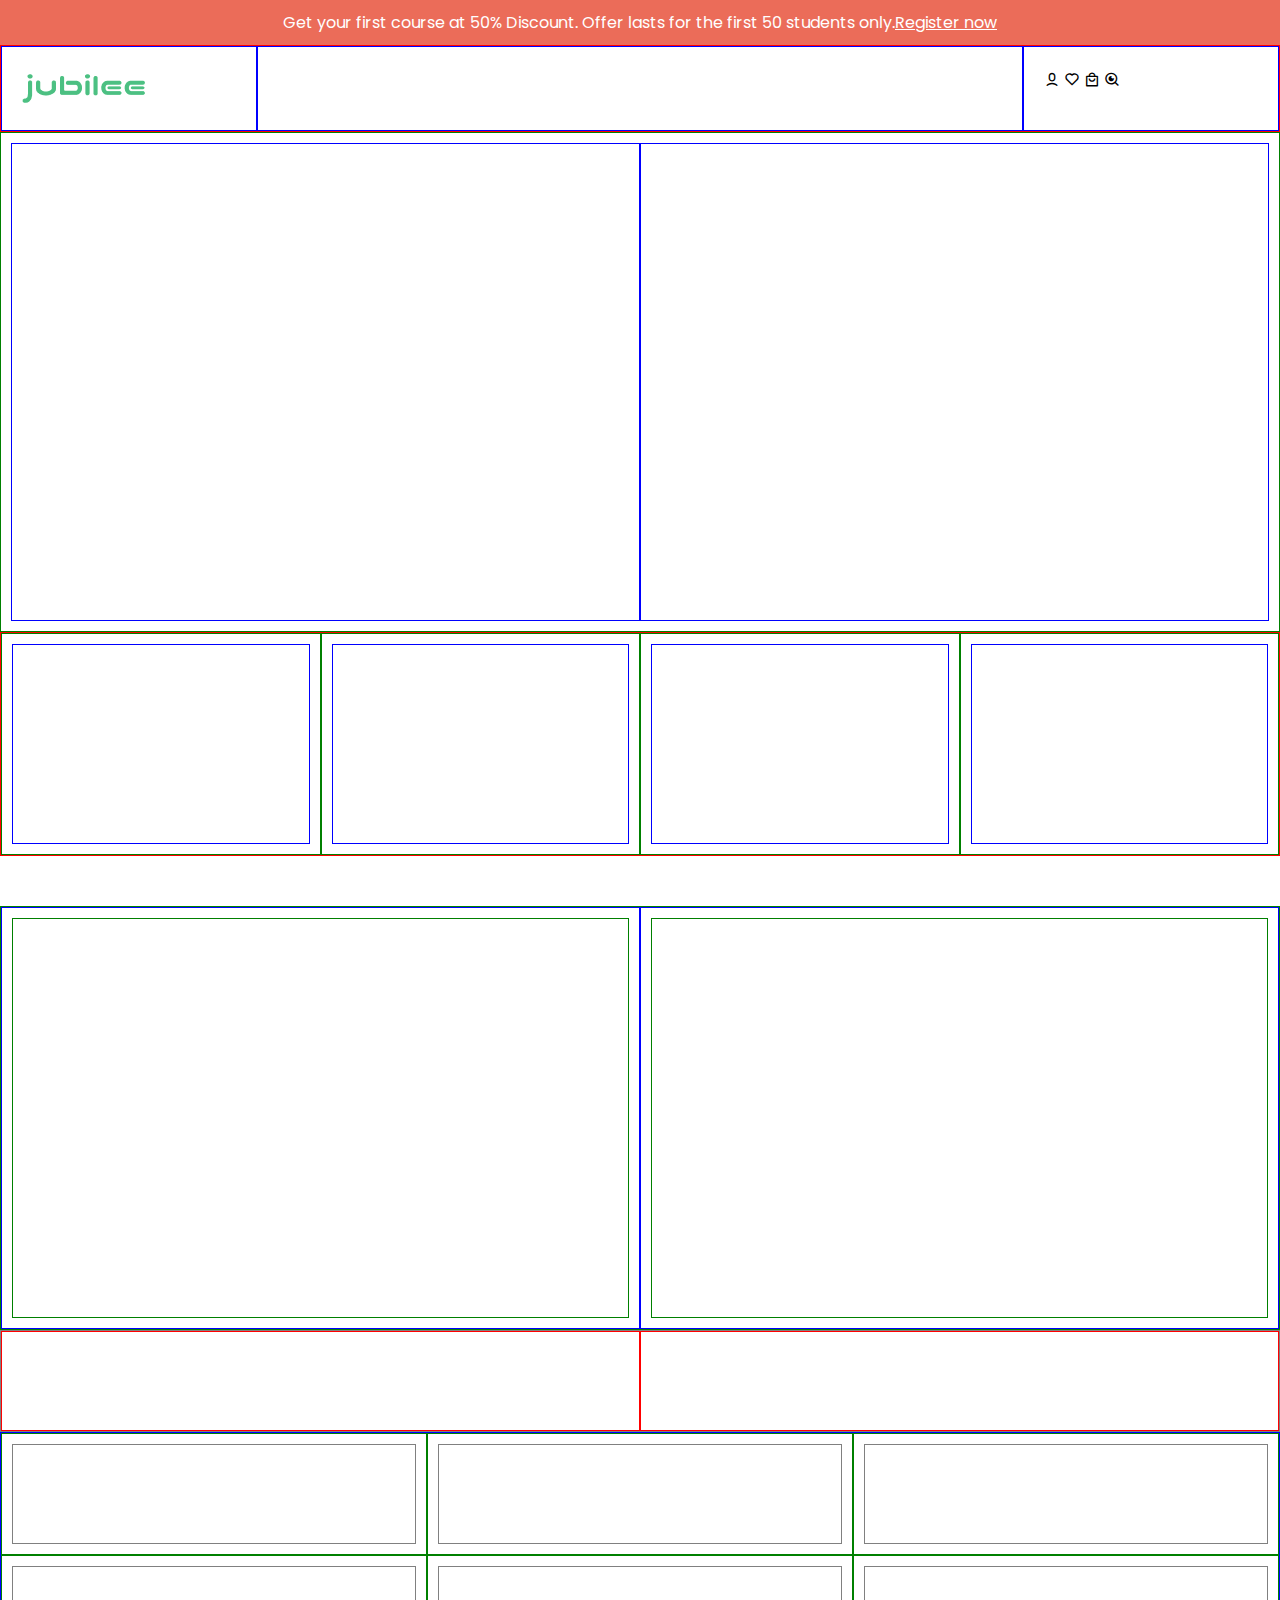
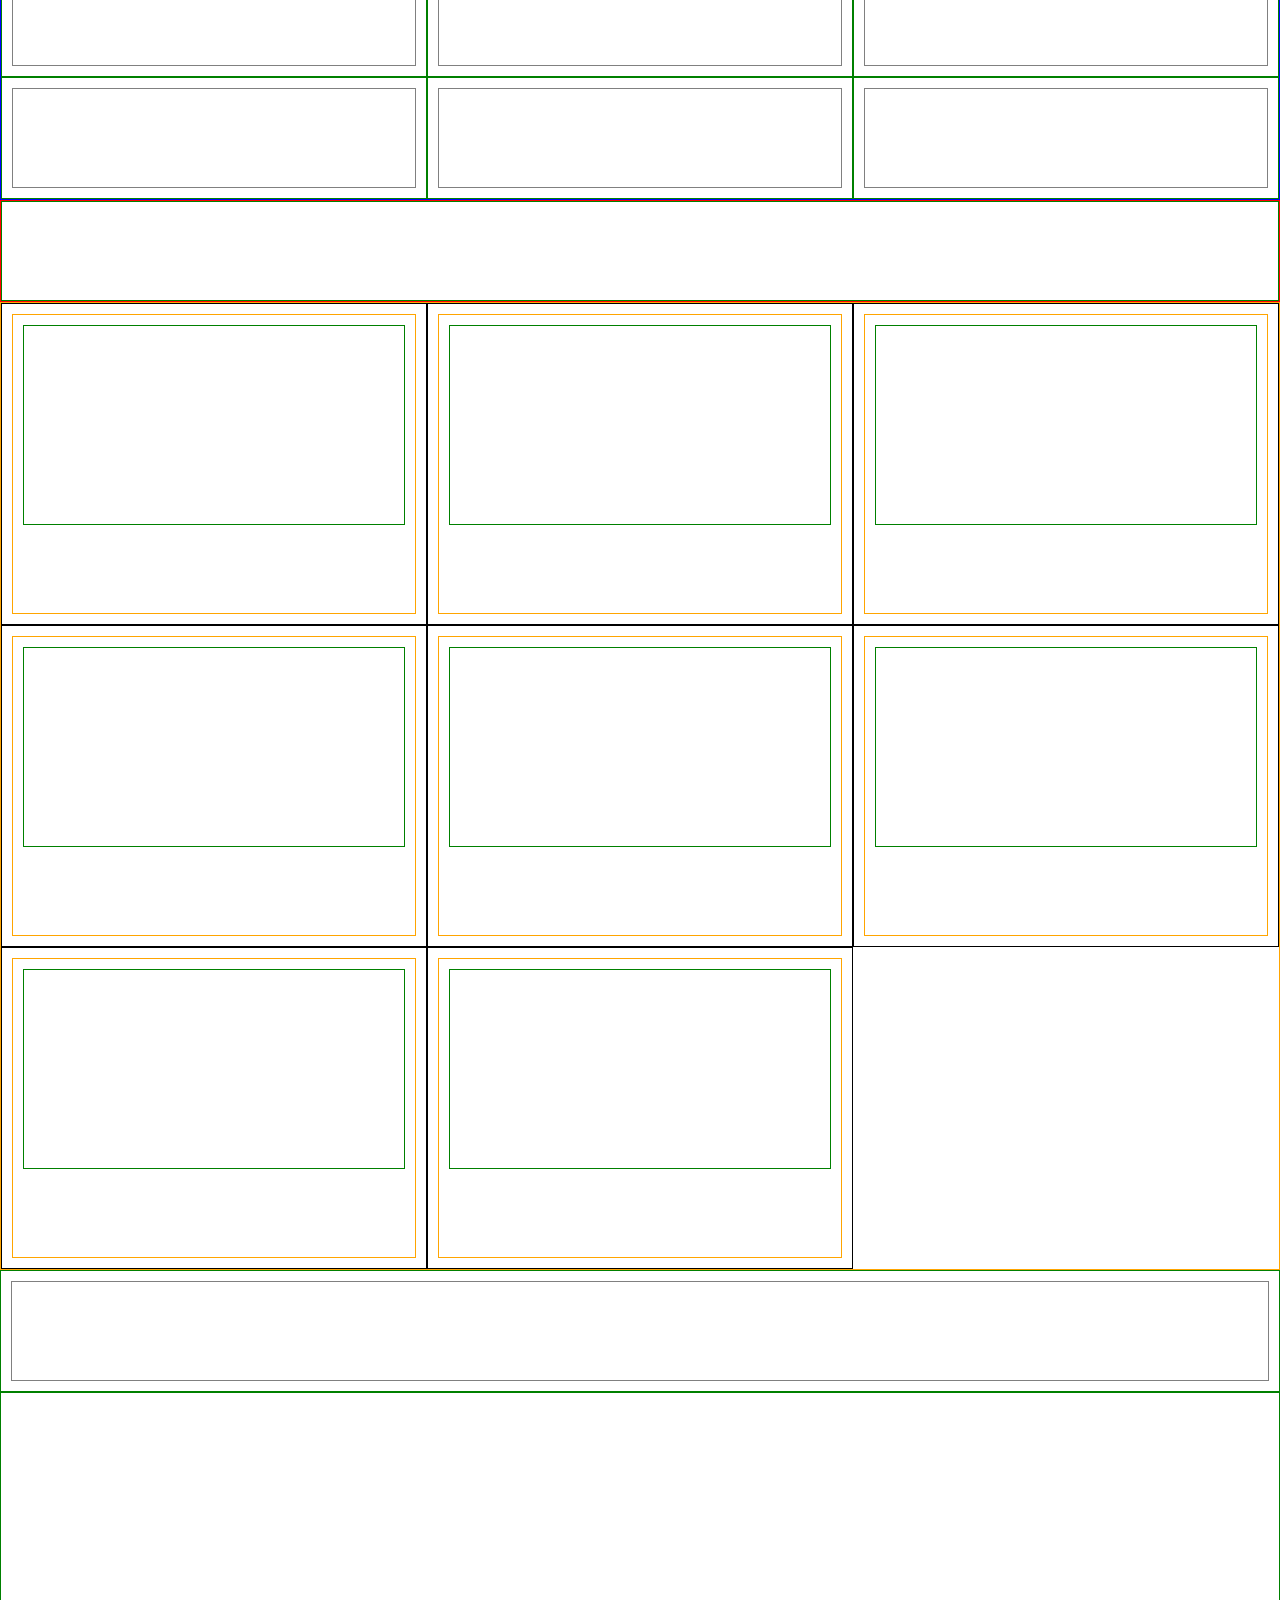
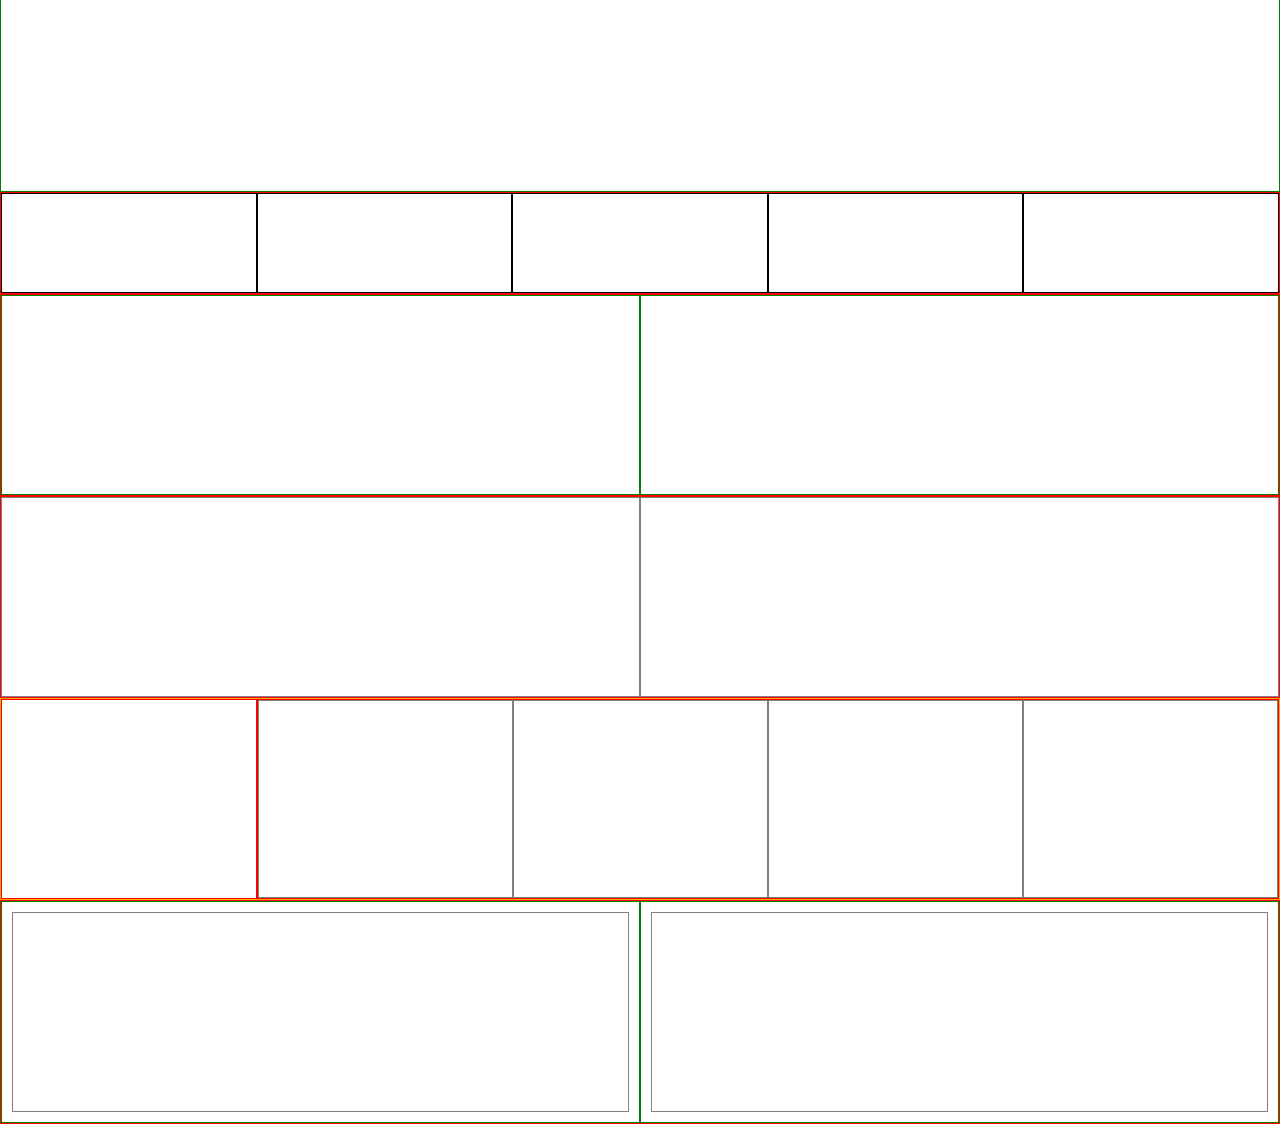
==== index.html @ 492e9316 "first commit" ====
<!DOCTYPE html>
<html lang="en">
<head>
    <meta charset="UTF-8">
    <meta name="viewport" content="width=device-width, initial-scale=1.0">
    <title>minimum-screen</title>
    <link rel="stylesheet" href="style/style.css">
    <link rel="stylesheet" href="style/media.css">
     <link rel="stylesheet" href="style/slick-theme.css">
    <link rel="stylesheet" href="style/slick.css">
    <link rel="stylesheet" href="webfonts/stylesheet.css">
    <link rel="stylesheet" href="fonts/remixicon.css">
</head>
<body>

    <!-- -----------------header----------------------- -->
    <header class="back-color3">
         <div class="container  d-flex p10">
            <div class="w-1  t-c color-white">
                <p>Get your first course at 50% Discount. Offer lasts for the first 50 students only.<u>Register now</u> </p>
            </div>
        </div>
    </header>
       
    <!-- -----------------navbar----------------------- -->

        <div class="container-fluid b-red d-flex">
            <div class="w-5  b-blue p20">
                <img src="img/logo.png" alt="">
            </div>
            <div class="w-6 b-blue"></div>
            <div class="w-5 b-blue p20 ">
                <i class="ri-user-6-line"></i>
                <i class="ri-heart-line"></i>
                <i class="ri-shopping-bag-4-line"></i>
                <i class="ri-search-eye-line"></i>
            </div>
        </div>

        <!-- -----------------section----------------------- -->

        <section>
            <div class="container b-green h-500 d-flex p10">
                <div class="w-1 b-blue w-md-2 "></div>
                <div class="w-1 b-blue w-md-2 "></div>
            </div>
        </section>

        <!-- -----------------section----------------------- -->
    
        <section>
            <div class="container b-red d-flex">
                <div class="w-1 b-green  w-sm-2 w-md-4 p10 ">
                    <div class="w-1 b-blue h-200"></div>
                </div>
                <div class="w-1 b-green  w-sm-2 w-md-4 p10 ">
                    <div class="w-1 b-blue h-200"></div>
                </div>
                <div class="w-1 b-green  w-sm-2 w-md-4 p10 ">
                    <div class="w-1 b-blue h-200"></div>
                </div>
                <div class="w-1 b-green  w-sm-2 w-md-4 p10 ">
                    <div class="w-1 b-blue h-200"></div>
                </div>
            </div>
        </section>

        <!-- -----------------section----------------------- -->
         <section>
            <div class="container b-green mt-50 d-flex">
                <div class="w-1 b-blue p10 w-md-2">
                    <div class="w-1 b-green h-400"></div>
                </div>
                <div class="w-1 b-blue p10 w-md-2">
                    <div class="w-1 b-green h-400"></div>
                </div>
            </div>
         </section>

         <!-- -----------------section----------------------- -->
          <section>
            <div class="container b-gray d-flex">
                <div class="w-1 b-red h-100 w-md-2"></div>
                <div class="w-1 b-red h-100 w-md-2"></div>
            </div>
          </section>

          <!-- -----------------section----------------------- -->
           <section>
            <div class="container b-blue d-flex">
                <div class="w-1 b-green p10 w-md-3">
                    <div class="w-1 b-gray h-100"></div>
                </div>
                <div class="w-1 b-green p10 w-md-3">
                    <div class="w-1 b-gray h-100"></div>
                </div>
                <div class="w-1 b-green p10 w-md-3">
                    <div class="w-1 b-gray h-100"></div>
                </div>
                <div class="w-1 b-green p10 w-md-3">
                    <div class="w-1 b-gray h-100"></div>
                </div>
                <div class="w-1 b-green p10 w-md-3">
                    <div class="w-1 b-gray h-100"></div>
                </div>
                <div class="w-1 b-green p10 w-md-3">
                    <div class="w-1 b-gray h-100"></div>
                </div>
                <div class="w-1 b-green p10 w-md-3">
                    <div class="w-1 b-gray h-100"></div>
                </div>
                <div class="w-1 b-green p10 w-md-3">
                    <div class="w-1 b-gray h-100"></div>
                </div>
                <div class="w-1 b-green p10 w-md-3">
                    <div class="w-1 b-gray h-100"></div>
                </div>
            </div>
           </section>

           <!-- -----------------section----------------------- -->

        <section>
            <div class="container b-red d-flex">
                <div class="w-1 b-green h-100"></div>
            </div>
        </section>


        <!-- -----------------section----------------------- -->
         <section>
            <div class="container b-orange d-flex">
                <div class="w-1 b-black  w-sm-2 w-lg-3 w-xxl-4 p10">
                    <div class="w-1 b-orange h-300 p10">
                        <div class="w-1 b-green h-200"></div>
                    </div>
                </div>
                <div class="w-1 b-black  w-sm-2 w-lg-3 w-xxl-4 p10">
                    <div class="w-1 b-orange h-300 p10">
                        <div class="w-1 b-green h-200"></div>
                    </div>
                </div>
                <div class="w-1 b-black  w-sm-2 w-lg-3 w-xxl-4 p10">
                    <div class="w-1 b-orange h-300 p10">
                        <div class="w-1 b-green h-200"></div>
                    </div>
                </div>
                <div class="w-1 b-black  w-sm-2 w-lg-3 w-xxl-4 p10">
                    <div class="w-1 b-orange h-300 p10">
                        <div class="w-1 b-green h-200"></div>
                    </div>
                </div>
                <div class="w-1 b-black  w-sm-2 w-lg-3 w-xxl-4 p10">
                    <div class="w-1 b-orange h-300 p10">
                        <div class="w-1 b-green h-200"></div>
                    </div>
                </div>
                <div class="w-1 b-black  w-sm-2 w-lg-3 w-xxl-4 p10">
                    <div class="w-1 b-orange h-300 p10">
                        <div class="w-1 b-green h-200"></div>
                    </div>
                </div>
                <div class="w-1 b-black  w-sm-2 w-lg-3 w-xxl-4 p10">
                    <div class="w-1 b-orange h-300 p10">
                        <div class="w-1 b-green h-200"></div>
                    </div>
                </div>
                <div class="w-1 b-black  w-sm-2 w-lg-3 w-xxl-4 p10">
                    <div class="w-1 b-orange h-300 p10">
                        <div class="w-1 b-green h-200"></div>
                    </div>
                </div>
            </div>
         </section>

         <!-- -----------------section----------------------- -->
          <section>
                <div class="container b-green p10 d-flex">
                    <div class="w-1 b-gray h-100"></div>
                </div>
          </section>

          <!-- -----------------section-slider----------------------- -->

            <section>
                <div class="container b-green h-400"></div>
            </section>

             <!-- -----------------section----------------------- -->
              <section>
                <div class="container b-red d-flex">
                    <div class="w-1 b-black h-100 w-sm-2 w-md-3 w-lg-4 w-xl-5"></div>
                    <div class="w-1 b-black h-100 w-sm-2 w-md-3 w-lg-4 w-xl-5"></div>
                    <div class="w-1 b-black h-100 w-sm-2 w-md-3 w-lg-4 w-xl-5"></div>
                    <div class="w-1 b-black h-100 w-sm-2 w-md-3 w-lg-4 w-xl-5"></div>
                    <div class="w-1 b-black h-100 w-sm-2 w-md-3 w-lg-4 w-xl-5"></div>

                </div>
              </section>

              <!-- -----------------section----------------------- -->
               <section>
                <div class="container b-red d-flex">
                    <div class="w-1 b-green h-200 w-md-2"></div>
                    <div class="w-1 b-green h-200 w-md-2"></div>
                </div>
               </section>

               <!-- -----------------section----------------------- -->
                <section>
                    <div class="container b-red d-flex">
                        <div class="w-1 b-gray h-200 w-md-2"></div>
                        <div class="w-1 b-gray h-200 w-md-2"></div>
                    </div>
                </section>

                <!-- -----------------footer----------------------- -->
                 <footer>
                    <div class="container b-orange d-flex">
                      <div class="w-5 b-red h-200  ">
                            
                      </div>
                      <div class="w-8 b-red h-200 d-flex">
                        <div class="w-4 b-gray "></div>
                        <div class="w-4 b-gray "></div>
                        <div class="w-4 b-gray "></div>
                        <div class="w-4 b-gray "></div>
                      </div>
                    </div>
                 </footer>

                 <!-- -----------------footer----------------------- -->

                 <footer>
                        <div class="container b-red d-flex">
                            <div class="w-1 b-green p10 w-md-2">
                                <div class="w-1 b-gray h-200"></div>
                            </div>
                            <div class="w-1 b-green p10 w-md-2">
                                <div class="w-1 b-gray h-200"></div>
                            </div>
                        </div>
                 </footer>


    <script src="js/jquery-3.7.1.min.js"></script>
    <script src="js/slick.min.js"></script>
    <script src="js/script.js"></script>
</body>
</html>
---- style/style.css ----
*{
    box-sizing: border-box;
    margin: 0;
    padding: 0;
    font-family: "Poppins", system-ui;
}

.container{
    max-width: 1320px;
    margin: auto;
}

.container-fluid{
    width: 100%;
}

/* -------------------flex-property----------------- */

.d-flex{
    display: flex;
    flex-wrap: wrap;
}



/* ----------------------------padding------------------ */
.p10{
    padding: 10px 10px;
}

.p20{
    padding: 20px 20px;
}

/* ----------------margin-------------------- */

.mt-50{
    margin-top: 50px;
}
/* ---------------height------------------ */

.h-100{
    height: 100px;
}
.h-200{
    height: 200px;
}

.h-300{
    height: 300px;
}

.h-400{
    height: 400px;
}

.h-500{
    height: 500px;
}

/* -----------------texts--------------------- */

.t-c{
    text-align: center;
}

.t-e{
    text-align: end;
}

/* ----------------border--------------------------- */

.b-red{
    border: 1px solid red;
}
.b-green{
    border: 1px solid green;
}
.b-blue{
    border: 1px solid blue;
}
.b-gray{
    border: 1px solid gray;
}
.b-black{
    border: 1px solid black;
}
.b-orange{
    border: 1px solid orange;
}
.b-gray{
    border: 1px solid gray;
}

/* -----------------------background-color--------------------------- */

.back-color{
    background-color: #e3f3f0;
}

.back-color2{
    background-color: #ffeed4;
}

.back-color3{
    background-color: #eb6c59;
}

/* -------------font-color-------------------- */
.color-white{
    color: white;
}
---- style/media.css ----
.w-1{
    width: 100%;
}
 .w-2{
    width: 50%;
}
.w-3{
    width: 33.33%;
}
 .w-4{
    width: 25%;
}
.w-5{
    width: 20%;
}
.w-6{
    width: 60%;
}

.w-8{
    width: 80%;
}



@media(min-width:576px){
    .w-sm-1{
        width: 100%;
    }
    .w-sm-2{
        width: 50%;
    }
    .w-sm-3{
        width: 33.33%;
    }
    .w-sm-4{
        width: 25%;
    }
}
@media(min-width:768px){
    .w-md-1{
        width: 100%;
    }
    .w-md-2{
        width: 50%;
    }
    .w-md-3{
        width: 33.33%;
    }
    .w-md-4{
        width: 25%;
    }
}
@media(min-width:992px){
    .w-lg-1{
        width: 100%;
    }
    .w-lg-2{
        width: 50%;
    }
    .w-lg-3{
        width: 33.33%;
    }
    .w-lg-4{
        width: 25%;
    }
}
@media(min-width:1200px){
    .w-xl-1{
        width: 100%;
    }
    .w-xl-2{
        width: 50%;
    }
    .w-xl-3{
        width: 33.33%;
    }
    .w-xl-4{
        width: 25%;
    }
    .w-xl-5{
        width: 20%;
    }
}

@media(min-width:1400px){
    .w-xxl-1{
        width: 100%;
    }
    .w-xxl-2{
        width: 50%;
    }
    .w-xxl-3{
        width: 33.33%;
    }
    .w-xxl-4{
        width: 25%;
    }


}
---- webfonts/stylesheet.css ----
@font-face {
    font-family: 'Poppins';
    src: url('Poppins-MediumItalic.woff2') format('woff2'),
        url('Poppins-MediumItalic.woff') format('woff');
    font-weight: 500;
    font-style: italic;
    font-display: swap;
}

@font-face {
    font-family: 'Poppins';
    src: url('Poppins-Medium.woff2') format('woff2'),
        url('Poppins-Medium.woff') format('woff');
    font-weight: 500;
    font-style: normal;
    font-display: swap;
}

@font-face {
    font-family: 'Poppins';
    src: url('Poppins-LightItalic.woff2') format('woff2'),
        url('Poppins-LightItalic.woff') format('woff');
    font-weight: 300;
    font-style: italic;
    font-display: swap;
}

@font-face {
    font-family: 'Poppins';
    src: url('Poppins-SemiBoldItalic.woff2') format('woff2'),
        url('Poppins-SemiBoldItalic.woff') format('woff');
    font-weight: 600;
    font-style: italic;
    font-display: swap;
}

@font-face {
    font-family: 'Poppins';
    src: url('Poppins-Black.woff2') format('woff2'),
        url('Poppins-Black.woff') format('woff');
    font-weight: 900;
    font-style: normal;
    font-display: swap;
}

@font-face {
    font-family: 'Poppins';
    src: url('Poppins-Bold.woff2') format('woff2'),
        url('Poppins-Bold.woff') format('woff');
    font-weight: bold;
    font-style: normal;
    font-display: swap;
}

@font-face {
    font-family: 'Poppins';
    src: url('Poppins-Thin.woff2') format('woff2'),
        url('Poppins-Thin.woff') format('woff');
    font-weight: 100;
    font-style: normal;
    font-display: swap;
}

@font-face {
    font-family: 'Poppins';
    src: url('Poppins-BlackItalic.woff2') format('woff2'),
        url('Poppins-BlackItalic.woff') format('woff');
    font-weight: 900;
    font-style: italic;
    font-display: swap;
}

@font-face {
    font-family: 'Poppins';
    src: url('Poppins-Regular.woff2') format('woff2'),
        url('Poppins-Regular.woff') format('woff');
    font-weight: normal;
    font-style: normal;
    font-display: swap;
}

@font-face {
    font-family: 'Poppins';
    src: url('Poppins-SemiBold.woff2') format('woff2'),
        url('Poppins-SemiBold.woff') format('woff');
    font-weight: 600;
    font-style: normal;
    font-display: swap;
}

@font-face {
    font-family: 'Poppins';
    src: url('Poppins-ThinItalic.woff2') format('woff2'),
        url('Poppins-ThinItalic.woff') format('woff');
    font-weight: 100;
    font-style: italic;
    font-display: swap;
}

@font-face {
    font-family: 'Poppins';
    src: url('Poppins-ExtraBold.woff2') format('woff2'),
        url('Poppins-ExtraBold.woff') format('woff');
    font-weight: bold;
    font-style: normal;
    font-display: swap;
}

@font-face {
    font-family: 'Poppins';
    src: url('Poppins-BoldItalic.woff2') format('woff2'),
        url('Poppins-BoldItalic.woff') format('woff');
    font-weight: bold;
    font-style: italic;
    font-display: swap;
}

@font-face {
    font-family: 'Poppins';
    src: url('Poppins-ExtraLight.woff2') format('woff2'),
        url('Poppins-ExtraLight.woff') format('woff');
    font-weight: 200;
    font-style: normal;
    font-display: swap;
}

@font-face {
    font-family: 'Poppins';
    src: url('Poppins-Light.woff2') format('woff2'),
        url('Poppins-Light.woff') format('woff');
    font-weight: 300;
    font-style: normal;
    font-display: swap;
}

@font-face {
    font-family: 'Poppins';
    src: url('Poppins-ExtraBoldItalic.woff2') format('woff2'),
        url('Poppins-ExtraBoldItalic.woff') format('woff');
    font-weight: bold;
    font-style: italic;
    font-display: swap;
}

@font-face {
    font-family: 'Poppins';
    src: url('Poppins-ExtraLightItalic.woff2') format('woff2'),
        url('Poppins-ExtraLightItalic.woff') format('woff');
    font-weight: 200;
    font-style: italic;
    font-display: swap;
}

@font-face {
    font-family: 'Poppins';
    src: url('Poppins-Italic.woff2') format('woff2'),
        url('Poppins-Italic.woff') format('woff');
    font-weight: normal;
    font-style: italic;
    font-display: swap;
}
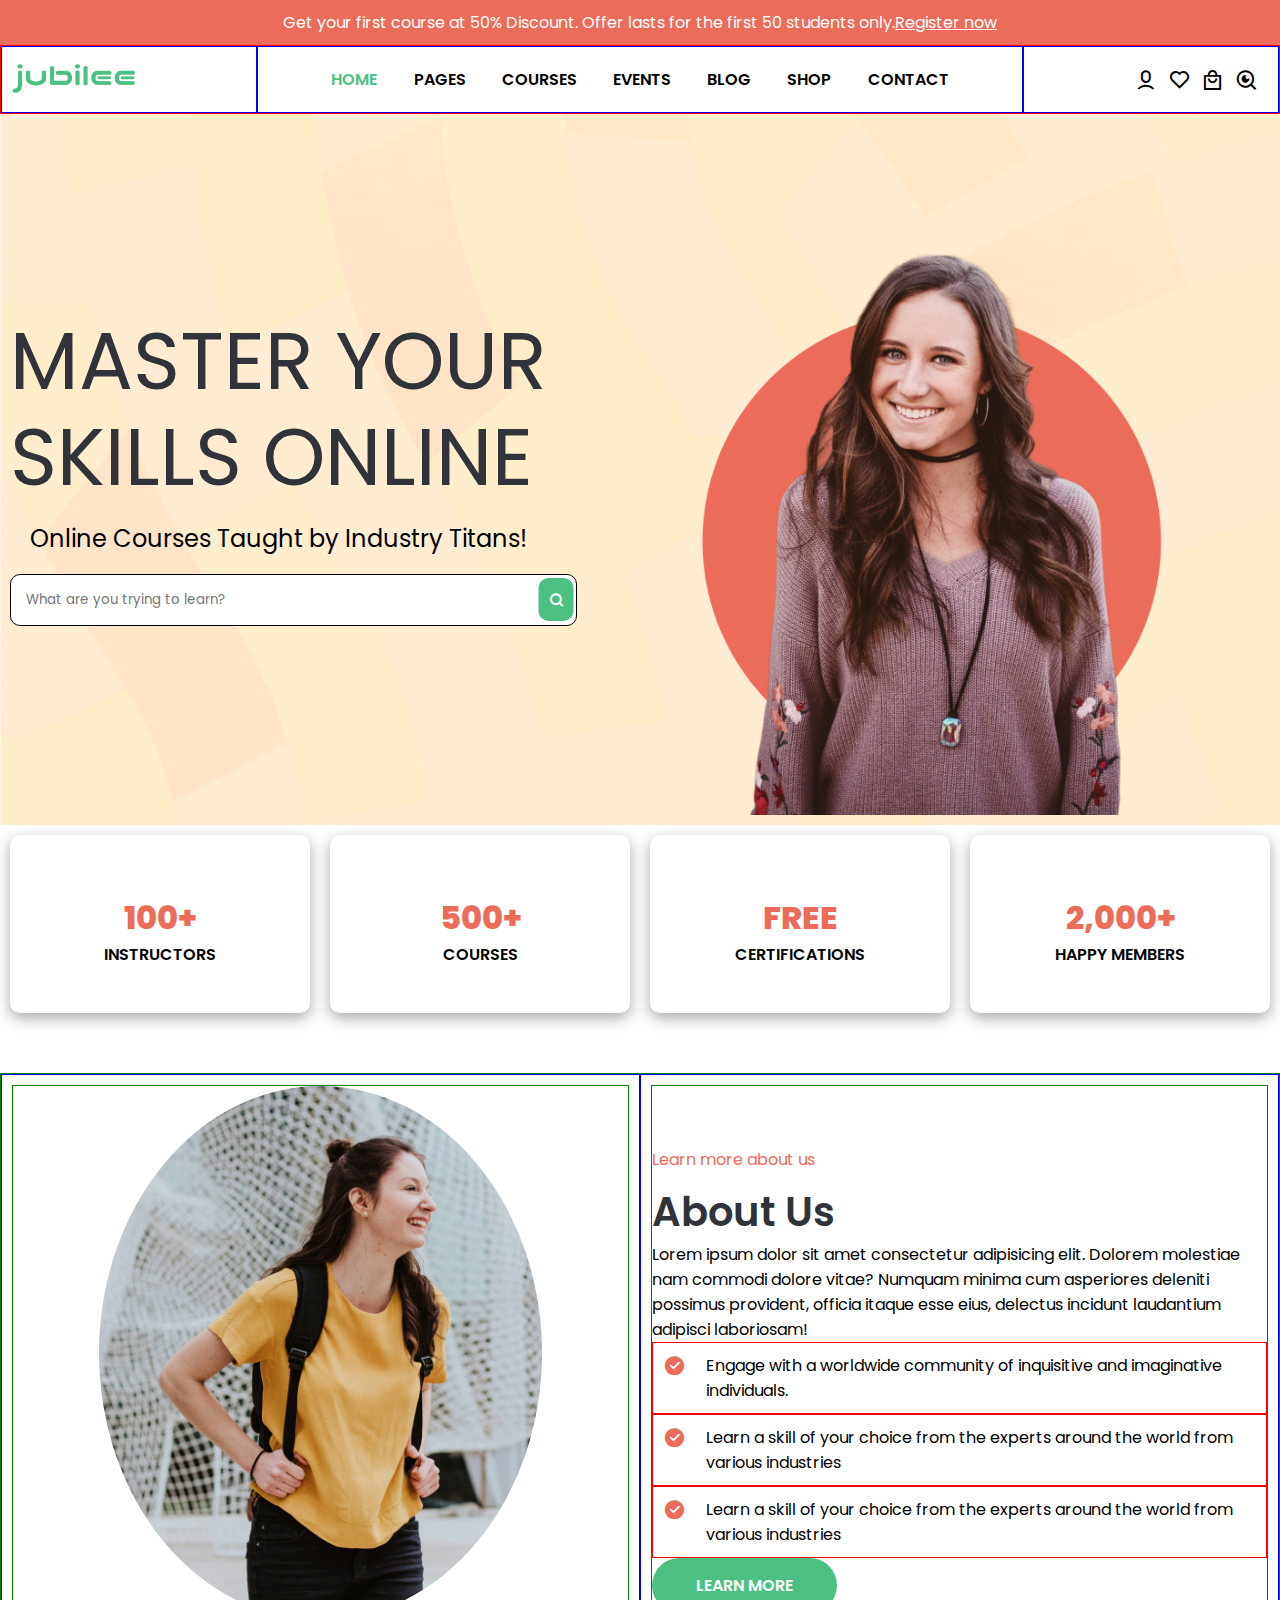
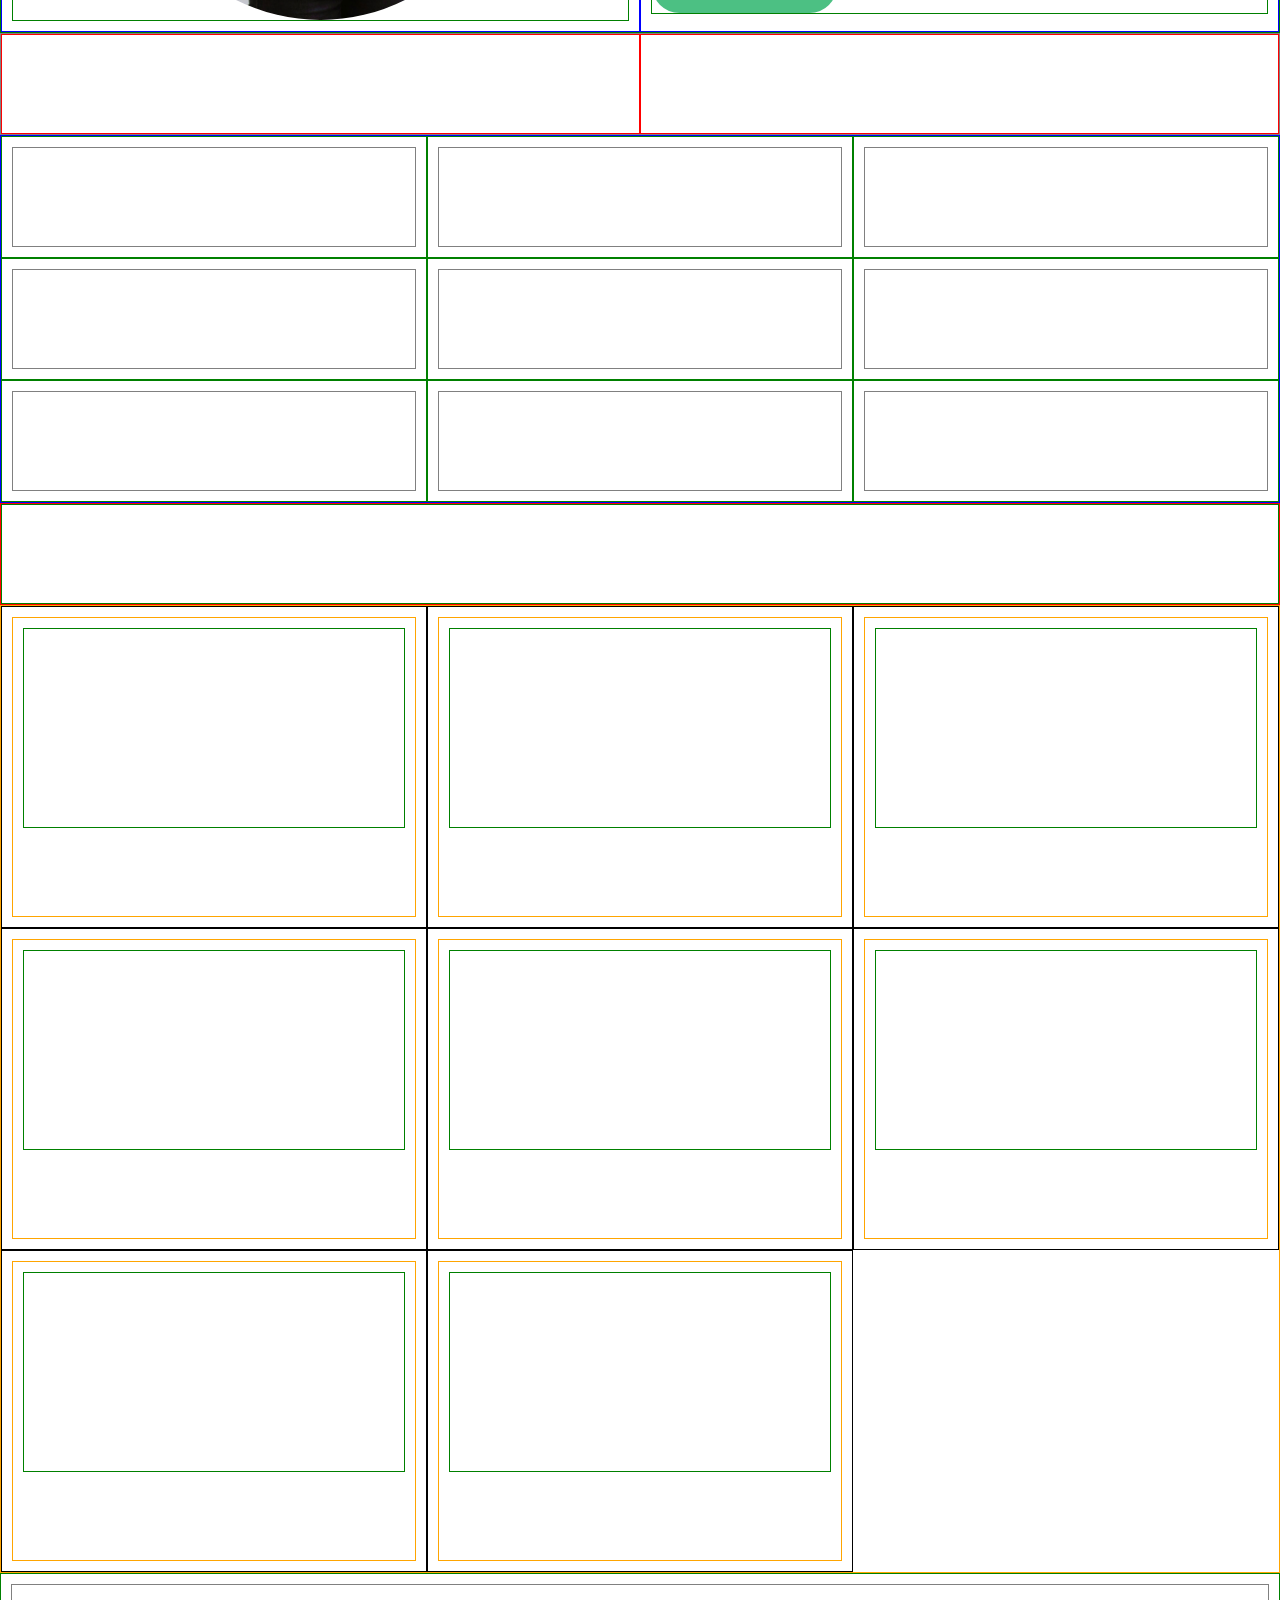
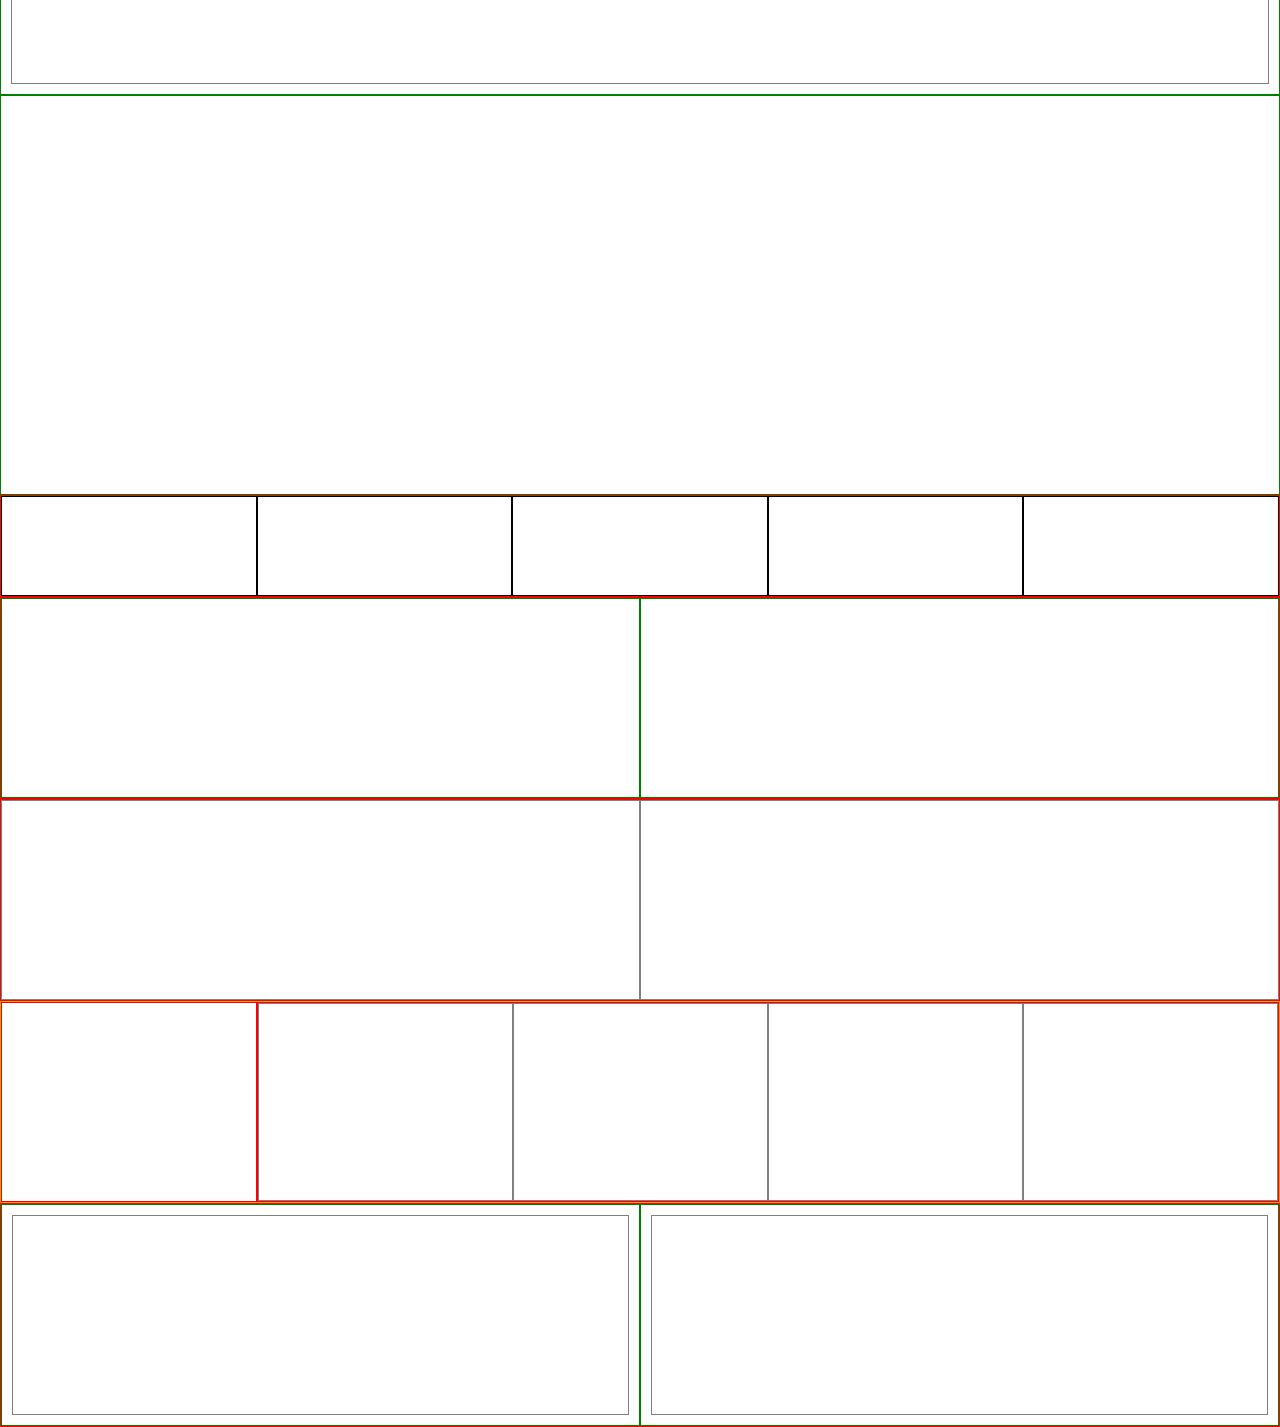
==== commit 072a8dce: "some code added" ====
--- a/index.html
+++ b/index.html
@@ -25,11 +25,24 @@
     <!-- -----------------navbar----------------------- -->
 
         <div class="container-fluid b-red d-flex">
-            <div class="w-5  b-blue p20">
+            <div class="w-5  b-blue p10">
                 <img src="img/logo.png" alt="">
             </div>
-            <div class="w-6 b-blue"></div>
-            <div class="w-5 b-blue p20 ">
+            <div class="w-6 b-blue ">
+                    <div class="items ">
+                        <ul class="d-flex justify-center gap p20 ">
+                            <li class="color-green">HOME</li>
+                            <li>PAGES</li>
+                            <li>COURSES</li>
+                            <li>EVENTS</li>
+                            <li>BLOG</li>
+                            <li>SHOP</li>
+                            <li>CONTACT</li>
+                        </ul>
+                    </div>
+            </div>
+
+            <div class="w-5 b-blue p20 icons  gap d-flex justify-content">
                 <i class="ri-user-6-line"></i>
                 <i class="ri-heart-line"></i>
                 <i class="ri-shopping-bag-4-line"></i>
@@ -39,40 +52,93 @@
 
         <!-- -----------------section----------------------- -->
 
-        <section>
-            <div class="container b-green h-500 d-flex p10">
-                <div class="w-1 b-blue w-md-2 "></div>
-                <div class="w-1 b-blue w-md-2 "></div>
+        <section class="back-img">
+            <div class="container  d-flex p10">
+                <div class="w-1  w-md-2 p-t p-bottom ">
+                    <h class="font80 p-b color-brown line-height">MASTER YOUR SKILLS ONLINE</h>
+                    <p class="font24 line-height p20">Online Courses Taught by Industry Titans!</p>
+                        <form action="" class="d-flex">
+                            <input class="inputemail p15 radius b-black" type="text" placeholder="What are you trying to learn?">
+                            <button class=" back-color3 box p10 radius">
+                                <i class="ri-search-line"></i>
+                            </button>
+                        </form>
+                       
+                </div>
+                <div class="w-1 w-md-2 align-end d-flex p-l">
+                    <img src="img/1.jpg" alt="" width="90%" >
+                </div>
             </div>
         </section>
 
         <!-- -----------------section----------------------- -->
-    
-        <section>
-            <div class="container b-red d-flex">
-                <div class="w-1 b-green  w-sm-2 w-md-4 p10 ">
-                    <div class="w-1 b-blue h-200"></div>
-                </div>
-                <div class="w-1 b-green  w-sm-2 w-md-4 p10 ">
-                    <div class="w-1 b-blue h-200"></div>
-                </div>
-                <div class="w-1 b-green  w-sm-2 w-md-4 p10 ">
-                    <div class="w-1 b-blue h-200"></div>
-                </div>
-                <div class="w-1 b-green  w-sm-2 w-md-4 p10 ">
-                    <div class="w-1 b-blue h-200"></div>
-                </div>
-            </div>
-        </section>
+     
+        <section >
+            <div class="container  d-flex">
+                <div class="w-1   style  w-sm-2 w-md-4 p10 ">
+                    <div class="w-1 back-white shadow  d-flex b4e flex-column radius justify-center align-center p20 ">
+                        <h2 class="color-red font32 p-t">100+</h2>
+                        <p class="p-bottom2 font-weight">INSTRUCTORS</p>
+                    </div>
+                </div>
+                <div class="w-1   style  w-sm-2 w-md-4 p10 ">
+                    <div class="w-1 back-white shadow  d-flex  flex-column b4e radius justify-center align-center p20 ">
+                        <h2 class="color-red font32 p-t">500+</h2>
+                        <p class="p-bottom2 font-weight">COURSES</p>
+                    </div>
+                </div>
+                <div class="w-1   style  w-sm-2 w-md-4 p10 ">
+                    <div class="w-1 back-white shadow  d-flex  flex-column b4e radius justify-center align-center p20 ">
+                        <h2 class="color-red font32 p-t">FREE</h2>
+                        <p class="p-bottom2 font-weight">CERTIFICATIONS</p>
+                    </div>
+                </div>
+                <div class="w-1   style  w-sm-2 w-md-4 p10 ">
+                    <div class="w-1 back-white shadow  d-flex  flex-column radius b4e justify-center align-center p20 ">
+                        <h2 class="color-red font32 p-t">2,000+</h2>
+                        <p class="p-bottom2 font-weight">HAPPY MEMBERS</p>
+                    </div>
+                </div>
+            </div>
+        </section> 
 
         <!-- -----------------section----------------------- -->
          <section>
             <div class="container b-green mt-50 d-flex">
                 <div class="w-1 b-blue p10 w-md-2">
-                    <div class="w-1 b-green h-400"></div>
-                </div>
+                    <div class="w-1 b-green d-flex justify-center">
+                        <img src="img/2.jpg" alt="" class="radius50 " width="72%">
+                    </div>
+                </div>
+
                 <div class="w-1 b-blue p10 w-md-2">
-                    <div class="w-1 b-green h-400"></div>
+                    <div class="w-1 b-green  ">
+                        <p class="font16 color-red p-top p-b" >Learn more about us</p>
+                        <h class="font40 color-brown font-weight">About Us</h>
+                        <p>Lorem ipsum dolor sit amet consectetur adipisicing elit.
+                             Dolorem molestiae nam commodi dolore vitae? Numquam minima 
+                             cum asperiores deleniti possimus provident, officia itaque esse eius,
+                             delectus incidunt laudantium adipisci laboriosam!</p>
+
+                             <div class="w-1 b-red icons p10 display-flex">
+                                <i style="color: #eb6c59;" class="ri-checkbox-circle-fill  p-right"></i>
+                            <p>Engage with a worldwide community of inquisitive and imaginative individuals.</p>
+                             </div>
+
+                             
+                             <div class="w-1 b-red icons p10 display-flex">
+                                <i style="color: #eb6c59;" class="ri-checkbox-circle-fill  p-right"></i>
+                            <p>Learn a skill of your choice from the experts around the world from various industries</p>
+                             </div>
+
+                             
+                             <div class="w-1 b-red icons p10 display-flex">
+                                <i style="color: #eb6c59;" class="ri-checkbox-circle-fill  p-right p-b"></i>
+                            <p>Learn a skill of your choice from the experts around the world from various industries</p>
+                             </div>
+
+                             <button class=" radius30 lm p15 color-white back-green font-weight font16">LEARN MORE</button>
+                    </div>
                 </div>
             </div>
          </section>
--- a/style/style.css
+++ b/style/style.css
@@ -21,6 +21,41 @@
     flex-wrap: wrap;
 }
 
+.display-flex{
+    display: flex;
+}
+
+.flex-column{
+    flex-direction: column;
+}
+
+.justify-content{
+    justify-content: end;
+}
+
+.justify-space{
+    justify-content: space-between;
+}
+
+.justify-center{
+    justify-content: center;
+}
+
+.inline-block{
+    display: inline-block;
+}
+
+/* -------------------------align-items------------------------ */
+
+.align-center{
+    align-items: center;
+}
+
+.align-end{
+    align-items: end;
+}
+
+
 
 
 /* ----------------------------padding------------------ */
@@ -32,6 +67,41 @@
     padding: 20px 20px;
 }
 
+.p15{
+    padding: 15px 15px;
+}
+.p50{
+    padding: 50px 50px;
+}
+.p-t{
+    padding-top: 15%;
+}
+.p-top{
+    padding-top: 10%;
+}
+.p-b{
+    padding-bottom: 10px;
+}
+
+.p-bottom{
+    padding-bottom: 15%;
+}
+.p-bottom2{
+    padding-bottom: 10%;
+}
+.p-r{
+    padding-right: 10px;
+}
+.p-right{
+    padding-right: 20px;
+}
+.p-l{
+    padding-left: 10px;
+}
+.p-r{
+    padding-right: 10px;
+}
+
 /* ----------------margin-------------------- */
 
 .mt-50{
@@ -92,11 +162,16 @@
     border: 1px solid gray;
 }
 
+
 /* -----------------------background-color--------------------------- */
 
 .back-color{
     background-color: #e3f3f0;
 }
+.back-white{
+    background-color: white;
+}
+
 
 .back-color2{
     background-color: #ffeed4;
@@ -106,7 +181,148 @@
     background-color: #eb6c59;
 }
 
+.back-img{
+    background-image: url(../img/theme.png);
+}
+
+.back-green{
+    background-color: #4cc083;
+}
+
+/* -------------------------------------------------------css-design---------------------------------------- */
+
 /* -------------font-color-------------------- */
 .color-white{
     color: white;
+}
+
+.color-green{
+    color: #4cc083;
+}
+.color-red{
+    color: #eb6c59;
+}
+
+.color-brown{
+    color: #30333a;
+}
+
+/* ----------------icons------------------- */
+
+.icons>i{
+    font-size: 23px;
+    font-weight: 500; 
+}
+
+
+.gap{
+ gap: 5%;
+}
+
+
+
+/* -------------------li------------------- */
+
+li{
+    list-style: none;
+    font-weight: 600;
+}
+
+li:hover{
+    color: #4cc083;
+    transition: all 0.5s;
+}
+
+
+/* -----------------fonr-size------------------------- */
+
+.font80{
+    font-size: 80px;
+}
+.font24{
+    font-size: 24px;
+}
+
+.font16{
+    font-size: 16px;
+}
+
+.font32{
+    font-size: 32px;
+}
+.font40{
+    font-size: 40px;
+}
+.font-weight{
+    font-weight: 600;
+}
+
+/* ---------------line-height---------------------- */
+.line-height{
+    line-height: 120%;
+}
+
+
+
+/* -------------------input------------------ */
+
+.inputemail{
+    width: 90%;
+    position: relative;
+}
+
+.box{
+    background-color: #4cc083;
+    border: none;
+    color: white;
+    font-weight: 700;
+    font-size: 15px;
+    transform: translateX(-110%);
+    align-self: center;
+}
+
+
+/* -------------------radius------------------------ */
+.radius{
+    border-radius: 10px;
+}
+.radius30{
+    border-radius: 30px;
+}
+.radius50{
+    border-radius: 50%;
+}
+
+
+/* -------------------------------shadow------------------------- */
+
+.shadow{
+     box-shadow: rgba(0, 0, 0, 0.35) 0px 5px 15px;;
+}
+
+
+
+/* ------------------------hover-effects------------------------ */
+
+.b4e:hover{
+    background-color: #4cc083;
+    color: white;
+    transition: all 0.5s;
+}
+.b4e:hover h2{
+    color: white;
+    transition: all 0.5s;
+}
+
+/* --------------button---------------------- */
+
+.lm{
+    width: 30%;
+    border: none;
+}
+
+.lm:hover{
+    background-color: #46a874;
+    color: white;
+    transition: all 0.5s;
 }--- a/style/media.css
+++ b/style/media.css
@@ -20,6 +20,11 @@
 .w-8{
     width: 80%;
 }
+
+.w-9{
+    width: 3%;
+}
+
 
 
 
@@ -96,6 +101,10 @@
     .w-xxl-4{
         width: 25%;
     }
+    .style{
+        transform:translateY(-124px);
+    }
+    
 
 
 }
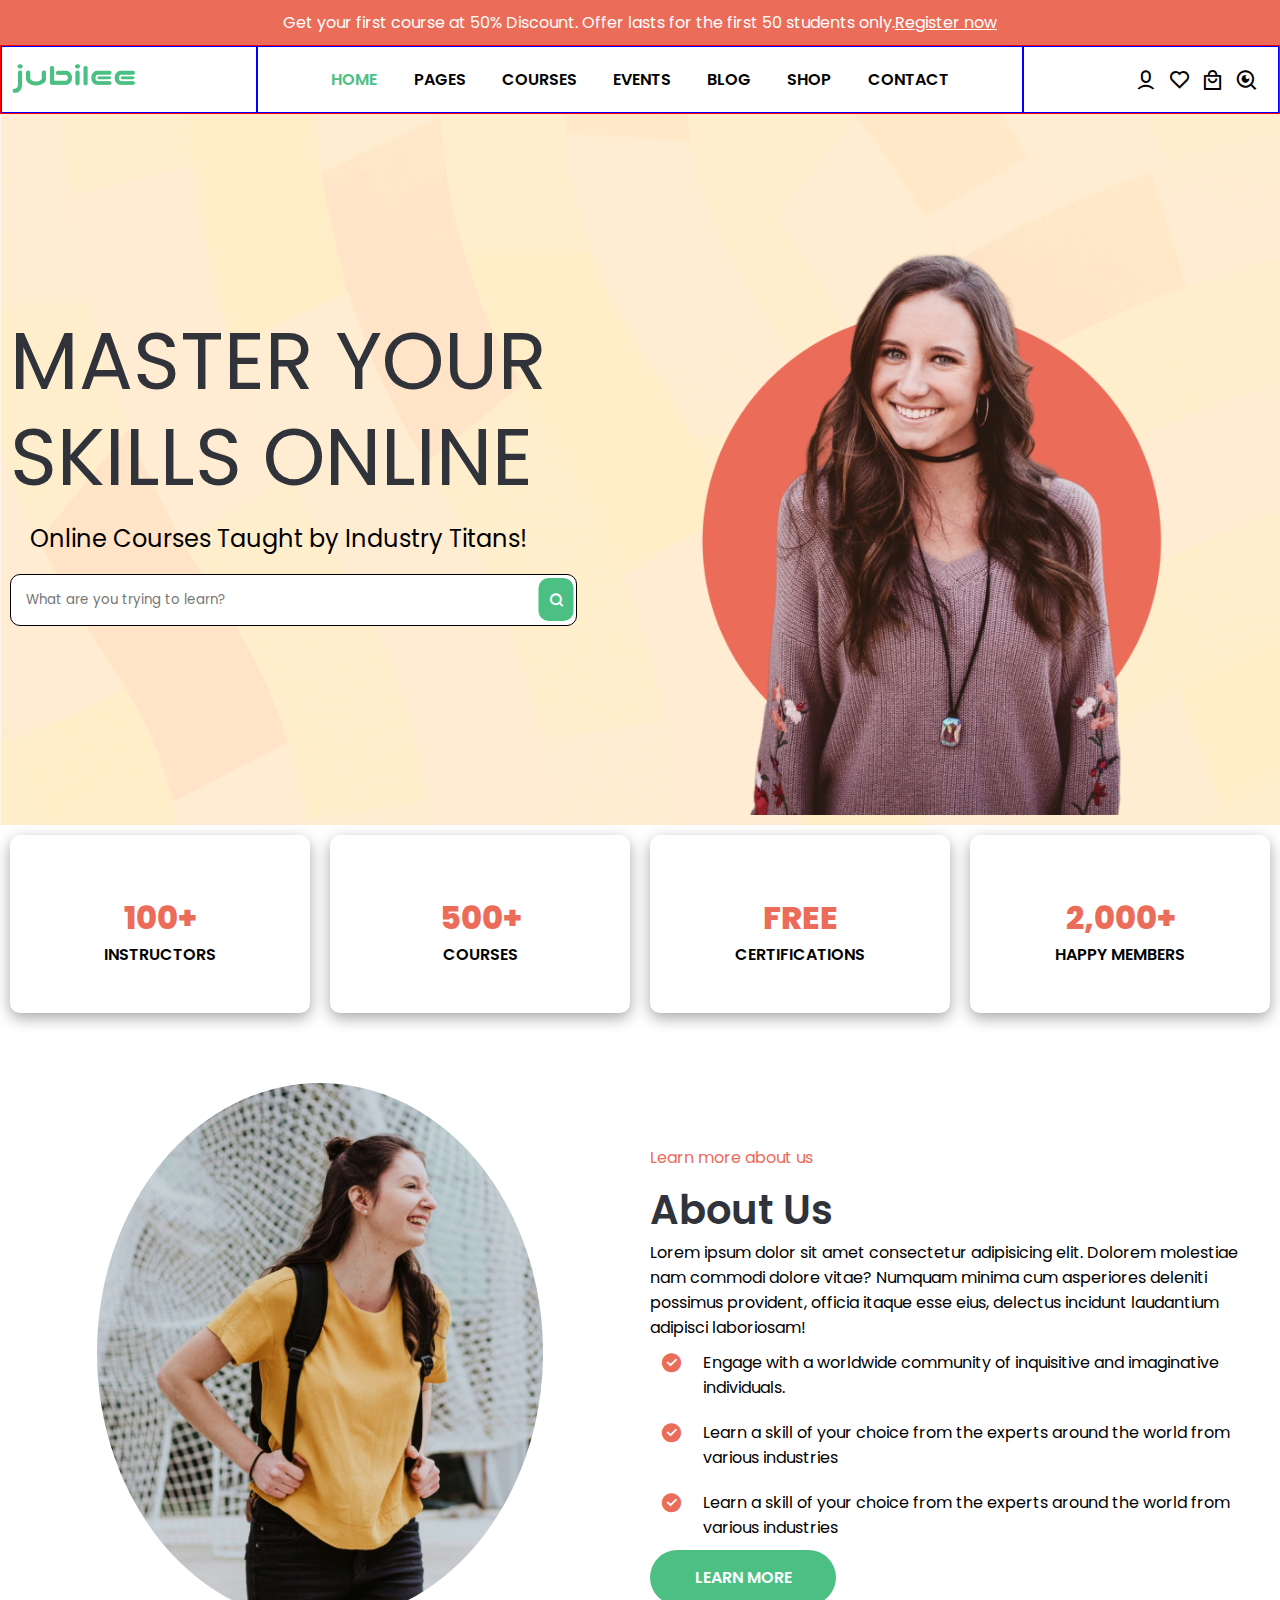
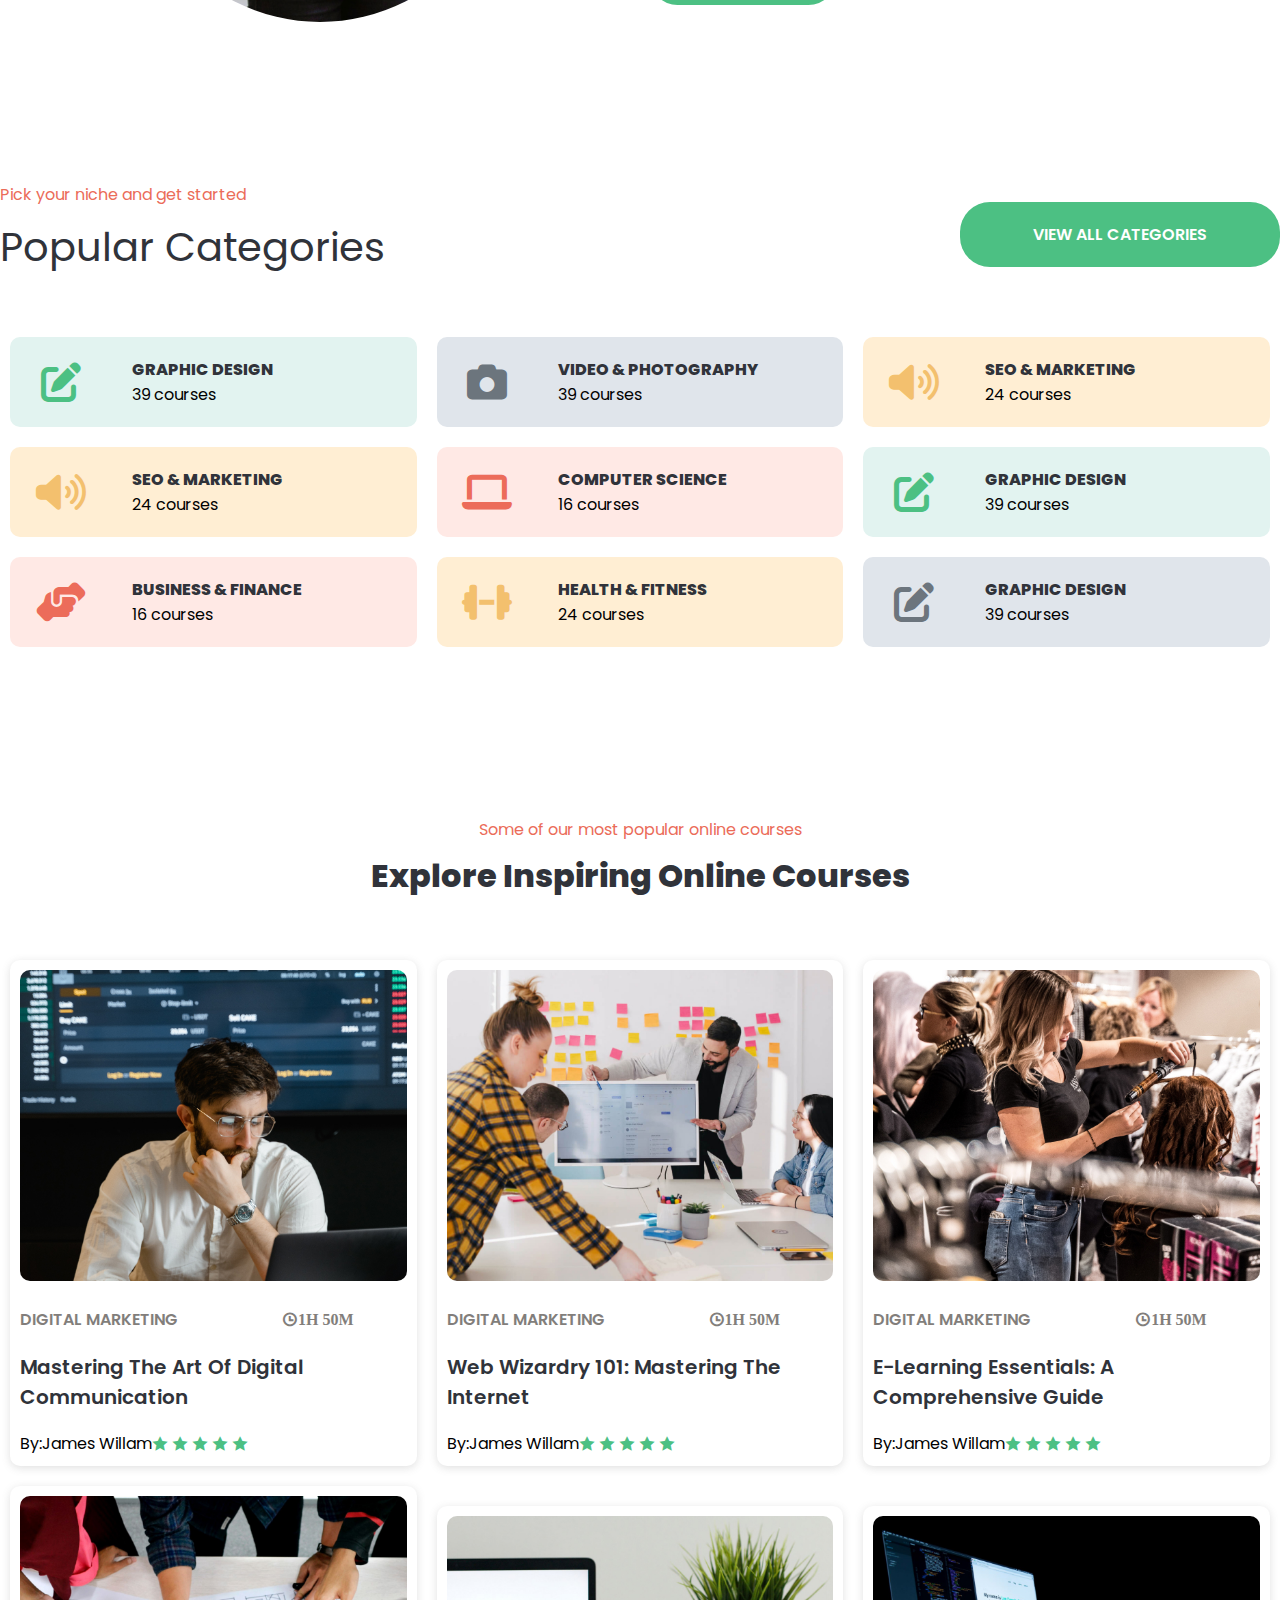
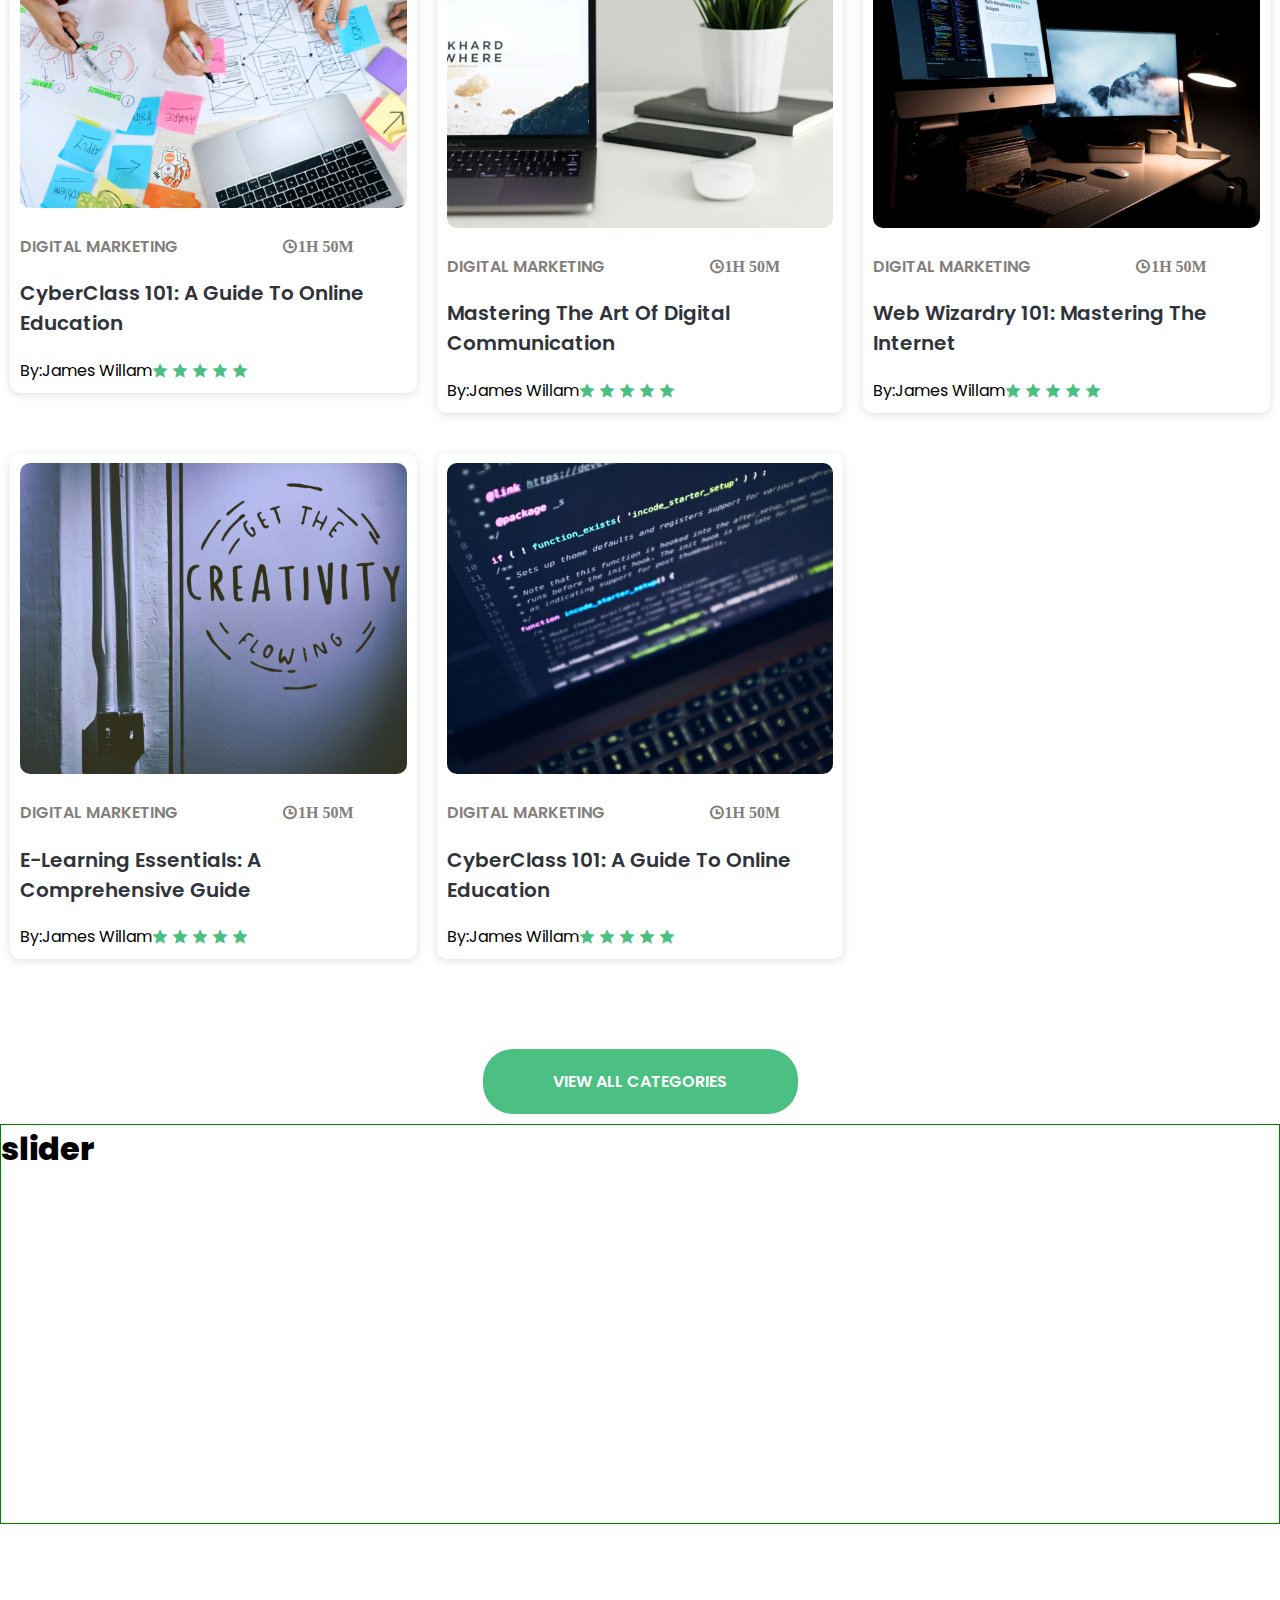
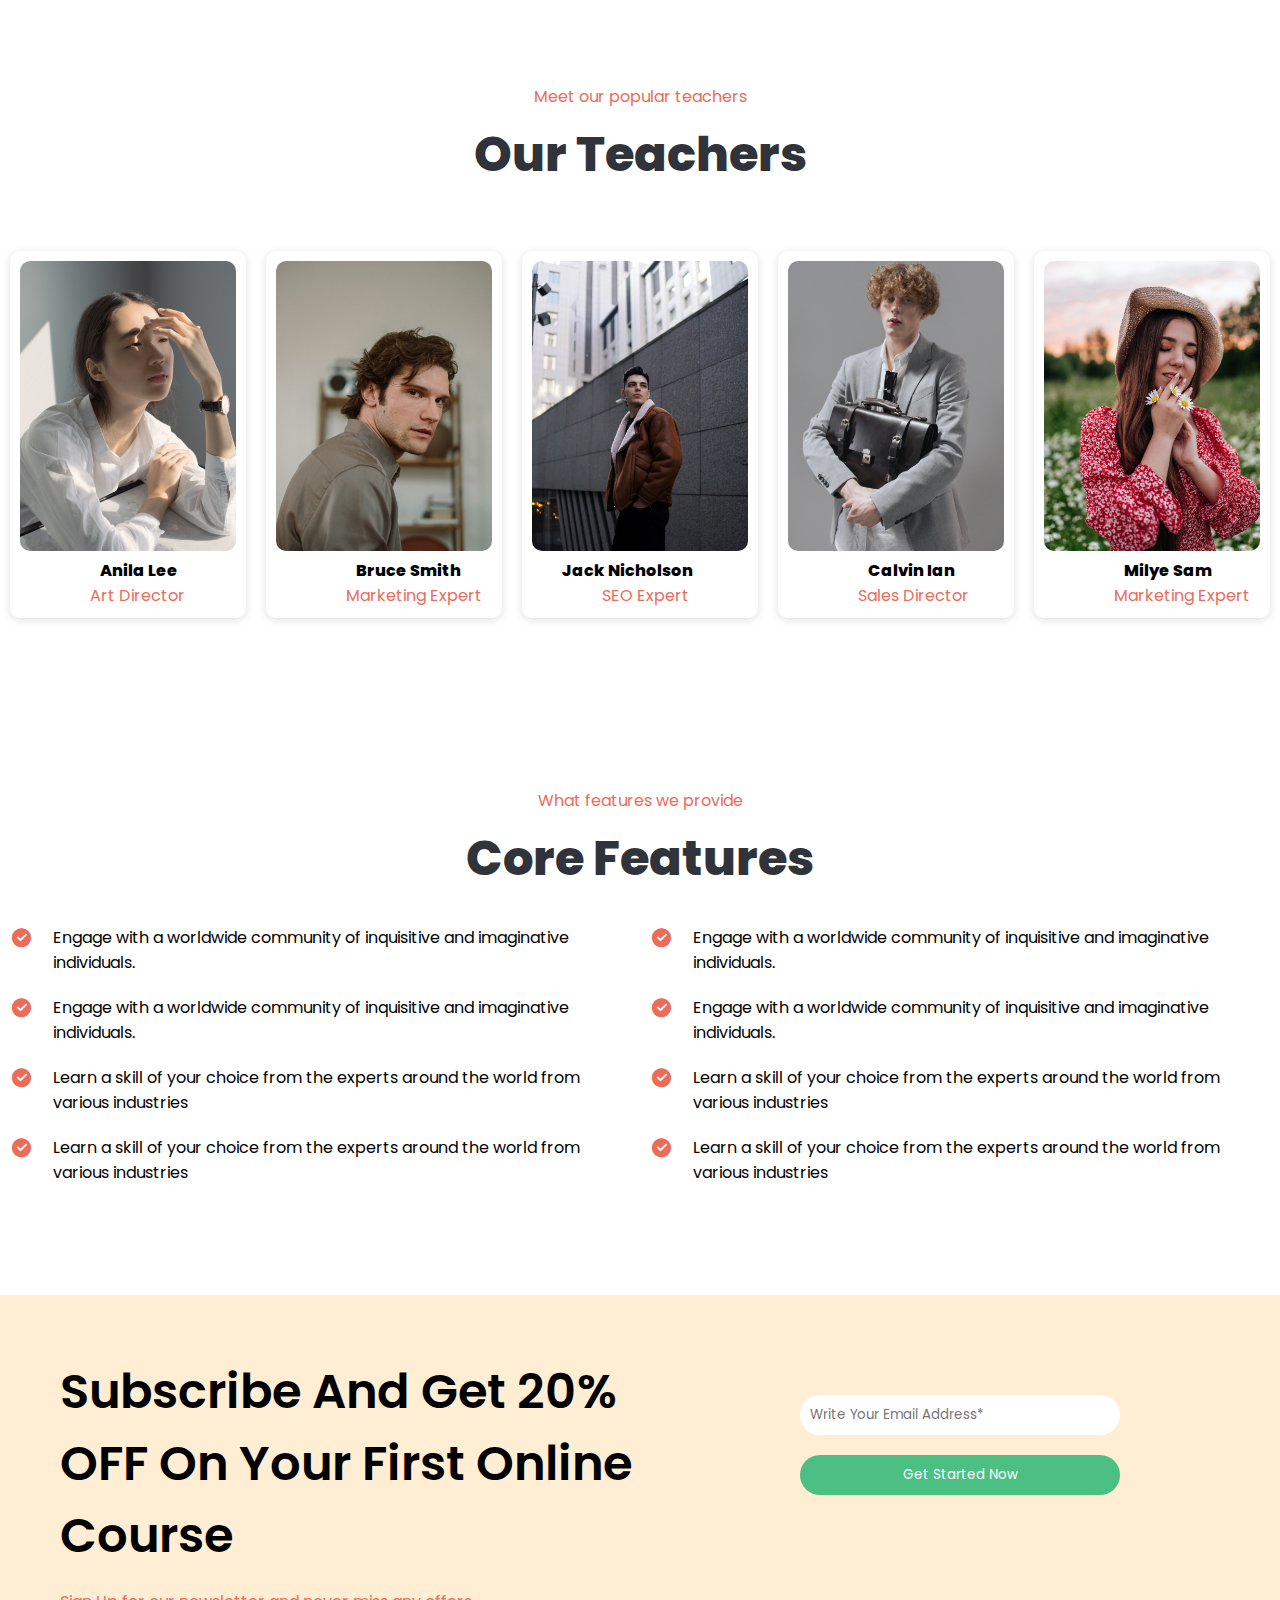
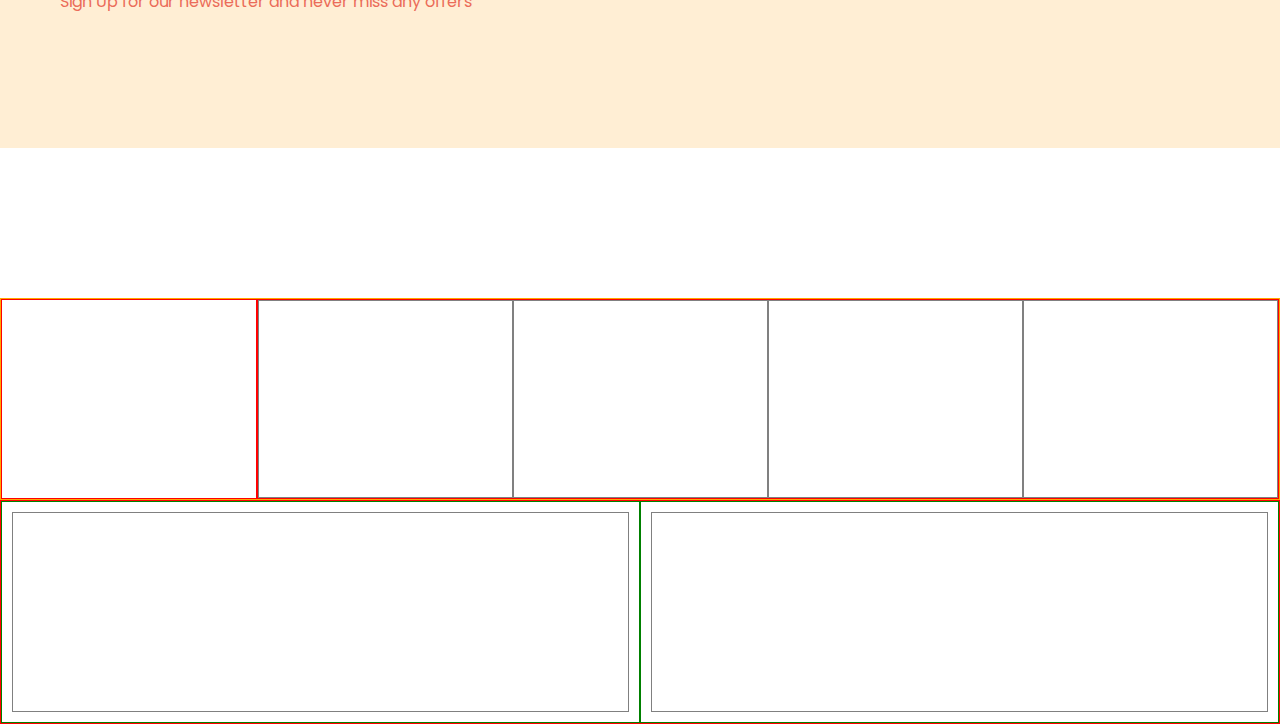
==== commit bf655a4a: "updated" ====
--- a/index.html
+++ b/index.html
@@ -10,6 +10,7 @@
     <link rel="stylesheet" href="style/slick.css">
     <link rel="stylesheet" href="webfonts/stylesheet.css">
     <link rel="stylesheet" href="fonts/remixicon.css">
+    <link rel="stylesheet" href="fontAwasome/css/all.min.css">
 </head>
 <body>
 
@@ -104,15 +105,15 @@
 
         <!-- -----------------section----------------------- -->
          <section>
-            <div class="container b-green mt-50 d-flex">
-                <div class="w-1 b-blue p10 w-md-2">
-                    <div class="w-1 b-green d-flex justify-center">
+            <div class="container  mt-50 d-flex">
+                <div class="w-1  p10 w-md-2">
+                    <div class="w-1  d-flex justify-center">
                         <img src="img/2.jpg" alt="" class="radius50 " width="72%">
                     </div>
                 </div>
 
-                <div class="w-1 b-blue p10 w-md-2">
-                    <div class="w-1 b-green  ">
+                <div class="w-1  p10 w-md-2">
+                    <div class="w-1   ">
                         <p class="font16 color-red p-top p-b" >Learn more about us</p>
                         <h class="font40 color-brown font-weight">About Us</h>
                         <p>Lorem ipsum dolor sit amet consectetur adipisicing elit.
@@ -120,19 +121,19 @@
                              cum asperiores deleniti possimus provident, officia itaque esse eius,
                              delectus incidunt laudantium adipisci laboriosam!</p>
 
-                             <div class="w-1 b-red icons p10 display-flex">
+                             <div class="w-1 icons p10 display-flex">
                                 <i style="color: #eb6c59;" class="ri-checkbox-circle-fill  p-right"></i>
                             <p>Engage with a worldwide community of inquisitive and imaginative individuals.</p>
                              </div>
 
                              
-                             <div class="w-1 b-red icons p10 display-flex">
+                             <div class="w-1 icons p10 display-flex">
                                 <i style="color: #eb6c59;" class="ri-checkbox-circle-fill  p-right"></i>
                             <p>Learn a skill of your choice from the experts around the world from various industries</p>
                              </div>
 
                              
-                             <div class="w-1 b-red icons p10 display-flex">
+                             <div class="w-1 icons p10 display-flex">
                                 <i style="color: #eb6c59;" class="ri-checkbox-circle-fill  p-right p-b"></i>
                             <p>Learn a skill of your choice from the experts around the world from various industries</p>
                              </div>
@@ -145,41 +146,139 @@
 
          <!-- -----------------section----------------------- -->
           <section>
-            <div class="container b-gray d-flex">
-                <div class="w-1 b-red h-100 w-md-2"></div>
-                <div class="w-1 b-red h-100 w-md-2"></div>
+            <div class="container mt-150  d-flex">
+                <div class="w-1   w-md-2">
+                    <p class="font16 color-red  p-b" >Pick your niche and get started</p>
+                    <h class="font40 color-brown">Popular Categories</h>
+                </div>
+                <div class="w-1   w-md-2">
+                <div class="w-1 d-flex justify-content  ">
+                    <button class="w-2 lm radius30 p20 mt-20 back-green color-white font-weight align-start b-none font16">VIEW ALL CATEGORIES</button>
+                </div>
+                </div>
             </div>
           </section>
 
           <!-- -----------------section----------------------- -->
            <section>
-            <div class="container b-blue d-flex">
-                <div class="w-1 b-green p10 w-md-3">
-                    <div class="w-1 b-gray h-100"></div>
-                </div>
-                <div class="w-1 b-green p10 w-md-3">
-                    <div class="w-1 b-gray h-100"></div>
-                </div>
-                <div class="w-1 b-green p10 w-md-3">
-                    <div class="w-1 b-gray h-100"></div>
-                </div>
-                <div class="w-1 b-green p10 w-md-3">
-                    <div class="w-1 b-gray h-100"></div>
-                </div>
-                <div class="w-1 b-green p10 w-md-3">
-                    <div class="w-1 b-gray h-100"></div>
-                </div>
-                <div class="w-1 b-green p10 w-md-3">
-                    <div class="w-1 b-gray h-100"></div>
-                </div>
-                <div class="w-1 b-green p10 w-md-3">
-                    <div class="w-1 b-gray h-100"></div>
-                </div>
-                <div class="w-1 b-green p10 w-md-3">
-                    <div class="w-1 b-gray h-100"></div>
-                </div>
-                <div class="w-1 b-green p10 w-md-3">
-                    <div class="w-1 b-gray h-100"></div>
+            <div class="container mt-50  d-flex">
+                <div class="w-1  p10 w-md-3 " >
+                    <div class="w-1  radius d-flex back-green2 pc1 cw">
+                        <div class="w-4  d-flex justify-center align-center color-green ">
+                            <i class="fa-solid fa-pen-to-square font40 cv"></i>
+                        </div>
+                        <div class="w-7  p20 ">
+                            <b><h class="font16 color-brown cv ">GRAPHIC DESIGN</h></b>
+                            <br/>
+                            <h>39 courses</h>
+                            
+                        </div>
+                    </div>
+                </div>
+                <div class="w-1  p10 w-md-3">
+                    <div class="w-1 radius d-flex back-gray pc2 cw">
+                        <div class="w-4  d-flex justify-center align-center color-green ">
+                            <i class="fa-solid fa-camera font40 color-br cv "></i>
+                        </div>
+                        <div class="w-7  p20">
+                            <b><h class="font16 color-brown cv">VIDEO & PHOTOGRAPHY</h></b>
+                            <br/>
+                            <h>39 courses</h>
+                            
+                        </div>
+                    </div>
+                </div>
+
+                <div class="w-1  p10 w-md-3">
+                    <div  class="w-1 radius d-flex back-skeen pc3 cw">
+                         <div class="w-4  d-flex justify-center align-center color-green">
+                            <i class="fa-solid fa-volume-high font40 color-yelow cv"></i>
+                        </div>
+                        <div class="w-7  p20">
+                            <b><h class="font16 color-brown cv">SEO & MARKETING</h></b>
+                            <br/>
+                            <h>24 courses</h>
+                            
+                        </div>
+                    </div>
+                </div>
+                <div class="w-1  p10 w-md-3">
+                    <div  class="w-1 radius d-flex back-skeen pc3 cw">
+                        <div class="w-4  d-flex justify-center align-center color-green">
+                            <i class="fa-solid fa-volume-high font40 color-yelow cv"></i>
+                        </div>
+                        <div class="w-7  p20">
+                            <b><h class="font16 color-brown cv">SEO & MARKETING</h></b>
+                            <br/>
+                            <h>24 courses</h>
+                            
+                        </div>
+                    </div>
+                </div>
+                <div class="w-1  p10 w-md-3">
+                    <div  class="w-1 radius d-flex back-tomato pc4 cw">
+                        <div class="w-4  d-flex justify-center align-center color-green">
+                            <i class="fa-solid fa-laptop font40 color-tomato cv"></i>
+                        </div>
+                        <div class="w-7 p20">
+                            <b><h class="font16 color-brown cv">COMPUTER SCIENCE</h></b>
+                            <br/>
+                            <h>16 courses</h>
+                            
+                        </div>
+                    </div>
+                </div>
+                <div class="w-1  p10 w-md-3">
+                    <div class="w-1 radius d-flex back-green2 pc1 cw">
+                        <div class="w-4  d-flex justify-center align-center color-green">
+                            <i class="fa-solid fa-pen-to-square font40 color-green cv"></i>
+                        </div>
+                        <div class="w-7  p20">
+                            <b><h class="font16 color-brown cv">GRAPHIC DESIGN</h></b>
+                            <br/>
+                            <h>39 courses</h>
+                            
+                        </div>
+                    </div>
+                </div>
+                <div class="w-1  p10 w-md-3">
+                    <div   class="w-1 radius d-flex back-tomato pc4 cw">
+                        <div class="w-4  d-flex justify-center align-center color-green">
+                            <i class="fa-solid fa-handshake-angle font40 color-tomato cv"></i>
+                        </div>
+                        <div class="w-7  p20">
+                            <b><h class="font16 color-brown cv">BUSINESS & FINANCE</h></b>
+                            <br/>
+                            <h>16 courses</h>
+                            
+                        </div>
+                    </div>
+                </div>
+                <div class="w-1  p10 w-md-3">
+                    <div   class="w-1 radius d-flex back-skeen pc3 cw">
+                        <div class="w-4  d-flex justify-center align-center color-green">
+                            <i  class="fa-solid fa-dumbbell font40 color-yelow cv"></i>
+                        </div>
+                        <div class="w-7  p20">
+                            <b><h class="font16 color-brown cv">HEALTH & FITNESS</h></b>
+                            <br/>
+                            <h>24 courses</h>
+                            
+                        </div>
+                    </div>
+                </div>
+                <div class="w-1  p10 w-md-3">
+                    <div class="w-1 radius d-flex back-gray pc2 cw">
+                        <div   class="w-4  d-flex justify-center font-weight align-center color-green">
+                            <i  class="fa-solid fa-pen-to-square font40 color-br cv"></i>
+                        </div>
+                        <div class="w-7  p20">
+                            <b><h class="font16 color-brown cv">GRAPHIC DESIGN</h></b>
+                            <br/>
+                            <h>39 courses</h>
+                            
+                        </div>
+                    </div>
                 </div>
             </div>
            </section>
@@ -187,102 +286,374 @@
            <!-- -----------------section----------------------- -->
 
         <section>
-            <div class="container b-red d-flex">
-                <div class="w-1 b-green h-100"></div>
+            <div class="container  d-flex mt-150">
+                <div class="w-1  justify-center  align-center">
+                    <div class="w-1 d-flex justify-center">
+                        <p class="font16 color-red  p-b p10" >Some of our most popular online courses</p>
+                    </div>
+                    <div class="w-1 d-flex justify-center  font32 color-brown">
+                        <h4>Explore Inspiring Online Courses</h4>
+                    </div>
+                </div>
             </div>
         </section>
 
 
         <!-- -----------------section----------------------- -->
          <section>
-            <div class="container b-orange d-flex">
-                <div class="w-1 b-black  w-sm-2 w-lg-3 w-xxl-4 p10">
-                    <div class="w-1 b-orange h-300 p10">
-                        <div class="w-1 b-green h-200"></div>
-                    </div>
-                </div>
-                <div class="w-1 b-black  w-sm-2 w-lg-3 w-xxl-4 p10">
-                    <div class="w-1 b-orange h-300 p10">
-                        <div class="w-1 b-green h-200"></div>
-                    </div>
-                </div>
-                <div class="w-1 b-black  w-sm-2 w-lg-3 w-xxl-4 p10">
-                    <div class="w-1 b-orange h-300 p10">
-                        <div class="w-1 b-green h-200"></div>
-                    </div>
-                </div>
-                <div class="w-1 b-black  w-sm-2 w-lg-3 w-xxl-4 p10">
-                    <div class="w-1 b-orange h-300 p10">
-                        <div class="w-1 b-green h-200"></div>
-                    </div>
-                </div>
-                <div class="w-1 b-black  w-sm-2 w-lg-3 w-xxl-4 p10">
-                    <div class="w-1 b-orange h-300 p10">
-                        <div class="w-1 b-green h-200"></div>
-                    </div>
-                </div>
-                <div class="w-1 b-black  w-sm-2 w-lg-3 w-xxl-4 p10">
-                    <div class="w-1 b-orange h-300 p10">
-                        <div class="w-1 b-green h-200"></div>
-                    </div>
-                </div>
-                <div class="w-1 b-black  w-sm-2 w-lg-3 w-xxl-4 p10">
-                    <div class="w-1 b-orange h-300 p10">
-                        <div class="w-1 b-green h-200"></div>
-                    </div>
-                </div>
-                <div class="w-1 b-black  w-sm-2 w-lg-3 w-xxl-4 p10">
-                    <div class="w-1 b-orange h-300 p10">
-                        <div class="w-1 b-green h-200"></div>
-                    </div>
-                </div>
+            <div class="container mt-50  d-flex">
+                <div class="w-1   w-sm-2 w-lg-3 w-xxl-4 p10">
+                    <div class="w-1  radius shadow2 d-flex p10">
+                        <div class="w-1  ">
+                            <img src="img/item1.jpg" alt="" width="100%" class="radius">
+                        </div>
+                        <div class="w-6  color-gray font16 font-weight p-top5">
+                            <h>DIGITAL MARKETING</h>
+                        </div>
+                        <div class="w-10  p-left p-top5">
+                            <i class="ri-time-line color-gray font16 font-weight ">1H 50M</i> 
+                        </div>
+                        <h5 class="p-top5 font20 font-weight color-brown cg">Mastering The Art Of Digital Communication</h5>
+                        
+                            <h class="p-top5">By:James Willam</h>
+                            <h class="color-green p-top5">
+                                <i class="ri-star-fill"></i>
+                                <i class="ri-star-fill"></i>
+                                <i class="ri-star-fill"></i>
+                                <i class="ri-star-fill"></i>
+                                <i class="ri-star-fill"></i>
+                        </h>
+                    </div>
+                </div>
+                <div class="w-1   w-sm-2 w-lg-3 w-xxl-4 p10">
+                    <div class="w-1  radius shadow2 d-flex p10">
+                        <div class="w-1  ">
+                            <img src="img/item2.jpg" alt="" width="100%" class="radius">
+                        </div>
+                        <div class="w-6  color-gray font16 font-weight p-top5">
+                            <h>DIGITAL MARKETING</h>
+                        </div>
+                        <div class="w-10  p-left p-top5">
+                            <i class="ri-time-line color-gray font16 font-weight ">1H 50M</i> 
+                        </div>
+                        <h5 class="p-top5 font20 font-weight color-brown cg">Web Wizardry 101: Mastering The Internet</h5>
+                        
+                            <h class="p-top5">By:James Willam</h>
+                            <h class="color-green p-top5">
+                                <i class="ri-star-fill"></i>
+                                <i class="ri-star-fill"></i>
+                                <i class="ri-star-fill"></i>
+                                <i class="ri-star-fill"></i>
+                                <i class="ri-star-fill"></i>
+                        </h>
+                    </div>
+                </div>
+                <div class="w-1   w-sm-2 w-lg-3 w-xxl-4 p10">
+                    <div class="w-1  radius shadow2 d-flex p10">
+                        <div class="w-1  ">
+                            <img src="img/item3.jpg" alt="" width="100%" class="radius">
+                        </div>
+                        <div class="w-6  color-gray font16 font-weight p-top5">
+                            <h>DIGITAL MARKETING</h>
+                        </div>
+                        <div class="w-10  p-left p-top5">
+                            <i class="ri-time-line color-gray font16 font-weight ">1H 50M</i> 
+                        </div>
+                        <h5 class="p-top5 font20 font-weight color-brown cg">E-Learning Essentials: A Comprehensive Guide</h5>
+                        
+                            <h class="p-top5">By:James Willam</h>
+                            <h class="color-green p-top5">
+                                <i class="ri-star-fill"></i>
+                                <i class="ri-star-fill"></i>
+                                <i class="ri-star-fill"></i>
+                                <i class="ri-star-fill"></i>
+                                <i class="ri-star-fill"></i>
+                        </h>
+                    </div>
+                </div>
+                <div class="w-1   w-sm-2 w-lg-3 w-xxl-4 p10">
+                    <div class="w-1  radius shadow2 d-flex p10">
+                        <div class="w-1  ">
+                            <img src="img/item4.jpg" alt="" width="100%" class="radius">
+                        </div>
+                        <div class="w-6  color-gray font16 font-weight p-top5">
+                            <h>DIGITAL MARKETING</h>
+                        </div>
+                        <div class="w-10  p-left p-top5">
+                            <i class="ri-time-line color-gray font16 font-weight ">1H 50M</i> 
+                        </div>
+                        <h5 class="p-top5 font20 font-weight color-brown cg">CyberClass 101: A Guide To Online Education</h5>
+                        
+                            <h class="p-top5">By:James Willam</h>
+                            <h class="color-green p-top5">
+                                <i class="ri-star-fill"></i>
+                                <i class="ri-star-fill"></i>
+                                <i class="ri-star-fill"></i>
+                                <i class="ri-star-fill"></i>
+                                <i class="ri-star-fill"></i>
+                        </h>
+                    </div>
+                </div>
+                <div class="w-1  mt-20 w-sm-2 w-lg-3 w-xxl-4 p10">
+                    <div class="w-1  radius shadow2 d-flex p10">
+                        <div class="w-1  ">
+                            <img src="img/item5.jpg" alt="" width="100%" class="radius">
+                        </div>
+                        <div class="w-6  color-gray font16 font-weight p-top5">
+                            <h>DIGITAL MARKETING</h>
+                        </div>
+                        <div class="w-10  p-left p-top5">
+                            <i class="ri-time-line color-gray font16 font-weight ">1H 50M</i> 
+                        </div>
+                        <h5 class="p-top5 font20 font-weight color-brown cg">Mastering The Art Of Digital Communication</h5>
+                        
+                            <h class="p-top5">By:James Willam</h>
+                            <h class="color-green p-top5">
+                                <i class="ri-star-fill"></i>
+                                <i class="ri-star-fill"></i>
+                                <i class="ri-star-fill"></i>
+                                <i class="ri-star-fill"></i>
+                                <i class="ri-star-fill"></i>
+                        </h>
+                    </div>
+                </div>
+                <div class="w-1  mt-20 w-sm-2 w-lg-3 w-xxl-4 p10">
+                    <div class="w-1  radius shadow2 d-flex p10">
+                        <div class="w-1  ">
+                            <img src="img/item6.jpg" alt="" width="100%" class="radius">
+                        </div>
+                        <div class="w-6  color-gray font16 font-weight p-top5">
+                            <h>DIGITAL MARKETING</h>
+                        </div>
+                        <div class="w-10  p-left p-top5">
+                            <i class="ri-time-line color-gray font16 font-weight ">1H 50M</i> 
+                        </div>
+                        <h5 class="p-top5 font20 font-weight color-brown cg">Web Wizardry 101: Mastering The Internet</h5>
+                        
+                            <h class="p-top5">By:James Willam</h>
+                            <h class="color-green p-top5">
+                                <i class="ri-star-fill"></i>
+                                <i class="ri-star-fill"></i>
+                                <i class="ri-star-fill"></i>
+                                <i class="ri-star-fill"></i>
+                                <i class="ri-star-fill"></i>
+                        </h>
+                    </div>
+                </div>
+                <div class="w-1  mt-20 w-sm-2 w-lg-3 w-xxl-4 p10">
+                    <div class="w-1  radius shadow2 d-flex p10">
+                        <div class="w-1  ">
+                            <img src="img/item7.jpg" alt="" width="100%" class="radius">
+                        </div>
+                        <div class="w-6  color-gray font16 font-weight p-top5">
+                            <h>DIGITAL MARKETING</h>
+                        </div>
+                        <div class="w-10  p-left p-top5">
+                            <i class="ri-time-line color-gray font16 font-weight ">1H 50M</i> 
+                        </div>
+                        <h5 class="p-top5 font20 font-weight color-brown cg">E-Learning Essentials: A Comprehensive Guide</h5>
+                        
+                            <h class="p-top5">By:James Willam</h>
+                            <h class="color-green p-top5">
+                                <i class="ri-star-fill"></i>
+                                <i class="ri-star-fill"></i>
+                                <i class="ri-star-fill"></i>
+                                <i class="ri-star-fill"></i>
+                                <i class="ri-star-fill"></i>
+                        </h>
+                    </div>
+                </div>
+                <div class="w-1  mt-20 w-sm-2 w-lg-3 w-xxl-4 p10">
+                    <div class="w-1  radius shadow2 d-flex p10">
+                        <div class="w-1  ">
+                            <img src="img/item8.jpg" alt="" width="100%" class="radius">
+                        </div>
+                        <div class="w-6  color-gray font16 font-weight p-top5">
+                            <h>DIGITAL MARKETING</h>
+                        </div>
+                        <div class="w-10  p-left p-top5">
+                            <i class="ri-time-line color-gray font16 font-weight ">1H 50M</i> 
+                        </div>
+                        <h5 class="p-top5 font20 font-weight color-brown cg">CyberClass 101: A Guide To Online Education</h5>
+                        
+                            <h class="p-top5">By:James Willam</h>
+                            <h class="color-green p-top5">
+                                <i class="ri-star-fill"></i>
+                                <i class="ri-star-fill"></i>
+                                <i class="ri-star-fill"></i>
+                                <i class="ri-star-fill"></i>
+                                <i class="ri-star-fill"></i>
+                        </h>
+                    </div>
             </div>
          </section>
 
          <!-- -----------------section----------------------- -->
           <section>
-                <div class="container b-green p10 d-flex">
-                    <div class="w-1 b-gray h-100"></div>
+                <div class="container  p10 d-flex mt-50">
+                    <div class="w-1  d-flex justify-center">
+                        <button class="w-4 lm radius30 p20 mt-20 back-green color-white font-weight  b-none font16">VIEW ALL CATEGORIES</button>
+                    </div>
                 </div>
           </section>
 
           <!-- -----------------section-slider----------------------- -->
 
             <section>
-                <div class="container b-green h-400"></div>
+                <div class="container b-green h-400">
+                    <h1>slider</h1>
+                </div>
             </section>
+
+            <!-- -----------------section----------------------- -->
+             
+        <section>
+            <div class="container  d-flex mt-150">
+                <div class="w-1  justify-center  align-center">
+                    <div class="w-1 d-flex justify-center">
+                        <p class="font16 color-red  p-b p10" >Meet our popular teachers</p>
+                    </div>
+                    <div class="w-1 d-flex justify-center  font32 color-brown">
+                        <h2>Our Teachers</h2>
+                    </div>
+                </div>
+            </div>
+        </section>
 
              <!-- -----------------section----------------------- -->
               <section>
-                <div class="container b-red d-flex">
-                    <div class="w-1 b-black h-100 w-sm-2 w-md-3 w-lg-4 w-xl-5"></div>
-                    <div class="w-1 b-black h-100 w-sm-2 w-md-3 w-lg-4 w-xl-5"></div>
-                    <div class="w-1 b-black h-100 w-sm-2 w-md-3 w-lg-4 w-xl-5"></div>
-                    <div class="w-1 b-black h-100 w-sm-2 w-md-3 w-lg-4 w-xl-5"></div>
-                    <div class="w-1 b-black h-100 w-sm-2 w-md-3 w-lg-4 w-xl-5"></div>
+                <div class="container mt-50  d-flex">
+                    <div class="w-1  w-sm-2 w-md-3 w-lg-4 w-xl-5 p10">
+                        <div class="w-1 p10 radius shadow2">
+                            <img src="img/teacher1.jpg" alt="" width="100%" class="radius">
+                            <h5 class="p-left2 font16">Anila Lee</h5>
+                            <h class="p-left3 font16 color-red">Art Director</h>
+
+                        </div>
+                    </div>
+                    <div class="w-1  w-sm-2 w-md-3 w-lg-4 w-xl-5 p10">
+                        <div class="w-1 p10 radius shadow2">
+                            <img src="img/teacher2.jpg" alt="" width="100%" class="radius">
+                            <h5 class="p-left2 font16">Bruce Smith</h5>
+                            <h class="p-left3 font16 color-red">Marketing Expert</h>
+
+                        </div>
+                    </div>
+                    <div class="w-1  w-sm-2 w-md-3 w-lg-4 w-xl-5 p10">
+                        <div class="w-1 p10 radius shadow2">
+                            <img src="img/teacher3.jpg" alt="" width="100%" class="radius">
+                            <h5 class="p-left font16">Jack Nicholson</h5>
+                            <h class="p-left3 font16 color-red">SEO Expert</h>
+
+                        </div>
+                    </div>
+                    <div class="w-1  w-sm-2 w-md-3 w-lg-4 w-xl-5 p10">
+                        <div class="w-1 p10 radius shadow2">
+                            <img src="img/teacher4.jpg" alt="" width="100%" class="radius">
+                            <h5 class="p-left2 font16">Calvin Ian</h5>
+                            <h class="p-left3 font16 color-red">Sales Director</h>
+
+                        </div>
+                    </div>
+                    <div class="w-1  w-sm-2 w-md-3 w-lg-4 w-xl-5 p10">
+                        <div class="w-1 p10 radius shadow2">
+                            <img src="img/teacher5.jpg" alt="" width="100%" class="radius">
+                            <h5 class="p-left2 font16">Milye Sam</h5>
+                            <h class="p-left3 font16 color-red">Marketing Expert</h>
+
+                        </div>
+                    </div>
 
                 </div>
               </section>
+
+              <!-- -----------------section----------------------- -->
+              <section>
+                <div class="container  d-flex mt-150">
+                    <div class="w-1  justify-center  align-center">
+                        <div class="w-1 d-flex justify-center">
+                            <p class="font16 color-red  p-b p10" >What features we provide</p>
+                        </div>
+                        <div class="w-1 d-flex justify-center  font32 color-brown">
+                            <h2>Core Features</h2>
+                        </div>
+                    </div>
+                </div>
+            </section>
 
               <!-- -----------------section----------------------- -->
                <section>
-                <div class="container b-red d-flex">
-                    <div class="w-1 b-green h-200 w-md-2"></div>
-                    <div class="w-1 b-green h-200 w-md-2"></div>
+                <div class="container mt-20 d-flex">
+                    <div class="w-1  w-md-2">
+                        <div class="w-1 icons p10 display-flex">
+                            <i style="color: #eb6c59;" class="ri-checkbox-circle-fill  p-right"></i>
+                        <p>Engage with a worldwide community of inquisitive and imaginative individuals.</p>
+                         </div>
+
+                         <div class="w-1 icons p10 display-flex">
+                            <i style="color: #eb6c59;" class="ri-checkbox-circle-fill  p-right"></i>
+                        <p>Engage with a worldwide community of inquisitive and imaginative individuals.</p>
+                         </div>
+
+                         <div class="w-1 icons p10 display-flex">
+                            <i style="color: #eb6c59;" class="ri-checkbox-circle-fill  p-right"></i>
+                        <p>Learn a skill of your choice from the experts around the world from various industries</p>
+                         </div>
+
+                         <div class="w-1 icons p10 display-flex">
+                            <i style="color: #eb6c59;" class="ri-checkbox-circle-fill  p-right"></i>
+                        <p>Learn a skill of your choice from the experts around the world from various industries</p>
+                         </div>
+
+
+                    </div>
+                    <div class="w-1  w-md-2">
+                        <div class="w-1 icons p10 display-flex">
+                            <i style="color: #eb6c59;" class="ri-checkbox-circle-fill  p-right"></i>
+                        <p>Engage with a worldwide community of inquisitive and imaginative individuals.</p>
+                         </div>
+
+                         <div class="w-1 icons p10 display-flex">
+                            <i style="color: #eb6c59;" class="ri-checkbox-circle-fill  p-right"></i>
+                        <p>Engage with a worldwide community of inquisitive and imaginative individuals.</p>
+                         </div>
+
+                         <div class="w-1 icons p10 display-flex">
+                            <i style="color: #eb6c59;" class="ri-checkbox-circle-fill  p-right"></i>
+                        <p>Learn a skill of your choice from the experts around the world from various industries</p>
+                         </div>
+
+                         <div class="w-1 icons p10 display-flex">
+                            <i style="color: #eb6c59;" class="ri-checkbox-circle-fill  p-right"></i>
+                        <p>Learn a skill of your choice from the experts around the world from various industries</p>
+                         </div>
+
+                    </div>
                 </div>
                </section>
 
                <!-- -----------------section----------------------- -->
-                <section>
-                    <div class="container b-red d-flex">
-                        <div class="w-1 b-gray h-200 w-md-2"></div>
-                        <div class="w-1 b-gray h-200 w-md-2"></div>
+                <section class="back-color2">
+                    <div class="container mt-100  d-flex ">
+                        <div class="w-1  w-md-2  p-left font32 p-bottom2">
+                            <h2 class="font-weight p-top p-left">Subscribe And Get 20% OFF On Your First Online Course</h2>
+                                <h class="font16 p-left color-red ">Sign Up for our newsletter and never miss any offers</h>
+                        </div>
+                        <div class="w-1  w-md-2">
+                                
+                                 <div class="w-1  d-flex justify-center  mt-100">
+                                    <input type="text" placeholder="Write Your Email Address*" class="w-2 radius30 p10 b-none">
+                                 </div>
+                                 <div class="w-1  d-flex justify-center  mt-20">
+                                    <button class="w-2 radius30 p10 back-green color-white lm">Get Started Now</button>
+                                 </div>
+                        </div>
                     </div>
                 </section>
 
                 <!-- -----------------footer----------------------- -->
                  <footer>
-                    <div class="container b-orange d-flex">
+                    <div class="container b-orange d-flex mt-150">
                       <div class="w-5 b-red h-200  ">
                             
                       </div>
--- a/style/style.css
+++ b/style/style.css
@@ -37,10 +37,12 @@
     justify-content: space-between;
 }
 
+
 .justify-center{
     justify-content: center;
 }
 
+
 .inline-block{
     display: inline-block;
 }
@@ -55,6 +57,21 @@
     align-items: end;
 }
 
+
+/* -----------------------margin------------------------- */
+
+.mt-20{
+    margin-top: 20px;
+}
+.mt-50{
+    margin-top: 50px;
+}
+.mt-100{
+    margin-top: 100px;
+}
+.mt-150{
+    margin-top: 150px;
+}
 
 
 
@@ -79,6 +96,9 @@
 .p-top{
     padding-top: 10%;
 }
+.p-top5{
+    padding-top: 5%;
+}
 .p-b{
     padding-bottom: 10px;
 }
@@ -98,15 +118,19 @@
 .p-l{
     padding-left: 10px;
 }
+.p-left{
+    padding-left: 30px;
+}
+.p-left2{
+    padding-left: 80px;
+}
+.p-left3{
+    padding-left: 70px;
+}
 .p-r{
     padding-right: 10px;
 }
 
-/* ----------------margin-------------------- */
-
-.mt-50{
-    margin-top: 50px;
-}
 /* ---------------height------------------ */
 
 .h-100{
@@ -161,6 +185,11 @@
 .b-gray{
     border: 1px solid gray;
 }
+.b-none{
+    border: none;
+}
+
+
 
 
 /* -----------------------background-color--------------------------- */
@@ -189,6 +218,21 @@
     background-color: #4cc083;
 }
 
+.back-green2{
+    background-color: #e2f3f0;
+}
+
+.back-skeen{
+    background-color: #ffeed3;
+}
+
+.back-gray{
+    background-color: #e0e5eb;
+}
+.back-tomato{
+    background-color: #ffe9e5;
+}
+
 /* -------------------------------------------------------css-design---------------------------------------- */
 
 /* -------------font-color-------------------- */
@@ -205,6 +249,21 @@
 
 .color-brown{
     color: #30333a;
+}
+
+.color-br{
+    color: #6c757d;
+}
+
+.color-yelow{
+    color: #f3c06e;
+}
+
+.color-tomato{
+    color: #ec6c5a;
+}
+.color-gray{
+    color: #827e7b;
 }
 
 /* ----------------icons------------------- */
@@ -245,6 +304,9 @@
 
 .font16{
     font-size: 16px;
+}
+.font20{
+    font-size: 20px;
 }
 
 .font32{
@@ -300,6 +362,10 @@
      box-shadow: rgba(0, 0, 0, 0.35) 0px 5px 15px;;
 }
 
+.shadow2{
+    box-shadow: rgba(99, 99, 99, 0.2) 0px 2px 8px 0px;
+}
+
 
 
 /* ------------------------hover-effects------------------------ */
@@ -311,6 +377,38 @@
 }
 .b4e:hover h2{
     color: white;
+    transition: all 0.5s;
+}
+
+.pc1:hover{
+    background-color: #46a874;
+    transition: all 0.5s;
+}
+.cw:hover{
+    color: white;
+    transition: all 0.5s;
+}
+.cw:hover .cv{
+    color:white;
+    transition: all 0.5s;
+}
+
+.pc2:hover{
+    background-color: #363b46d3;
+    transition: all 0.5s;
+}
+.pc3:hover{
+    background-color: #e6a844e3;
+    transition: all 0.5s;
+}
+
+.pc4:hover{
+    background-color: #f15f4c;
+    transition: all 0.5s;
+}
+
+.cg:hover{
+    color: #46a874;
     transition: all 0.5s;
 }
 
--- a/style/media.css
+++ b/style/media.css
@@ -16,6 +16,15 @@
 .w-6{
     width: 60%;
 }
+
+.w-10{
+    width: 40%;
+}
+
+.w-7{
+    width: 75%;
+}
+
 
 .w-8{
     width: 80%;
@@ -48,6 +57,10 @@
     }
     .w-md-2{
         width: 50%;
+    }
+
+    .align-start{
+        align-items: start;
     }
     .w-md-3{
         width: 33.33%;
--- a/fontAwasome/css/all.min.css
+++ b/fontAwasome/css/all.min.css
@@ -0,0 +1,9 @@
+/*!
+ * Font Awesome Free 6.6.0 by @fontawesome - https://fontawesome.com
+ * License - https://fontawesome.com/license/free (Icons: CC BY 4.0, Fonts: SIL OFL 1.1, Code: MIT License)
+ * Copyright 2024 Fonticons, Inc.
+ */
+.fa{font-family:var(--fa-style-family,"Font Awesome 6 Free");font-weight:var(--fa-style,900)}.fa,.fa-brands,.fa-classic,.fa-regular,.fa-sharp-solid,.fa-solid,.fab,.far,.fas{-moz-osx-font-smoothing:grayscale;-webkit-font-smoothing:antialiased;display:var(--fa-display,inline-block);font-style:normal;font-variant:normal;line-height:1;text-rendering:auto}.fa-classic,.fa-regular,.fa-solid,.far,.fas{font-family:"Font Awesome 6 Free"}.fa-brands,.fab{font-family:"Font Awesome 6 Brands"}.fa-1x{font-size:1em}.fa-2x{font-size:2em}.fa-3x{font-size:3em}.fa-4x{font-size:4em}.fa-5x{font-size:5em}.fa-6x{font-size:6em}.fa-7x{font-size:7em}.fa-8x{font-size:8em}.fa-9x{font-size:9em}.fa-10x{font-size:10em}.fa-2xs{font-size:.625em;line-height:.1em;vertical-align:.225em}.fa-xs{font-size:.75em;line-height:.08333em;vertical-align:.125em}.fa-sm{font-size:.875em;line-height:.07143em;vertical-align:.05357em}.fa-lg{font-size:1.25em;line-height:.05em;vertical-align:-.075em}.fa-xl{font-size:1.5em;line-height:.04167em;vertical-align:-.125em}.fa-2xl{font-size:2em;line-height:.03125em;vertical-align:-.1875em}.fa-fw{text-align:center;width:1.25em}.fa-ul{list-style-type:none;margin-left:var(--fa-li-margin,2.5em);padding-left:0}.fa-ul>li{position:relative}.fa-li{left:calc(var(--fa-li-width, 2em)*-1);position:absolute;text-align:center;width:var(--fa-li-width,2em);line-height:inherit}.fa-border{border-radius:var(--fa-border-radius,.1em);border:var(--fa-border-width,.08em) var(--fa-border-style,solid) var(--fa-border-color,#eee);padding:var(--fa-border-padding,.2em .25em .15em)}.fa-pull-left{float:left;margin-right:var(--fa-pull-margin,.3em)}.fa-pull-right{float:right;margin-left:var(--fa-pull-margin,.3em)}.fa-beat{animation-name:fa-beat;animation-delay:var(--fa-animation-delay,0s);animation-direction:var(--fa-animation-direction,normal);animation-duration:var(--fa-animation-duration,1s);animation-iteration-count:var(--fa-animation-iteration-count,infinite);animation-timing-function:var(--fa-animation-timing,ease-in-out)}.fa-bounce{animation-name:fa-bounce;animation-delay:var(--fa-animation-delay,0s);animation-direction:var(--fa-animation-direction,normal);animation-duration:var(--fa-animation-duration,1s);animation-iteration-count:var(--fa-animation-iteration-count,infinite);animation-timing-function:var(--fa-animation-timing,cubic-bezier(.28,.84,.42,1))}.fa-fade{animation-name:fa-fade;animation-iteration-count:var(--fa-animation-iteration-count,infinite);animation-timing-function:var(--fa-animation-timing,cubic-bezier(.4,0,.6,1))}.fa-beat-fade,.fa-fade{animation-delay:var(--fa-animation-delay,0s);animation-direction:var(--fa-animation-direction,normal);animation-duration:var(--fa-animation-duration,1s)}.fa-beat-fade{animation-name:fa-beat-fade;animation-iteration-count:var(--fa-animation-iteration-count,infinite);animation-timing-function:var(--fa-animation-timing,cubic-bezier(.4,0,.6,1))}.fa-flip{animation-name:fa-flip;animation-delay:var(--fa-animation-delay,0s);animation-direction:var(--fa-animation-direction,normal);animation-duration:var(--fa-animation-duration,1s);animation-iteration-count:var(--fa-animation-iteration-count,infinite);animation-timing-function:var(--fa-animation-timing,ease-in-out)}.fa-shake{animation-name:fa-shake;animation-duration:var(--fa-animation-duration,1s);animation-iteration-count:var(--fa-animation-iteration-count,infinite);animation-timing-function:var(--fa-animation-timing,linear)}.fa-shake,.fa-spin{animation-delay:var(--fa-animation-delay,0s);animation-direction:var(--fa-animation-direction,normal)}.fa-spin{animation-name:fa-spin;animation-duration:var(--fa-animation-duration,2s);animation-iteration-count:var(--fa-animation-iteration-count,infinite);animation-timing-function:var(--fa-animation-timing,linear)}.fa-spin-reverse{--fa-animation-direction:reverse}.fa-pulse,.fa-spin-pulse{animation-name:fa-spin;animation-direction:var(--fa-animation-direction,normal);animation-duration:var(--fa-animation-duration,1s);animation-iteration-count:var(--fa-animation-iteration-count,infinite);animation-timing-function:var(--fa-animation-timing,steps(8))}@media (prefers-reduced-motion:reduce){.fa-beat,.fa-beat-fade,.fa-bounce,.fa-fade,.fa-flip,.fa-pulse,.fa-shake,.fa-spin,.fa-spin-pulse{animation-delay:-1ms;animation-duration:1ms;animation-iteration-count:1;transition-delay:0s;transition-duration:0s}}@keyframes fa-beat{0%,90%{transform:scale(1)}45%{transform:scale(var(--fa-beat-scale,1.25))}}@keyframes fa-bounce{0%{transform:scale(1) translateY(0)}10%{transform:scale(var(--fa-bounce-start-scale-x,1.1),var(--fa-bounce-start-scale-y,.9)) translateY(0)}30%{transform:scale(var(--fa-bounce-jump-scale-x,.9),var(--fa-bounce-jump-scale-y,1.1)) translateY(var(--fa-bounce-height,-.5em))}50%{transform:scale(var(--fa-bounce-land-scale-x,1.05),var(--fa-bounce-land-scale-y,.95)) translateY(0)}57%{transform:scale(1) translateY(var(--fa-bounce-rebound,-.125em))}64%{transform:scale(1) translateY(0)}to{transform:scale(1) translateY(0)}}@keyframes fa-fade{50%{opacity:var(--fa-fade-opacity,.4)}}@keyframes fa-beat-fade{0%,to{opacity:var(--fa-beat-fade-opacity,.4);transform:scale(1)}50%{opacity:1;transform:scale(var(--fa-beat-fade-scale,1.125))}}@keyframes fa-flip{50%{transform:rotate3d(var(--fa-flip-x,0),var(--fa-flip-y,1),var(--fa-flip-z,0),var(--fa-flip-angle,-180deg))}}@keyframes fa-shake{0%{transform:rotate(-15deg)}4%{transform:rotate(15deg)}8%,24%{transform:rotate(-18deg)}12%,28%{transform:rotate(18deg)}16%{transform:rotate(-22deg)}20%{transform:rotate(22deg)}32%{transform:rotate(-12deg)}36%{transform:rotate(12deg)}40%,to{transform:rotate(0deg)}}@keyframes fa-spin{0%{transform:rotate(0deg)}to{transform:rotate(1turn)}}.fa-rotate-90{transform:rotate(90deg)}.fa-rotate-180{transform:rotate(180deg)}.fa-rotate-270{transform:rotate(270deg)}.fa-flip-horizontal{transform:scaleX(-1)}.fa-flip-vertical{transform:scaleY(-1)}.fa-flip-both,.fa-flip-horizontal.fa-flip-vertical{transform:scale(-1)}.fa-rotate-by{transform:rotate(var(--fa-rotate-angle,0))}.fa-stack{display:inline-block;height:2em;line-height:2em;position:relative;vertical-align:middle;width:2.5em}.fa-stack-1x,.fa-stack-2x{left:0;position:absolute;text-align:center;width:100%;z-index:var(--fa-stack-z-index,auto)}.fa-stack-1x{line-height:inherit}.fa-stack-2x{font-size:2em}.fa-inverse{color:var(--fa-inverse,#fff)}
+
+.fa-0:before{content:"\30"}.fa-1:before{content:"\31"}.fa-2:before{content:"\32"}.fa-3:before{content:"\33"}.fa-4:before{content:"\34"}.fa-5:before{content:"\35"}.fa-6:before{content:"\36"}.fa-7:before{content:"\37"}.fa-8:before{content:"\38"}.fa-9:before{content:"\39"}.fa-fill-drip:before{content:"\f576"}.fa-arrows-to-circle:before{content:"\e4bd"}.fa-chevron-circle-right:before,.fa-circle-chevron-right:before{content:"\f138"}.fa-at:before{content:"\40"}.fa-trash-alt:before,.fa-trash-can:before{content:"\f2ed"}.fa-text-height:before{content:"\f034"}.fa-user-times:before,.fa-user-xmark:before{content:"\f235"}.fa-stethoscope:before{content:"\f0f1"}.fa-comment-alt:before,.fa-message:before{content:"\f27a"}.fa-info:before{content:"\f129"}.fa-compress-alt:before,.fa-down-left-and-up-right-to-center:before{content:"\f422"}.fa-explosion:before{content:"\e4e9"}.fa-file-alt:before,.fa-file-lines:before,.fa-file-text:before{content:"\f15c"}.fa-wave-square:before{content:"\f83e"}.fa-ring:before{content:"\f70b"}.fa-building-un:before{content:"\e4d9"}.fa-dice-three:before{content:"\f527"}.fa-calendar-alt:before,.fa-calendar-days:before{content:"\f073"}.fa-anchor-circle-check:before{content:"\e4aa"}.fa-building-circle-arrow-right:before{content:"\e4d1"}.fa-volleyball-ball:before,.fa-volleyball:before{content:"\f45f"}.fa-arrows-up-to-line:before{content:"\e4c2"}.fa-sort-desc:before,.fa-sort-down:before{content:"\f0dd"}.fa-circle-minus:before,.fa-minus-circle:before{content:"\f056"}.fa-door-open:before{content:"\f52b"}.fa-right-from-bracket:before,.fa-sign-out-alt:before{content:"\f2f5"}.fa-atom:before{content:"\f5d2"}.fa-soap:before{content:"\e06e"}.fa-heart-music-camera-bolt:before,.fa-icons:before{content:"\f86d"}.fa-microphone-alt-slash:before,.fa-microphone-lines-slash:before{content:"\f539"}.fa-bridge-circle-check:before{content:"\e4c9"}.fa-pump-medical:before{content:"\e06a"}.fa-fingerprint:before{content:"\f577"}.fa-hand-point-right:before{content:"\f0a4"}.fa-magnifying-glass-location:before,.fa-search-location:before{content:"\f689"}.fa-forward-step:before,.fa-step-forward:before{content:"\f051"}.fa-face-smile-beam:before,.fa-smile-beam:before{content:"\f5b8"}.fa-flag-checkered:before{content:"\f11e"}.fa-football-ball:before,.fa-football:before{content:"\f44e"}.fa-school-circle-exclamation:before{content:"\e56c"}.fa-crop:before{content:"\f125"}.fa-angle-double-down:before,.fa-angles-down:before{content:"\f103"}.fa-users-rectangle:before{content:"\e594"}.fa-people-roof:before{content:"\e537"}.fa-people-line:before{content:"\e534"}.fa-beer-mug-empty:before,.fa-beer:before{content:"\f0fc"}.fa-diagram-predecessor:before{content:"\e477"}.fa-arrow-up-long:before,.fa-long-arrow-up:before{content:"\f176"}.fa-burn:before,.fa-fire-flame-simple:before{content:"\f46a"}.fa-male:before,.fa-person:before{content:"\f183"}.fa-laptop:before{content:"\f109"}.fa-file-csv:before{content:"\f6dd"}.fa-menorah:before{content:"\f676"}.fa-truck-plane:before{content:"\e58f"}.fa-record-vinyl:before{content:"\f8d9"}.fa-face-grin-stars:before,.fa-grin-stars:before{content:"\f587"}.fa-bong:before{content:"\f55c"}.fa-pastafarianism:before,.fa-spaghetti-monster-flying:before{content:"\f67b"}.fa-arrow-down-up-across-line:before{content:"\e4af"}.fa-spoon:before,.fa-utensil-spoon:before{content:"\f2e5"}.fa-jar-wheat:before{content:"\e517"}.fa-envelopes-bulk:before,.fa-mail-bulk:before{content:"\f674"}.fa-file-circle-exclamation:before{content:"\e4eb"}.fa-circle-h:before,.fa-hospital-symbol:before{content:"\f47e"}.fa-pager:before{content:"\f815"}.fa-address-book:before,.fa-contact-book:before{content:"\f2b9"}.fa-strikethrough:before{content:"\f0cc"}.fa-k:before{content:"\4b"}.fa-landmark-flag:before{content:"\e51c"}.fa-pencil-alt:before,.fa-pencil:before{content:"\f303"}.fa-backward:before{content:"\f04a"}.fa-caret-right:before{content:"\f0da"}.fa-comments:before{content:"\f086"}.fa-file-clipboard:before,.fa-paste:before{content:"\f0ea"}.fa-code-pull-request:before{content:"\e13c"}.fa-clipboard-list:before{content:"\f46d"}.fa-truck-loading:before,.fa-truck-ramp-box:before{content:"\f4de"}.fa-user-check:before{content:"\f4fc"}.fa-vial-virus:before{content:"\e597"}.fa-sheet-plastic:before{content:"\e571"}.fa-blog:before{content:"\f781"}.fa-user-ninja:before{content:"\f504"}.fa-person-arrow-up-from-line:before{content:"\e539"}.fa-scroll-torah:before,.fa-torah:before{content:"\f6a0"}.fa-broom-ball:before,.fa-quidditch-broom-ball:before,.fa-quidditch:before{content:"\f458"}.fa-toggle-off:before{content:"\f204"}.fa-archive:before,.fa-box-archive:before{content:"\f187"}.fa-person-drowning:before{content:"\e545"}.fa-arrow-down-9-1:before,.fa-sort-numeric-desc:before,.fa-sort-numeric-down-alt:before{content:"\f886"}.fa-face-grin-tongue-squint:before,.fa-grin-tongue-squint:before{content:"\f58a"}.fa-spray-can:before{content:"\f5bd"}.fa-truck-monster:before{content:"\f63b"}.fa-w:before{content:"\57"}.fa-earth-africa:before,.fa-globe-africa:before{content:"\f57c"}.fa-rainbow:before{content:"\f75b"}.fa-circle-notch:before{content:"\f1ce"}.fa-tablet-alt:before,.fa-tablet-screen-button:before{content:"\f3fa"}.fa-paw:before{content:"\f1b0"}.fa-cloud:before{content:"\f0c2"}.fa-trowel-bricks:before{content:"\e58a"}.fa-face-flushed:before,.fa-flushed:before{content:"\f579"}.fa-hospital-user:before{content:"\f80d"}.fa-tent-arrow-left-right:before{content:"\e57f"}.fa-gavel:before,.fa-legal:before{content:"\f0e3"}.fa-binoculars:before{content:"\f1e5"}.fa-microphone-slash:before{content:"\f131"}.fa-box-tissue:before{content:"\e05b"}.fa-motorcycle:before{content:"\f21c"}.fa-bell-concierge:before,.fa-concierge-bell:before{content:"\f562"}.fa-pen-ruler:before,.fa-pencil-ruler:before{content:"\f5ae"}.fa-people-arrows-left-right:before,.fa-people-arrows:before{content:"\e068"}.fa-mars-and-venus-burst:before{content:"\e523"}.fa-caret-square-right:before,.fa-square-caret-right:before{content:"\f152"}.fa-cut:before,.fa-scissors:before{content:"\f0c4"}.fa-sun-plant-wilt:before{content:"\e57a"}.fa-toilets-portable:before{content:"\e584"}.fa-hockey-puck:before{content:"\f453"}.fa-table:before{content:"\f0ce"}.fa-magnifying-glass-arrow-right:before{content:"\e521"}.fa-digital-tachograph:before,.fa-tachograph-digital:before{content:"\f566"}.fa-users-slash:before{content:"\e073"}.fa-clover:before{content:"\e139"}.fa-mail-reply:before,.fa-reply:before{content:"\f3e5"}.fa-star-and-crescent:before{content:"\f699"}.fa-house-fire:before{content:"\e50c"}.fa-minus-square:before,.fa-square-minus:before{content:"\f146"}.fa-helicopter:before{content:"\f533"}.fa-compass:before{content:"\f14e"}.fa-caret-square-down:before,.fa-square-caret-down:before{content:"\f150"}.fa-file-circle-question:before{content:"\e4ef"}.fa-laptop-code:before{content:"\f5fc"}.fa-swatchbook:before{content:"\f5c3"}.fa-prescription-bottle:before{content:"\f485"}.fa-bars:before,.fa-navicon:before{content:"\f0c9"}.fa-people-group:before{content:"\e533"}.fa-hourglass-3:before,.fa-hourglass-end:before{content:"\f253"}.fa-heart-broken:before,.fa-heart-crack:before{content:"\f7a9"}.fa-external-link-square-alt:before,.fa-square-up-right:before{content:"\f360"}.fa-face-kiss-beam:before,.fa-kiss-beam:before{content:"\f597"}.fa-film:before{content:"\f008"}.fa-ruler-horizontal:before{content:"\f547"}.fa-people-robbery:before{content:"\e536"}.fa-lightbulb:before{content:"\f0eb"}.fa-caret-left:before{content:"\f0d9"}.fa-circle-exclamation:before,.fa-exclamation-circle:before{content:"\f06a"}.fa-school-circle-xmark:before{content:"\e56d"}.fa-arrow-right-from-bracket:before,.fa-sign-out:before{content:"\f08b"}.fa-chevron-circle-down:before,.fa-circle-chevron-down:before{content:"\f13a"}.fa-unlock-alt:before,.fa-unlock-keyhole:before{content:"\f13e"}.fa-cloud-showers-heavy:before{content:"\f740"}.fa-headphones-alt:before,.fa-headphones-simple:before{content:"\f58f"}.fa-sitemap:before{content:"\f0e8"}.fa-circle-dollar-to-slot:before,.fa-donate:before{content:"\f4b9"}.fa-memory:before{content:"\f538"}.fa-road-spikes:before{content:"\e568"}.fa-fire-burner:before{content:"\e4f1"}.fa-flag:before{content:"\f024"}.fa-hanukiah:before{content:"\f6e6"}.fa-feather:before{content:"\f52d"}.fa-volume-down:before,.fa-volume-low:before{content:"\f027"}.fa-comment-slash:before{content:"\f4b3"}.fa-cloud-sun-rain:before{content:"\f743"}.fa-compress:before{content:"\f066"}.fa-wheat-alt:before,.fa-wheat-awn:before{content:"\e2cd"}.fa-ankh:before{content:"\f644"}.fa-hands-holding-child:before{content:"\e4fa"}.fa-asterisk:before{content:"\2a"}.fa-check-square:before,.fa-square-check:before{content:"\f14a"}.fa-peseta-sign:before{content:"\e221"}.fa-header:before,.fa-heading:before{content:"\f1dc"}.fa-ghost:before{content:"\f6e2"}.fa-list-squares:before,.fa-list:before{content:"\f03a"}.fa-phone-square-alt:before,.fa-square-phone-flip:before{content:"\f87b"}.fa-cart-plus:before{content:"\f217"}.fa-gamepad:before{content:"\f11b"}.fa-circle-dot:before,.fa-dot-circle:before{content:"\f192"}.fa-dizzy:before,.fa-face-dizzy:before{content:"\f567"}.fa-egg:before{content:"\f7fb"}.fa-house-medical-circle-xmark:before{content:"\e513"}.fa-campground:before{content:"\f6bb"}.fa-folder-plus:before{content:"\f65e"}.fa-futbol-ball:before,.fa-futbol:before,.fa-soccer-ball:before{content:"\f1e3"}.fa-paint-brush:before,.fa-paintbrush:before{content:"\f1fc"}.fa-lock:before{content:"\f023"}.fa-gas-pump:before{content:"\f52f"}.fa-hot-tub-person:before,.fa-hot-tub:before{content:"\f593"}.fa-map-location:before,.fa-map-marked:before{content:"\f59f"}.fa-house-flood-water:before{content:"\e50e"}.fa-tree:before{content:"\f1bb"}.fa-bridge-lock:before{content:"\e4cc"}.fa-sack-dollar:before{content:"\f81d"}.fa-edit:before,.fa-pen-to-square:before{content:"\f044"}.fa-car-side:before{content:"\f5e4"}.fa-share-alt:before,.fa-share-nodes:before{content:"\f1e0"}.fa-heart-circle-minus:before{content:"\e4ff"}.fa-hourglass-2:before,.fa-hourglass-half:before{content:"\f252"}.fa-microscope:before{content:"\f610"}.fa-sink:before{content:"\e06d"}.fa-bag-shopping:before,.fa-shopping-bag:before{content:"\f290"}.fa-arrow-down-z-a:before,.fa-sort-alpha-desc:before,.fa-sort-alpha-down-alt:before{content:"\f881"}.fa-mitten:before{content:"\f7b5"}.fa-person-rays:before{content:"\e54d"}.fa-users:before{content:"\f0c0"}.fa-eye-slash:before{content:"\f070"}.fa-flask-vial:before{content:"\e4f3"}.fa-hand-paper:before,.fa-hand:before{content:"\f256"}.fa-om:before{content:"\f679"}.fa-worm:before{content:"\e599"}.fa-house-circle-xmark:before{content:"\e50b"}.fa-plug:before{content:"\f1e6"}.fa-chevron-up:before{content:"\f077"}.fa-hand-spock:before{content:"\f259"}.fa-stopwatch:before{content:"\f2f2"}.fa-face-kiss:before,.fa-kiss:before{content:"\f596"}.fa-bridge-circle-xmark:before{content:"\e4cb"}.fa-face-grin-tongue:before,.fa-grin-tongue:before{content:"\f589"}.fa-chess-bishop:before{content:"\f43a"}.fa-face-grin-wink:before,.fa-grin-wink:before{content:"\f58c"}.fa-deaf:before,.fa-deafness:before,.fa-ear-deaf:before,.fa-hard-of-hearing:before{content:"\f2a4"}.fa-road-circle-check:before{content:"\e564"}.fa-dice-five:before{content:"\f523"}.fa-rss-square:before,.fa-square-rss:before{content:"\f143"}.fa-land-mine-on:before{content:"\e51b"}.fa-i-cursor:before{content:"\f246"}.fa-stamp:before{content:"\f5bf"}.fa-stairs:before{content:"\e289"}.fa-i:before{content:"\49"}.fa-hryvnia-sign:before,.fa-hryvnia:before{content:"\f6f2"}.fa-pills:before{content:"\f484"}.fa-face-grin-wide:before,.fa-grin-alt:before{content:"\f581"}.fa-tooth:before{content:"\f5c9"}.fa-v:before{content:"\56"}.fa-bangladeshi-taka-sign:before{content:"\e2e6"}.fa-bicycle:before{content:"\f206"}.fa-rod-asclepius:before,.fa-rod-snake:before,.fa-staff-aesculapius:before,.fa-staff-snake:before{content:"\e579"}.fa-head-side-cough-slash:before{content:"\e062"}.fa-ambulance:before,.fa-truck-medical:before{content:"\f0f9"}.fa-wheat-awn-circle-exclamation:before{content:"\e598"}.fa-snowman:before{content:"\f7d0"}.fa-mortar-pestle:before{content:"\f5a7"}.fa-road-barrier:before{content:"\e562"}.fa-school:before{content:"\f549"}.fa-igloo:before{content:"\f7ae"}.fa-joint:before{content:"\f595"}.fa-angle-right:before{content:"\f105"}.fa-horse:before{content:"\f6f0"}.fa-q:before{content:"\51"}.fa-g:before{content:"\47"}.fa-notes-medical:before{content:"\f481"}.fa-temperature-2:before,.fa-temperature-half:before,.fa-thermometer-2:before,.fa-thermometer-half:before{content:"\f2c9"}.fa-dong-sign:before{content:"\e169"}.fa-capsules:before{content:"\f46b"}.fa-poo-bolt:before,.fa-poo-storm:before{content:"\f75a"}.fa-face-frown-open:before,.fa-frown-open:before{content:"\f57a"}.fa-hand-point-up:before{content:"\f0a6"}.fa-money-bill:before{content:"\f0d6"}.fa-bookmark:before{content:"\f02e"}.fa-align-justify:before{content:"\f039"}.fa-umbrella-beach:before{content:"\f5ca"}.fa-helmet-un:before{content:"\e503"}.fa-bullseye:before{content:"\f140"}.fa-bacon:before{content:"\f7e5"}.fa-hand-point-down:before{content:"\f0a7"}.fa-arrow-up-from-bracket:before{content:"\e09a"}.fa-folder-blank:before,.fa-folder:before{content:"\f07b"}.fa-file-medical-alt:before,.fa-file-waveform:before{content:"\f478"}.fa-radiation:before{content:"\f7b9"}.fa-chart-simple:before{content:"\e473"}.fa-mars-stroke:before{content:"\f229"}.fa-vial:before{content:"\f492"}.fa-dashboard:before,.fa-gauge-med:before,.fa-gauge:before,.fa-tachometer-alt-average:before{content:"\f624"}.fa-magic-wand-sparkles:before,.fa-wand-magic-sparkles:before{content:"\e2ca"}.fa-e:before{content:"\45"}.fa-pen-alt:before,.fa-pen-clip:before{content:"\f305"}.fa-bridge-circle-exclamation:before{content:"\e4ca"}.fa-user:before{content:"\f007"}.fa-school-circle-check:before{content:"\e56b"}.fa-dumpster:before{content:"\f793"}.fa-shuttle-van:before,.fa-van-shuttle:before{content:"\f5b6"}.fa-building-user:before{content:"\e4da"}.fa-caret-square-left:before,.fa-square-caret-left:before{content:"\f191"}.fa-highlighter:before{content:"\f591"}.fa-key:before{content:"\f084"}.fa-bullhorn:before{content:"\f0a1"}.fa-globe:before{content:"\f0ac"}.fa-synagogue:before{content:"\f69b"}.fa-person-half-dress:before{content:"\e548"}.fa-road-bridge:before{content:"\e563"}.fa-location-arrow:before{content:"\f124"}.fa-c:before{content:"\43"}.fa-tablet-button:before{content:"\f10a"}.fa-building-lock:before{content:"\e4d6"}.fa-pizza-slice:before{content:"\f818"}.fa-money-bill-wave:before{content:"\f53a"}.fa-area-chart:before,.fa-chart-area:before{content:"\f1fe"}.fa-house-flag:before{content:"\e50d"}.fa-person-circle-minus:before{content:"\e540"}.fa-ban:before,.fa-cancel:before{content:"\f05e"}.fa-camera-rotate:before{content:"\e0d8"}.fa-air-freshener:before,.fa-spray-can-sparkles:before{content:"\f5d0"}.fa-star:before{content:"\f005"}.fa-repeat:before{content:"\f363"}.fa-cross:before{content:"\f654"}.fa-box:before{content:"\f466"}.fa-venus-mars:before{content:"\f228"}.fa-arrow-pointer:before,.fa-mouse-pointer:before{content:"\f245"}.fa-expand-arrows-alt:before,.fa-maximize:before{content:"\f31e"}.fa-charging-station:before{content:"\f5e7"}.fa-shapes:before,.fa-triangle-circle-square:before{content:"\f61f"}.fa-random:before,.fa-shuffle:before{content:"\f074"}.fa-person-running:before,.fa-running:before{content:"\f70c"}.fa-mobile-retro:before{content:"\e527"}.fa-grip-lines-vertical:before{content:"\f7a5"}.fa-spider:before{content:"\f717"}.fa-hands-bound:before{content:"\e4f9"}.fa-file-invoice-dollar:before{content:"\f571"}.fa-plane-circle-exclamation:before{content:"\e556"}.fa-x-ray:before{content:"\f497"}.fa-spell-check:before{content:"\f891"}.fa-slash:before{content:"\f715"}.fa-computer-mouse:before,.fa-mouse:before{content:"\f8cc"}.fa-arrow-right-to-bracket:before,.fa-sign-in:before{content:"\f090"}.fa-shop-slash:before,.fa-store-alt-slash:before{content:"\e070"}.fa-server:before{content:"\f233"}.fa-virus-covid-slash:before{content:"\e4a9"}.fa-shop-lock:before{content:"\e4a5"}.fa-hourglass-1:before,.fa-hourglass-start:before{content:"\f251"}.fa-blender-phone:before{content:"\f6b6"}.fa-building-wheat:before{content:"\e4db"}.fa-person-breastfeeding:before{content:"\e53a"}.fa-right-to-bracket:before,.fa-sign-in-alt:before{content:"\f2f6"}.fa-venus:before{content:"\f221"}.fa-passport:before{content:"\f5ab"}.fa-thumb-tack-slash:before,.fa-thumbtack-slash:before{content:"\e68f"}.fa-heart-pulse:before,.fa-heartbeat:before{content:"\f21e"}.fa-people-carry-box:before,.fa-people-carry:before{content:"\f4ce"}.fa-temperature-high:before{content:"\f769"}.fa-microchip:before{content:"\f2db"}.fa-crown:before{content:"\f521"}.fa-weight-hanging:before{content:"\f5cd"}.fa-xmarks-lines:before{content:"\e59a"}.fa-file-prescription:before{content:"\f572"}.fa-weight-scale:before,.fa-weight:before{content:"\f496"}.fa-user-friends:before,.fa-user-group:before{content:"\f500"}.fa-arrow-up-a-z:before,.fa-sort-alpha-up:before{content:"\f15e"}.fa-chess-knight:before{content:"\f441"}.fa-face-laugh-squint:before,.fa-laugh-squint:before{content:"\f59b"}.fa-wheelchair:before{content:"\f193"}.fa-arrow-circle-up:before,.fa-circle-arrow-up:before{content:"\f0aa"}.fa-toggle-on:before{content:"\f205"}.fa-person-walking:before,.fa-walking:before{content:"\f554"}.fa-l:before{content:"\4c"}.fa-fire:before{content:"\f06d"}.fa-bed-pulse:before,.fa-procedures:before{content:"\f487"}.fa-shuttle-space:before,.fa-space-shuttle:before{content:"\f197"}.fa-face-laugh:before,.fa-laugh:before{content:"\f599"}.fa-folder-open:before{content:"\f07c"}.fa-heart-circle-plus:before{content:"\e500"}.fa-code-fork:before{content:"\e13b"}.fa-city:before{content:"\f64f"}.fa-microphone-alt:before,.fa-microphone-lines:before{content:"\f3c9"}.fa-pepper-hot:before{content:"\f816"}.fa-unlock:before{content:"\f09c"}.fa-colon-sign:before{content:"\e140"}.fa-headset:before{content:"\f590"}.fa-store-slash:before{content:"\e071"}.fa-road-circle-xmark:before{content:"\e566"}.fa-user-minus:before{content:"\f503"}.fa-mars-stroke-up:before,.fa-mars-stroke-v:before{content:"\f22a"}.fa-champagne-glasses:before,.fa-glass-cheers:before{content:"\f79f"}.fa-clipboard:before{content:"\f328"}.fa-house-circle-exclamation:before{content:"\e50a"}.fa-file-arrow-up:before,.fa-file-upload:before{content:"\f574"}.fa-wifi-3:before,.fa-wifi-strong:before,.fa-wifi:before{content:"\f1eb"}.fa-bath:before,.fa-bathtub:before{content:"\f2cd"}.fa-underline:before{content:"\f0cd"}.fa-user-edit:before,.fa-user-pen:before{content:"\f4ff"}.fa-signature:before{content:"\f5b7"}.fa-stroopwafel:before{content:"\f551"}.fa-bold:before{content:"\f032"}.fa-anchor-lock:before{content:"\e4ad"}.fa-building-ngo:before{content:"\e4d7"}.fa-manat-sign:before{content:"\e1d5"}.fa-not-equal:before{content:"\f53e"}.fa-border-style:before,.fa-border-top-left:before{content:"\f853"}.fa-map-location-dot:before,.fa-map-marked-alt:before{content:"\f5a0"}.fa-jedi:before{content:"\f669"}.fa-poll:before,.fa-square-poll-vertical:before{content:"\f681"}.fa-mug-hot:before{content:"\f7b6"}.fa-battery-car:before,.fa-car-battery:before{content:"\f5df"}.fa-gift:before{content:"\f06b"}.fa-dice-two:before{content:"\f528"}.fa-chess-queen:before{content:"\f445"}.fa-glasses:before{content:"\f530"}.fa-chess-board:before{content:"\f43c"}.fa-building-circle-check:before{content:"\e4d2"}.fa-person-chalkboard:before{content:"\e53d"}.fa-mars-stroke-h:before,.fa-mars-stroke-right:before{content:"\f22b"}.fa-hand-back-fist:before,.fa-hand-rock:before{content:"\f255"}.fa-caret-square-up:before,.fa-square-caret-up:before{content:"\f151"}.fa-cloud-showers-water:before{content:"\e4e4"}.fa-bar-chart:before,.fa-chart-bar:before{content:"\f080"}.fa-hands-bubbles:before,.fa-hands-wash:before{content:"\e05e"}.fa-less-than-equal:before{content:"\f537"}.fa-train:before{content:"\f238"}.fa-eye-low-vision:before,.fa-low-vision:before{content:"\f2a8"}.fa-crow:before{content:"\f520"}.fa-sailboat:before{content:"\e445"}.fa-window-restore:before{content:"\f2d2"}.fa-plus-square:before,.fa-square-plus:before{content:"\f0fe"}.fa-torii-gate:before{content:"\f6a1"}.fa-frog:before{content:"\f52e"}.fa-bucket:before{content:"\e4cf"}.fa-image:before{content:"\f03e"}.fa-microphone:before{content:"\f130"}.fa-cow:before{content:"\f6c8"}.fa-caret-up:before{content:"\f0d8"}.fa-screwdriver:before{content:"\f54a"}.fa-folder-closed:before{content:"\e185"}.fa-house-tsunami:before{content:"\e515"}.fa-square-nfi:before{content:"\e576"}.fa-arrow-up-from-ground-water:before{content:"\e4b5"}.fa-glass-martini-alt:before,.fa-martini-glass:before{content:"\f57b"}.fa-rotate-back:before,.fa-rotate-backward:before,.fa-rotate-left:before,.fa-undo-alt:before{content:"\f2ea"}.fa-columns:before,.fa-table-columns:before{content:"\f0db"}.fa-lemon:before{content:"\f094"}.fa-head-side-mask:before{content:"\e063"}.fa-handshake:before{content:"\f2b5"}.fa-gem:before{content:"\f3a5"}.fa-dolly-box:before,.fa-dolly:before{content:"\f472"}.fa-smoking:before{content:"\f48d"}.fa-compress-arrows-alt:before,.fa-minimize:before{content:"\f78c"}.fa-monument:before{content:"\f5a6"}.fa-snowplow:before{content:"\f7d2"}.fa-angle-double-right:before,.fa-angles-right:before{content:"\f101"}.fa-cannabis:before{content:"\f55f"}.fa-circle-play:before,.fa-play-circle:before{content:"\f144"}.fa-tablets:before{content:"\f490"}.fa-ethernet:before{content:"\f796"}.fa-eur:before,.fa-euro-sign:before,.fa-euro:before{content:"\f153"}.fa-chair:before{content:"\f6c0"}.fa-check-circle:before,.fa-circle-check:before{content:"\f058"}.fa-circle-stop:before,.fa-stop-circle:before{content:"\f28d"}.fa-compass-drafting:before,.fa-drafting-compass:before{content:"\f568"}.fa-plate-wheat:before{content:"\e55a"}.fa-icicles:before{content:"\f7ad"}.fa-person-shelter:before{content:"\e54f"}.fa-neuter:before{content:"\f22c"}.fa-id-badge:before{content:"\f2c1"}.fa-marker:before{content:"\f5a1"}.fa-face-laugh-beam:before,.fa-laugh-beam:before{content:"\f59a"}.fa-helicopter-symbol:before{content:"\e502"}.fa-universal-access:before{content:"\f29a"}.fa-chevron-circle-up:before,.fa-circle-chevron-up:before{content:"\f139"}.fa-lari-sign:before{content:"\e1c8"}.fa-volcano:before{content:"\f770"}.fa-person-walking-dashed-line-arrow-right:before{content:"\e553"}.fa-gbp:before,.fa-pound-sign:before,.fa-sterling-sign:before{content:"\f154"}.fa-viruses:before{content:"\e076"}.fa-square-person-confined:before{content:"\e577"}.fa-user-tie:before{content:"\f508"}.fa-arrow-down-long:before,.fa-long-arrow-down:before{content:"\f175"}.fa-tent-arrow-down-to-line:before{content:"\e57e"}.fa-certificate:before{content:"\f0a3"}.fa-mail-reply-all:before,.fa-reply-all:before{content:"\f122"}.fa-suitcase:before{content:"\f0f2"}.fa-person-skating:before,.fa-skating:before{content:"\f7c5"}.fa-filter-circle-dollar:before,.fa-funnel-dollar:before{content:"\f662"}.fa-camera-retro:before{content:"\f083"}.fa-arrow-circle-down:before,.fa-circle-arrow-down:before{content:"\f0ab"}.fa-arrow-right-to-file:before,.fa-file-import:before{content:"\f56f"}.fa-external-link-square:before,.fa-square-arrow-up-right:before{content:"\f14c"}.fa-box-open:before{content:"\f49e"}.fa-scroll:before{content:"\f70e"}.fa-spa:before{content:"\f5bb"}.fa-location-pin-lock:before{content:"\e51f"}.fa-pause:before{content:"\f04c"}.fa-hill-avalanche:before{content:"\e507"}.fa-temperature-0:before,.fa-temperature-empty:before,.fa-thermometer-0:before,.fa-thermometer-empty:before{content:"\f2cb"}.fa-bomb:before{content:"\f1e2"}.fa-registered:before{content:"\f25d"}.fa-address-card:before,.fa-contact-card:before,.fa-vcard:before{content:"\f2bb"}.fa-balance-scale-right:before,.fa-scale-unbalanced-flip:before{content:"\f516"}.fa-subscript:before{content:"\f12c"}.fa-diamond-turn-right:before,.fa-directions:before{content:"\f5eb"}.fa-burst:before{content:"\e4dc"}.fa-house-laptop:before,.fa-laptop-house:before{content:"\e066"}.fa-face-tired:before,.fa-tired:before{content:"\f5c8"}.fa-money-bills:before{content:"\e1f3"}.fa-smog:before{content:"\f75f"}.fa-crutch:before{content:"\f7f7"}.fa-cloud-arrow-up:before,.fa-cloud-upload-alt:before,.fa-cloud-upload:before{content:"\f0ee"}.fa-palette:before{content:"\f53f"}.fa-arrows-turn-right:before{content:"\e4c0"}.fa-vest:before{content:"\e085"}.fa-ferry:before{content:"\e4ea"}.fa-arrows-down-to-people:before{content:"\e4b9"}.fa-seedling:before,.fa-sprout:before{content:"\f4d8"}.fa-arrows-alt-h:before,.fa-left-right:before{content:"\f337"}.fa-boxes-packing:before{content:"\e4c7"}.fa-arrow-circle-left:before,.fa-circle-arrow-left:before{content:"\f0a8"}.fa-group-arrows-rotate:before{content:"\e4f6"}.fa-bowl-food:before{content:"\e4c6"}.fa-candy-cane:before{content:"\f786"}.fa-arrow-down-wide-short:before,.fa-sort-amount-asc:before,.fa-sort-amount-down:before{content:"\f160"}.fa-cloud-bolt:before,.fa-thunderstorm:before{content:"\f76c"}.fa-remove-format:before,.fa-text-slash:before{content:"\f87d"}.fa-face-smile-wink:before,.fa-smile-wink:before{content:"\f4da"}.fa-file-word:before{content:"\f1c2"}.fa-file-powerpoint:before{content:"\f1c4"}.fa-arrows-h:before,.fa-arrows-left-right:before{content:"\f07e"}.fa-house-lock:before{content:"\e510"}.fa-cloud-arrow-down:before,.fa-cloud-download-alt:before,.fa-cloud-download:before{content:"\f0ed"}.fa-children:before{content:"\e4e1"}.fa-blackboard:before,.fa-chalkboard:before{content:"\f51b"}.fa-user-alt-slash:before,.fa-user-large-slash:before{content:"\f4fa"}.fa-envelope-open:before{content:"\f2b6"}.fa-handshake-alt-slash:before,.fa-handshake-simple-slash:before{content:"\e05f"}.fa-mattress-pillow:before{content:"\e525"}.fa-guarani-sign:before{content:"\e19a"}.fa-arrows-rotate:before,.fa-refresh:before,.fa-sync:before{content:"\f021"}.fa-fire-extinguisher:before{content:"\f134"}.fa-cruzeiro-sign:before{content:"\e152"}.fa-greater-than-equal:before{content:"\f532"}.fa-shield-alt:before,.fa-shield-halved:before{content:"\f3ed"}.fa-atlas:before,.fa-book-atlas:before{content:"\f558"}.fa-virus:before{content:"\e074"}.fa-envelope-circle-check:before{content:"\e4e8"}.fa-layer-group:before{content:"\f5fd"}.fa-arrows-to-dot:before{content:"\e4be"}.fa-archway:before{content:"\f557"}.fa-heart-circle-check:before{content:"\e4fd"}.fa-house-chimney-crack:before,.fa-house-damage:before{content:"\f6f1"}.fa-file-archive:before,.fa-file-zipper:before{content:"\f1c6"}.fa-square:before{content:"\f0c8"}.fa-glass-martini:before,.fa-martini-glass-empty:before{content:"\f000"}.fa-couch:before{content:"\f4b8"}.fa-cedi-sign:before{content:"\e0df"}.fa-italic:before{content:"\f033"}.fa-table-cells-column-lock:before{content:"\e678"}.fa-church:before{content:"\f51d"}.fa-comments-dollar:before{content:"\f653"}.fa-democrat:before{content:"\f747"}.fa-z:before{content:"\5a"}.fa-person-skiing:before,.fa-skiing:before{content:"\f7c9"}.fa-road-lock:before{content:"\e567"}.fa-a:before{content:"\41"}.fa-temperature-arrow-down:before,.fa-temperature-down:before{content:"\e03f"}.fa-feather-alt:before,.fa-feather-pointed:before{content:"\f56b"}.fa-p:before{content:"\50"}.fa-snowflake:before{content:"\f2dc"}.fa-newspaper:before{content:"\f1ea"}.fa-ad:before,.fa-rectangle-ad:before{content:"\f641"}.fa-arrow-circle-right:before,.fa-circle-arrow-right:before{content:"\f0a9"}.fa-filter-circle-xmark:before{content:"\e17b"}.fa-locust:before{content:"\e520"}.fa-sort:before,.fa-unsorted:before{content:"\f0dc"}.fa-list-1-2:before,.fa-list-numeric:before,.fa-list-ol:before{content:"\f0cb"}.fa-person-dress-burst:before{content:"\e544"}.fa-money-check-alt:before,.fa-money-check-dollar:before{content:"\f53d"}.fa-vector-square:before{content:"\f5cb"}.fa-bread-slice:before{content:"\f7ec"}.fa-language:before{content:"\f1ab"}.fa-face-kiss-wink-heart:before,.fa-kiss-wink-heart:before{content:"\f598"}.fa-filter:before{content:"\f0b0"}.fa-question:before{content:"\3f"}.fa-file-signature:before{content:"\f573"}.fa-arrows-alt:before,.fa-up-down-left-right:before{content:"\f0b2"}.fa-house-chimney-user:before{content:"\e065"}.fa-hand-holding-heart:before{content:"\f4be"}.fa-puzzle-piece:before{content:"\f12e"}.fa-money-check:before{content:"\f53c"}.fa-star-half-alt:before,.fa-star-half-stroke:before{content:"\f5c0"}.fa-code:before{content:"\f121"}.fa-glass-whiskey:before,.fa-whiskey-glass:before{content:"\f7a0"}.fa-building-circle-exclamation:before{content:"\e4d3"}.fa-magnifying-glass-chart:before{content:"\e522"}.fa-arrow-up-right-from-square:before,.fa-external-link:before{content:"\f08e"}.fa-cubes-stacked:before{content:"\e4e6"}.fa-krw:before,.fa-won-sign:before,.fa-won:before{content:"\f159"}.fa-virus-covid:before{content:"\e4a8"}.fa-austral-sign:before{content:"\e0a9"}.fa-f:before{content:"\46"}.fa-leaf:before{content:"\f06c"}.fa-road:before{content:"\f018"}.fa-cab:before,.fa-taxi:before{content:"\f1ba"}.fa-person-circle-plus:before{content:"\e541"}.fa-chart-pie:before,.fa-pie-chart:before{content:"\f200"}.fa-bolt-lightning:before{content:"\e0b7"}.fa-sack-xmark:before{content:"\e56a"}.fa-file-excel:before{content:"\f1c3"}.fa-file-contract:before{content:"\f56c"}.fa-fish-fins:before{content:"\e4f2"}.fa-building-flag:before{content:"\e4d5"}.fa-face-grin-beam:before,.fa-grin-beam:before{content:"\f582"}.fa-object-ungroup:before{content:"\f248"}.fa-poop:before{content:"\f619"}.fa-location-pin:before,.fa-map-marker:before{content:"\f041"}.fa-kaaba:before{content:"\f66b"}.fa-toilet-paper:before{content:"\f71e"}.fa-hard-hat:before,.fa-hat-hard:before,.fa-helmet-safety:before{content:"\f807"}.fa-eject:before{content:"\f052"}.fa-arrow-alt-circle-right:before,.fa-circle-right:before{content:"\f35a"}.fa-plane-circle-check:before{content:"\e555"}.fa-face-rolling-eyes:before,.fa-meh-rolling-eyes:before{content:"\f5a5"}.fa-object-group:before{content:"\f247"}.fa-chart-line:before,.fa-line-chart:before{content:"\f201"}.fa-mask-ventilator:before{content:"\e524"}.fa-arrow-right:before{content:"\f061"}.fa-map-signs:before,.fa-signs-post:before{content:"\f277"}.fa-cash-register:before{content:"\f788"}.fa-person-circle-question:before{content:"\e542"}.fa-h:before{content:"\48"}.fa-tarp:before{content:"\e57b"}.fa-screwdriver-wrench:before,.fa-tools:before{content:"\f7d9"}.fa-arrows-to-eye:before{content:"\e4bf"}.fa-plug-circle-bolt:before{content:"\e55b"}.fa-heart:before{content:"\f004"}.fa-mars-and-venus:before{content:"\f224"}.fa-home-user:before,.fa-house-user:before{content:"\e1b0"}.fa-dumpster-fire:before{content:"\f794"}.fa-house-crack:before{content:"\e3b1"}.fa-cocktail:before,.fa-martini-glass-citrus:before{content:"\f561"}.fa-face-surprise:before,.fa-surprise:before{content:"\f5c2"}.fa-bottle-water:before{content:"\e4c5"}.fa-circle-pause:before,.fa-pause-circle:before{content:"\f28b"}.fa-toilet-paper-slash:before{content:"\e072"}.fa-apple-alt:before,.fa-apple-whole:before{content:"\f5d1"}.fa-kitchen-set:before{content:"\e51a"}.fa-r:before{content:"\52"}.fa-temperature-1:before,.fa-temperature-quarter:before,.fa-thermometer-1:before,.fa-thermometer-quarter:before{content:"\f2ca"}.fa-cube:before{content:"\f1b2"}.fa-bitcoin-sign:before{content:"\e0b4"}.fa-shield-dog:before{content:"\e573"}.fa-solar-panel:before{content:"\f5ba"}.fa-lock-open:before{content:"\f3c1"}.fa-elevator:before{content:"\e16d"}.fa-money-bill-transfer:before{content:"\e528"}.fa-money-bill-trend-up:before{content:"\e529"}.fa-house-flood-water-circle-arrow-right:before{content:"\e50f"}.fa-poll-h:before,.fa-square-poll-horizontal:before{content:"\f682"}.fa-circle:before{content:"\f111"}.fa-backward-fast:before,.fa-fast-backward:before{content:"\f049"}.fa-recycle:before{content:"\f1b8"}.fa-user-astronaut:before{content:"\f4fb"}.fa-plane-slash:before{content:"\e069"}.fa-trademark:before{content:"\f25c"}.fa-basketball-ball:before,.fa-basketball:before{content:"\f434"}.fa-satellite-dish:before{content:"\f7c0"}.fa-arrow-alt-circle-up:before,.fa-circle-up:before{content:"\f35b"}.fa-mobile-alt:before,.fa-mobile-screen-button:before{content:"\f3cd"}.fa-volume-high:before,.fa-volume-up:before{content:"\f028"}.fa-users-rays:before{content:"\e593"}.fa-wallet:before{content:"\f555"}.fa-clipboard-check:before{content:"\f46c"}.fa-file-audio:before{content:"\f1c7"}.fa-burger:before,.fa-hamburger:before{content:"\f805"}.fa-wrench:before{content:"\f0ad"}.fa-bugs:before{content:"\e4d0"}.fa-rupee-sign:before,.fa-rupee:before{content:"\f156"}.fa-file-image:before{content:"\f1c5"}.fa-circle-question:before,.fa-question-circle:before{content:"\f059"}.fa-plane-departure:before{content:"\f5b0"}.fa-handshake-slash:before{content:"\e060"}.fa-book-bookmark:before{content:"\e0bb"}.fa-code-branch:before{content:"\f126"}.fa-hat-cowboy:before{content:"\f8c0"}.fa-bridge:before{content:"\e4c8"}.fa-phone-alt:before,.fa-phone-flip:before{content:"\f879"}.fa-truck-front:before{content:"\e2b7"}.fa-cat:before{content:"\f6be"}.fa-anchor-circle-exclamation:before{content:"\e4ab"}.fa-truck-field:before{content:"\e58d"}.fa-route:before{content:"\f4d7"}.fa-clipboard-question:before{content:"\e4e3"}.fa-panorama:before{content:"\e209"}.fa-comment-medical:before{content:"\f7f5"}.fa-teeth-open:before{content:"\f62f"}.fa-file-circle-minus:before{content:"\e4ed"}.fa-tags:before{content:"\f02c"}.fa-wine-glass:before{content:"\f4e3"}.fa-fast-forward:before,.fa-forward-fast:before{content:"\f050"}.fa-face-meh-blank:before,.fa-meh-blank:before{content:"\f5a4"}.fa-parking:before,.fa-square-parking:before{content:"\f540"}.fa-house-signal:before{content:"\e012"}.fa-bars-progress:before,.fa-tasks-alt:before{content:"\f828"}.fa-faucet-drip:before{content:"\e006"}.fa-cart-flatbed:before,.fa-dolly-flatbed:before{content:"\f474"}.fa-ban-smoking:before,.fa-smoking-ban:before{content:"\f54d"}.fa-terminal:before{content:"\f120"}.fa-mobile-button:before{content:"\f10b"}.fa-house-medical-flag:before{content:"\e514"}.fa-basket-shopping:before,.fa-shopping-basket:before{content:"\f291"}.fa-tape:before{content:"\f4db"}.fa-bus-alt:before,.fa-bus-simple:before{content:"\f55e"}.fa-eye:before{content:"\f06e"}.fa-face-sad-cry:before,.fa-sad-cry:before{content:"\f5b3"}.fa-audio-description:before{content:"\f29e"}.fa-person-military-to-person:before{content:"\e54c"}.fa-file-shield:before{content:"\e4f0"}.fa-user-slash:before{content:"\f506"}.fa-pen:before{content:"\f304"}.fa-tower-observation:before{content:"\e586"}.fa-file-code:before{content:"\f1c9"}.fa-signal-5:before,.fa-signal-perfect:before,.fa-signal:before{content:"\f012"}.fa-bus:before{content:"\f207"}.fa-heart-circle-xmark:before{content:"\e501"}.fa-home-lg:before,.fa-house-chimney:before{content:"\e3af"}.fa-window-maximize:before{content:"\f2d0"}.fa-face-frown:before,.fa-frown:before{content:"\f119"}.fa-prescription:before{content:"\f5b1"}.fa-shop:before,.fa-store-alt:before{content:"\f54f"}.fa-floppy-disk:before,.fa-save:before{content:"\f0c7"}.fa-vihara:before{content:"\f6a7"}.fa-balance-scale-left:before,.fa-scale-unbalanced:before{content:"\f515"}.fa-sort-asc:before,.fa-sort-up:before{content:"\f0de"}.fa-comment-dots:before,.fa-commenting:before{content:"\f4ad"}.fa-plant-wilt:before{content:"\e5aa"}.fa-diamond:before{content:"\f219"}.fa-face-grin-squint:before,.fa-grin-squint:before{content:"\f585"}.fa-hand-holding-dollar:before,.fa-hand-holding-usd:before{content:"\f4c0"}.fa-bacterium:before{content:"\e05a"}.fa-hand-pointer:before{content:"\f25a"}.fa-drum-steelpan:before{content:"\f56a"}.fa-hand-scissors:before{content:"\f257"}.fa-hands-praying:before,.fa-praying-hands:before{content:"\f684"}.fa-arrow-right-rotate:before,.fa-arrow-rotate-forward:before,.fa-arrow-rotate-right:before,.fa-redo:before{content:"\f01e"}.fa-biohazard:before{content:"\f780"}.fa-location-crosshairs:before,.fa-location:before{content:"\f601"}.fa-mars-double:before{content:"\f227"}.fa-child-dress:before{content:"\e59c"}.fa-users-between-lines:before{content:"\e591"}.fa-lungs-virus:before{content:"\e067"}.fa-face-grin-tears:before,.fa-grin-tears:before{content:"\f588"}.fa-phone:before{content:"\f095"}.fa-calendar-times:before,.fa-calendar-xmark:before{content:"\f273"}.fa-child-reaching:before{content:"\e59d"}.fa-head-side-virus:before{content:"\e064"}.fa-user-cog:before,.fa-user-gear:before{content:"\f4fe"}.fa-arrow-up-1-9:before,.fa-sort-numeric-up:before{content:"\f163"}.fa-door-closed:before{content:"\f52a"}.fa-shield-virus:before{content:"\e06c"}.fa-dice-six:before{content:"\f526"}.fa-mosquito-net:before{content:"\e52c"}.fa-bridge-water:before{content:"\e4ce"}.fa-person-booth:before{content:"\f756"}.fa-text-width:before{content:"\f035"}.fa-hat-wizard:before{content:"\f6e8"}.fa-pen-fancy:before{content:"\f5ac"}.fa-digging:before,.fa-person-digging:before{content:"\f85e"}.fa-trash:before{content:"\f1f8"}.fa-gauge-simple-med:before,.fa-gauge-simple:before,.fa-tachometer-average:before{content:"\f629"}.fa-book-medical:before{content:"\f7e6"}.fa-poo:before{content:"\f2fe"}.fa-quote-right-alt:before,.fa-quote-right:before{content:"\f10e"}.fa-shirt:before,.fa-t-shirt:before,.fa-tshirt:before{content:"\f553"}.fa-cubes:before{content:"\f1b3"}.fa-divide:before{content:"\f529"}.fa-tenge-sign:before,.fa-tenge:before{content:"\f7d7"}.fa-headphones:before{content:"\f025"}.fa-hands-holding:before{content:"\f4c2"}.fa-hands-clapping:before{content:"\e1a8"}.fa-republican:before{content:"\f75e"}.fa-arrow-left:before{content:"\f060"}.fa-person-circle-xmark:before{content:"\e543"}.fa-ruler:before{content:"\f545"}.fa-align-left:before{content:"\f036"}.fa-dice-d6:before{content:"\f6d1"}.fa-restroom:before{content:"\f7bd"}.fa-j:before{content:"\4a"}.fa-users-viewfinder:before{content:"\e595"}.fa-file-video:before{content:"\f1c8"}.fa-external-link-alt:before,.fa-up-right-from-square:before{content:"\f35d"}.fa-table-cells:before,.fa-th:before{content:"\f00a"}.fa-file-pdf:before{content:"\f1c1"}.fa-bible:before,.fa-book-bible:before{content:"\f647"}.fa-o:before{content:"\4f"}.fa-medkit:before,.fa-suitcase-medical:before{content:"\f0fa"}.fa-user-secret:before{content:"\f21b"}.fa-otter:before{content:"\f700"}.fa-female:before,.fa-person-dress:before{content:"\f182"}.fa-comment-dollar:before{content:"\f651"}.fa-briefcase-clock:before,.fa-business-time:before{content:"\f64a"}.fa-table-cells-large:before,.fa-th-large:before{content:"\f009"}.fa-book-tanakh:before,.fa-tanakh:before{content:"\f827"}.fa-phone-volume:before,.fa-volume-control-phone:before{content:"\f2a0"}.fa-hat-cowboy-side:before{content:"\f8c1"}.fa-clipboard-user:before{content:"\f7f3"}.fa-child:before{content:"\f1ae"}.fa-lira-sign:before{content:"\f195"}.fa-satellite:before{content:"\f7bf"}.fa-plane-lock:before{content:"\e558"}.fa-tag:before{content:"\f02b"}.fa-comment:before{content:"\f075"}.fa-birthday-cake:before,.fa-cake-candles:before,.fa-cake:before{content:"\f1fd"}.fa-envelope:before{content:"\f0e0"}.fa-angle-double-up:before,.fa-angles-up:before{content:"\f102"}.fa-paperclip:before{content:"\f0c6"}.fa-arrow-right-to-city:before{content:"\e4b3"}.fa-ribbon:before{content:"\f4d6"}.fa-lungs:before{content:"\f604"}.fa-arrow-up-9-1:before,.fa-sort-numeric-up-alt:before{content:"\f887"}.fa-litecoin-sign:before{content:"\e1d3"}.fa-border-none:before{content:"\f850"}.fa-circle-nodes:before{content:"\e4e2"}.fa-parachute-box:before{content:"\f4cd"}.fa-indent:before{content:"\f03c"}.fa-truck-field-un:before{content:"\e58e"}.fa-hourglass-empty:before,.fa-hourglass:before{content:"\f254"}.fa-mountain:before{content:"\f6fc"}.fa-user-doctor:before,.fa-user-md:before{content:"\f0f0"}.fa-circle-info:before,.fa-info-circle:before{content:"\f05a"}.fa-cloud-meatball:before{content:"\f73b"}.fa-camera-alt:before,.fa-camera:before{content:"\f030"}.fa-square-virus:before{content:"\e578"}.fa-meteor:before{content:"\f753"}.fa-car-on:before{content:"\e4dd"}.fa-sleigh:before{content:"\f7cc"}.fa-arrow-down-1-9:before,.fa-sort-numeric-asc:before,.fa-sort-numeric-down:before{content:"\f162"}.fa-hand-holding-droplet:before,.fa-hand-holding-water:before{content:"\f4c1"}.fa-water:before{content:"\f773"}.fa-calendar-check:before{content:"\f274"}.fa-braille:before{content:"\f2a1"}.fa-prescription-bottle-alt:before,.fa-prescription-bottle-medical:before{content:"\f486"}.fa-landmark:before{content:"\f66f"}.fa-truck:before{content:"\f0d1"}.fa-crosshairs:before{content:"\f05b"}.fa-person-cane:before{content:"\e53c"}.fa-tent:before{content:"\e57d"}.fa-vest-patches:before{content:"\e086"}.fa-check-double:before{content:"\f560"}.fa-arrow-down-a-z:before,.fa-sort-alpha-asc:before,.fa-sort-alpha-down:before{content:"\f15d"}.fa-money-bill-wheat:before{content:"\e52a"}.fa-cookie:before{content:"\f563"}.fa-arrow-left-rotate:before,.fa-arrow-rotate-back:before,.fa-arrow-rotate-backward:before,.fa-arrow-rotate-left:before,.fa-undo:before{content:"\f0e2"}.fa-hard-drive:before,.fa-hdd:before{content:"\f0a0"}.fa-face-grin-squint-tears:before,.fa-grin-squint-tears:before{content:"\f586"}.fa-dumbbell:before{content:"\f44b"}.fa-list-alt:before,.fa-rectangle-list:before{content:"\f022"}.fa-tarp-droplet:before{content:"\e57c"}.fa-house-medical-circle-check:before{content:"\e511"}.fa-person-skiing-nordic:before,.fa-skiing-nordic:before{content:"\f7ca"}.fa-calendar-plus:before{content:"\f271"}.fa-plane-arrival:before{content:"\f5af"}.fa-arrow-alt-circle-left:before,.fa-circle-left:before{content:"\f359"}.fa-subway:before,.fa-train-subway:before{content:"\f239"}.fa-chart-gantt:before{content:"\e0e4"}.fa-indian-rupee-sign:before,.fa-indian-rupee:before,.fa-inr:before{content:"\e1bc"}.fa-crop-alt:before,.fa-crop-simple:before{content:"\f565"}.fa-money-bill-1:before,.fa-money-bill-alt:before{content:"\f3d1"}.fa-left-long:before,.fa-long-arrow-alt-left:before{content:"\f30a"}.fa-dna:before{content:"\f471"}.fa-virus-slash:before{content:"\e075"}.fa-minus:before,.fa-subtract:before{content:"\f068"}.fa-chess:before{content:"\f439"}.fa-arrow-left-long:before,.fa-long-arrow-left:before{content:"\f177"}.fa-plug-circle-check:before{content:"\e55c"}.fa-street-view:before{content:"\f21d"}.fa-franc-sign:before{content:"\e18f"}.fa-volume-off:before{content:"\f026"}.fa-american-sign-language-interpreting:before,.fa-asl-interpreting:before,.fa-hands-american-sign-language-interpreting:before,.fa-hands-asl-interpreting:before{content:"\f2a3"}.fa-cog:before,.fa-gear:before{content:"\f013"}.fa-droplet-slash:before,.fa-tint-slash:before{content:"\f5c7"}.fa-mosque:before{content:"\f678"}.fa-mosquito:before{content:"\e52b"}.fa-star-of-david:before{content:"\f69a"}.fa-person-military-rifle:before{content:"\e54b"}.fa-cart-shopping:before,.fa-shopping-cart:before{content:"\f07a"}.fa-vials:before{content:"\f493"}.fa-plug-circle-plus:before{content:"\e55f"}.fa-place-of-worship:before{content:"\f67f"}.fa-grip-vertical:before{content:"\f58e"}.fa-arrow-turn-up:before,.fa-level-up:before{content:"\f148"}.fa-u:before{content:"\55"}.fa-square-root-alt:before,.fa-square-root-variable:before{content:"\f698"}.fa-clock-four:before,.fa-clock:before{content:"\f017"}.fa-backward-step:before,.fa-step-backward:before{content:"\f048"}.fa-pallet:before{content:"\f482"}.fa-faucet:before{content:"\e005"}.fa-baseball-bat-ball:before{content:"\f432"}.fa-s:before{content:"\53"}.fa-timeline:before{content:"\e29c"}.fa-keyboard:before{content:"\f11c"}.fa-caret-down:before{content:"\f0d7"}.fa-clinic-medical:before,.fa-house-chimney-medical:before{content:"\f7f2"}.fa-temperature-3:before,.fa-temperature-three-quarters:before,.fa-thermometer-3:before,.fa-thermometer-three-quarters:before{content:"\f2c8"}.fa-mobile-android-alt:before,.fa-mobile-screen:before{content:"\f3cf"}.fa-plane-up:before{content:"\e22d"}.fa-piggy-bank:before{content:"\f4d3"}.fa-battery-3:before,.fa-battery-half:before{content:"\f242"}.fa-mountain-city:before{content:"\e52e"}.fa-coins:before{content:"\f51e"}.fa-khanda:before{content:"\f66d"}.fa-sliders-h:before,.fa-sliders:before{content:"\f1de"}.fa-folder-tree:before{content:"\f802"}.fa-network-wired:before{content:"\f6ff"}.fa-map-pin:before{content:"\f276"}.fa-hamsa:before{content:"\f665"}.fa-cent-sign:before{content:"\e3f5"}.fa-flask:before{content:"\f0c3"}.fa-person-pregnant:before{content:"\e31e"}.fa-wand-sparkles:before{content:"\f72b"}.fa-ellipsis-v:before,.fa-ellipsis-vertical:before{content:"\f142"}.fa-ticket:before{content:"\f145"}.fa-power-off:before{content:"\f011"}.fa-long-arrow-alt-right:before,.fa-right-long:before{content:"\f30b"}.fa-flag-usa:before{content:"\f74d"}.fa-laptop-file:before{content:"\e51d"}.fa-teletype:before,.fa-tty:before{content:"\f1e4"}.fa-diagram-next:before{content:"\e476"}.fa-person-rifle:before{content:"\e54e"}.fa-house-medical-circle-exclamation:before{content:"\e512"}.fa-closed-captioning:before{content:"\f20a"}.fa-hiking:before,.fa-person-hiking:before{content:"\f6ec"}.fa-venus-double:before{content:"\f226"}.fa-images:before{content:"\f302"}.fa-calculator:before{content:"\f1ec"}.fa-people-pulling:before{content:"\e535"}.fa-n:before{content:"\4e"}.fa-cable-car:before,.fa-tram:before{content:"\f7da"}.fa-cloud-rain:before{content:"\f73d"}.fa-building-circle-xmark:before{content:"\e4d4"}.fa-ship:before{content:"\f21a"}.fa-arrows-down-to-line:before{content:"\e4b8"}.fa-download:before{content:"\f019"}.fa-face-grin:before,.fa-grin:before{content:"\f580"}.fa-backspace:before,.fa-delete-left:before{content:"\f55a"}.fa-eye-dropper-empty:before,.fa-eye-dropper:before,.fa-eyedropper:before{content:"\f1fb"}.fa-file-circle-check:before{content:"\e5a0"}.fa-forward:before{content:"\f04e"}.fa-mobile-android:before,.fa-mobile-phone:before,.fa-mobile:before{content:"\f3ce"}.fa-face-meh:before,.fa-meh:before{content:"\f11a"}.fa-align-center:before{content:"\f037"}.fa-book-dead:before,.fa-book-skull:before{content:"\f6b7"}.fa-drivers-license:before,.fa-id-card:before{content:"\f2c2"}.fa-dedent:before,.fa-outdent:before{content:"\f03b"}.fa-heart-circle-exclamation:before{content:"\e4fe"}.fa-home-alt:before,.fa-home-lg-alt:before,.fa-home:before,.fa-house:before{content:"\f015"}.fa-calendar-week:before{content:"\f784"}.fa-laptop-medical:before{content:"\f812"}.fa-b:before{content:"\42"}.fa-file-medical:before{content:"\f477"}.fa-dice-one:before{content:"\f525"}.fa-kiwi-bird:before{content:"\f535"}.fa-arrow-right-arrow-left:before,.fa-exchange:before{content:"\f0ec"}.fa-redo-alt:before,.fa-rotate-forward:before,.fa-rotate-right:before{content:"\f2f9"}.fa-cutlery:before,.fa-utensils:before{content:"\f2e7"}.fa-arrow-up-wide-short:before,.fa-sort-amount-up:before{content:"\f161"}.fa-mill-sign:before{content:"\e1ed"}.fa-bowl-rice:before{content:"\e2eb"}.fa-skull:before{content:"\f54c"}.fa-broadcast-tower:before,.fa-tower-broadcast:before{content:"\f519"}.fa-truck-pickup:before{content:"\f63c"}.fa-long-arrow-alt-up:before,.fa-up-long:before{content:"\f30c"}.fa-stop:before{content:"\f04d"}.fa-code-merge:before{content:"\f387"}.fa-upload:before{content:"\f093"}.fa-hurricane:before{content:"\f751"}.fa-mound:before{content:"\e52d"}.fa-toilet-portable:before{content:"\e583"}.fa-compact-disc:before{content:"\f51f"}.fa-file-arrow-down:before,.fa-file-download:before{content:"\f56d"}.fa-caravan:before{content:"\f8ff"}.fa-shield-cat:before{content:"\e572"}.fa-bolt:before,.fa-zap:before{content:"\f0e7"}.fa-glass-water:before{content:"\e4f4"}.fa-oil-well:before{content:"\e532"}.fa-vault:before{content:"\e2c5"}.fa-mars:before{content:"\f222"}.fa-toilet:before{content:"\f7d8"}.fa-plane-circle-xmark:before{content:"\e557"}.fa-cny:before,.fa-jpy:before,.fa-rmb:before,.fa-yen-sign:before,.fa-yen:before{content:"\f157"}.fa-rouble:before,.fa-rub:before,.fa-ruble-sign:before,.fa-ruble:before{content:"\f158"}.fa-sun:before{content:"\f185"}.fa-guitar:before{content:"\f7a6"}.fa-face-laugh-wink:before,.fa-laugh-wink:before{content:"\f59c"}.fa-horse-head:before{content:"\f7ab"}.fa-bore-hole:before{content:"\e4c3"}.fa-industry:before{content:"\f275"}.fa-arrow-alt-circle-down:before,.fa-circle-down:before{content:"\f358"}.fa-arrows-turn-to-dots:before{content:"\e4c1"}.fa-florin-sign:before{content:"\e184"}.fa-arrow-down-short-wide:before,.fa-sort-amount-desc:before,.fa-sort-amount-down-alt:before{content:"\f884"}.fa-less-than:before{content:"\3c"}.fa-angle-down:before{content:"\f107"}.fa-car-tunnel:before{content:"\e4de"}.fa-head-side-cough:before{content:"\e061"}.fa-grip-lines:before{content:"\f7a4"}.fa-thumbs-down:before{content:"\f165"}.fa-user-lock:before{content:"\f502"}.fa-arrow-right-long:before,.fa-long-arrow-right:before{content:"\f178"}.fa-anchor-circle-xmark:before{content:"\e4ac"}.fa-ellipsis-h:before,.fa-ellipsis:before{content:"\f141"}.fa-chess-pawn:before{content:"\f443"}.fa-first-aid:before,.fa-kit-medical:before{content:"\f479"}.fa-person-through-window:before{content:"\e5a9"}.fa-toolbox:before{content:"\f552"}.fa-hands-holding-circle:before{content:"\e4fb"}.fa-bug:before{content:"\f188"}.fa-credit-card-alt:before,.fa-credit-card:before{content:"\f09d"}.fa-automobile:before,.fa-car:before{content:"\f1b9"}.fa-hand-holding-hand:before{content:"\e4f7"}.fa-book-open-reader:before,.fa-book-reader:before{content:"\f5da"}.fa-mountain-sun:before{content:"\e52f"}.fa-arrows-left-right-to-line:before{content:"\e4ba"}.fa-dice-d20:before{content:"\f6cf"}.fa-truck-droplet:before{content:"\e58c"}.fa-file-circle-xmark:before{content:"\e5a1"}.fa-temperature-arrow-up:before,.fa-temperature-up:before{content:"\e040"}.fa-medal:before{content:"\f5a2"}.fa-bed:before{content:"\f236"}.fa-h-square:before,.fa-square-h:before{content:"\f0fd"}.fa-podcast:before{content:"\f2ce"}.fa-temperature-4:before,.fa-temperature-full:before,.fa-thermometer-4:before,.fa-thermometer-full:before{content:"\f2c7"}.fa-bell:before{content:"\f0f3"}.fa-superscript:before{content:"\f12b"}.fa-plug-circle-xmark:before{content:"\e560"}.fa-star-of-life:before{content:"\f621"}.fa-phone-slash:before{content:"\f3dd"}.fa-paint-roller:before{content:"\f5aa"}.fa-hands-helping:before,.fa-handshake-angle:before{content:"\f4c4"}.fa-location-dot:before,.fa-map-marker-alt:before{content:"\f3c5"}.fa-file:before{content:"\f15b"}.fa-greater-than:before{content:"\3e"}.fa-person-swimming:before,.fa-swimmer:before{content:"\f5c4"}.fa-arrow-down:before{content:"\f063"}.fa-droplet:before,.fa-tint:before{content:"\f043"}.fa-eraser:before{content:"\f12d"}.fa-earth-america:before,.fa-earth-americas:before,.fa-earth:before,.fa-globe-americas:before{content:"\f57d"}.fa-person-burst:before{content:"\e53b"}.fa-dove:before{content:"\f4ba"}.fa-battery-0:before,.fa-battery-empty:before{content:"\f244"}.fa-socks:before{content:"\f696"}.fa-inbox:before{content:"\f01c"}.fa-section:before{content:"\e447"}.fa-gauge-high:before,.fa-tachometer-alt-fast:before,.fa-tachometer-alt:before{content:"\f625"}.fa-envelope-open-text:before{content:"\f658"}.fa-hospital-alt:before,.fa-hospital-wide:before,.fa-hospital:before{content:"\f0f8"}.fa-wine-bottle:before{content:"\f72f"}.fa-chess-rook:before{content:"\f447"}.fa-bars-staggered:before,.fa-reorder:before,.fa-stream:before{content:"\f550"}.fa-dharmachakra:before{content:"\f655"}.fa-hotdog:before{content:"\f80f"}.fa-blind:before,.fa-person-walking-with-cane:before{content:"\f29d"}.fa-drum:before{content:"\f569"}.fa-ice-cream:before{content:"\f810"}.fa-heart-circle-bolt:before{content:"\e4fc"}.fa-fax:before{content:"\f1ac"}.fa-paragraph:before{content:"\f1dd"}.fa-check-to-slot:before,.fa-vote-yea:before{content:"\f772"}.fa-star-half:before{content:"\f089"}.fa-boxes-alt:before,.fa-boxes-stacked:before,.fa-boxes:before{content:"\f468"}.fa-chain:before,.fa-link:before{content:"\f0c1"}.fa-assistive-listening-systems:before,.fa-ear-listen:before{content:"\f2a2"}.fa-tree-city:before{content:"\e587"}.fa-play:before{content:"\f04b"}.fa-font:before{content:"\f031"}.fa-table-cells-row-lock:before{content:"\e67a"}.fa-rupiah-sign:before{content:"\e23d"}.fa-magnifying-glass:before,.fa-search:before{content:"\f002"}.fa-ping-pong-paddle-ball:before,.fa-table-tennis-paddle-ball:before,.fa-table-tennis:before{content:"\f45d"}.fa-diagnoses:before,.fa-person-dots-from-line:before{content:"\f470"}.fa-trash-can-arrow-up:before,.fa-trash-restore-alt:before{content:"\f82a"}.fa-naira-sign:before{content:"\e1f6"}.fa-cart-arrow-down:before{content:"\f218"}.fa-walkie-talkie:before{content:"\f8ef"}.fa-file-edit:before,.fa-file-pen:before{content:"\f31c"}.fa-receipt:before{content:"\f543"}.fa-pen-square:before,.fa-pencil-square:before,.fa-square-pen:before{content:"\f14b"}.fa-suitcase-rolling:before{content:"\f5c1"}.fa-person-circle-exclamation:before{content:"\e53f"}.fa-chevron-down:before{content:"\f078"}.fa-battery-5:before,.fa-battery-full:before,.fa-battery:before{content:"\f240"}.fa-skull-crossbones:before{content:"\f714"}.fa-code-compare:before{content:"\e13a"}.fa-list-dots:before,.fa-list-ul:before{content:"\f0ca"}.fa-school-lock:before{content:"\e56f"}.fa-tower-cell:before{content:"\e585"}.fa-down-long:before,.fa-long-arrow-alt-down:before{content:"\f309"}.fa-ranking-star:before{content:"\e561"}.fa-chess-king:before{content:"\f43f"}.fa-person-harassing:before{content:"\e549"}.fa-brazilian-real-sign:before{content:"\e46c"}.fa-landmark-alt:before,.fa-landmark-dome:before{content:"\f752"}.fa-arrow-up:before{content:"\f062"}.fa-television:before,.fa-tv-alt:before,.fa-tv:before{content:"\f26c"}.fa-shrimp:before{content:"\e448"}.fa-list-check:before,.fa-tasks:before{content:"\f0ae"}.fa-jug-detergent:before{content:"\e519"}.fa-circle-user:before,.fa-user-circle:before{content:"\f2bd"}.fa-user-shield:before{content:"\f505"}.fa-wind:before{content:"\f72e"}.fa-car-burst:before,.fa-car-crash:before{content:"\f5e1"}.fa-y:before{content:"\59"}.fa-person-snowboarding:before,.fa-snowboarding:before{content:"\f7ce"}.fa-shipping-fast:before,.fa-truck-fast:before{content:"\f48b"}.fa-fish:before{content:"\f578"}.fa-user-graduate:before{content:"\f501"}.fa-adjust:before,.fa-circle-half-stroke:before{content:"\f042"}.fa-clapperboard:before{content:"\e131"}.fa-circle-radiation:before,.fa-radiation-alt:before{content:"\f7ba"}.fa-baseball-ball:before,.fa-baseball:before{content:"\f433"}.fa-jet-fighter-up:before{content:"\e518"}.fa-diagram-project:before,.fa-project-diagram:before{content:"\f542"}.fa-copy:before{content:"\f0c5"}.fa-volume-mute:before,.fa-volume-times:before,.fa-volume-xmark:before{content:"\f6a9"}.fa-hand-sparkles:before{content:"\e05d"}.fa-grip-horizontal:before,.fa-grip:before{content:"\f58d"}.fa-share-from-square:before,.fa-share-square:before{content:"\f14d"}.fa-child-combatant:before,.fa-child-rifle:before{content:"\e4e0"}.fa-gun:before{content:"\e19b"}.fa-phone-square:before,.fa-square-phone:before{content:"\f098"}.fa-add:before,.fa-plus:before{content:"\2b"}.fa-expand:before{content:"\f065"}.fa-computer:before{content:"\e4e5"}.fa-close:before,.fa-multiply:before,.fa-remove:before,.fa-times:before,.fa-xmark:before{content:"\f00d"}.fa-arrows-up-down-left-right:before,.fa-arrows:before{content:"\f047"}.fa-chalkboard-teacher:before,.fa-chalkboard-user:before{content:"\f51c"}.fa-peso-sign:before{content:"\e222"}.fa-building-shield:before{content:"\e4d8"}.fa-baby:before{content:"\f77c"}.fa-users-line:before{content:"\e592"}.fa-quote-left-alt:before,.fa-quote-left:before{content:"\f10d"}.fa-tractor:before{content:"\f722"}.fa-trash-arrow-up:before,.fa-trash-restore:before{content:"\f829"}.fa-arrow-down-up-lock:before{content:"\e4b0"}.fa-lines-leaning:before{content:"\e51e"}.fa-ruler-combined:before{content:"\f546"}.fa-copyright:before{content:"\f1f9"}.fa-equals:before{content:"\3d"}.fa-blender:before{content:"\f517"}.fa-teeth:before{content:"\f62e"}.fa-ils:before,.fa-shekel-sign:before,.fa-shekel:before,.fa-sheqel-sign:before,.fa-sheqel:before{content:"\f20b"}.fa-map:before{content:"\f279"}.fa-rocket:before{content:"\f135"}.fa-photo-film:before,.fa-photo-video:before{content:"\f87c"}.fa-folder-minus:before{content:"\f65d"}.fa-store:before{content:"\f54e"}.fa-arrow-trend-up:before{content:"\e098"}.fa-plug-circle-minus:before{content:"\e55e"}.fa-sign-hanging:before,.fa-sign:before{content:"\f4d9"}.fa-bezier-curve:before{content:"\f55b"}.fa-bell-slash:before{content:"\f1f6"}.fa-tablet-android:before,.fa-tablet:before{content:"\f3fb"}.fa-school-flag:before{content:"\e56e"}.fa-fill:before{content:"\f575"}.fa-angle-up:before{content:"\f106"}.fa-drumstick-bite:before{content:"\f6d7"}.fa-holly-berry:before{content:"\f7aa"}.fa-chevron-left:before{content:"\f053"}.fa-bacteria:before{content:"\e059"}.fa-hand-lizard:before{content:"\f258"}.fa-notdef:before{content:"\e1fe"}.fa-disease:before{content:"\f7fa"}.fa-briefcase-medical:before{content:"\f469"}.fa-genderless:before{content:"\f22d"}.fa-chevron-right:before{content:"\f054"}.fa-retweet:before{content:"\f079"}.fa-car-alt:before,.fa-car-rear:before{content:"\f5de"}.fa-pump-soap:before{content:"\e06b"}.fa-video-slash:before{content:"\f4e2"}.fa-battery-2:before,.fa-battery-quarter:before{content:"\f243"}.fa-radio:before{content:"\f8d7"}.fa-baby-carriage:before,.fa-carriage-baby:before{content:"\f77d"}.fa-traffic-light:before{content:"\f637"}.fa-thermometer:before{content:"\f491"}.fa-vr-cardboard:before{content:"\f729"}.fa-hand-middle-finger:before{content:"\f806"}.fa-percent:before,.fa-percentage:before{content:"\25"}.fa-truck-moving:before{content:"\f4df"}.fa-glass-water-droplet:before{content:"\e4f5"}.fa-display:before{content:"\e163"}.fa-face-smile:before,.fa-smile:before{content:"\f118"}.fa-thumb-tack:before,.fa-thumbtack:before{content:"\f08d"}.fa-trophy:before{content:"\f091"}.fa-person-praying:before,.fa-pray:before{content:"\f683"}.fa-hammer:before{content:"\f6e3"}.fa-hand-peace:before{content:"\f25b"}.fa-rotate:before,.fa-sync-alt:before{content:"\f2f1"}.fa-spinner:before{content:"\f110"}.fa-robot:before{content:"\f544"}.fa-peace:before{content:"\f67c"}.fa-cogs:before,.fa-gears:before{content:"\f085"}.fa-warehouse:before{content:"\f494"}.fa-arrow-up-right-dots:before{content:"\e4b7"}.fa-splotch:before{content:"\f5bc"}.fa-face-grin-hearts:before,.fa-grin-hearts:before{content:"\f584"}.fa-dice-four:before{content:"\f524"}.fa-sim-card:before{content:"\f7c4"}.fa-transgender-alt:before,.fa-transgender:before{content:"\f225"}.fa-mercury:before{content:"\f223"}.fa-arrow-turn-down:before,.fa-level-down:before{content:"\f149"}.fa-person-falling-burst:before{content:"\e547"}.fa-award:before{content:"\f559"}.fa-ticket-alt:before,.fa-ticket-simple:before{content:"\f3ff"}.fa-building:before{content:"\f1ad"}.fa-angle-double-left:before,.fa-angles-left:before{content:"\f100"}.fa-qrcode:before{content:"\f029"}.fa-clock-rotate-left:before,.fa-history:before{content:"\f1da"}.fa-face-grin-beam-sweat:before,.fa-grin-beam-sweat:before{content:"\f583"}.fa-arrow-right-from-file:before,.fa-file-export:before{content:"\f56e"}.fa-shield-blank:before,.fa-shield:before{content:"\f132"}.fa-arrow-up-short-wide:before,.fa-sort-amount-up-alt:before{content:"\f885"}.fa-house-medical:before{content:"\e3b2"}.fa-golf-ball-tee:before,.fa-golf-ball:before{content:"\f450"}.fa-chevron-circle-left:before,.fa-circle-chevron-left:before{content:"\f137"}.fa-house-chimney-window:before{content:"\e00d"}.fa-pen-nib:before{content:"\f5ad"}.fa-tent-arrow-turn-left:before{content:"\e580"}.fa-tents:before{content:"\e582"}.fa-magic:before,.fa-wand-magic:before{content:"\f0d0"}.fa-dog:before{content:"\f6d3"}.fa-carrot:before{content:"\f787"}.fa-moon:before{content:"\f186"}.fa-wine-glass-alt:before,.fa-wine-glass-empty:before{content:"\f5ce"}.fa-cheese:before{content:"\f7ef"}.fa-yin-yang:before{content:"\f6ad"}.fa-music:before{content:"\f001"}.fa-code-commit:before{content:"\f386"}.fa-temperature-low:before{content:"\f76b"}.fa-biking:before,.fa-person-biking:before{content:"\f84a"}.fa-broom:before{content:"\f51a"}.fa-shield-heart:before{content:"\e574"}.fa-gopuram:before{content:"\f664"}.fa-earth-oceania:before,.fa-globe-oceania:before{content:"\e47b"}.fa-square-xmark:before,.fa-times-square:before,.fa-xmark-square:before{content:"\f2d3"}.fa-hashtag:before{content:"\23"}.fa-expand-alt:before,.fa-up-right-and-down-left-from-center:before{content:"\f424"}.fa-oil-can:before{content:"\f613"}.fa-t:before{content:"\54"}.fa-hippo:before{content:"\f6ed"}.fa-chart-column:before{content:"\e0e3"}.fa-infinity:before{content:"\f534"}.fa-vial-circle-check:before{content:"\e596"}.fa-person-arrow-down-to-line:before{content:"\e538"}.fa-voicemail:before{content:"\f897"}.fa-fan:before{content:"\f863"}.fa-person-walking-luggage:before{content:"\e554"}.fa-arrows-alt-v:before,.fa-up-down:before{content:"\f338"}.fa-cloud-moon-rain:before{content:"\f73c"}.fa-calendar:before{content:"\f133"}.fa-trailer:before{content:"\e041"}.fa-bahai:before,.fa-haykal:before{content:"\f666"}.fa-sd-card:before{content:"\f7c2"}.fa-dragon:before{content:"\f6d5"}.fa-shoe-prints:before{content:"\f54b"}.fa-circle-plus:before,.fa-plus-circle:before{content:"\f055"}.fa-face-grin-tongue-wink:before,.fa-grin-tongue-wink:before{content:"\f58b"}.fa-hand-holding:before{content:"\f4bd"}.fa-plug-circle-exclamation:before{content:"\e55d"}.fa-chain-broken:before,.fa-chain-slash:before,.fa-link-slash:before,.fa-unlink:before{content:"\f127"}.fa-clone:before{content:"\f24d"}.fa-person-walking-arrow-loop-left:before{content:"\e551"}.fa-arrow-up-z-a:before,.fa-sort-alpha-up-alt:before{content:"\f882"}.fa-fire-alt:before,.fa-fire-flame-curved:before{content:"\f7e4"}.fa-tornado:before{content:"\f76f"}.fa-file-circle-plus:before{content:"\e494"}.fa-book-quran:before,.fa-quran:before{content:"\f687"}.fa-anchor:before{content:"\f13d"}.fa-border-all:before{content:"\f84c"}.fa-angry:before,.fa-face-angry:before{content:"\f556"}.fa-cookie-bite:before{content:"\f564"}.fa-arrow-trend-down:before{content:"\e097"}.fa-feed:before,.fa-rss:before{content:"\f09e"}.fa-draw-polygon:before{content:"\f5ee"}.fa-balance-scale:before,.fa-scale-balanced:before{content:"\f24e"}.fa-gauge-simple-high:before,.fa-tachometer-fast:before,.fa-tachometer:before{content:"\f62a"}.fa-shower:before{content:"\f2cc"}.fa-desktop-alt:before,.fa-desktop:before{content:"\f390"}.fa-m:before{content:"\4d"}.fa-table-list:before,.fa-th-list:before{content:"\f00b"}.fa-comment-sms:before,.fa-sms:before{content:"\f7cd"}.fa-book:before{content:"\f02d"}.fa-user-plus:before{content:"\f234"}.fa-check:before{content:"\f00c"}.fa-battery-4:before,.fa-battery-three-quarters:before{content:"\f241"}.fa-house-circle-check:before{content:"\e509"}.fa-angle-left:before{content:"\f104"}.fa-diagram-successor:before{content:"\e47a"}.fa-truck-arrow-right:before{content:"\e58b"}.fa-arrows-split-up-and-left:before{content:"\e4bc"}.fa-fist-raised:before,.fa-hand-fist:before{content:"\f6de"}.fa-cloud-moon:before{content:"\f6c3"}.fa-briefcase:before{content:"\f0b1"}.fa-person-falling:before{content:"\e546"}.fa-image-portrait:before,.fa-portrait:before{content:"\f3e0"}.fa-user-tag:before{content:"\f507"}.fa-rug:before{content:"\e569"}.fa-earth-europe:before,.fa-globe-europe:before{content:"\f7a2"}.fa-cart-flatbed-suitcase:before,.fa-luggage-cart:before{content:"\f59d"}.fa-rectangle-times:before,.fa-rectangle-xmark:before,.fa-times-rectangle:before,.fa-window-close:before{content:"\f410"}.fa-baht-sign:before{content:"\e0ac"}.fa-book-open:before{content:"\f518"}.fa-book-journal-whills:before,.fa-journal-whills:before{content:"\f66a"}.fa-handcuffs:before{content:"\e4f8"}.fa-exclamation-triangle:before,.fa-triangle-exclamation:before,.fa-warning:before{content:"\f071"}.fa-database:before{content:"\f1c0"}.fa-mail-forward:before,.fa-share:before{content:"\f064"}.fa-bottle-droplet:before{content:"\e4c4"}.fa-mask-face:before{content:"\e1d7"}.fa-hill-rockslide:before{content:"\e508"}.fa-exchange-alt:before,.fa-right-left:before{content:"\f362"}.fa-paper-plane:before{content:"\f1d8"}.fa-road-circle-exclamation:before{content:"\e565"}.fa-dungeon:before{content:"\f6d9"}.fa-align-right:before{content:"\f038"}.fa-money-bill-1-wave:before,.fa-money-bill-wave-alt:before{content:"\f53b"}.fa-life-ring:before{content:"\f1cd"}.fa-hands:before,.fa-sign-language:before,.fa-signing:before{content:"\f2a7"}.fa-calendar-day:before{content:"\f783"}.fa-ladder-water:before,.fa-swimming-pool:before,.fa-water-ladder:before{content:"\f5c5"}.fa-arrows-up-down:before,.fa-arrows-v:before{content:"\f07d"}.fa-face-grimace:before,.fa-grimace:before{content:"\f57f"}.fa-wheelchair-alt:before,.fa-wheelchair-move:before{content:"\e2ce"}.fa-level-down-alt:before,.fa-turn-down:before{content:"\f3be"}.fa-person-walking-arrow-right:before{content:"\e552"}.fa-envelope-square:before,.fa-square-envelope:before{content:"\f199"}.fa-dice:before{content:"\f522"}.fa-bowling-ball:before{content:"\f436"}.fa-brain:before{content:"\f5dc"}.fa-band-aid:before,.fa-bandage:before{content:"\f462"}.fa-calendar-minus:before{content:"\f272"}.fa-circle-xmark:before,.fa-times-circle:before,.fa-xmark-circle:before{content:"\f057"}.fa-gifts:before{content:"\f79c"}.fa-hotel:before{content:"\f594"}.fa-earth-asia:before,.fa-globe-asia:before{content:"\f57e"}.fa-id-card-alt:before,.fa-id-card-clip:before{content:"\f47f"}.fa-magnifying-glass-plus:before,.fa-search-plus:before{content:"\f00e"}.fa-thumbs-up:before{content:"\f164"}.fa-user-clock:before{content:"\f4fd"}.fa-allergies:before,.fa-hand-dots:before{content:"\f461"}.fa-file-invoice:before{content:"\f570"}.fa-window-minimize:before{content:"\f2d1"}.fa-coffee:before,.fa-mug-saucer:before{content:"\f0f4"}.fa-brush:before{content:"\f55d"}.fa-mask:before{content:"\f6fa"}.fa-magnifying-glass-minus:before,.fa-search-minus:before{content:"\f010"}.fa-ruler-vertical:before{content:"\f548"}.fa-user-alt:before,.fa-user-large:before{content:"\f406"}.fa-train-tram:before{content:"\e5b4"}.fa-user-nurse:before{content:"\f82f"}.fa-syringe:before{content:"\f48e"}.fa-cloud-sun:before{content:"\f6c4"}.fa-stopwatch-20:before{content:"\e06f"}.fa-square-full:before{content:"\f45c"}.fa-magnet:before{content:"\f076"}.fa-jar:before{content:"\e516"}.fa-note-sticky:before,.fa-sticky-note:before{content:"\f249"}.fa-bug-slash:before{content:"\e490"}.fa-arrow-up-from-water-pump:before{content:"\e4b6"}.fa-bone:before{content:"\f5d7"}.fa-table-cells-row-unlock:before{content:"\e691"}.fa-user-injured:before{content:"\f728"}.fa-face-sad-tear:before,.fa-sad-tear:before{content:"\f5b4"}.fa-plane:before{content:"\f072"}.fa-tent-arrows-down:before{content:"\e581"}.fa-exclamation:before{content:"\21"}.fa-arrows-spin:before{content:"\e4bb"}.fa-print:before{content:"\f02f"}.fa-try:before,.fa-turkish-lira-sign:before,.fa-turkish-lira:before{content:"\e2bb"}.fa-dollar-sign:before,.fa-dollar:before,.fa-usd:before{content:"\24"}.fa-x:before{content:"\58"}.fa-magnifying-glass-dollar:before,.fa-search-dollar:before{content:"\f688"}.fa-users-cog:before,.fa-users-gear:before{content:"\f509"}.fa-person-military-pointing:before{content:"\e54a"}.fa-bank:before,.fa-building-columns:before,.fa-institution:before,.fa-museum:before,.fa-university:before{content:"\f19c"}.fa-umbrella:before{content:"\f0e9"}.fa-trowel:before{content:"\e589"}.fa-d:before{content:"\44"}.fa-stapler:before{content:"\e5af"}.fa-masks-theater:before,.fa-theater-masks:before{content:"\f630"}.fa-kip-sign:before{content:"\e1c4"}.fa-hand-point-left:before{content:"\f0a5"}.fa-handshake-alt:before,.fa-handshake-simple:before{content:"\f4c6"}.fa-fighter-jet:before,.fa-jet-fighter:before{content:"\f0fb"}.fa-share-alt-square:before,.fa-square-share-nodes:before{content:"\f1e1"}.fa-barcode:before{content:"\f02a"}.fa-plus-minus:before{content:"\e43c"}.fa-video-camera:before,.fa-video:before{content:"\f03d"}.fa-graduation-cap:before,.fa-mortar-board:before{content:"\f19d"}.fa-hand-holding-medical:before{content:"\e05c"}.fa-person-circle-check:before{content:"\e53e"}.fa-level-up-alt:before,.fa-turn-up:before{content:"\f3bf"}
+.fa-sr-only,.fa-sr-only-focusable:not(:focus),.sr-only,.sr-only-focusable:not(:focus){position:absolute;width:1px;height:1px;padding:0;margin:-1px;overflow:hidden;clip:rect(0,0,0,0);white-space:nowrap;border-width:0}:host,:root{--fa-style-family-brands:"Font Awesome 6 Brands";--fa-font-brands:normal 400 1em/1 "Font Awesome 6 Brands"}@font-face{font-family:"Font Awesome 6 Brands";font-style:normal;font-weight:400;font-display:block;src:url(../webfonts/fa-brands-400.woff2) format("woff2"),url(../webfonts/fa-brands-400.ttf) format("truetype")}.fa-brands,.fab{font-weight:400}.fa-monero:before{content:"\f3d0"}.fa-hooli:before{content:"\f427"}.fa-yelp:before{content:"\f1e9"}.fa-cc-visa:before{content:"\f1f0"}.fa-lastfm:before{content:"\f202"}.fa-shopware:before{content:"\f5b5"}.fa-creative-commons-nc:before{content:"\f4e8"}.fa-aws:before{content:"\f375"}.fa-redhat:before{content:"\f7bc"}.fa-yoast:before{content:"\f2b1"}.fa-cloudflare:before{content:"\e07d"}.fa-ups:before{content:"\f7e0"}.fa-pixiv:before{content:"\e640"}.fa-wpexplorer:before{content:"\f2de"}.fa-dyalog:before{content:"\f399"}.fa-bity:before{content:"\f37a"}.fa-stackpath:before{content:"\f842"}.fa-buysellads:before{content:"\f20d"}.fa-first-order:before{content:"\f2b0"}.fa-modx:before{content:"\f285"}.fa-guilded:before{content:"\e07e"}.fa-vnv:before{content:"\f40b"}.fa-js-square:before,.fa-square-js:before{content:"\f3b9"}.fa-microsoft:before{content:"\f3ca"}.fa-qq:before{content:"\f1d6"}.fa-orcid:before{content:"\f8d2"}.fa-java:before{content:"\f4e4"}.fa-invision:before{content:"\f7b0"}.fa-creative-commons-pd-alt:before{content:"\f4ed"}.fa-centercode:before{content:"\f380"}.fa-glide-g:before{content:"\f2a6"}.fa-drupal:before{content:"\f1a9"}.fa-jxl:before{content:"\e67b"}.fa-dart-lang:before{content:"\e693"}.fa-hire-a-helper:before{content:"\f3b0"}.fa-creative-commons-by:before{content:"\f4e7"}.fa-unity:before{content:"\e049"}.fa-whmcs:before{content:"\f40d"}.fa-rocketchat:before{content:"\f3e8"}.fa-vk:before{content:"\f189"}.fa-untappd:before{content:"\f405"}.fa-mailchimp:before{content:"\f59e"}.fa-css3-alt:before{content:"\f38b"}.fa-reddit-square:before,.fa-square-reddit:before{content:"\f1a2"}.fa-vimeo-v:before{content:"\f27d"}.fa-contao:before{content:"\f26d"}.fa-square-font-awesome:before{content:"\e5ad"}.fa-deskpro:before{content:"\f38f"}.fa-brave:before{content:"\e63c"}.fa-sistrix:before{content:"\f3ee"}.fa-instagram-square:before,.fa-square-instagram:before{content:"\e055"}.fa-battle-net:before{content:"\f835"}.fa-the-red-yeti:before{content:"\f69d"}.fa-hacker-news-square:before,.fa-square-hacker-news:before{content:"\f3af"}.fa-edge:before{content:"\f282"}.fa-threads:before{content:"\e618"}.fa-napster:before{content:"\f3d2"}.fa-snapchat-square:before,.fa-square-snapchat:before{content:"\f2ad"}.fa-google-plus-g:before{content:"\f0d5"}.fa-artstation:before{content:"\f77a"}.fa-markdown:before{content:"\f60f"}.fa-sourcetree:before{content:"\f7d3"}.fa-google-plus:before{content:"\f2b3"}.fa-diaspora:before{content:"\f791"}.fa-foursquare:before{content:"\f180"}.fa-stack-overflow:before{content:"\f16c"}.fa-github-alt:before{content:"\f113"}.fa-phoenix-squadron:before{content:"\f511"}.fa-pagelines:before{content:"\f18c"}.fa-algolia:before{content:"\f36c"}.fa-red-river:before{content:"\f3e3"}.fa-creative-commons-sa:before{content:"\f4ef"}.fa-safari:before{content:"\f267"}.fa-google:before{content:"\f1a0"}.fa-font-awesome-alt:before,.fa-square-font-awesome-stroke:before{content:"\f35c"}.fa-atlassian:before{content:"\f77b"}.fa-linkedin-in:before{content:"\f0e1"}.fa-digital-ocean:before{content:"\f391"}.fa-nimblr:before{content:"\f5a8"}.fa-chromecast:before{content:"\f838"}.fa-evernote:before{content:"\f839"}.fa-hacker-news:before{content:"\f1d4"}.fa-creative-commons-sampling:before{content:"\f4f0"}.fa-adversal:before{content:"\f36a"}.fa-creative-commons:before{content:"\f25e"}.fa-watchman-monitoring:before{content:"\e087"}.fa-fonticons:before{content:"\f280"}.fa-weixin:before{content:"\f1d7"}.fa-shirtsinbulk:before{content:"\f214"}.fa-codepen:before{content:"\f1cb"}.fa-git-alt:before{content:"\f841"}.fa-lyft:before{content:"\f3c3"}.fa-rev:before{content:"\f5b2"}.fa-windows:before{content:"\f17a"}.fa-wizards-of-the-coast:before{content:"\f730"}.fa-square-viadeo:before,.fa-viadeo-square:before{content:"\f2aa"}.fa-meetup:before{content:"\f2e0"}.fa-centos:before{content:"\f789"}.fa-adn:before{content:"\f170"}.fa-cloudsmith:before{content:"\f384"}.fa-opensuse:before{content:"\e62b"}.fa-pied-piper-alt:before{content:"\f1a8"}.fa-dribbble-square:before,.fa-square-dribbble:before{content:"\f397"}.fa-codiepie:before{content:"\f284"}.fa-node:before{content:"\f419"}.fa-mix:before{content:"\f3cb"}.fa-steam:before{content:"\f1b6"}.fa-cc-apple-pay:before{content:"\f416"}.fa-scribd:before{content:"\f28a"}.fa-debian:before{content:"\e60b"}.fa-openid:before{content:"\f19b"}.fa-instalod:before{content:"\e081"}.fa-expeditedssl:before{content:"\f23e"}.fa-sellcast:before{content:"\f2da"}.fa-square-twitter:before,.fa-twitter-square:before{content:"\f081"}.fa-r-project:before{content:"\f4f7"}.fa-delicious:before{content:"\f1a5"}.fa-freebsd:before{content:"\f3a4"}.fa-vuejs:before{content:"\f41f"}.fa-accusoft:before{content:"\f369"}.fa-ioxhost:before{content:"\f208"}.fa-fonticons-fi:before{content:"\f3a2"}.fa-app-store:before{content:"\f36f"}.fa-cc-mastercard:before{content:"\f1f1"}.fa-itunes-note:before{content:"\f3b5"}.fa-golang:before{content:"\e40f"}.fa-kickstarter:before,.fa-square-kickstarter:before{content:"\f3bb"}.fa-grav:before{content:"\f2d6"}.fa-weibo:before{content:"\f18a"}.fa-uncharted:before{content:"\e084"}.fa-firstdraft:before{content:"\f3a1"}.fa-square-youtube:before,.fa-youtube-square:before{content:"\f431"}.fa-wikipedia-w:before{content:"\f266"}.fa-rendact:before,.fa-wpressr:before{content:"\f3e4"}.fa-angellist:before{content:"\f209"}.fa-galactic-republic:before{content:"\f50c"}.fa-nfc-directional:before{content:"\e530"}.fa-skype:before{content:"\f17e"}.fa-joget:before{content:"\f3b7"}.fa-fedora:before{content:"\f798"}.fa-stripe-s:before{content:"\f42a"}.fa-meta:before{content:"\e49b"}.fa-laravel:before{content:"\f3bd"}.fa-hotjar:before{content:"\f3b1"}.fa-bluetooth-b:before{content:"\f294"}.fa-square-letterboxd:before{content:"\e62e"}.fa-sticker-mule:before{content:"\f3f7"}.fa-creative-commons-zero:before{content:"\f4f3"}.fa-hips:before{content:"\f452"}.fa-behance:before{content:"\f1b4"}.fa-reddit:before{content:"\f1a1"}.fa-discord:before{content:"\f392"}.fa-chrome:before{content:"\f268"}.fa-app-store-ios:before{content:"\f370"}.fa-cc-discover:before{content:"\f1f2"}.fa-wpbeginner:before{content:"\f297"}.fa-confluence:before{content:"\f78d"}.fa-shoelace:before{content:"\e60c"}.fa-mdb:before{content:"\f8ca"}.fa-dochub:before{content:"\f394"}.fa-accessible-icon:before{content:"\f368"}.fa-ebay:before{content:"\f4f4"}.fa-amazon:before{content:"\f270"}.fa-unsplash:before{content:"\e07c"}.fa-yarn:before{content:"\f7e3"}.fa-square-steam:before,.fa-steam-square:before{content:"\f1b7"}.fa-500px:before{content:"\f26e"}.fa-square-vimeo:before,.fa-vimeo-square:before{content:"\f194"}.fa-asymmetrik:before{content:"\f372"}.fa-font-awesome-flag:before,.fa-font-awesome-logo-full:before,.fa-font-awesome:before{content:"\f2b4"}.fa-gratipay:before{content:"\f184"}.fa-apple:before{content:"\f179"}.fa-hive:before{content:"\e07f"}.fa-gitkraken:before{content:"\f3a6"}.fa-keybase:before{content:"\f4f5"}.fa-apple-pay:before{content:"\f415"}.fa-padlet:before{content:"\e4a0"}.fa-amazon-pay:before{content:"\f42c"}.fa-github-square:before,.fa-square-github:before{content:"\f092"}.fa-stumbleupon:before{content:"\f1a4"}.fa-fedex:before{content:"\f797"}.fa-phoenix-framework:before{content:"\f3dc"}.fa-shopify:before{content:"\e057"}.fa-neos:before{content:"\f612"}.fa-square-threads:before{content:"\e619"}.fa-hackerrank:before{content:"\f5f7"}.fa-researchgate:before{content:"\f4f8"}.fa-swift:before{content:"\f8e1"}.fa-angular:before{content:"\f420"}.fa-speakap:before{content:"\f3f3"}.fa-angrycreative:before{content:"\f36e"}.fa-y-combinator:before{content:"\f23b"}.fa-empire:before{content:"\f1d1"}.fa-envira:before{content:"\f299"}.fa-google-scholar:before{content:"\e63b"}.fa-gitlab-square:before,.fa-square-gitlab:before{content:"\e5ae"}.fa-studiovinari:before{content:"\f3f8"}.fa-pied-piper:before{content:"\f2ae"}.fa-wordpress:before{content:"\f19a"}.fa-product-hunt:before{content:"\f288"}.fa-firefox:before{content:"\f269"}.fa-linode:before{content:"\f2b8"}.fa-goodreads:before{content:"\f3a8"}.fa-odnoklassniki-square:before,.fa-square-odnoklassniki:before{content:"\f264"}.fa-jsfiddle:before{content:"\f1cc"}.fa-sith:before{content:"\f512"}.fa-themeisle:before{content:"\f2b2"}.fa-page4:before{content:"\f3d7"}.fa-hashnode:before{content:"\e499"}.fa-react:before{content:"\f41b"}.fa-cc-paypal:before{content:"\f1f4"}.fa-squarespace:before{content:"\f5be"}.fa-cc-stripe:before{content:"\f1f5"}.fa-creative-commons-share:before{content:"\f4f2"}.fa-bitcoin:before{content:"\f379"}.fa-keycdn:before{content:"\f3ba"}.fa-opera:before{content:"\f26a"}.fa-itch-io:before{content:"\f83a"}.fa-umbraco:before{content:"\f8e8"}.fa-galactic-senate:before{content:"\f50d"}.fa-ubuntu:before{content:"\f7df"}.fa-draft2digital:before{content:"\f396"}.fa-stripe:before{content:"\f429"}.fa-houzz:before{content:"\f27c"}.fa-gg:before{content:"\f260"}.fa-dhl:before{content:"\f790"}.fa-pinterest-square:before,.fa-square-pinterest:before{content:"\f0d3"}.fa-xing:before{content:"\f168"}.fa-blackberry:before{content:"\f37b"}.fa-creative-commons-pd:before{content:"\f4ec"}.fa-playstation:before{content:"\f3df"}.fa-quinscape:before{content:"\f459"}.fa-less:before{content:"\f41d"}.fa-blogger-b:before{content:"\f37d"}.fa-opencart:before{content:"\f23d"}.fa-vine:before{content:"\f1ca"}.fa-signal-messenger:before{content:"\e663"}.fa-paypal:before{content:"\f1ed"}.fa-gitlab:before{content:"\f296"}.fa-typo3:before{content:"\f42b"}.fa-reddit-alien:before{content:"\f281"}.fa-yahoo:before{content:"\f19e"}.fa-dailymotion:before{content:"\e052"}.fa-affiliatetheme:before{content:"\f36b"}.fa-pied-piper-pp:before{content:"\f1a7"}.fa-bootstrap:before{content:"\f836"}.fa-odnoklassniki:before{content:"\f263"}.fa-nfc-symbol:before{content:"\e531"}.fa-mintbit:before{content:"\e62f"}.fa-ethereum:before{content:"\f42e"}.fa-speaker-deck:before{content:"\f83c"}.fa-creative-commons-nc-eu:before{content:"\f4e9"}.fa-patreon:before{content:"\f3d9"}.fa-avianex:before{content:"\f374"}.fa-ello:before{content:"\f5f1"}.fa-gofore:before{content:"\f3a7"}.fa-bimobject:before{content:"\f378"}.fa-brave-reverse:before{content:"\e63d"}.fa-facebook-f:before{content:"\f39e"}.fa-google-plus-square:before,.fa-square-google-plus:before{content:"\f0d4"}.fa-web-awesome:before{content:"\e682"}.fa-mandalorian:before{content:"\f50f"}.fa-first-order-alt:before{content:"\f50a"}.fa-osi:before{content:"\f41a"}.fa-google-wallet:before{content:"\f1ee"}.fa-d-and-d-beyond:before{content:"\f6ca"}.fa-periscope:before{content:"\f3da"}.fa-fulcrum:before{content:"\f50b"}.fa-cloudscale:before{content:"\f383"}.fa-forumbee:before{content:"\f211"}.fa-mizuni:before{content:"\f3cc"}.fa-schlix:before{content:"\f3ea"}.fa-square-xing:before,.fa-xing-square:before{content:"\f169"}.fa-bandcamp:before{content:"\f2d5"}.fa-wpforms:before{content:"\f298"}.fa-cloudversify:before{content:"\f385"}.fa-usps:before{content:"\f7e1"}.fa-megaport:before{content:"\f5a3"}.fa-magento:before{content:"\f3c4"}.fa-spotify:before{content:"\f1bc"}.fa-optin-monster:before{content:"\f23c"}.fa-fly:before{content:"\f417"}.fa-aviato:before{content:"\f421"}.fa-itunes:before{content:"\f3b4"}.fa-cuttlefish:before{content:"\f38c"}.fa-blogger:before{content:"\f37c"}.fa-flickr:before{content:"\f16e"}.fa-viber:before{content:"\f409"}.fa-soundcloud:before{content:"\f1be"}.fa-digg:before{content:"\f1a6"}.fa-tencent-weibo:before{content:"\f1d5"}.fa-letterboxd:before{content:"\e62d"}.fa-symfony:before{content:"\f83d"}.fa-maxcdn:before{content:"\f136"}.fa-etsy:before{content:"\f2d7"}.fa-facebook-messenger:before{content:"\f39f"}.fa-audible:before{content:"\f373"}.fa-think-peaks:before{content:"\f731"}.fa-bilibili:before{content:"\e3d9"}.fa-erlang:before{content:"\f39d"}.fa-x-twitter:before{content:"\e61b"}.fa-cotton-bureau:before{content:"\f89e"}.fa-dashcube:before{content:"\f210"}.fa-42-group:before,.fa-innosoft:before{content:"\e080"}.fa-stack-exchange:before{content:"\f18d"}.fa-elementor:before{content:"\f430"}.fa-pied-piper-square:before,.fa-square-pied-piper:before{content:"\e01e"}.fa-creative-commons-nd:before{content:"\f4eb"}.fa-palfed:before{content:"\f3d8"}.fa-superpowers:before{content:"\f2dd"}.fa-resolving:before{content:"\f3e7"}.fa-xbox:before{content:"\f412"}.fa-square-web-awesome-stroke:before{content:"\e684"}.fa-searchengin:before{content:"\f3eb"}.fa-tiktok:before{content:"\e07b"}.fa-facebook-square:before,.fa-square-facebook:before{content:"\f082"}.fa-renren:before{content:"\f18b"}.fa-linux:before{content:"\f17c"}.fa-glide:before{content:"\f2a5"}.fa-linkedin:before{content:"\f08c"}.fa-hubspot:before{content:"\f3b2"}.fa-deploydog:before{content:"\f38e"}.fa-twitch:before{content:"\f1e8"}.fa-flutter:before{content:"\e694"}.fa-ravelry:before{content:"\f2d9"}.fa-mixer:before{content:"\e056"}.fa-lastfm-square:before,.fa-square-lastfm:before{content:"\f203"}.fa-vimeo:before{content:"\f40a"}.fa-mendeley:before{content:"\f7b3"}.fa-uniregistry:before{content:"\f404"}.fa-figma:before{content:"\f799"}.fa-creative-commons-remix:before{content:"\f4ee"}.fa-cc-amazon-pay:before{content:"\f42d"}.fa-dropbox:before{content:"\f16b"}.fa-instagram:before{content:"\f16d"}.fa-cmplid:before{content:"\e360"}.fa-upwork:before{content:"\e641"}.fa-facebook:before{content:"\f09a"}.fa-gripfire:before{content:"\f3ac"}.fa-jedi-order:before{content:"\f50e"}.fa-uikit:before{content:"\f403"}.fa-fort-awesome-alt:before{content:"\f3a3"}.fa-phabricator:before{content:"\f3db"}.fa-ussunnah:before{content:"\f407"}.fa-earlybirds:before{content:"\f39a"}.fa-trade-federation:before{content:"\f513"}.fa-autoprefixer:before{content:"\f41c"}.fa-whatsapp:before{content:"\f232"}.fa-square-upwork:before{content:"\e67c"}.fa-slideshare:before{content:"\f1e7"}.fa-google-play:before{content:"\f3ab"}.fa-viadeo:before{content:"\f2a9"}.fa-line:before{content:"\f3c0"}.fa-google-drive:before{content:"\f3aa"}.fa-servicestack:before{content:"\f3ec"}.fa-simplybuilt:before{content:"\f215"}.fa-bitbucket:before{content:"\f171"}.fa-imdb:before{content:"\f2d8"}.fa-deezer:before{content:"\e077"}.fa-raspberry-pi:before{content:"\f7bb"}.fa-jira:before{content:"\f7b1"}.fa-docker:before{content:"\f395"}.fa-screenpal:before{content:"\e570"}.fa-bluetooth:before{content:"\f293"}.fa-gitter:before{content:"\f426"}.fa-d-and-d:before{content:"\f38d"}.fa-microblog:before{content:"\e01a"}.fa-cc-diners-club:before{content:"\f24c"}.fa-gg-circle:before{content:"\f261"}.fa-pied-piper-hat:before{content:"\f4e5"}.fa-kickstarter-k:before{content:"\f3bc"}.fa-yandex:before{content:"\f413"}.fa-readme:before{content:"\f4d5"}.fa-html5:before{content:"\f13b"}.fa-sellsy:before{content:"\f213"}.fa-square-web-awesome:before{content:"\e683"}.fa-sass:before{content:"\f41e"}.fa-wirsindhandwerk:before,.fa-wsh:before{content:"\e2d0"}.fa-buromobelexperte:before{content:"\f37f"}.fa-salesforce:before{content:"\f83b"}.fa-octopus-deploy:before{content:"\e082"}.fa-medapps:before{content:"\f3c6"}.fa-ns8:before{content:"\f3d5"}.fa-pinterest-p:before{content:"\f231"}.fa-apper:before{content:"\f371"}.fa-fort-awesome:before{content:"\f286"}.fa-waze:before{content:"\f83f"}.fa-bluesky:before{content:"\e671"}.fa-cc-jcb:before{content:"\f24b"}.fa-snapchat-ghost:before,.fa-snapchat:before{content:"\f2ab"}.fa-fantasy-flight-games:before{content:"\f6dc"}.fa-rust:before{content:"\e07a"}.fa-wix:before{content:"\f5cf"}.fa-behance-square:before,.fa-square-behance:before{content:"\f1b5"}.fa-supple:before{content:"\f3f9"}.fa-webflow:before{content:"\e65c"}.fa-rebel:before{content:"\f1d0"}.fa-css3:before{content:"\f13c"}.fa-staylinked:before{content:"\f3f5"}.fa-kaggle:before{content:"\f5fa"}.fa-space-awesome:before{content:"\e5ac"}.fa-deviantart:before{content:"\f1bd"}.fa-cpanel:before{content:"\f388"}.fa-goodreads-g:before{content:"\f3a9"}.fa-git-square:before,.fa-square-git:before{content:"\f1d2"}.fa-square-tumblr:before,.fa-tumblr-square:before{content:"\f174"}.fa-trello:before{content:"\f181"}.fa-creative-commons-nc-jp:before{content:"\f4ea"}.fa-get-pocket:before{content:"\f265"}.fa-perbyte:before{content:"\e083"}.fa-grunt:before{content:"\f3ad"}.fa-weebly:before{content:"\f5cc"}.fa-connectdevelop:before{content:"\f20e"}.fa-leanpub:before{content:"\f212"}.fa-black-tie:before{content:"\f27e"}.fa-themeco:before{content:"\f5c6"}.fa-python:before{content:"\f3e2"}.fa-android:before{content:"\f17b"}.fa-bots:before{content:"\e340"}.fa-free-code-camp:before{content:"\f2c5"}.fa-hornbill:before{content:"\f592"}.fa-js:before{content:"\f3b8"}.fa-ideal:before{content:"\e013"}.fa-git:before{content:"\f1d3"}.fa-dev:before{content:"\f6cc"}.fa-sketch:before{content:"\f7c6"}.fa-yandex-international:before{content:"\f414"}.fa-cc-amex:before{content:"\f1f3"}.fa-uber:before{content:"\f402"}.fa-github:before{content:"\f09b"}.fa-php:before{content:"\f457"}.fa-alipay:before{content:"\f642"}.fa-youtube:before{content:"\f167"}.fa-skyatlas:before{content:"\f216"}.fa-firefox-browser:before{content:"\e007"}.fa-replyd:before{content:"\f3e6"}.fa-suse:before{content:"\f7d6"}.fa-jenkins:before{content:"\f3b6"}.fa-twitter:before{content:"\f099"}.fa-rockrms:before{content:"\f3e9"}.fa-pinterest:before{content:"\f0d2"}.fa-buffer:before{content:"\f837"}.fa-npm:before{content:"\f3d4"}.fa-yammer:before{content:"\f840"}.fa-btc:before{content:"\f15a"}.fa-dribbble:before{content:"\f17d"}.fa-stumbleupon-circle:before{content:"\f1a3"}.fa-internet-explorer:before{content:"\f26b"}.fa-stubber:before{content:"\e5c7"}.fa-telegram-plane:before,.fa-telegram:before{content:"\f2c6"}.fa-old-republic:before{content:"\f510"}.fa-odysee:before{content:"\e5c6"}.fa-square-whatsapp:before,.fa-whatsapp-square:before{content:"\f40c"}.fa-node-js:before{content:"\f3d3"}.fa-edge-legacy:before{content:"\e078"}.fa-slack-hash:before,.fa-slack:before{content:"\f198"}.fa-medrt:before{content:"\f3c8"}.fa-usb:before{content:"\f287"}.fa-tumblr:before{content:"\f173"}.fa-vaadin:before{content:"\f408"}.fa-quora:before{content:"\f2c4"}.fa-square-x-twitter:before{content:"\e61a"}.fa-reacteurope:before{content:"\f75d"}.fa-medium-m:before,.fa-medium:before{content:"\f23a"}.fa-amilia:before{content:"\f36d"}.fa-mixcloud:before{content:"\f289"}.fa-flipboard:before{content:"\f44d"}.fa-viacoin:before{content:"\f237"}.fa-critical-role:before{content:"\f6c9"}.fa-sitrox:before{content:"\e44a"}.fa-discourse:before{content:"\f393"}.fa-joomla:before{content:"\f1aa"}.fa-mastodon:before{content:"\f4f6"}.fa-airbnb:before{content:"\f834"}.fa-wolf-pack-battalion:before{content:"\f514"}.fa-buy-n-large:before{content:"\f8a6"}.fa-gulp:before{content:"\f3ae"}.fa-creative-commons-sampling-plus:before{content:"\f4f1"}.fa-strava:before{content:"\f428"}.fa-ember:before{content:"\f423"}.fa-canadian-maple-leaf:before{content:"\f785"}.fa-teamspeak:before{content:"\f4f9"}.fa-pushed:before{content:"\f3e1"}.fa-wordpress-simple:before{content:"\f411"}.fa-nutritionix:before{content:"\f3d6"}.fa-wodu:before{content:"\e088"}.fa-google-pay:before{content:"\e079"}.fa-intercom:before{content:"\f7af"}.fa-zhihu:before{content:"\f63f"}.fa-korvue:before{content:"\f42f"}.fa-pix:before{content:"\e43a"}.fa-steam-symbol:before{content:"\f3f6"}:host,:root{--fa-font-regular:normal 400 1em/1 "Font Awesome 6 Free"}@font-face{font-family:"Font Awesome 6 Free";font-style:normal;font-weight:400;font-display:block;src:url(../webfonts/fa-regular-400.woff2) format("woff2"),url(../webfonts/fa-regular-400.ttf) format("truetype")}.fa-regular,.far{font-weight:400}:host,:root{--fa-style-family-classic:"Font Awesome 6 Free";--fa-font-solid:normal 900 1em/1 "Font Awesome 6 Free"}@font-face{font-family:"Font Awesome 6 Free";font-style:normal;font-weight:900;font-display:block;src:url(../webfonts/fa-solid-900.woff2) format("woff2"),url(../webfonts/fa-solid-900.ttf) format("truetype")}.fa-solid,.fas{font-weight:900}@font-face{font-family:"Font Awesome 5 Brands";font-display:block;font-weight:400;src:url(../webfonts/fa-brands-400.woff2) format("woff2"),url(../webfonts/fa-brands-400.ttf) format("truetype")}@font-face{font-family:"Font Awesome 5 Free";font-display:block;font-weight:900;src:url(../webfonts/fa-solid-900.woff2) format("woff2"),url(../webfonts/fa-solid-900.ttf) format("truetype")}@font-face{font-family:"Font Awesome 5 Free";font-display:block;font-weight:400;src:url(../webfonts/fa-regular-400.woff2) format("woff2"),url(../webfonts/fa-regular-400.ttf) format("truetype")}@font-face{font-family:"FontAwesome";font-display:block;src:url(../webfonts/fa-solid-900.woff2) format("woff2"),url(../webfonts/fa-solid-900.ttf) format("truetype")}@font-face{font-family:"FontAwesome";font-display:block;src:url(../webfonts/fa-brands-400.woff2) format("woff2"),url(../webfonts/fa-brands-400.ttf) format("truetype")}@font-face{font-family:"FontAwesome";font-display:block;src:url(../webfonts/fa-regular-400.woff2) format("woff2"),url(../webfonts/fa-regular-400.ttf) format("truetype");unicode-range:u+f003,u+f006,u+f014,u+f016-f017,u+f01a-f01b,u+f01d,u+f022,u+f03e,u+f044,u+f046,u+f05c-f05d,u+f06e,u+f070,u+f087-f088,u+f08a,u+f094,u+f096-f097,u+f09d,u+f0a0,u+f0a2,u+f0a4-f0a7,u+f0c5,u+f0c7,u+f0e5-f0e6,u+f0eb,u+f0f6-f0f8,u+f10c,u+f114-f115,u+f118-f11a,u+f11c-f11d,u+f133,u+f147,u+f14e,u+f150-f152,u+f185-f186,u+f18e,u+f190-f192,u+f196,u+f1c1-f1c9,u+f1d9,u+f1db,u+f1e3,u+f1ea,u+f1f7,u+f1f9,u+f20a,u+f247-f248,u+f24a,u+f24d,u+f255-f25b,u+f25d,u+f271-f274,u+f278,u+f27b,u+f28c,u+f28e,u+f29c,u+f2b5,u+f2b7,u+f2ba,u+f2bc,u+f2be,u+f2c0-f2c1,u+f2c3,u+f2d0,u+f2d2,u+f2d4,u+f2dc}@font-face{font-family:"FontAwesome";font-display:block;src:url(../webfonts/fa-v4compatibility.woff2) format("woff2"),url(../webfonts/fa-v4compatibility.ttf) format("truetype");unicode-range:u+f041,u+f047,u+f065-f066,u+f07d-f07e,u+f080,u+f08b,u+f08e,u+f090,u+f09a,u+f0ac,u+f0ae,u+f0b2,u+f0d0,u+f0d6,u+f0e4,u+f0ec,u+f10a-f10b,u+f123,u+f13e,u+f148-f149,u+f14c,u+f156,u+f15e,u+f160-f161,u+f163,u+f175-f178,u+f195,u+f1f8,u+f219,u+f27a}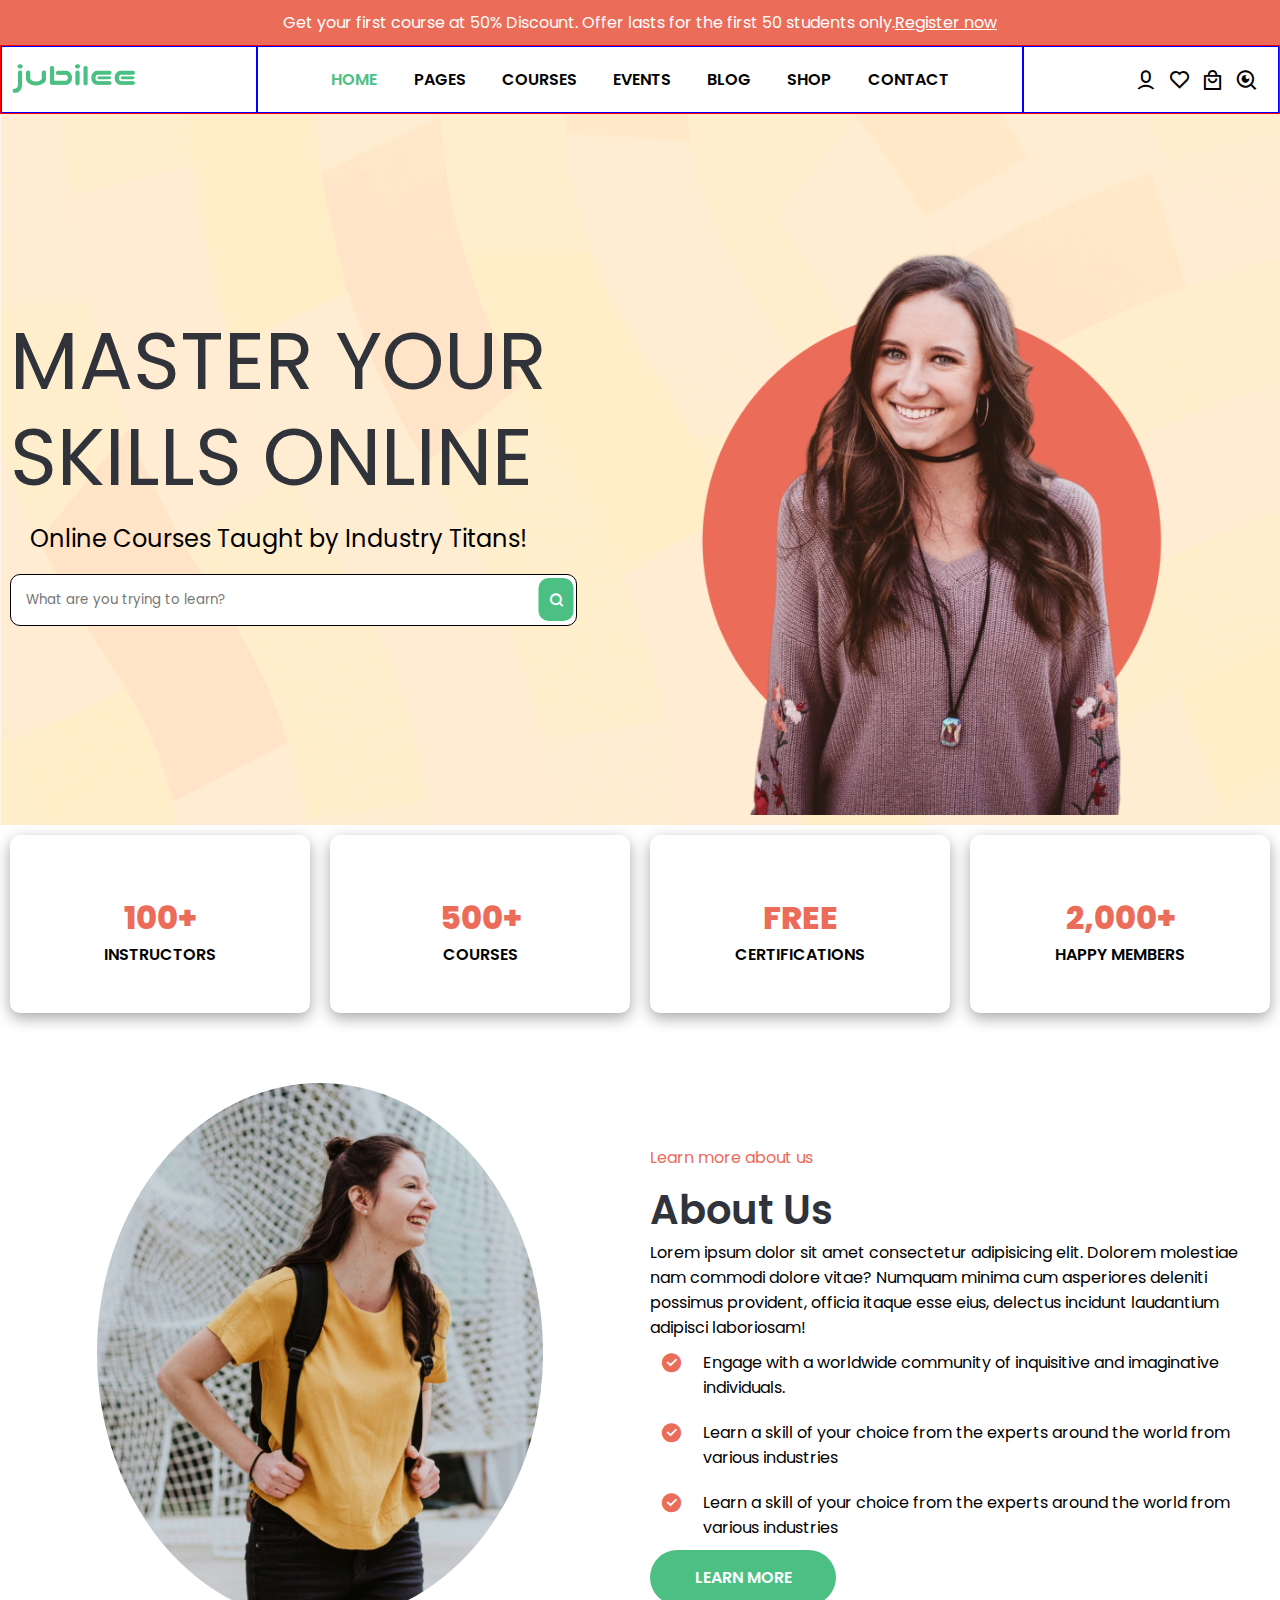
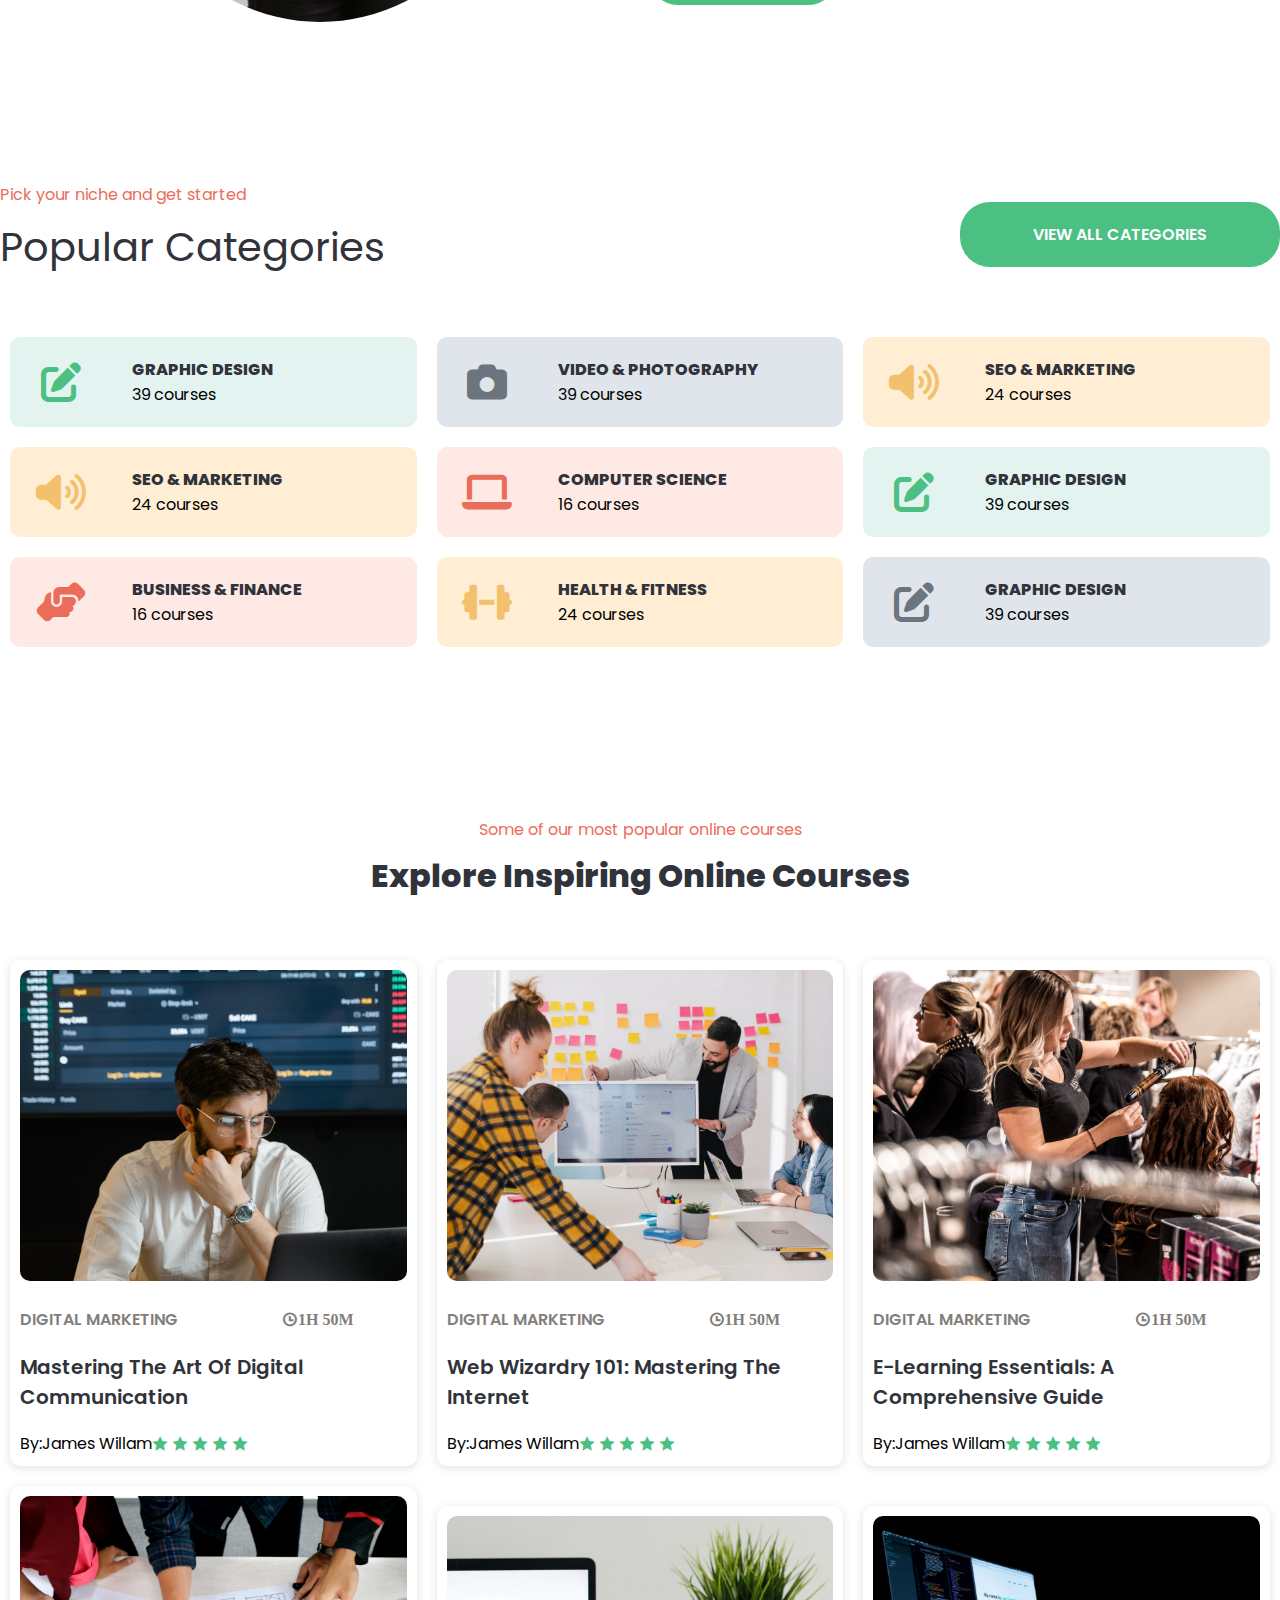
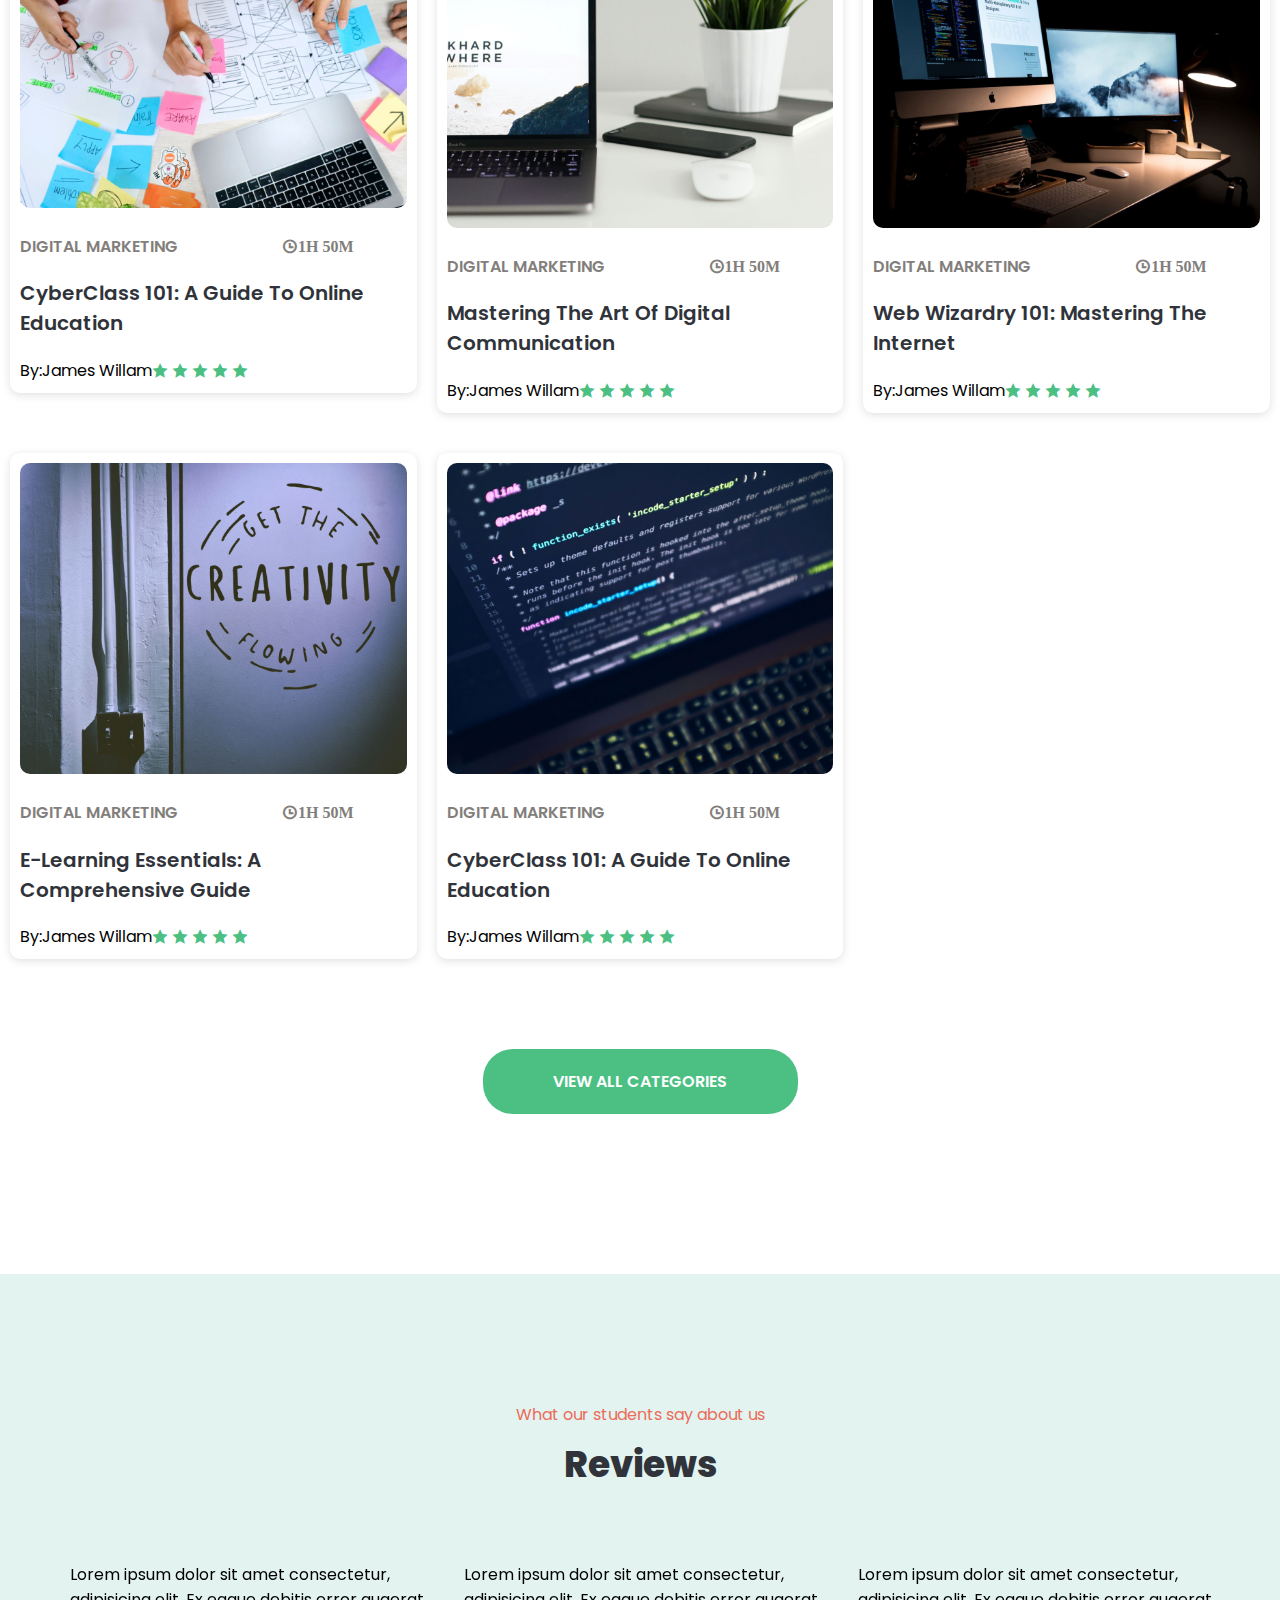
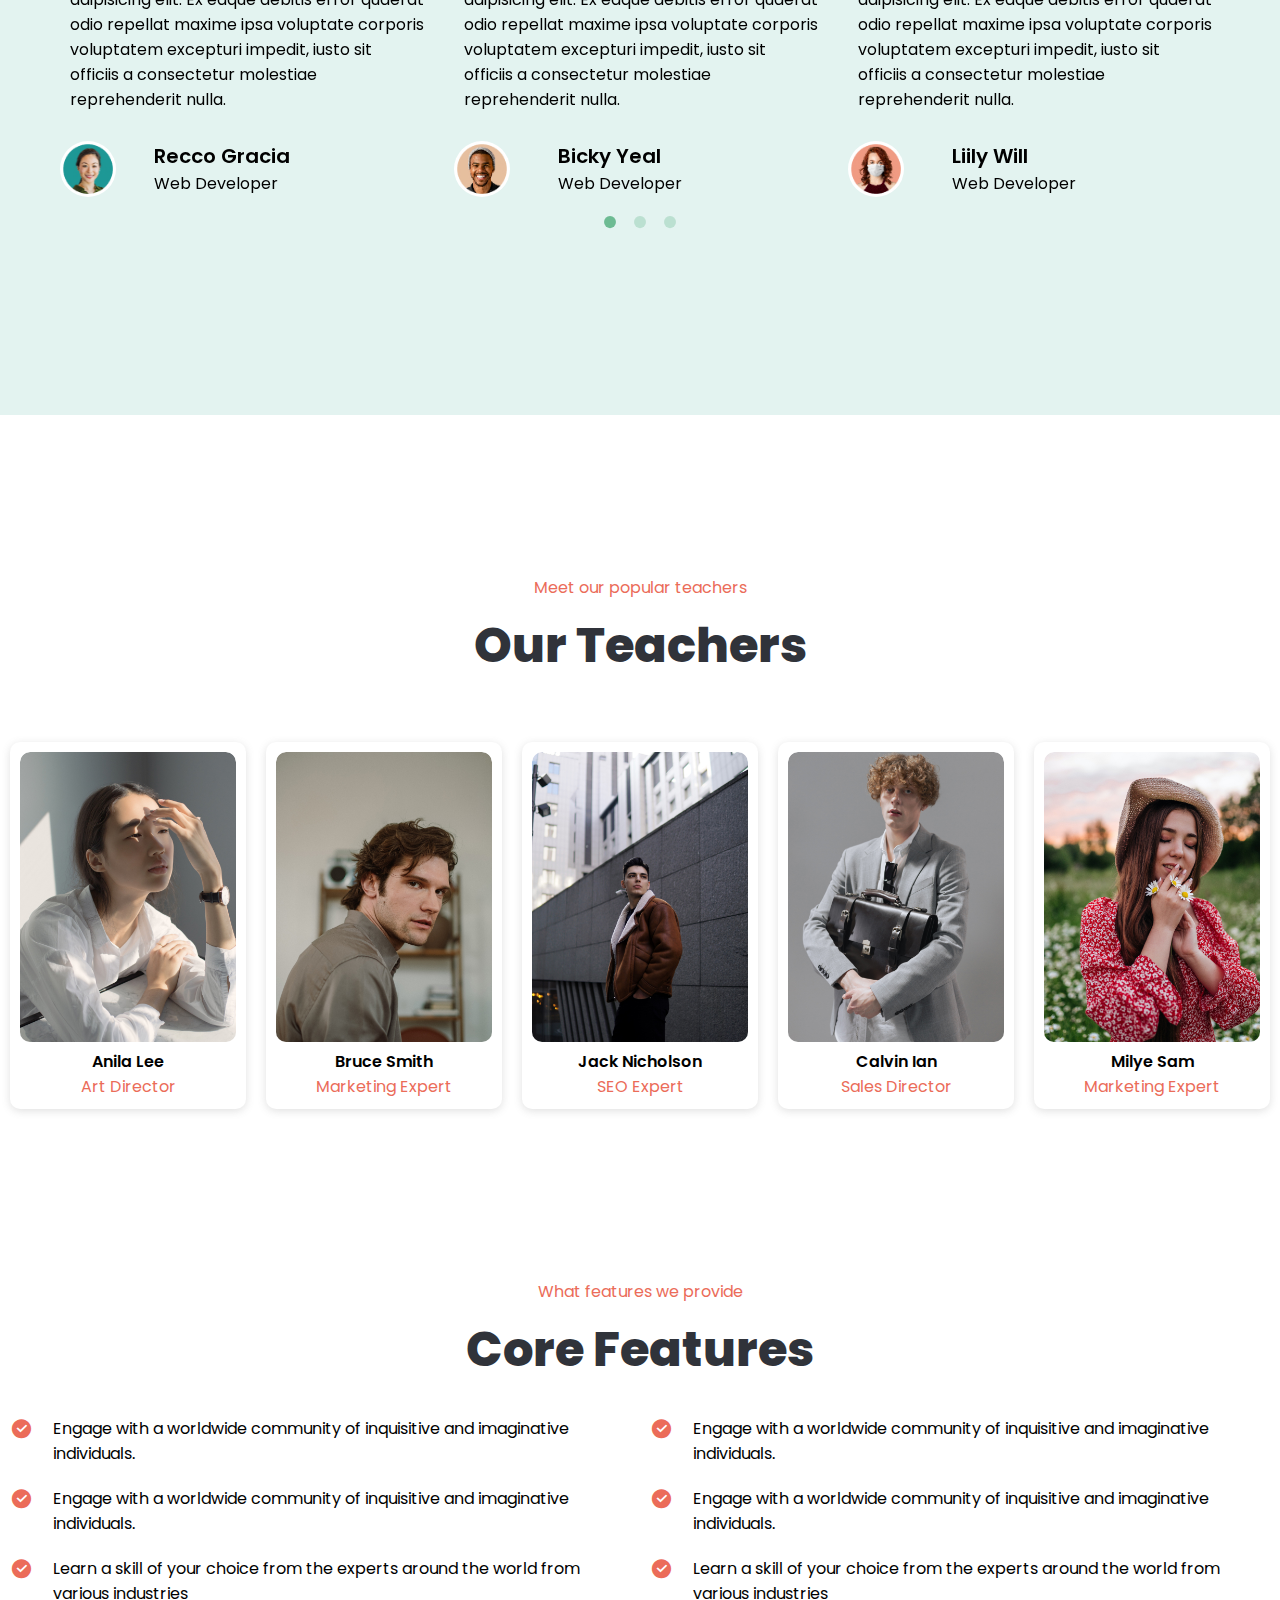
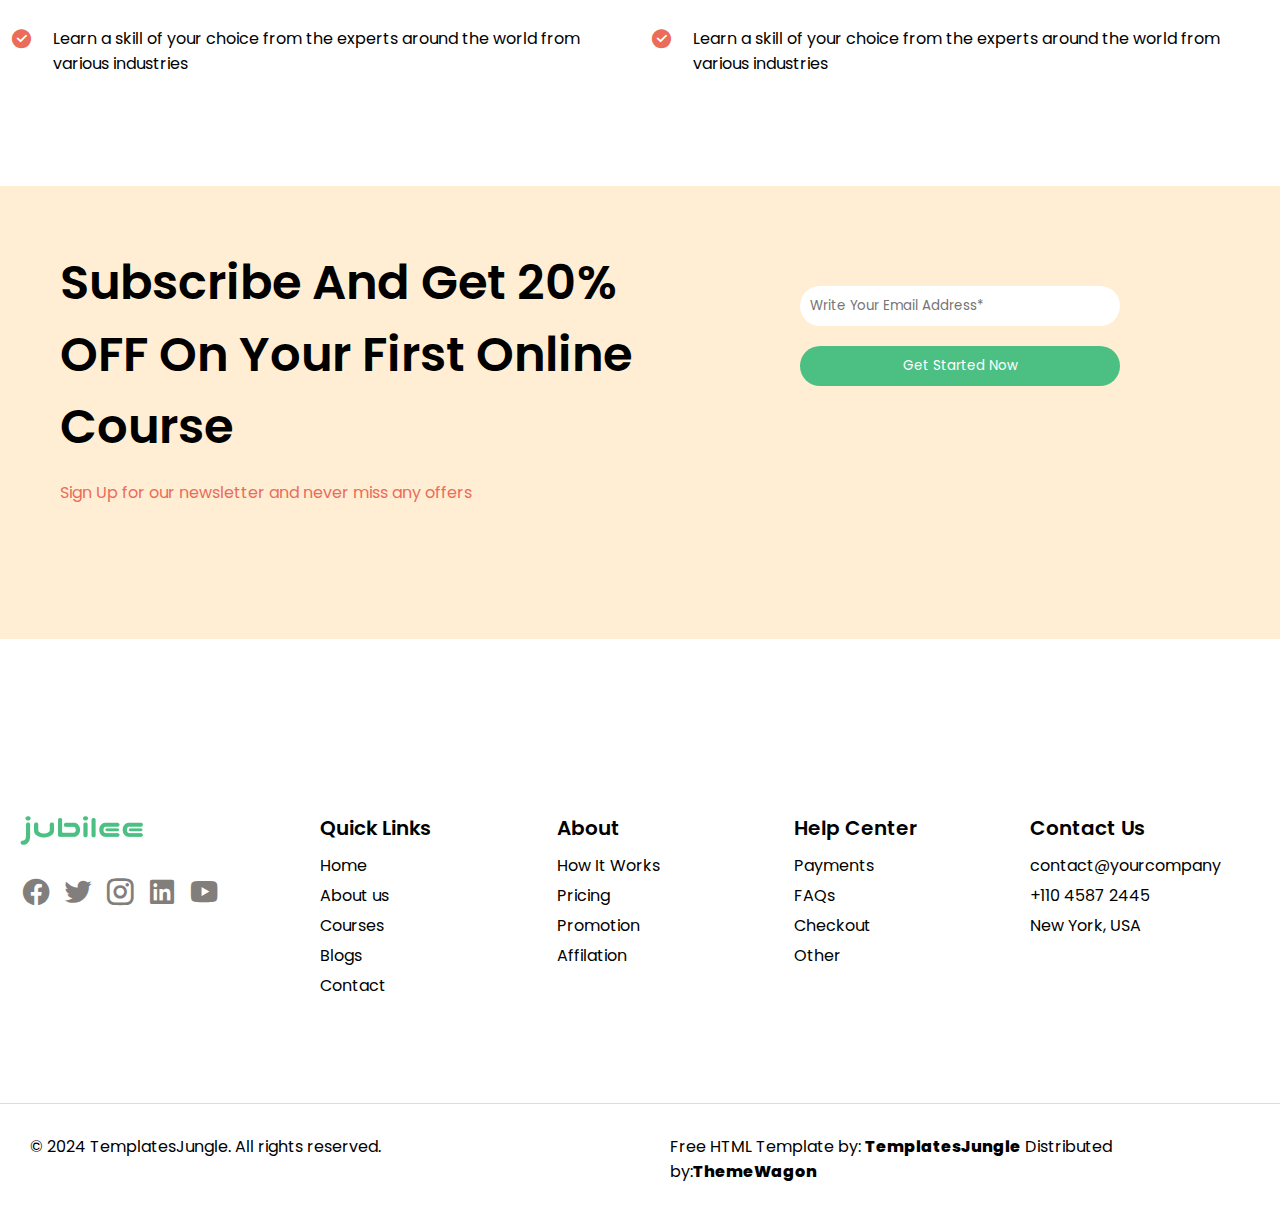
==== commit a77e1a14: "some code added" ====
--- a/index.html
+++ b/index.html
@@ -58,7 +58,7 @@
                 <div class="w-1  w-md-2 p-t p-bottom ">
                     <h class="font80 p-b color-brown line-height">MASTER YOUR SKILLS ONLINE</h>
                     <p class="font24 line-height p20">Online Courses Taught by Industry Titans!</p>
-                        <form action="" class="d-flex">
+                        <form action="" class="display-flex">
                             <input class="inputemail p15 radius b-black" type="text" placeholder="What are you trying to learn?">
                             <button class=" back-color3 box p10 radius">
                                 <i class="ri-search-line"></i>
@@ -497,11 +497,154 @@
                 </div>
           </section>
 
+          <!-- -----------------section----------------------- -->
+
+          <section class="back-green2 ">
+            <div class="container  d-flex mt-150">
+                <div class="w-1  justify-center  align-center">
+                    <div class="w-1 d-flex justify-center">
+                        <p class="font16 color-red p-top p-b p10" >What our students say about us</p>
+                    </div>
+                    <div class="w-1 d-flex justify-center  font24 color-brown">
+                        <h2>Reviews</h2>
+                    </div>
+                </div>
+            </div>
+        </section>
+
+
           <!-- -----------------section-slider----------------------- -->
 
-            <section>
-                <div class="container b-green h-400">
-                    <h1>slider</h1>
+            <section class="back-green2 p-bottom2">
+                <div class="container p50">
+                   <div class="display-flex">
+                    <div class="w-1  ">
+                        <div class="slider autoplay">
+                            <div>
+                               <div class="w-1  p10">
+                              
+                                    <div class="w-1 ">
+                                        <p class="p10">Lorem ipsum dolor sit amet consectetur, 
+                                            adipisicing elit. Ex eaque debitis error quaerat odio 
+                                            repellat maxime ipsa voluptate corporis voluptatem excepturi impedit, 
+                                            iusto sit officiis a consectetur molestiae reprehenderit nulla.</p>
+                                                <div class="w-1  display-flex p-top5">
+                                                    
+                                                 <div class="w-4 ">
+                                                    <img src="img/reviwer1.jpg" alt="" width="60%" class="radius50">
+                                                 </div>
+                                                 <div class="w-7 ">
+                                                    <h class="font20 font-weight  p-t">Recco Gracia</h>
+                                                    <br/>
+                                                    <h class="">Web Developer
+                                                    </h>
+                                                 </div>
+                                                </div>
+                                        </div>
+                                </div>
+                            </div>
+                            <div>
+                                <!-- <h3>2</h3> -->
+                                <div class="w-1  p10">
+                              
+                                    <div class="w-1 ">
+                                        <p class="p10">Lorem ipsum dolor sit amet consectetur, 
+                                            adipisicing elit. Ex eaque debitis error quaerat odio 
+                                            repellat maxime ipsa voluptate corporis voluptatem excepturi impedit, 
+                                            iusto sit officiis a consectetur molestiae reprehenderit nulla.</p>
+                                                <div class="w-1  display-flex p-top5">
+                                                    
+                                                 <div class="w-4 ">
+                                                    <img src="img/reviwer2.jpg" alt="" width="60%" class="radius50">
+                                                 </div>
+                                                 <div class="w-7 ">
+                                                    <h class="font20 font-weight p-l p-t">Bicky Yeal</h>
+                                                    <br/>
+                                                    <h class="p-l">Web Developer
+                                                    </h>
+                                                 </div>
+                                                </div>
+                                        </div>
+                                </div>
+
+                            </div>
+                            <div>
+                                <!-- <h3>3</h3> -->
+                                <div class="w-1  p10">
+                              
+                                    <div class="w-1 ">
+                                        <p class="p10">Lorem ipsum dolor sit amet consectetur, 
+                                            adipisicing elit. Ex eaque debitis error quaerat odio 
+                                            repellat maxime ipsa voluptate corporis voluptatem excepturi impedit, 
+                                            iusto sit officiis a consectetur molestiae reprehenderit nulla.</p>
+                                                <div class="w-1  display-flex p-top5">
+                                                    
+                                                 <div class="w-4 ">
+                                                    <img src="img/reviwer3.jpg" alt="" width="60%" class="radius50">
+                                                 </div>
+                                                 <div class="w-7 ">
+                                                    <h class="font20 font-weight p-l p-t">Liily Will</h>
+                                                    <br/>
+                                                    <h class="p-l">Web Developer
+                                                    </h>
+                                                 </div>
+                                                </div>
+                                        </div>
+                                </div>
+                            </div>
+                            <div>
+                                <!-- <h3>4</h3> -->
+                                <div class="w-1  p10">
+                              
+                                    <div class="w-1 ">
+                                        <p class="p10">Lorem ipsum dolor sit amet consectetur, 
+                                            adipisicing elit. Ex eaque debitis error quaerat odio 
+                                            repellat maxime ipsa voluptate corporis voluptatem excepturi impedit, 
+                                            iusto sit officiis a consectetur molestiae reprehenderit nulla.</p>
+                                                <div class="w-1  display-flex p-top5">
+                                                    
+                                                 <div class="w-4 ">
+                                                    <img src="img/reviwer1.jpg" alt="" width="60%" class="radius50">
+                                                 </div>
+                                                 <div class="w-7 ">
+                                                    <h class="font20 font-weight p-l p-t">Recco Gracia</h>
+                                                    <br/>
+                                                    <h class="p-l">Web Developer
+                                                    </h>
+                                                 </div>
+                                                </div>
+                                        </div>
+                                </div>
+                            </div>
+                            <div>
+                                <!-- <h3>5</h3> -->
+                                <div class="w-1  p10">
+                              
+                                    <div class="w-1 ">
+                                        <p class="p10">Lorem ipsum dolor sit amet consectetur, 
+                                            adipisicing elit. Ex eaque debitis error quaerat odio 
+                                            repellat maxime ipsa voluptate corporis voluptatem excepturi impedit, 
+                                            iusto sit officiis a consectetur molestiae reprehenderit nulla.</p>
+                                                <div class="w-1  display-flex p-top5">
+                                                    
+                                                 <div class="w-4 ">
+                                                    <img src="img/reviwer2.jpg" alt="" width="60%" class="radius50">
+                                                 </div>
+                                                 <div class="w-7 ">
+                                                    <h class="font20 font-weight p-l p-t">Recco Gracia</h>
+                                                    <br/>
+                                                    <h class="p-l">Web Developer
+                                                    </h>
+                                                 </div>
+                                                </div>
+                                        </div>
+                                </div>
+                            </div>
+                           
+                        </div>
+                    </div>
+                   </div>
+                    </div>
                 </div>
             </section>
 
@@ -524,42 +667,55 @@
               <section>
                 <div class="container mt-50  d-flex">
                     <div class="w-1  w-sm-2 w-md-3 w-lg-4 w-xl-5 p10">
-                        <div class="w-1 p10 radius shadow2">
-                            <img src="img/teacher1.jpg" alt="" width="100%" class="radius">
-                            <h5 class="p-left2 font16">Anila Lee</h5>
-                            <h class="p-left3 font16 color-red">Art Director</h>
+                        <div class="w-1 p10 radius shadow2 ">
+                            <div class="w-1 imgffect">
+                                <img src="img/teacher1.jpg" alt="" width="100%" class="radius"> 
+                            </div>
+                            <div class="w-1  d-flex  justify-center font16 font-weight"> Anila Lee</div>
+                            <div class="w-1  d-flex justify-center font16 color-red">Art Director</div>
 
                         </div>
                     </div>
                     <div class="w-1  w-sm-2 w-md-3 w-lg-4 w-xl-5 p10">
                         <div class="w-1 p10 radius shadow2">
-                            <img src="img/teacher2.jpg" alt="" width="100%" class="radius">
-                            <h5 class="p-left2 font16">Bruce Smith</h5>
-                            <h class="p-left3 font16 color-red">Marketing Expert</h>
+                            <div class="w-1 imgffect">
+                                <img src="img/teacher2.jpg" alt="" width="100%" class="radius"> 
+                            </div>
+                            <div class="w-1  d-flex  justify-center font16 font-weight">Bruce Smith</div>
+                            <div class="w-1  d-flex justify-center font16 color-red">Marketing Expert</div>
+
 
                         </div>
                     </div>
                     <div class="w-1  w-sm-2 w-md-3 w-lg-4 w-xl-5 p10">
                         <div class="w-1 p10 radius shadow2">
-                            <img src="img/teacher3.jpg" alt="" width="100%" class="radius">
-                            <h5 class="p-left font16">Jack Nicholson</h5>
-                            <h class="p-left3 font16 color-red">SEO Expert</h>
+                            <div class="w-1 imgffect">
+                                <img src="img/teacher3.jpg" alt="" width="100%" class="radius"> 
+                            </div>
+                            <div class="w-1  d-flex  justify-center font16 font-weight">Jack Nicholson</div>
+                            <div class="w-1  d-flex justify-center font16 color-red">SEO Expert</div>
+
 
                         </div>
                     </div>
                     <div class="w-1  w-sm-2 w-md-3 w-lg-4 w-xl-5 p10">
                         <div class="w-1 p10 radius shadow2">
-                            <img src="img/teacher4.jpg" alt="" width="100%" class="radius">
-                            <h5 class="p-left2 font16">Calvin Ian</h5>
-                            <h class="p-left3 font16 color-red">Sales Director</h>
+                            <div class="w-1 imgffect">
+                                <img src="img/teacher4.jpg" alt="" width="100%" class="radius"> 
+                            </div>
+                            <div class="w-1  d-flex  justify-center font16 font-weight">Calvin Ian</div>
+                            <div class="w-1  d-flex justify-center font16 color-red">Sales Director</div>
+
 
                         </div>
                     </div>
                     <div class="w-1  w-sm-2 w-md-3 w-lg-4 w-xl-5 p10">
                         <div class="w-1 p10 radius shadow2">
-                            <img src="img/teacher5.jpg" alt="" width="100%" class="radius">
-                            <h5 class="p-left2 font16">Milye Sam</h5>
-                            <h class="p-left3 font16 color-red">Marketing Expert</h>
+                            <div class="w-1 imgffect">
+                                <img src="img/teacher5.jpg" alt="" width="100%" class="radius"> 
+                            </div>
+                            <div class="w-1  d-flex  justify-center font16 font-weight">Milye Sam</div>
+                            <div class="w-1  d-flex justify-center font16 color-red">Marketing Expert</div>
 
                         </div>
                     </div>
@@ -652,29 +808,117 @@
                 </section>
 
                 <!-- -----------------footer----------------------- -->
-                 <footer>
-                    <div class="container b-orange d-flex mt-150">
-                      <div class="w-5 b-red h-200  ">
-                            
-                      </div>
-                      <div class="w-8 b-red h-200 d-flex">
-                        <div class="w-4 b-gray "></div>
-                        <div class="w-4 b-gray "></div>
-                        <div class="w-4 b-gray "></div>
-                        <div class="w-4 b-gray "></div>
-                      </div>
-                    </div>
-                 </footer>
+       
+                <footer>
+                    <div class="container mt-150 mt-b-100 ">
+                        <div class="d-flex">
+                            <div class="w-1 w-xl-4 w-md-2 w-lg-2  w-sm-1 ">
+                                    <div class="w-1 ">
+                                        <div class="w-1 d-flex p20">
+                                            <img src="img/logo.png">
+                                        </div>
+                                        <div class="d-flex p10 ">
+                                            <i class="ri-facebook-circle-fill p-r p-l   font32  color-gray  t-green"></i>
+                                            <i class="ri-twitter-fill p-r    font32  color-gray  t-green"></i>
+                                            <i class="ri-instagram-line p-r   font32   color-gray  t-green"></i>
+                                            <i class="ri-linkedin-box-fill p-r   font32   color-gray  t-green"></i>
+                                            <i class="ri-youtube-fill p-r   font32   color-gray  t-green"></i>
+                
+                                        </div>
+                                    </div>
+                            </div>
+
+                            <div class="w-1 w-xl-18 w-md-2  w-lg-2 w-sm-1  ">
+                                <div class="w-1">
+                                    <p class="font-20  p-b font20 font-weight p-top">Quick Links</p>
+                                </div>
+                                <div class="w-1">
+                                    <p class=" p-b2 t-green">Home</p>
+                                </div>
+                                <div class="w-1">
+                                    <p class="p-b2 p-left-10 t-green">About us</p>
+                                </div>
+                                <div class="w-1">
+                                    <p class="p-b2 p-left-10 t-green">Courses</p>
+                                </div>
+                                <div class="w-1">
+                                    <p class="p-b2 p-left-10 t-green">Blogs</p>
+                                </div>
+                                <div class="w-1">
+                                    <p class="p-b2 p-left-10 t-green ">Contact</p>
+                                </div>
+                            </div>
+
+                            <div class="w-1 w-xl-18 w-md-2  w-lg-2 w-sm-1 ">
+                                <div class="w-1">
+                                    <p class="font-20  p-b  font20 font-weight     p-top">About</p>
+                                </div>
+                                <div class="w-1">
+                                    <p class="p-b2 p-left-10 t-green">How It Works</p>
+                                </div>
+                                <div class="w-1">
+                                    <p class="p-b2 p-left-10 t-green">Pricing</p>
+                                </div>
+                                <div class="w-1">
+                                    <p class="p-b2 p-left-10 t-green">Promotion</p>
+                                </div>
+                                <div class="w-1">
+                                    <p class="p-b2 p-left-10 t-green">Affilation</p>
+                                </div>
+            
+                            </div>
+
+                            <div class="w-1 w-xl-18 w-md-2  w-lg-2 w-sm-1 ">
+                                <div class="w-1">
+                                    <p class="font-20 f-weight-600 p-b  font20 font-weight     p-top">Help Center</p>
+                                </div>
+                                <div class="w-1">
+                                    <p class="p-b2 t-green">Payments</p>
+                                </div>
+                                <div class="w-1">
+                                    <p class="p-b2 t-green">FAQs</p>
+                                </div>
+                                <div class="w-1">
+                                    <p class="p-b2 t-green">Checkout</p>
+                                </div>
+                                <div class="w-1">
+                                    <p class="p-b2 t-green">Other</p>
+                                </div>
+            
+                            </div>
+
+                            <div class="w-1  w-xl-18 w-md-2 w-lg-2 w-sm-1 ">
+                                <div class="w-1">
+                                    <p class="font-20 f-weight-600 p-b  font20 font-weight     p-top">Contact Us</p>
+                                </div>
+                                <div class="w-1">
+                                    <p class="p-b2 t-green">contact@yourcompany</p>
+                                </div>
+                                <div class="w-1">
+                                    <p class="p-b2 t-green">+110 4587 2445</p>
+                                </div>
+                                <div class="w-1">
+                                    <p class="p-b2 t-green">New York, USA</p>
+                                </div>
+            
+                            </div>
+                        </div>
+                    </div>
+                </footer>
 
                  <!-- -----------------footer----------------------- -->
 
-                 <footer>
-                        <div class="container b-red d-flex">
-                            <div class="w-1 b-green p10 w-md-2">
-                                <div class="w-1 b-gray h-200"></div>
-                            </div>
-                            <div class="w-1 b-green p10 w-md-2">
-                                <div class="w-1 b-gray h-200"></div>
+                 <footer class="b-up">
+                        <div class="container  d-flex">
+                            <div class="w-1  p10 w-md-2 ">
+                                <div class="w-1  p20">
+                                    <p>© 2024 TemplatesJungle. All rights reserved.</p>
+                                </div>
+                            </div>
+                            <div class="w-1  p10 w-md-2">
+                                <div class="w-1  d-flex justify-content p20">
+                                    <p>Free HTML Template by: <b>TemplatesJungle</b> Distributed by:<b>ThemeWagon</b> </p>
+                                </div>
                             </div>
                         </div>
                  </footer>
--- a/style/style.css
+++ b/style/style.css
@@ -73,6 +73,10 @@
     margin-top: 150px;
 }
 
+.mt-b-100{
+    margin-bottom: 100px;
+}
+
 
 
 /* ----------------------------padding------------------ */
@@ -83,6 +87,10 @@
 .p20{
     padding: 20px 20px;
 }
+.p50{
+    padding: 50px 50px;
+}
+
 
 .p15{
     padding: 15px 15px;
@@ -102,6 +110,9 @@
 .p-b{
     padding-bottom: 10px;
 }
+.p-b2{
+    padding-bottom: 5px;
+}
 
 .p-bottom{
     padding-bottom: 15%;
@@ -189,6 +200,13 @@
     border: none;
 }
 
+.b-white{
+    border: 1px solid white;
+}
+
+.b-up{
+    border-top: 1px solid gainsboro;
+}
 
 
 
@@ -231,6 +249,10 @@
 }
 .back-tomato{
     background-color: #ffe9e5;
+}
+
+.back-green2{
+    background-color: #e3f3f0;
 }
 
 /* -------------------------------------------------------css-design---------------------------------------- */
@@ -300,6 +322,10 @@
 }
 .font24{
     font-size: 24px;
+}
+
+.font14{
+    font-size: 14px;
 }
 
 .font16{
@@ -412,6 +438,28 @@
     transition: all 0.5s;
 }
 
+
+.imgffect{
+    position: relative;
+    overflow: hidden;
+    width: 100%;
+   border-radius: 10px;
+    
+}
+
+.imgffect img{
+    transition: all 0.5s;
+}
+
+.imgffect:hover img{
+    scale: 1.1;
+}
+
+.t-green:hover{
+    color: #46a874;
+    transition: all 0.5s;
+
+}
 /* --------------button---------------------- */
 
 .lm{
@@ -423,4 +471,53 @@
     background-color: #46a874;
     color: white;
     transition: all 0.5s;
-}+}
+
+
+/* ------------slider------------------------- */
+
+
+.slick-next {
+    right: -25px;
+    display: none;
+}
+
+.slick-prev{
+    display: none;
+}
+
+.slick-dots li button:before {
+    font-family: 'slick';
+    font-size: 50px !important;
+    line-height: 20px;
+    position: absolute;
+    top: 0;
+    left: 0;
+    /* width: 20px; */
+    height: 20px;
+    content: '•';
+    text-align: center;
+    opacity: .25;
+    color:#46a874 !important;
+    
+}
+
+
+/* .slick-prev .slick-next {
+    font-size: 0;
+    line-height: 0;
+    position:absolute;
+    top: 50%;
+    display: block;
+    width: 20px;
+    height: 20px;
+    padding: 0;
+    -webkit-transform: translate(0, -50%);
+    -ms-transform: translate(0, -50%);
+    transform: translate(0, -50%);
+    cursor: pointer;
+    color: transparent;
+    border: none;
+    outline: none;
+    background: transparent;
+} */--- a/style/media.css
+++ b/style/media.css
@@ -59,9 +59,6 @@
         width: 50%;
     }
 
-    .align-start{
-        align-items: start;
-    }
     .w-md-3{
         width: 33.33%;
     }
@@ -99,6 +96,10 @@
     .w-xl-5{
         width: 20%;
     }
+
+    .w-xl-18{
+        width: 18.5%;
+    }
 }
 
 @media(min-width:1400px){
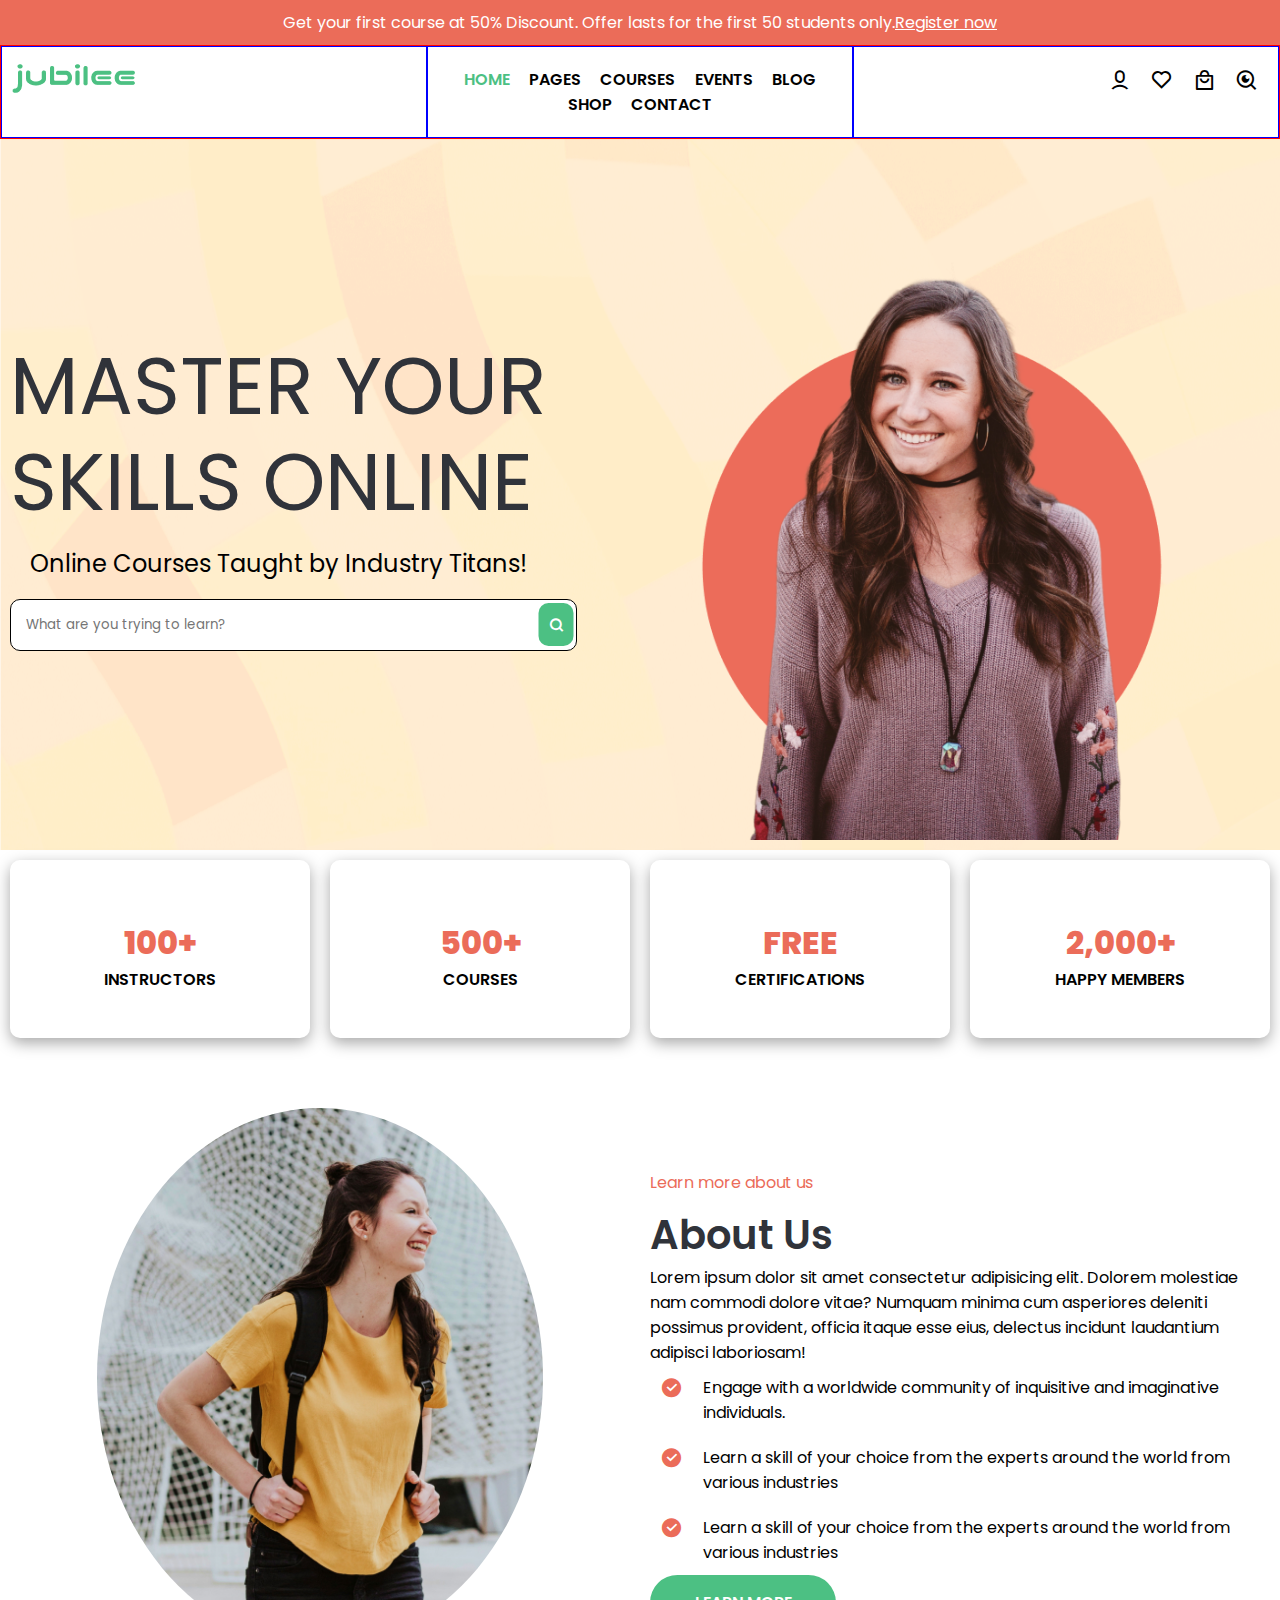
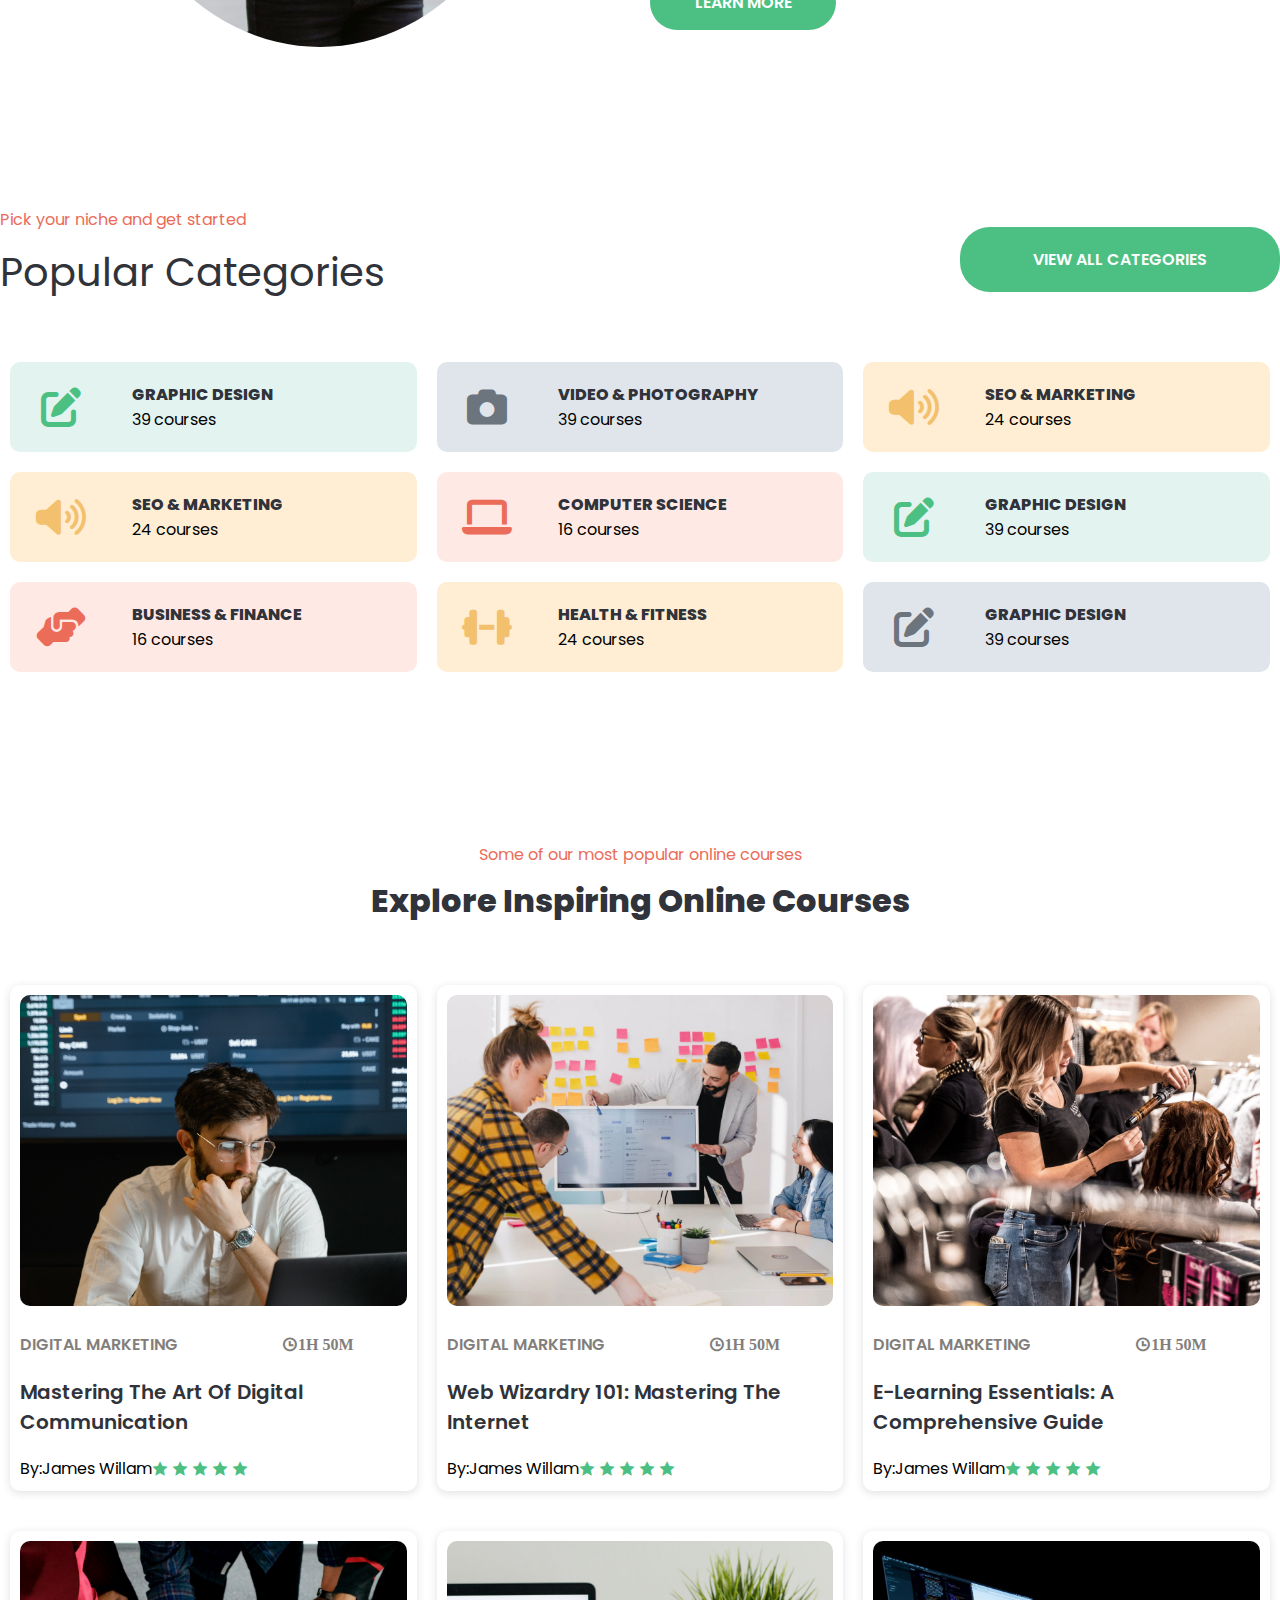
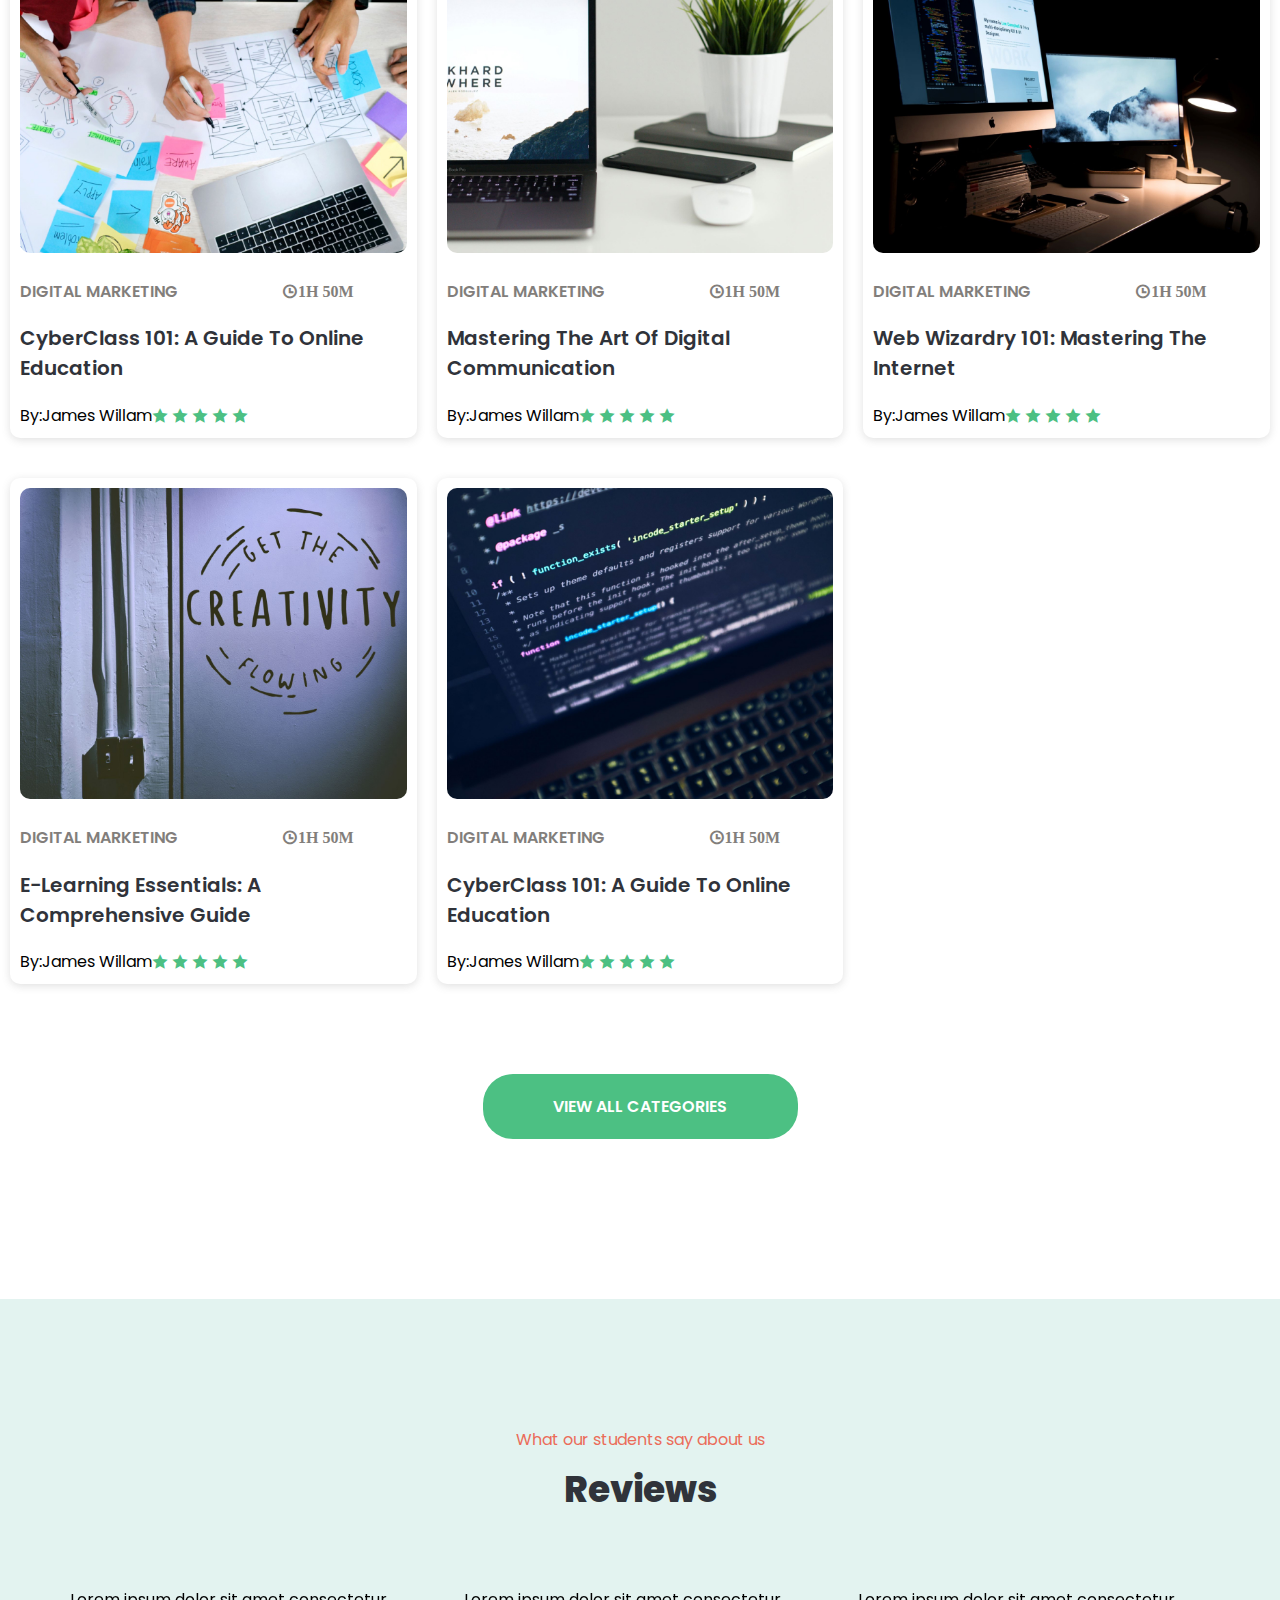
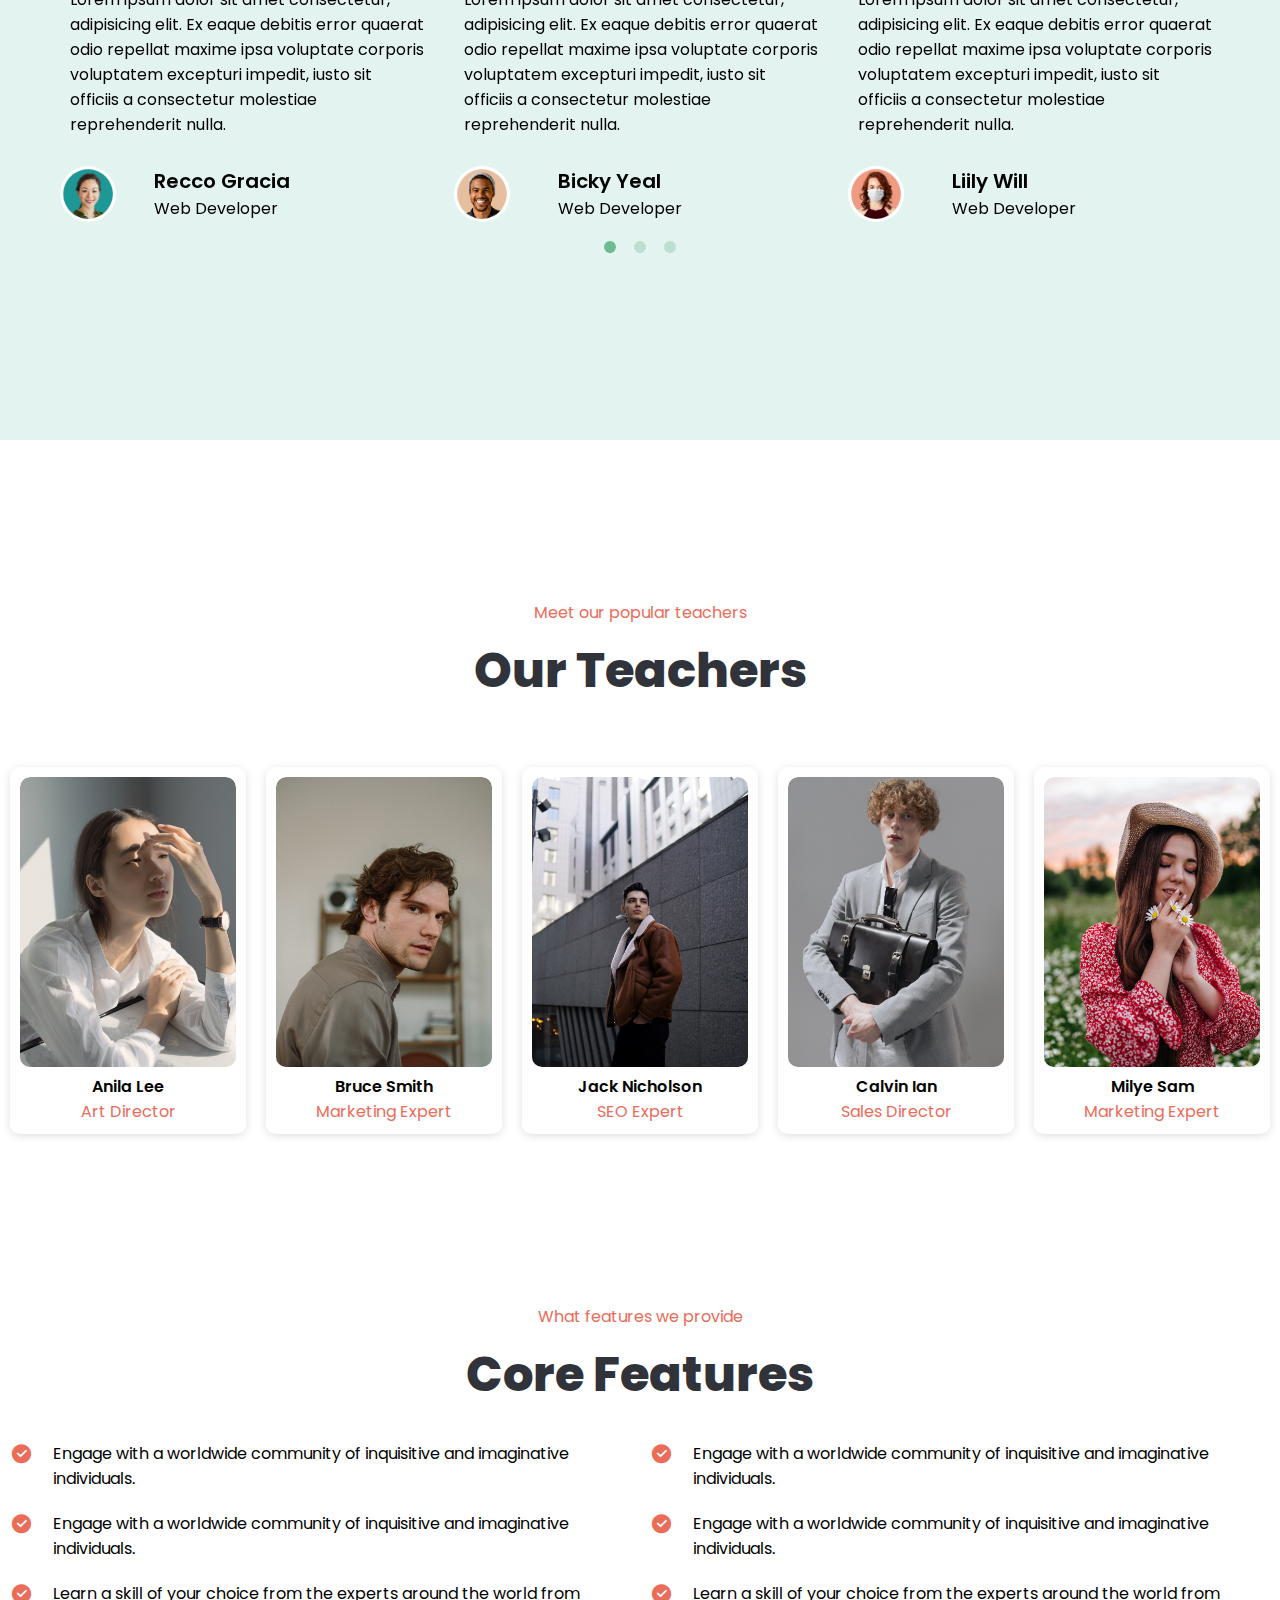
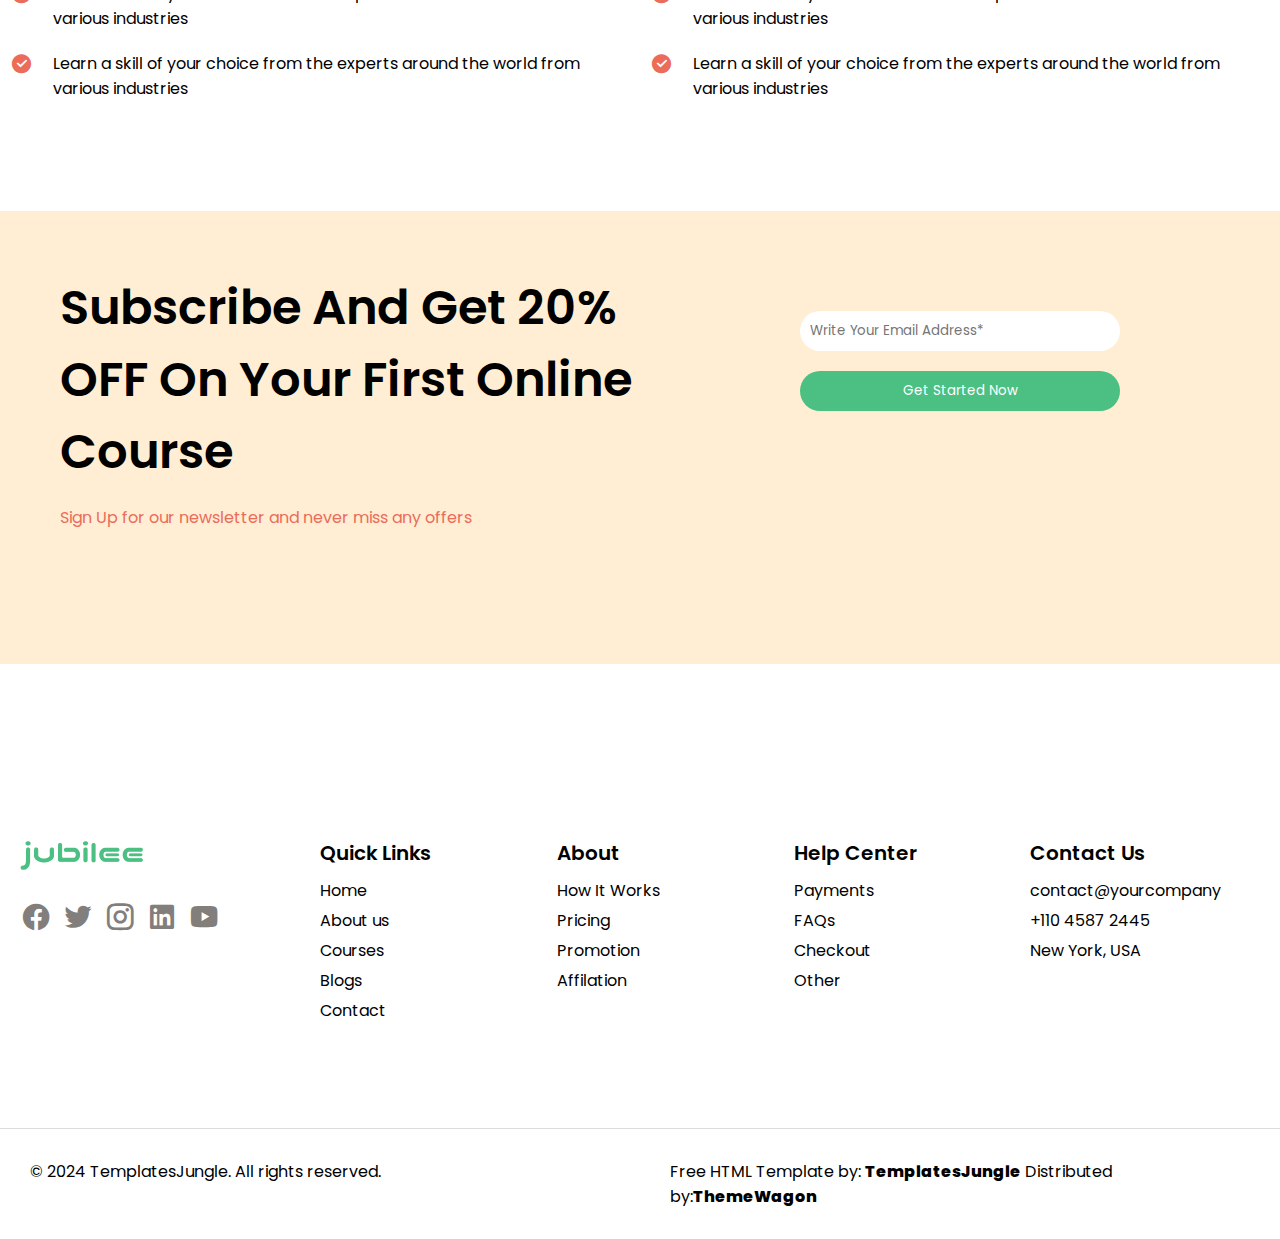
==== commit 98ff094e: "adding" ====
--- a/index.html
+++ b/index.html
@@ -3,7 +3,7 @@
 <head>
     <meta charset="UTF-8">
     <meta name="viewport" content="width=device-width, initial-scale=1.0">
-    <title>minimum-screen</title>
+    <title>Jubilee-Free online Course HTML</title>
     <link rel="stylesheet" href="style/style.css">
     <link rel="stylesheet" href="style/media.css">
      <link rel="stylesheet" href="style/slick-theme.css">
@@ -26,10 +26,10 @@
     <!-- -----------------navbar----------------------- -->
 
         <div class="container-fluid b-red d-flex">
-            <div class="w-5  b-blue p10">
+            <div class="w-1 w-xs-2 w-lg-3  b-blue p10">
                 <img src="img/logo.png" alt="">
             </div>
-            <div class="w-6 b-blue ">
+            <div class="w-1  w-xs-2  w-lg-3 b-blue ">
                     <div class="items ">
                         <ul class="d-flex justify-center gap p20 ">
                             <li class="color-green">HOME</li>
@@ -41,9 +41,17 @@
                             <li>CONTACT</li>
                         </ul>
                     </div>
-            </div>
-
-            <div class="w-5 b-blue p20 icons  gap d-flex justify-content">
+
+                    <button class="menu-button p10">
+                        <i class="ri-menu-line  "></i>
+                    </button>
+     </div>
+          
+           
+            <div class="w-1 w-xs-2 w-lg-3  b-blue p20 icons  gap d-flex justify-content">
+
+              
+
                 <i class="ri-user-6-line"></i>
                 <i class="ri-heart-line"></i>
                 <i class="ri-shopping-bag-4-line"></i>
@@ -371,7 +379,7 @@
                         </h>
                     </div>
                 </div>
-                <div class="w-1   w-sm-2 w-lg-3 w-xxl-4 p10">
+                <div class="w-1  mt-20 w-sm-2 w-lg-3 w-xxl-4 p10">
                     <div class="w-1  radius shadow2 d-flex p10">
                         <div class="w-1  ">
                             <img src="img/item4.jpg" alt="" width="100%" class="radius">
--- a/style/media.css
+++ b/style/media.css
@@ -17,9 +17,7 @@
     width: 60%;
 }
 
-.w-10{
-    width: 40%;
-}
+
 
 .w-7{
     width: 75%;
@@ -33,8 +31,32 @@
 .w-9{
     width: 3%;
 }
+.w-10{
+    width: 40%;
+}
 
+.w-11{
+    width: 6%;
+}
 
+.items{
+    display: none;
+}
+
+.menu-button{
+    display: block;
+    
+}
+
+@media(min-width:240px){
+    .w-xs-2{
+        width: 50%;
+    }
+
+    .menu-button{
+        justify-content: end;
+    }
+}
 
 
 @media(min-width:576px){
@@ -79,6 +101,17 @@
     .w-lg-4{
         width: 25%;
     }
+    .items{
+        display:block
+    }
+    .menu-button{
+        display: none;
+        
+    }
+
+
+  
+    
 }
 @media(min-width:1200px){
     .w-xl-1{
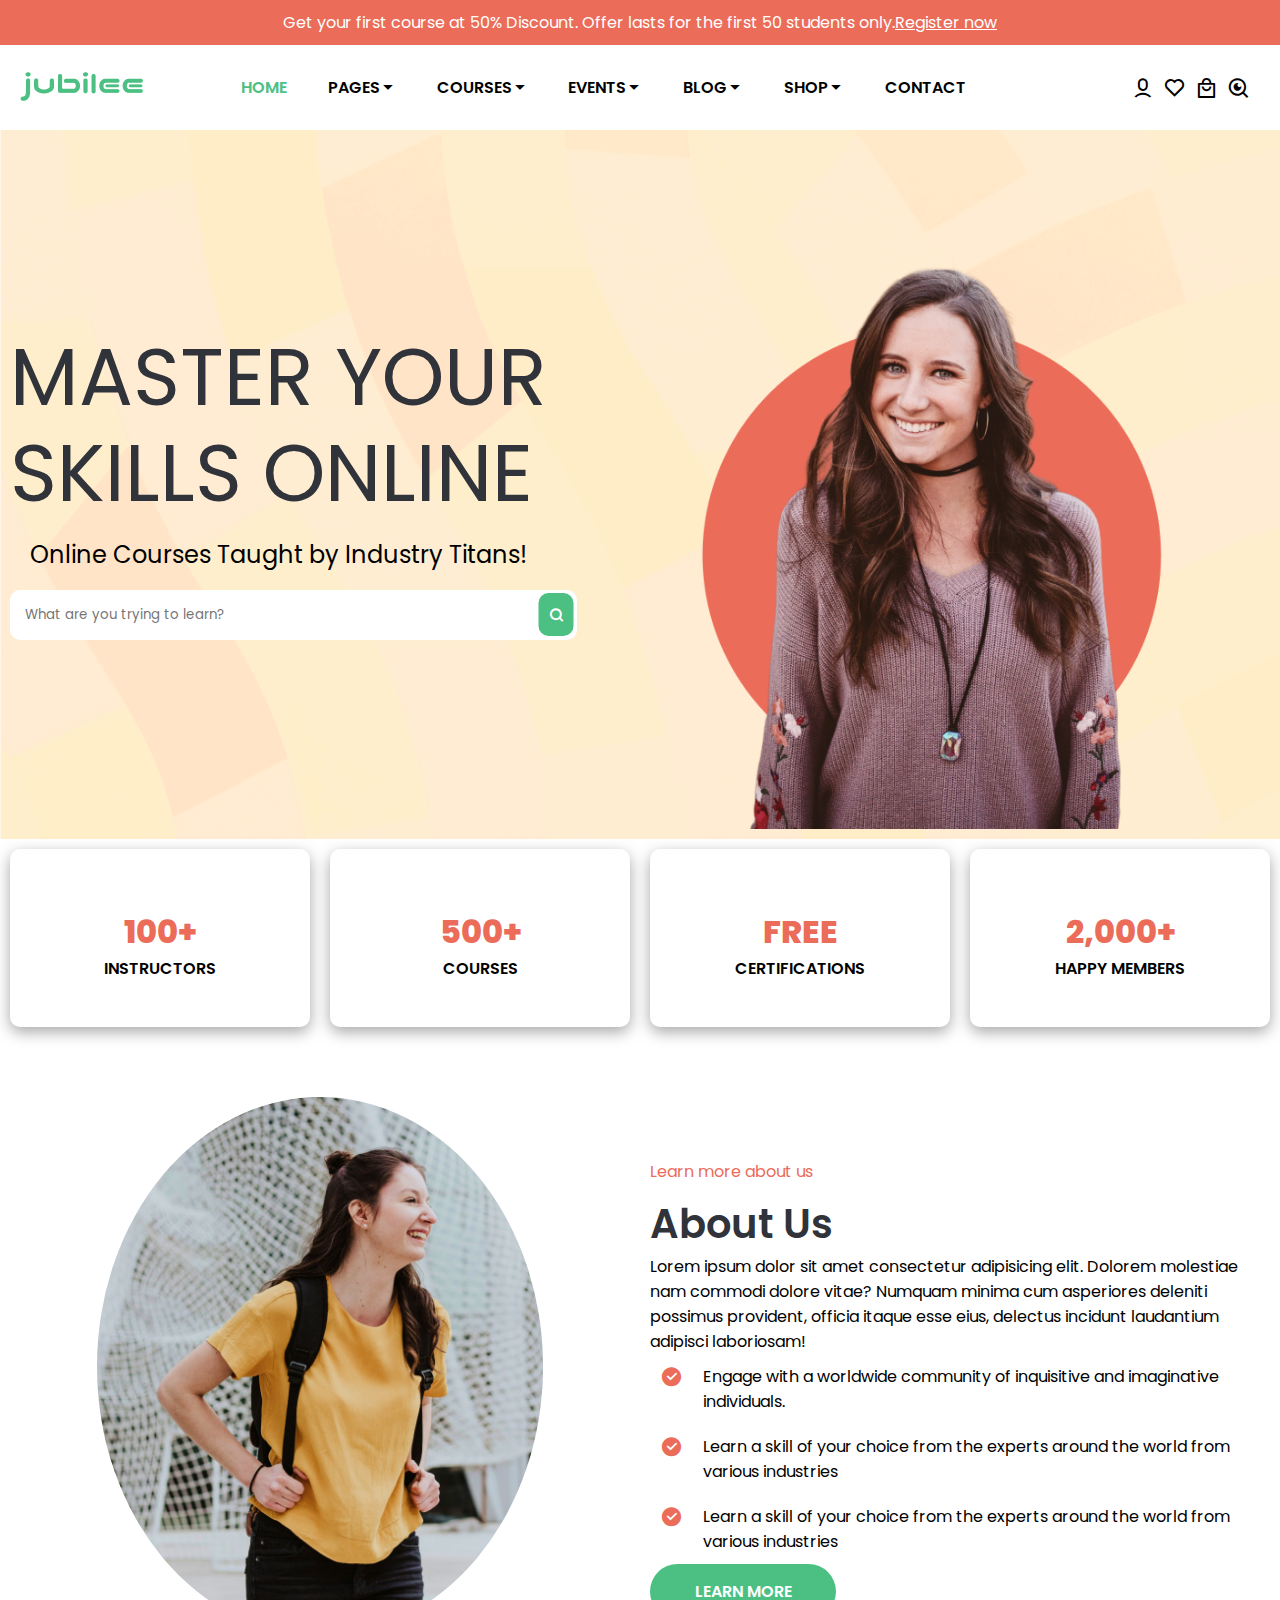
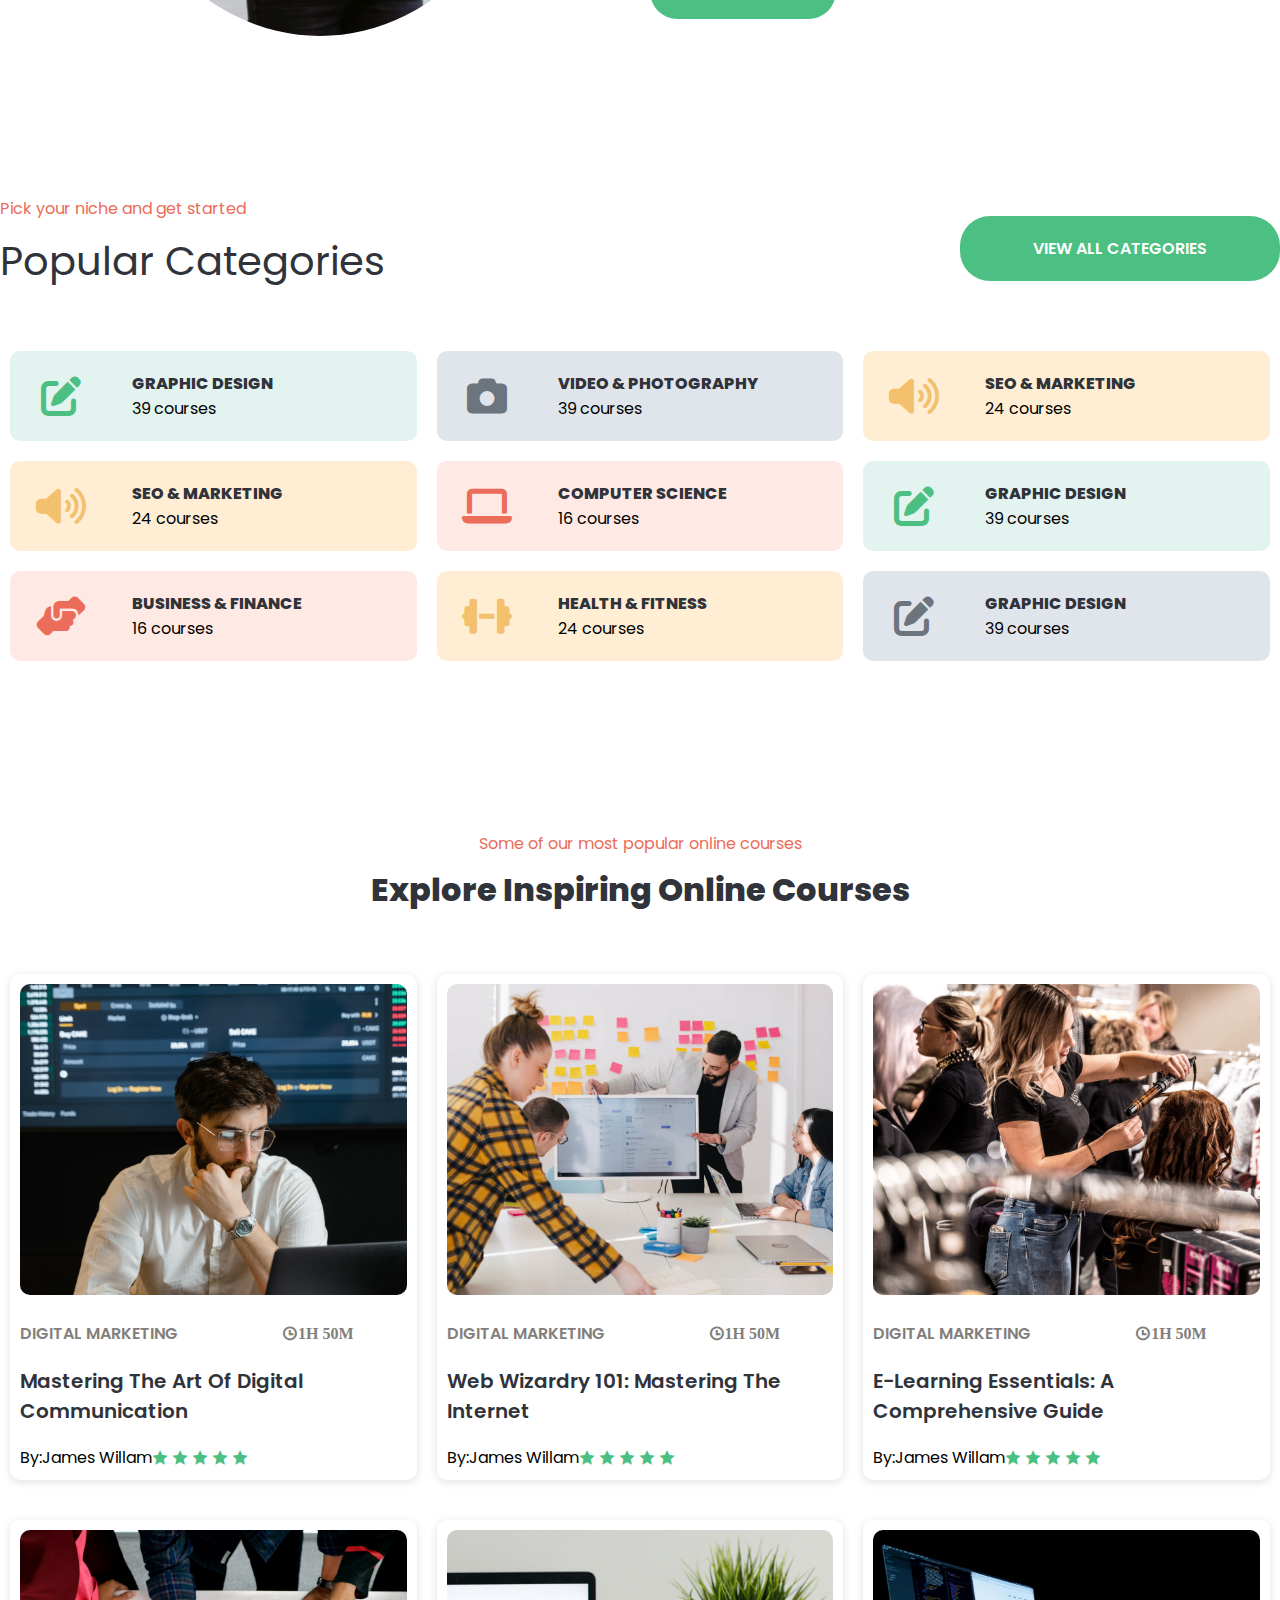
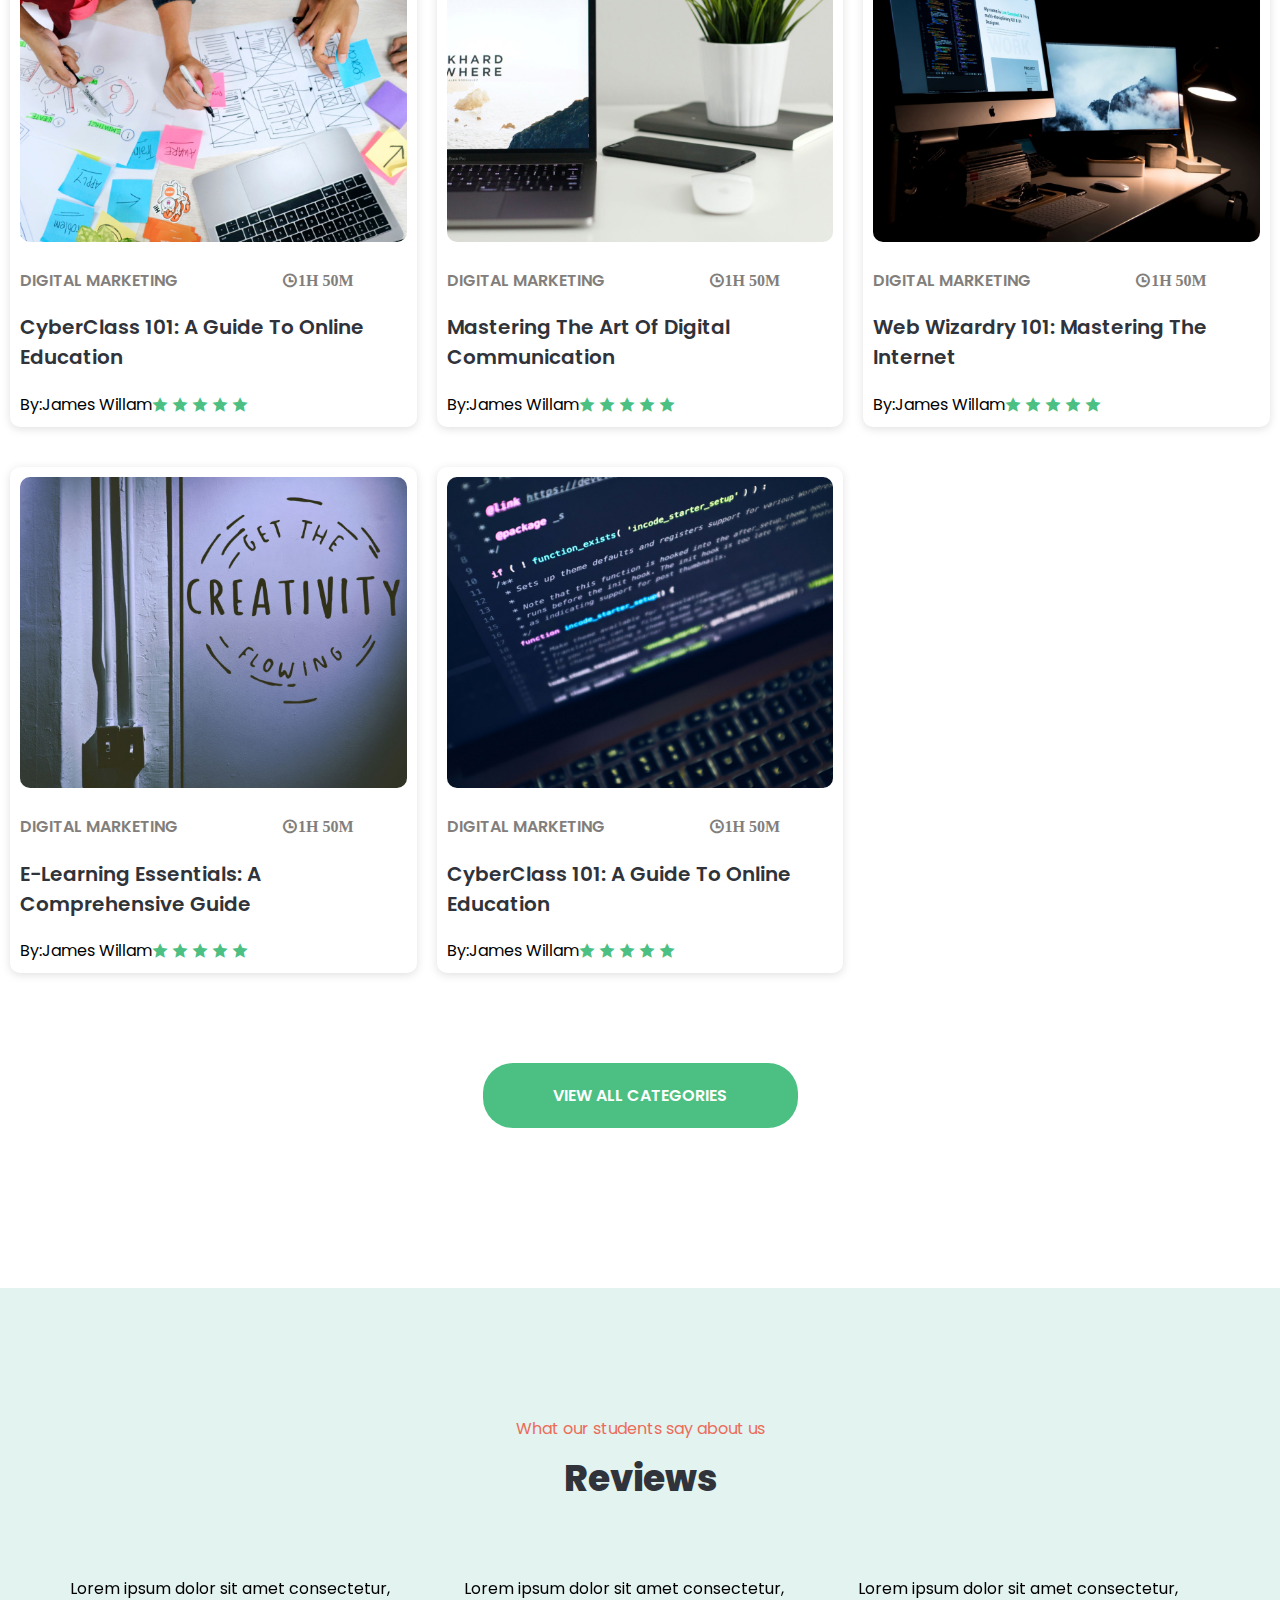
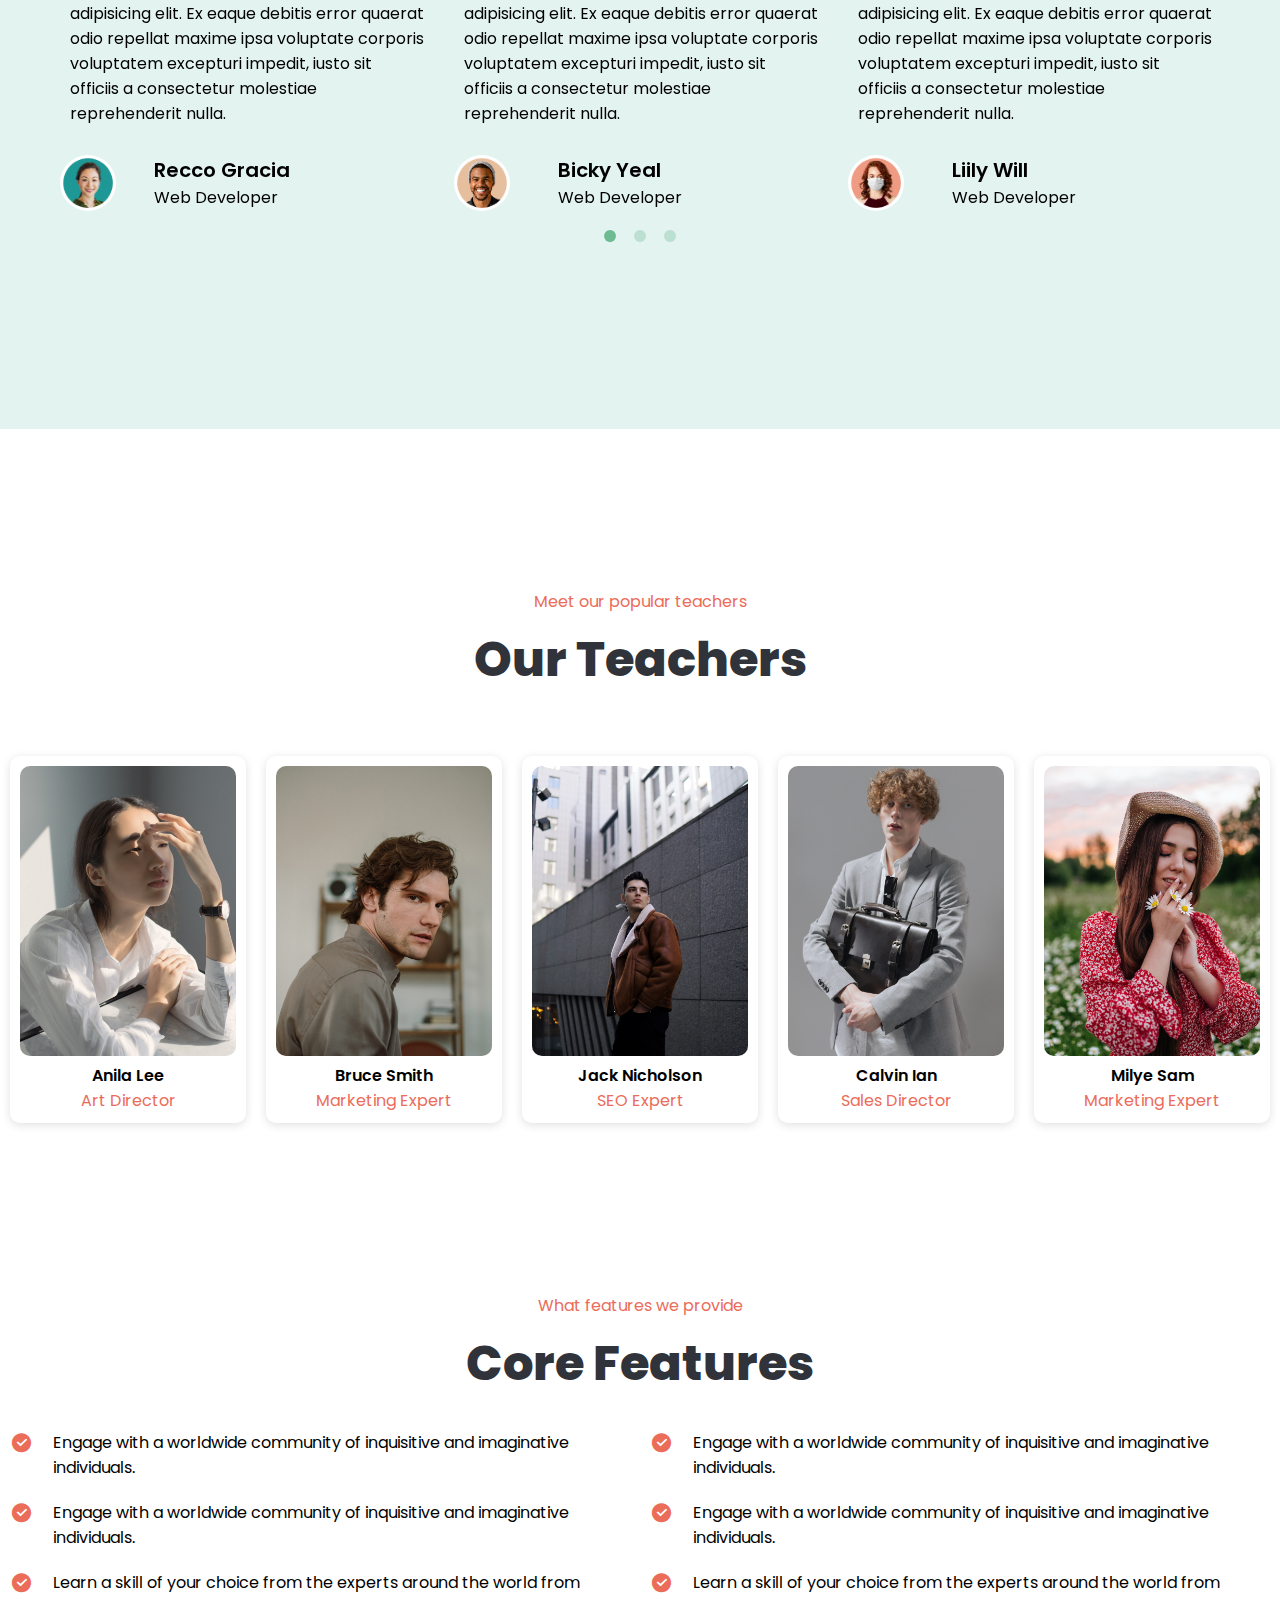
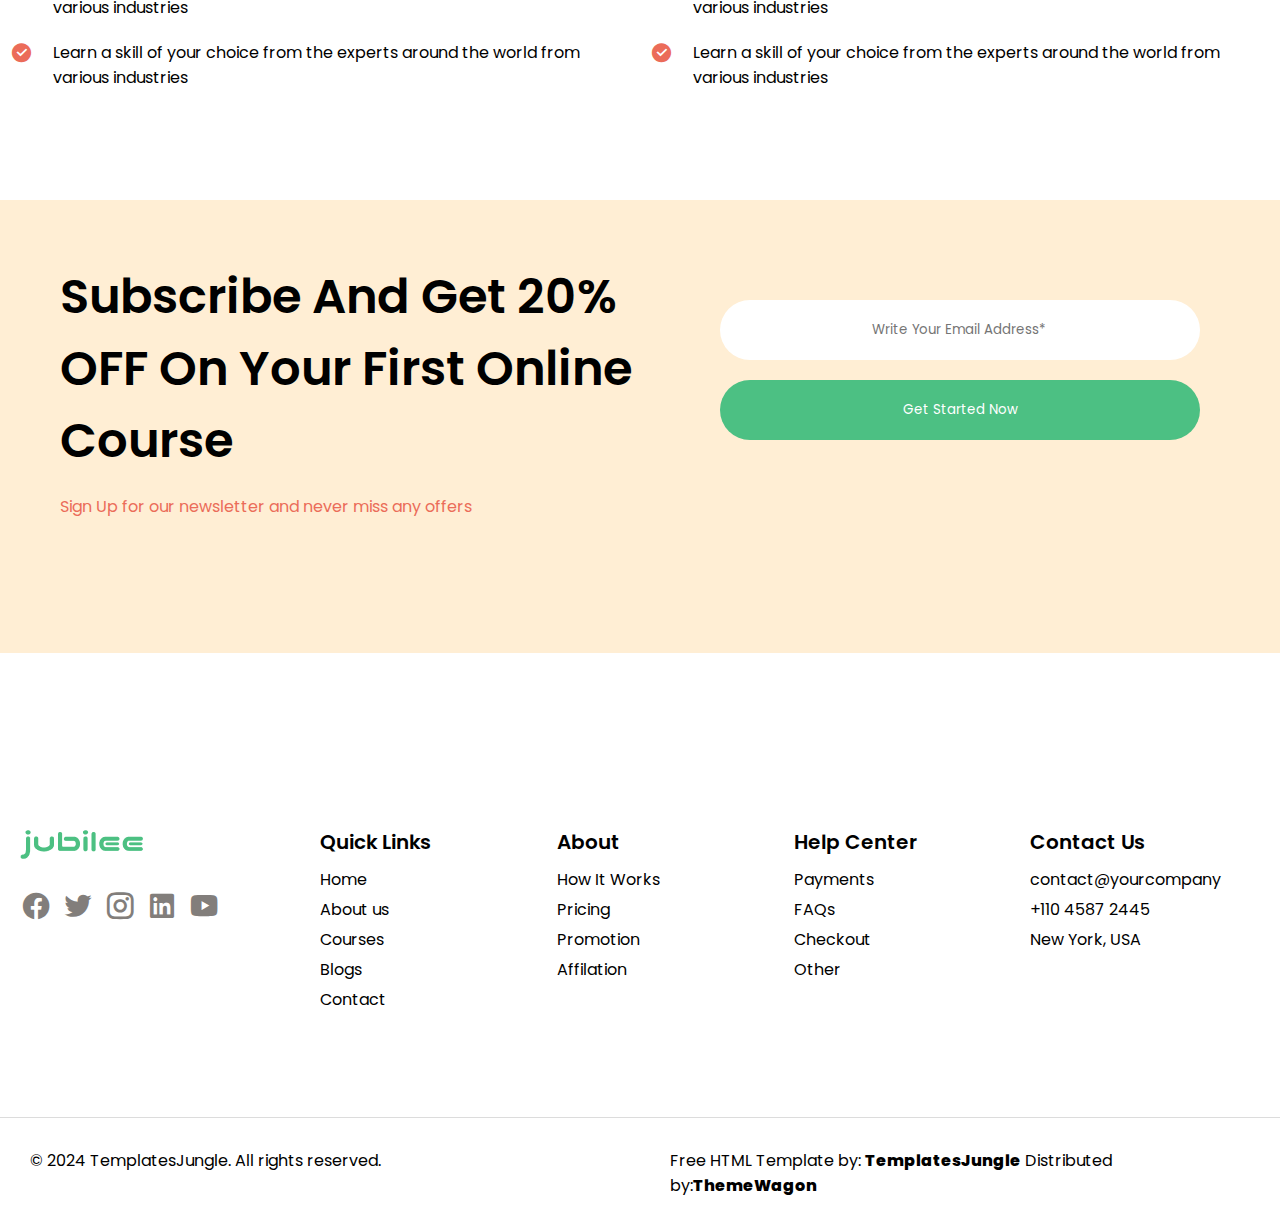
==== commit b48e75cb: "updatedd" ====
--- a/index.html
+++ b/index.html
@@ -25,30 +25,92 @@
        
     <!-- -----------------navbar----------------------- -->
 
-        <div class="container-fluid b-red d-flex">
-            <div class="w-1 w-xs-2 w-lg-3  b-blue p10">
+        <div class="container-fluid  justify-space display-flex dwrap dnowrap">
+            <div class="  p20">
                 <img src="img/logo.png" alt="">
             </div>
-            <div class="w-1  w-xs-2  w-lg-3 b-blue ">
-                    <div class="items ">
-                        <ul class="d-flex justify-center gap p20 ">
-                            <li class="color-green">HOME</li>
-                            <li>PAGES</li>
-                            <li>COURSES</li>
-                            <li>EVENTS</li>
-                            <li>BLOG</li>
-                            <li>SHOP</li>
-                            <li>CONTACT</li>
+            <div class=" d-none  p20">
+                <button class=" display-flex btnclick b-gray radius font-weight font24 back-white  align-end p10">
+                    <i class="ri-menu-line  "></i>
+                </button>
+
+            </div>
+            <div class="w-1 postion-relative side-nav   items">
+                    <div class=" p10">
+
+                        <div class="w-1  d-none">
+                            <button class="btnclick1 p10 color-gray font20 font-weight back-white b-none">
+                                <i class="ri-close-large-fill"></i>
+                            </button>
+                        </div>
+                        <div class="  d-none p20 ">
+                            <img src="img/logo.png" alt="">
+                        </div>
+
+                        
+                        <ul class="d-flex justify-center gap p20 d-lg-column ">
+                            <li class="color-green border-gainsboro">HOME</li>
+                            <div class="dropdown d1 border-gainsboro">
+                            <li class="greenffect z-index">PAGES<i class="ri-arrow-down-s-fill "></i>
+                            <ul class="dropdown-menu m1 z-index">
+                                <li>ABOUT US </li>
+                                <li>INSTRUCTION</li>
+                                <li>CART</li>
+                                <li>WISHLIST</li>
+                                <li>CHECKOUT</li>
+                                <li>PRICE PLAN</li>
+                                <li>CONTACT</li>
+                                <li>FAQS</li>
+                                <li>ACCOUNT</li>
+                                <li>THANKYOU</li>
+                                <li>ERROR 404</li>
+                                <li>STYLES</li>
+                            </ul>
+                            </li>
+                            </div>
+                            <div class="dropdown d2 border-gainsboro">
+                            <li class="greenffect">COURSES<i class="ri-arrow-down-s-fill "></i>
+                                <ul class="dropdown-menu m2 effectwidth z-index">
+                                    <li>COURSE</li>
+                                    <li>COURSES DETAIL</li>
+                                </ul>
+                            </li>
+                        </div>
+
+                            <div class="dropdown d3 border-gainsboro">
+                            <li class="greenffect">EVENTS<i class="ri-arrow-down-s-fill "></i>
+                                <ul class="dropdown-menu m3 effectwidth z-index">
+                                    <li>EVENT</li>
+                                    <li>EVENT DETAIL</li>
+                                </ul>
+                            </li></div>
+
+                            <div class="dropdown d4 border-gainsboro">
+                            <li class="greenffect">BLOG<i class="ri-arrow-down-s-fill "></i>
+                                <ul class="dropdown-menu m4 effectwidth z-index">
+                                    <li>BLOG</li>
+                                    <li>SINGLE POST</li>
+                                </ul>
+                            </li>
+                        </div>
+
+                        <div class="dropdown d5 border-gainsboro">
+                            <li class="greenffect">SHOP<i class="ri-arrow-down-s-fill "></i>
+                                <ul class="dropdown-menu m5 effectwidth z-index">
+                                    <li>SHOP</li>
+                                    <li>SINGLE PRODUCT</li>
+                                </ul>
+                            </li></div>
+                            <li class="greenffect border-gainsboro">CONTACT</li>
                         </ul>
                     </div>
-
-                    <button class="menu-button p10">
-                        <i class="ri-menu-line  "></i>
-                    </button>
-     </div>
+                        
+               
+                </div>
+
           
            
-            <div class="w-1 w-xs-2 w-lg-3  b-blue p20 icons  gap d-flex justify-content">
+            <div class="w-1 w-lg-4  p30 icons justify-end gap d-flex justify-start justify-lg-end">
 
               
 
@@ -67,7 +129,7 @@
                     <h class="font80 p-b color-brown line-height">MASTER YOUR SKILLS ONLINE</h>
                     <p class="font24 line-height p20">Online Courses Taught by Industry Titans!</p>
                         <form action="" class="display-flex">
-                            <input class="inputemail p15 radius b-black" type="text" placeholder="What are you trying to learn?">
+                            <input class="inputemail p15 radius b-black b-none" type="text" placeholder="What are you trying to learn?">
                             <button class=" back-color3 box p10 radius">
                                 <i class="ri-search-line"></i>
                             </button>
@@ -676,9 +738,23 @@
                 <div class="container mt-50  d-flex">
                     <div class="w-1  w-sm-2 w-md-3 w-lg-4 w-xl-5 p10">
                         <div class="w-1 p10 radius shadow2 ">
-                            <div class="w-1 imgffect">
+                          
+
+                                <div class="position-relative-img img-hover">
+                                    <div class="icon d-flex w-20 t-center">
+                                        <i class="ri-facebook-circle-fill p-5"></i>
+                                        <i class="ri-twitter-fill p-5"></i>
+                                        <i class="ri-instagram-line p-5"></i>
+                                        <i class="ri-linkedin-box-fill p-5"></i>
+    
+                                    </div>
+                                   
+
+
+
                                 <img src="img/teacher1.jpg" alt="" width="100%" class="radius"> 
                             </div>
+                      
                             <div class="w-1  d-flex  justify-center font16 font-weight"> Anila Lee</div>
                             <div class="w-1  d-flex justify-center font16 color-red">Art Director</div>
 
@@ -686,7 +762,16 @@
                     </div>
                     <div class="w-1  w-sm-2 w-md-3 w-lg-4 w-xl-5 p10">
                         <div class="w-1 p10 radius shadow2">
-                            <div class="w-1 imgffect">
+
+
+                            <div class="position-relative-img img-hover">
+                                <div class="icon d-flex w-20 t-center">
+                                    <i class="ri-facebook-circle-fill p-5"></i>
+                                    <i class="ri-twitter-fill p-5"></i>
+                                    <i class="ri-instagram-line p-5"></i>
+                                    <i class="ri-linkedin-box-fill p-5"></i>
+
+                                </div>
                                 <img src="img/teacher2.jpg" alt="" width="100%" class="radius"> 
                             </div>
                             <div class="w-1  d-flex  justify-center font16 font-weight">Bruce Smith</div>
@@ -697,7 +782,14 @@
                     </div>
                     <div class="w-1  w-sm-2 w-md-3 w-lg-4 w-xl-5 p10">
                         <div class="w-1 p10 radius shadow2">
-                            <div class="w-1 imgffect">
+                            <div class="position-relative-img img-hover">
+                                <div class="icon d-flex w-20 t-center">
+                                    <i class="ri-facebook-circle-fill p-5"></i>
+                                    <i class="ri-twitter-fill p-5"></i>
+                                    <i class="ri-instagram-line p-5"></i>
+                                    <i class="ri-linkedin-box-fill p-5"></i>
+
+                                </div>
                                 <img src="img/teacher3.jpg" alt="" width="100%" class="radius"> 
                             </div>
                             <div class="w-1  d-flex  justify-center font16 font-weight">Jack Nicholson</div>
@@ -708,7 +800,14 @@
                     </div>
                     <div class="w-1  w-sm-2 w-md-3 w-lg-4 w-xl-5 p10">
                         <div class="w-1 p10 radius shadow2">
-                            <div class="w-1 imgffect">
+                            <div class="position-relative-img img-hover">
+                                <div class="icon d-flex w-20 t-center">
+                                    <i class="ri-facebook-circle-fill p-5"></i>
+                                    <i class="ri-twitter-fill p-5"></i>
+                                    <i class="ri-instagram-line p-5"></i>
+                                    <i class="ri-linkedin-box-fill p-5"></i>
+
+                                </div>
                                 <img src="img/teacher4.jpg" alt="" width="100%" class="radius"> 
                             </div>
                             <div class="w-1  d-flex  justify-center font16 font-weight">Calvin Ian</div>
@@ -719,7 +818,14 @@
                     </div>
                     <div class="w-1  w-sm-2 w-md-3 w-lg-4 w-xl-5 p10">
                         <div class="w-1 p10 radius shadow2">
-                            <div class="w-1 imgffect">
+                            <div class="position-relative-img img-hover">
+                                <div class="icon d-flex w-20 t-center">
+                                    <i class="ri-facebook-circle-fill p-5"></i>
+                                    <i class="ri-twitter-fill p-5"></i>
+                                    <i class="ri-instagram-line p-5"></i>
+                                    <i class="ri-linkedin-box-fill p-5"></i>
+
+                                </div>
                                 <img src="img/teacher5.jpg" alt="" width="100%" class="radius"> 
                             </div>
                             <div class="w-1  d-flex  justify-center font16 font-weight">Milye Sam</div>
@@ -800,16 +906,16 @@
                 <section class="back-color2">
                     <div class="container mt-100  d-flex ">
                         <div class="w-1  w-md-2  p-left font32 p-bottom2">
-                            <h2 class="font-weight p-top p-left">Subscribe And Get 20% OFF On Your First Online Course</h2>
+                            <h2 class="font-weight p-top  p-left">Subscribe And Get 20% OFF On Your First Online Course</h2>
                                 <h class="font16 p-left color-red ">Sign Up for our newsletter and never miss any offers</h>
                         </div>
                         <div class="w-1  w-md-2">
                                 
-                                 <div class="w-1  d-flex justify-center  mt-100">
-                                    <input type="text" placeholder="Write Your Email Address*" class="w-2 radius30 p10 b-none">
+                                 <div class="  d-flex justify-center  mt-100">
+                                    <input type="text" placeholder="Write Your Email Address* "  class="w-7 footerplace  radius30 p20 b-none">
                                  </div>
                                  <div class="w-1  d-flex justify-center  mt-20">
-                                    <button class="w-2 radius30 p10 back-green color-white lm">Get Started Now</button>
+                                    <button class="w-7  radius30 p20 back-green color-white lm">Get Started Now</button>
                                  </div>
                         </div>
                     </div>
--- a/style/style.css
+++ b/style/style.css
@@ -42,9 +42,48 @@
     justify-content: center;
 }
 
+.justify-start{
+    justify-content: start;
+}
+
 
 .inline-block{
     display: inline-block;
+}
+
+/* ---------------------------navbar----------------------- */
+
+/* .postion-relative{
+    position: relative;
+}
+
+.menu-button{
+    position: absolute;
+} */
+
+.dropdown{
+    position:relative;
+}
+
+.dropdown-menu{
+    position: absolute;
+    list-style: none;
+    display: none;
+    top: 27px;
+    box-shadow: 1px 1px 4px solid black;
+    scroll-behavior: smooth;
+    background-color: white;
+    color: black;
+    padding: 20px;
+    line-height: 35px;
+    border: 1px solid gainsboro;
+    border-radius: 10px;
+}
+
+
+.dropdown-menu:hover{
+        color: black;
+        
 }
 
 /* -------------------------align-items------------------------ */
@@ -87,6 +126,10 @@
 .p20{
     padding: 20px 20px;
 }
+
+.p30{
+    padding: 30px 30px;
+}
 .p50{
     padding: 50px 50px;
 }
@@ -140,6 +183,12 @@
 }
 .p-r{
     padding-right: 10px;
+}
+
+
+/* ---------------------width------------------------ */
+.effectwidth{
+    width:200px;
 }
 
 /* ---------------height------------------ */
@@ -309,7 +358,7 @@
     font-weight: 600;
 }
 
-li:hover{
+.greenffect:hover{
     color: #4cc083;
     transition: all 0.5s;
 }
@@ -369,6 +418,10 @@
     align-self: center;
 }
 
+.footerplace::placeholder{
+    text-align: center;
+}
+
 
 /* -------------------radius------------------------ */
 .radius{
@@ -451,15 +504,20 @@
     transition: all 0.5s;
 }
 
-.imgffect:hover img{
-    scale: 1.1;
-}
+/* .imgffect:hover img{
+    scale: 1.1 !important;
+} */
 
 .t-green:hover{
     color: #46a874;
     transition: all 0.5s;
 
 }
+
+
+
+
+
 /* --------------button---------------------- */
 
 .lm{
@@ -501,6 +559,49 @@
     color:#46a874 !important;
     
 }
+
+/* -------------------------------------icons-effects-------------------------------------- */
+
+.icon{
+    position: absolute;
+    flex-direction: column;
+}
+
+.icon i{
+
+    font-size: 25px;
+    color: white;
+    background-color: #4CC082;
+    padding: 5px;
+    transform: rotateY(-90deg);
+    transform-origin: 0% -50%;
+    overflow: hidden;
+    transition: all 0.5s; 
+}
+.icon i:first-child{
+    transition: all 0.4s;
+}
+.icon i:nth-child(2){
+    transition: all 0.4s 0.3s;
+}
+.icon i:nth-child(3){
+    transition: all 0.4s 0.6s;
+}
+.icon i:last-child{
+    transition: all 0.4s 0.9s;
+}
+
+.img-hover:hover .icon i{
+    transform: rotateY(0deg);
+    }
+
+
+.position-relative-img{
+    position: relative;
+   
+}
+
+
 
 
 /* .slick-prev .slick-next {
--- a/style/media.css
+++ b/style/media.css
@@ -39,14 +39,19 @@
     width: 6%;
 }
 
-.items{
+/* .items{
     display: none;
-}
-
-.menu-button{
+} */
+
+.d-none{
     display: block;
-    
-}
+}
+
+.dwrap{
+    flex-wrap: wrap;
+}
+
+
 
 @media(min-width:240px){
     .w-xs-2{
@@ -104,9 +109,28 @@
     .items{
         display:block
     }
-    .menu-button{
+    .d-none{
         display: none;
-        
+        justify-content: end;
+    }
+
+    .justify-start{
+        justify-content: start;
+    }
+
+    .w-lg-20{
+        width: 20%;
+    }
+    .w-lg-10{
+        width: 60%;
+    }
+
+    .dnowrap{
+        flex-wrap: nowrap;
+    }
+
+    .justify-lg-end{
+        justify-content: end;
     }
 
 
@@ -156,14 +180,44 @@
 
 }
 
-
-
-
-
-
-
-
-
-
-
-
+@media(max-width:991px)
+{
+    .side-nav{
+        position: fixed;
+        height: 100vh;
+        background-color: white;
+        width: 0px;
+        right: 0;
+        top: 0;
+        z-index: 1000;
+        transition: all 0.5s;
+    }
+
+    .d-lg-column{
+        flex-direction: column;
+        line-height: 50px;
+     
+    }
+
+    .border-gainsboro{
+        border-bottom: 1px solid gainsboro;
+    }
+
+    .z-index{
+        z-index: 1000;
+        left: 30%;
+        top: 40%;
+    }
+    
+ 
+}
+
+
+
+
+
+
+
+
+
+
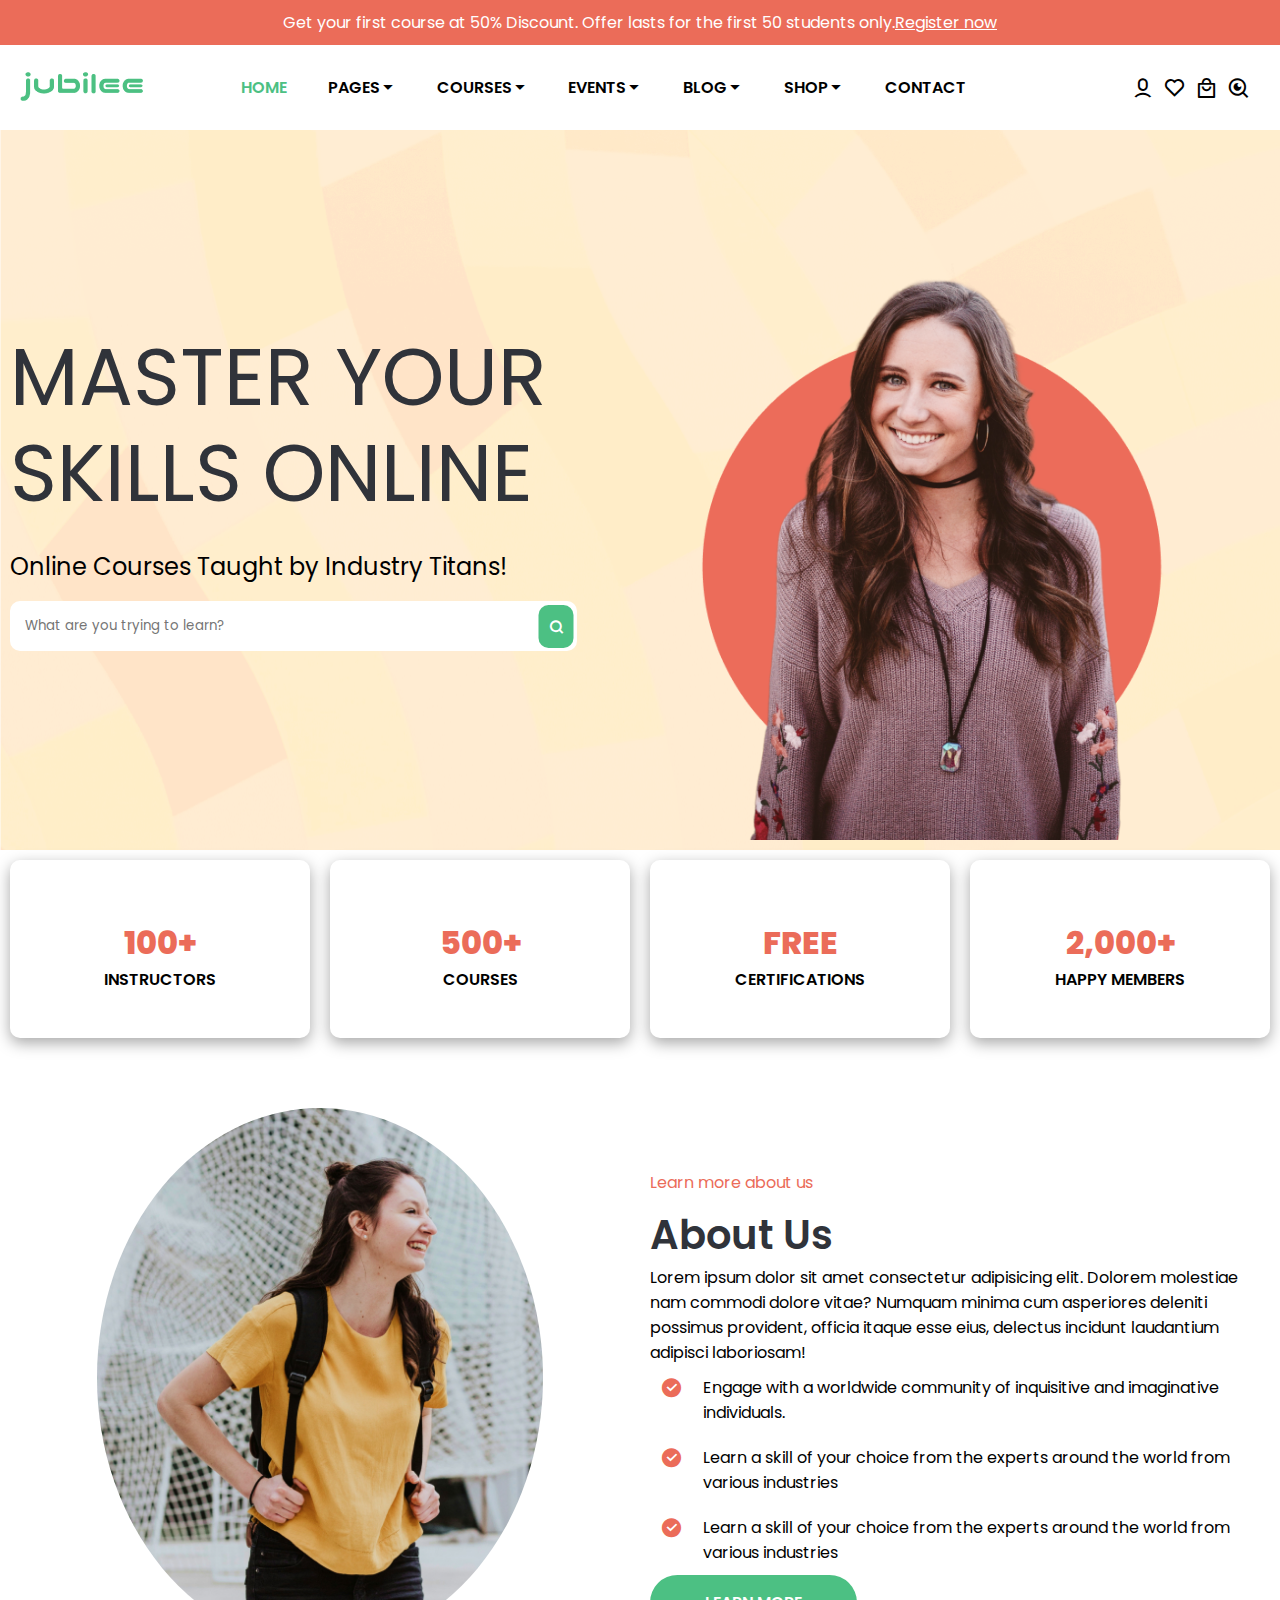
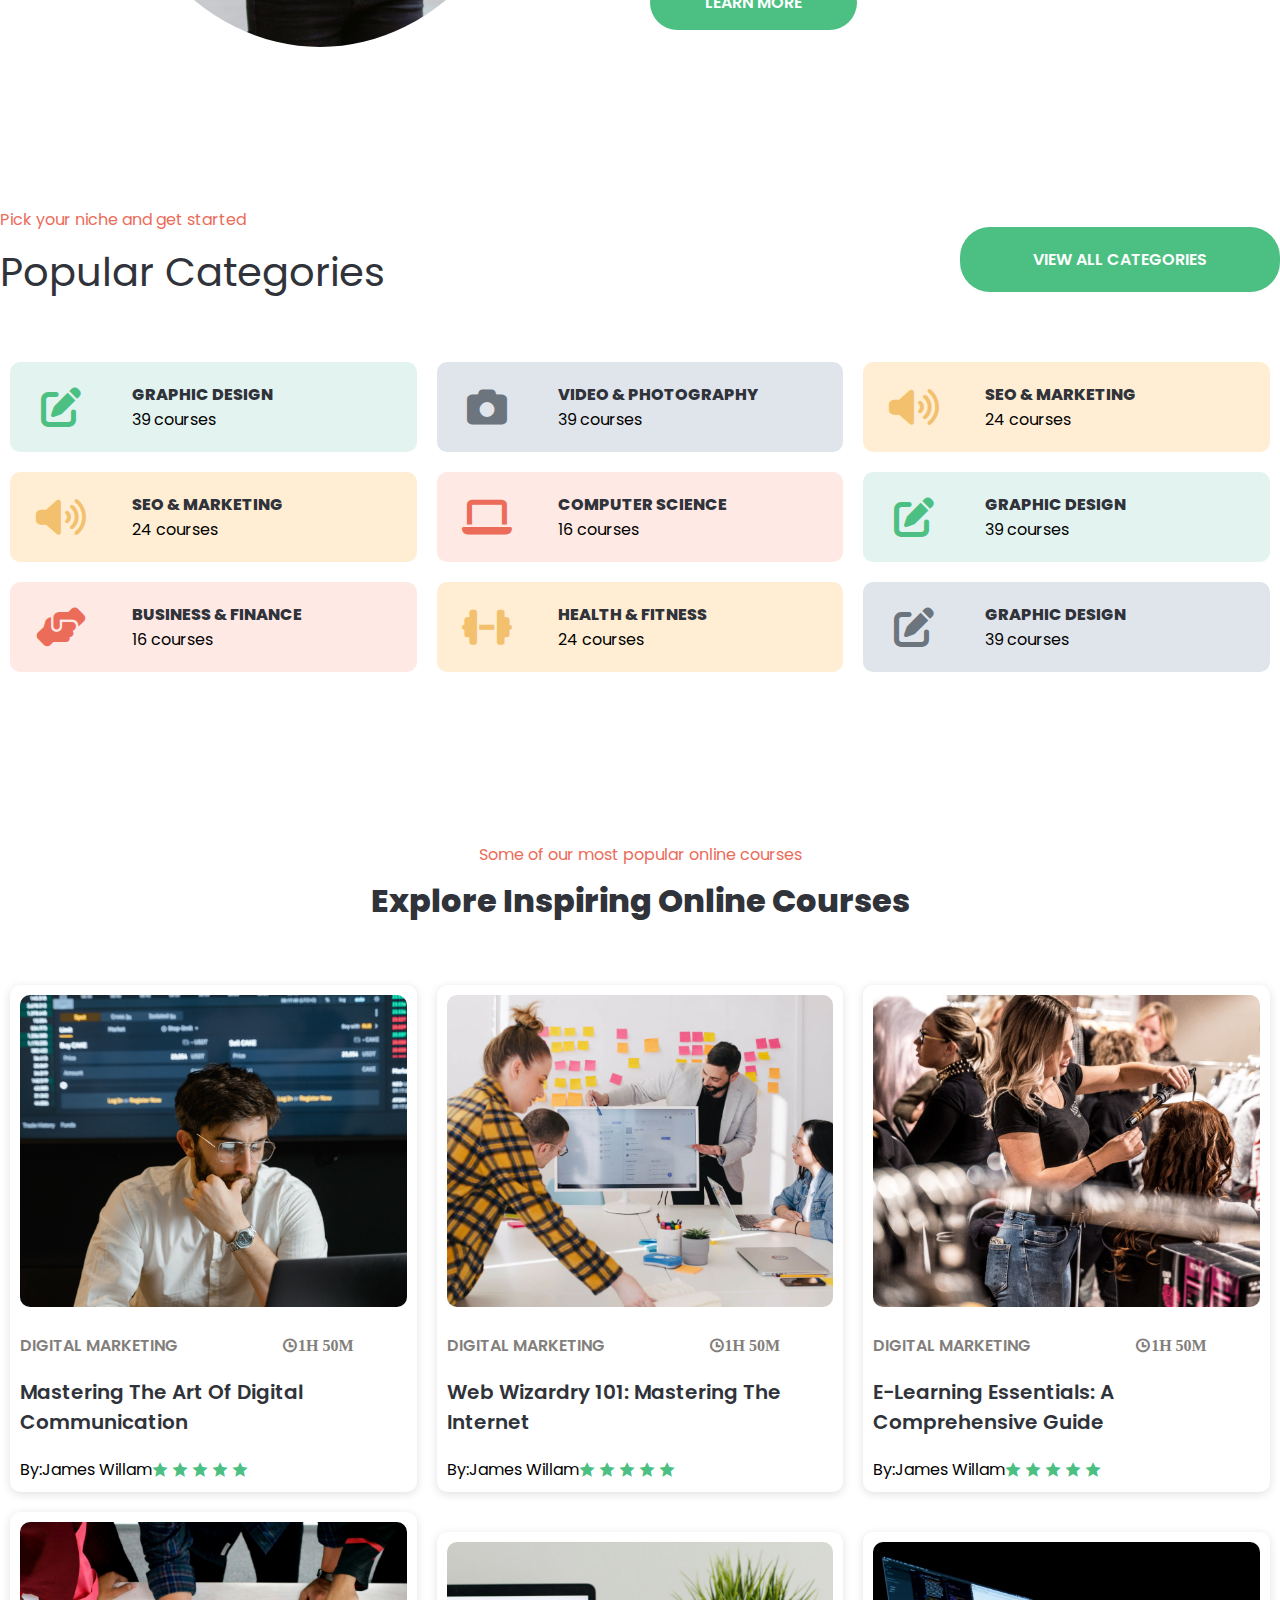
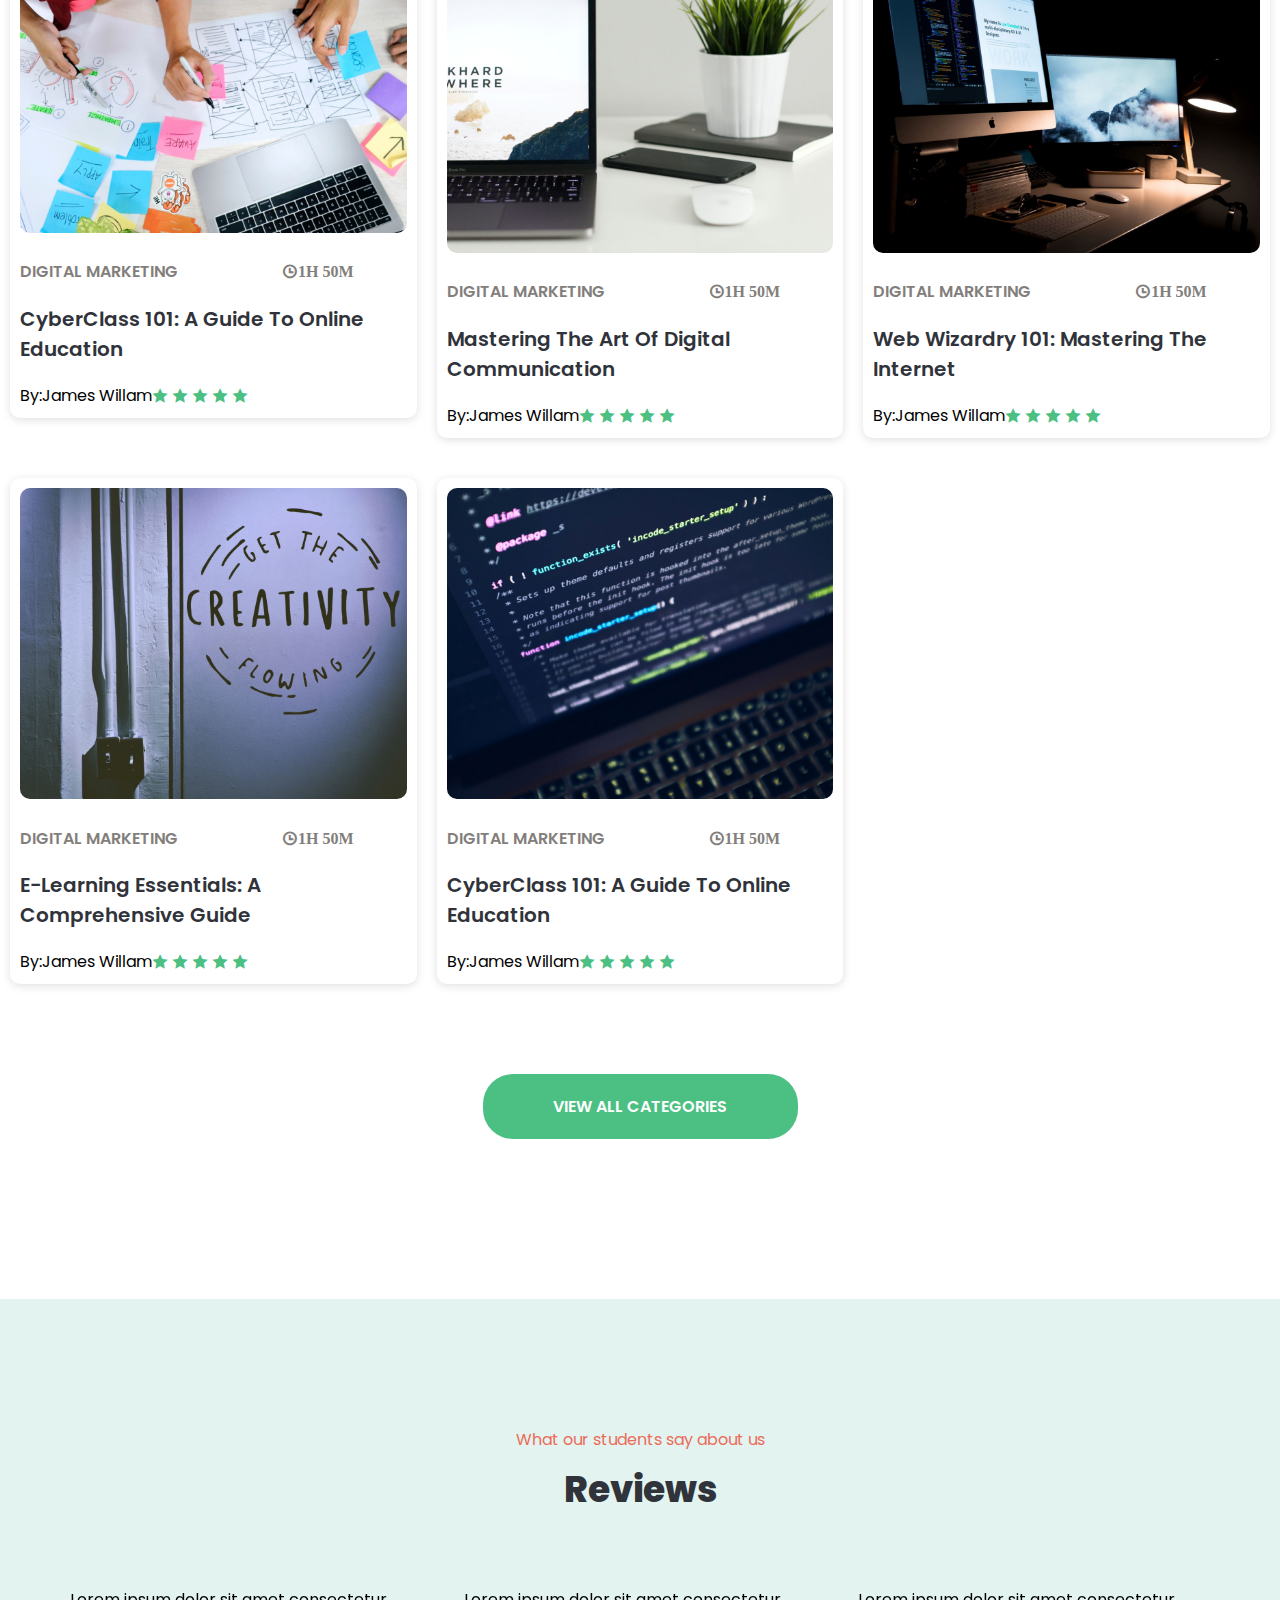
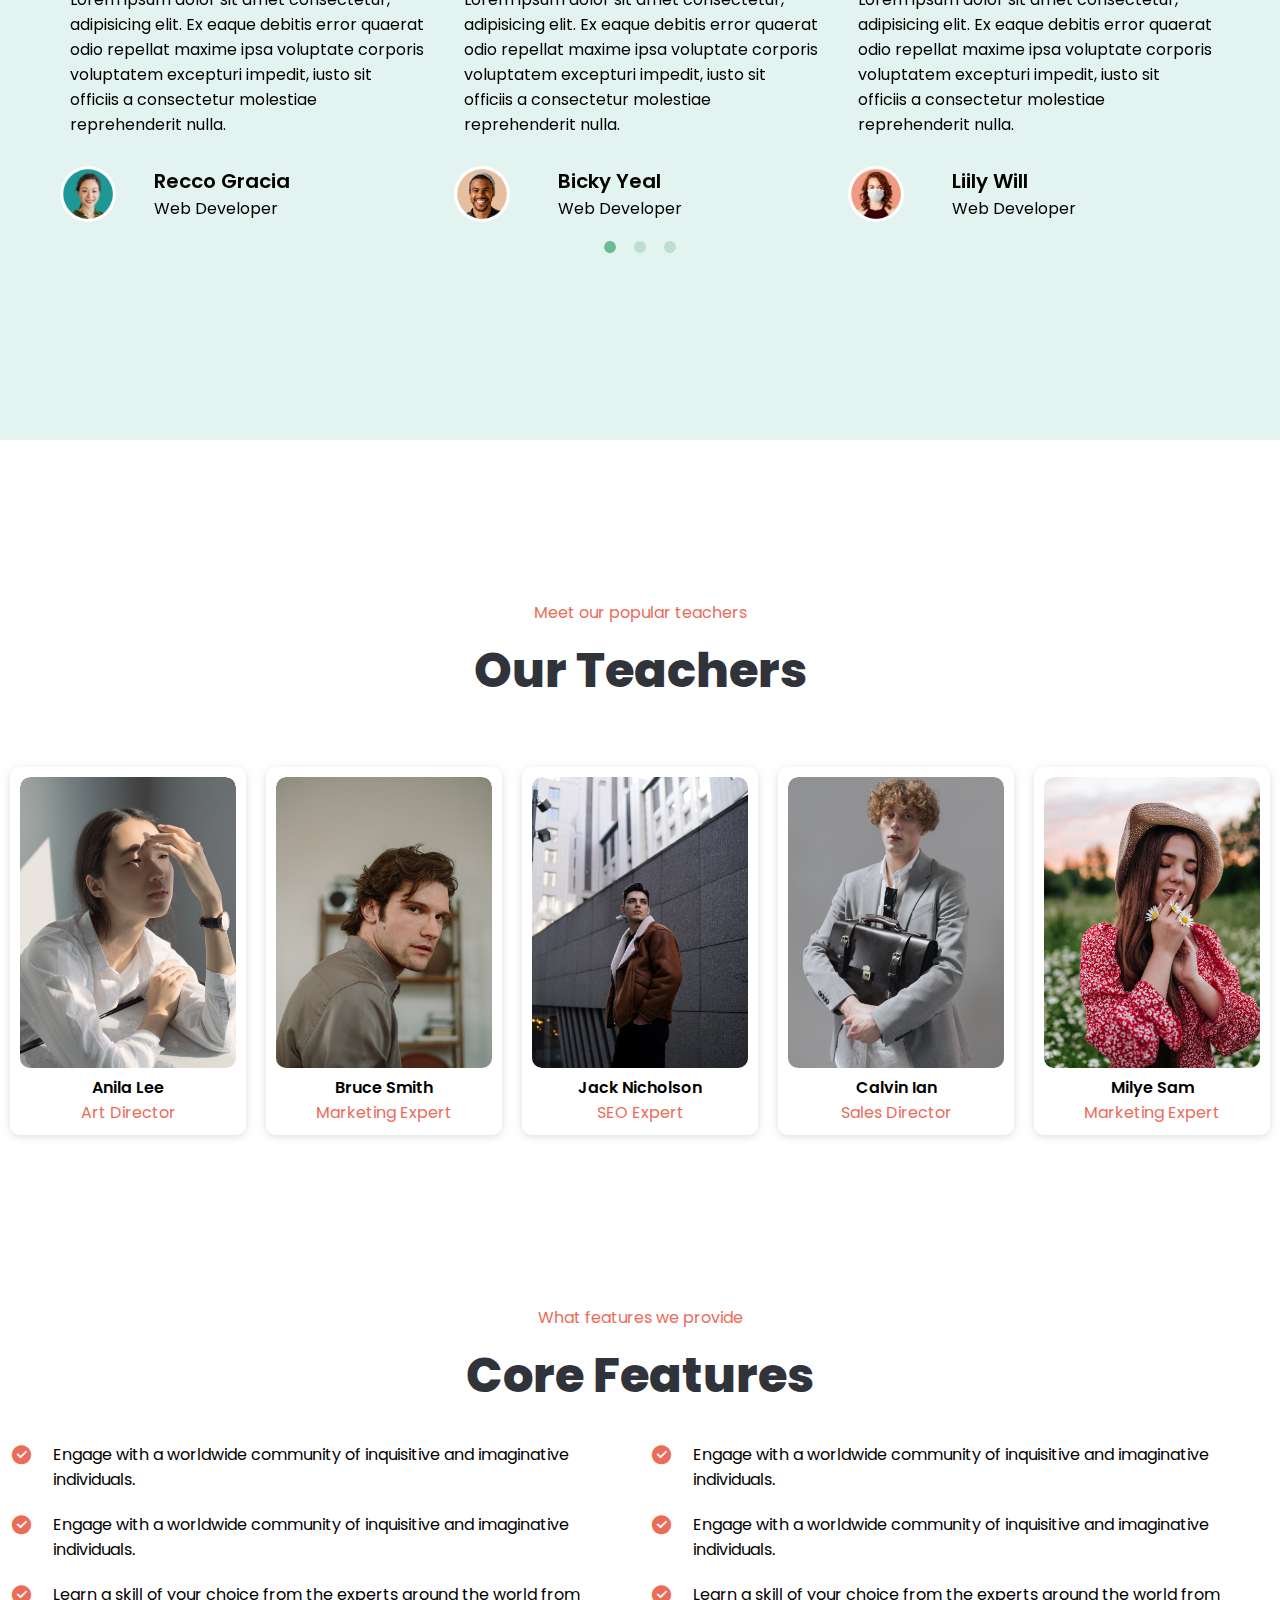
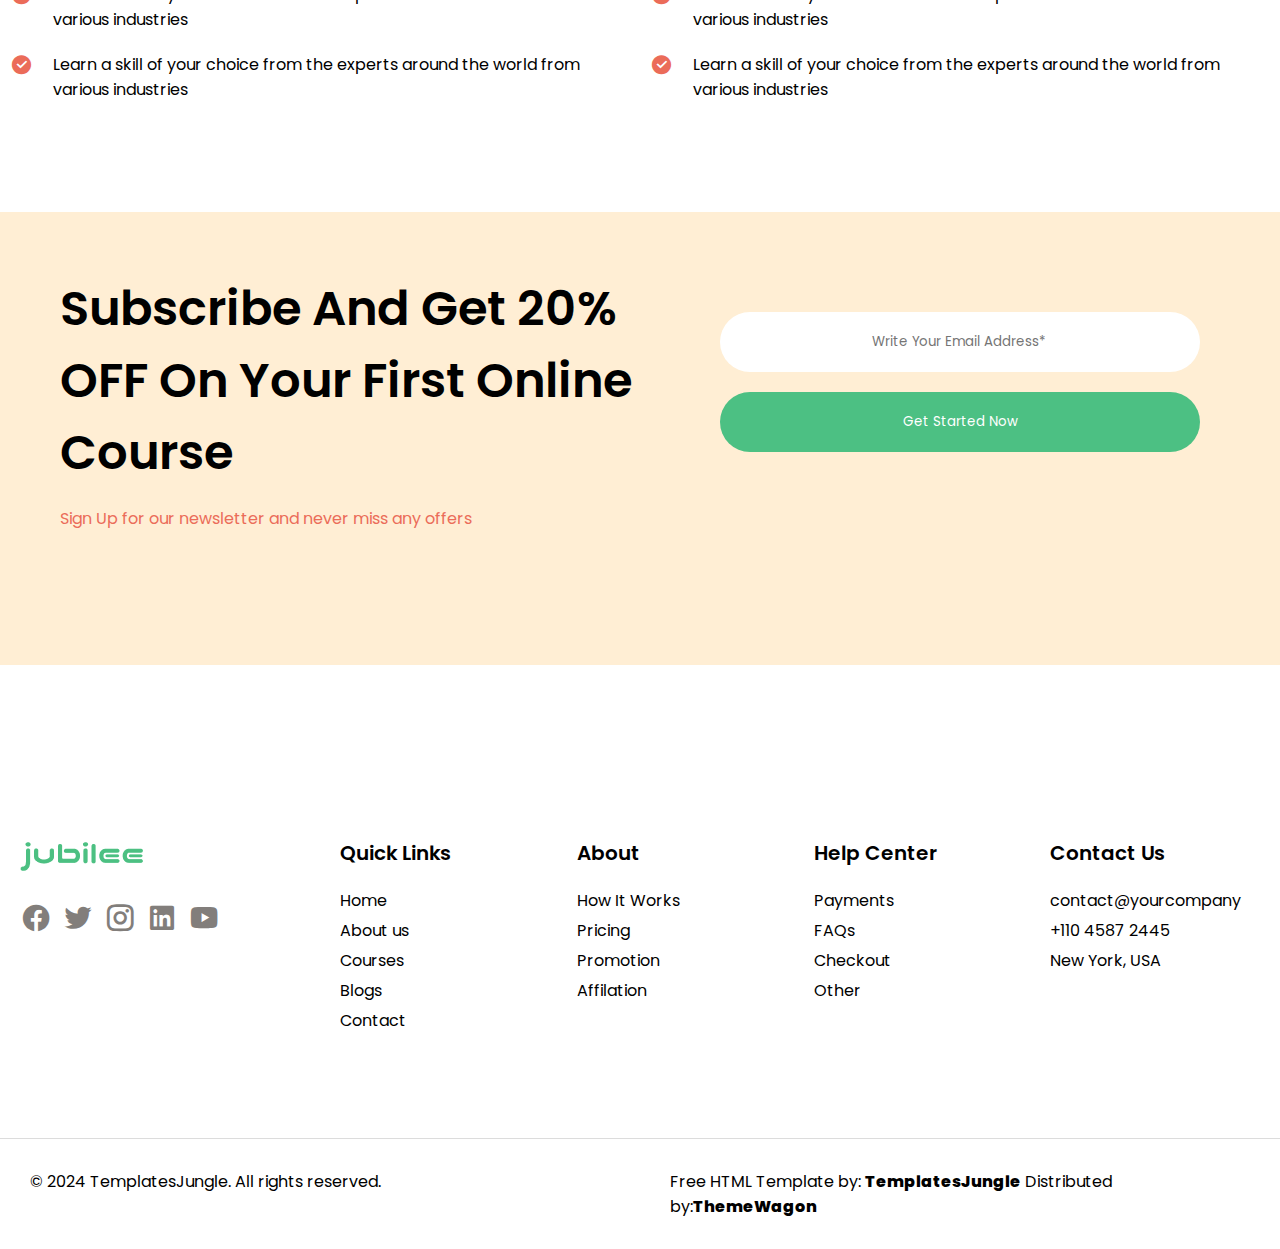
==== commit 998bb1af: "all code complete" ====
--- a/index.html
+++ b/index.html
@@ -110,14 +110,14 @@
 
           
            
-            <div class="w-1 w-lg-4  p30 icons justify-end gap d-flex justify-start justify-lg-end">
+            <div class="w-1 w-lg-4  p30  icons justify-end gap d-flex justify-start justify-lg-end">
 
               
 
-                <i class="ri-user-6-line"></i>
-                <i class="ri-heart-line"></i>
-                <i class="ri-shopping-bag-4-line"></i>
-                <i class="ri-search-eye-line"></i>
+                <i class="ri-user-6-line greenffect"></i>
+                <i class="ri-heart-line greenffect"></i>
+                <i class="ri-shopping-bag-4-line greenffect"></i>
+                <i class="ri-search-eye-line greenffect"></i>
             </div>
         </div>
 
@@ -126,10 +126,10 @@
         <section class="back-img">
             <div class="container  d-flex p10">
                 <div class="w-1  w-md-2 p-t p-bottom ">
-                    <h class="font80 p-b color-brown line-height">MASTER YOUR SKILLS ONLINE</h>
-                    <p class="font24 line-height p20">Online Courses Taught by Industry Titans!</p>
+                    <h class="font50 font-sm-80 p-b color-brown line-height">MASTER YOUR SKILLS ONLINE</h>
+                    <p class="font24 line-height p-top5 p-b3">Online Courses Taught by Industry Titans!</p>
                         <form action="" class="display-flex">
-                            <input class="inputemail p15 radius b-black b-none" type="text" placeholder="What are you trying to learn?">
+                            <input class="inputemail p15 radius b-black b-none " type="text" placeholder="What are you trying to learn?">
                             <button class=" back-color3 box p10 radius">
                                 <i class="ri-search-line"></i>
                             </button>
@@ -208,7 +208,7 @@
                             <p>Learn a skill of your choice from the experts around the world from various industries</p>
                              </div>
 
-                             <button class=" radius30 lm p15 color-white back-green font-weight font16">LEARN MORE</button>
+                             <button class="w-2 w-sm-2 w-md-3 radius30 lm p15 color-white back-green font-weight font16">LEARN MORE</button>
                     </div>
                 </div>
             </div>
@@ -223,7 +223,7 @@
                 </div>
                 <div class="w-1   w-md-2">
                 <div class="w-1 d-flex justify-content  ">
-                    <button class="w-2 lm radius30 p20 mt-20 back-green color-white font-weight align-start b-none font16">VIEW ALL CATEGORIES</button>
+                    <button class="w-1 w-sm-2 w-md-2 lm radius30 p20 mt-20 back-green color-white font-weight align-start b-none font16">VIEW ALL CATEGORIES</button>
                 </div>
                 </div>
             </div>
@@ -441,7 +441,7 @@
                         </h>
                     </div>
                 </div>
-                <div class="w-1  mt-20 w-sm-2 w-lg-3 w-xxl-4 p10">
+                <div class="w-1   w-sm-2 w-lg-3 w-xxl-4 p10">
                     <div class="w-1  radius shadow2 d-flex p10">
                         <div class="w-1  ">
                             <img src="img/item4.jpg" alt="" width="100%" class="radius">
@@ -562,7 +562,7 @@
           <section>
                 <div class="container  p10 d-flex mt-50">
                     <div class="w-1  d-flex justify-center">
-                        <button class="w-4 lm radius30 p20 mt-20 back-green color-white font-weight  b-none font16">VIEW ALL CATEGORIES</button>
+                        <button class="w-1 w-sm-2 w-md-4 lm radius30 p20 mt-20 back-green color-white font-weight  b-none font16">VIEW ALL CATEGORIES</button>
                     </div>
                 </div>
           </section>
@@ -740,7 +740,9 @@
                         <div class="w-1 p10 radius shadow2 ">
                           
 
-                                <div class="position-relative-img img-hover">
+                                <div class="imgffect">  
+
+                                <div class="position-relative-img img-hover imgffect">
                                     <div class="icon d-flex w-20 t-center">
                                         <i class="ri-facebook-circle-fill p-5"></i>
                                         <i class="ri-twitter-fill p-5"></i>
@@ -749,11 +751,15 @@
     
                                     </div>
                                    
-
-
-
-                                <img src="img/teacher1.jpg" alt="" width="100%" class="radius"> 
-                            </div>
+                                
+
+
+                                <img src="img/teacher1.jpg" alt="" width="100%" class="radius "> 
+                            </div>
+
+                        </div>
+
+                      
                       
                             <div class="w-1  d-flex  justify-center font16 font-weight"> Anila Lee</div>
                             <div class="w-1  d-flex justify-center font16 color-red">Art Director</div>
@@ -764,7 +770,7 @@
                         <div class="w-1 p10 radius shadow2">
 
 
-                            <div class="position-relative-img img-hover">
+                            <div class="position-relative-img img-hover imgffect">
                                 <div class="icon d-flex w-20 t-center">
                                     <i class="ri-facebook-circle-fill p-5"></i>
                                     <i class="ri-twitter-fill p-5"></i>
@@ -772,7 +778,7 @@
                                     <i class="ri-linkedin-box-fill p-5"></i>
 
                                 </div>
-                                <img src="img/teacher2.jpg" alt="" width="100%" class="radius"> 
+                                <img src="img/teacher2.jpg" alt="" width="100%" class="radius zoom"> 
                             </div>
                             <div class="w-1  d-flex  justify-center font16 font-weight">Bruce Smith</div>
                             <div class="w-1  d-flex justify-center font16 color-red">Marketing Expert</div>
@@ -782,7 +788,7 @@
                     </div>
                     <div class="w-1  w-sm-2 w-md-3 w-lg-4 w-xl-5 p10">
                         <div class="w-1 p10 radius shadow2">
-                            <div class="position-relative-img img-hover">
+                            <div class="position-relative-img img-hover imgffect">
                                 <div class="icon d-flex w-20 t-center">
                                     <i class="ri-facebook-circle-fill p-5"></i>
                                     <i class="ri-twitter-fill p-5"></i>
@@ -800,7 +806,7 @@
                     </div>
                     <div class="w-1  w-sm-2 w-md-3 w-lg-4 w-xl-5 p10">
                         <div class="w-1 p10 radius shadow2">
-                            <div class="position-relative-img img-hover">
+                            <div class="position-relative-img img-hover imgffect">
                                 <div class="icon d-flex w-20 t-center">
                                     <i class="ri-facebook-circle-fill p-5"></i>
                                     <i class="ri-twitter-fill p-5"></i>
@@ -818,7 +824,7 @@
                     </div>
                     <div class="w-1  w-sm-2 w-md-3 w-lg-4 w-xl-5 p10">
                         <div class="w-1 p10 radius shadow2">
-                            <div class="position-relative-img img-hover">
+                            <div class="position-relative-img img-hover imgffect">
                                 <div class="icon d-flex w-20 t-center">
                                     <i class="ri-facebook-circle-fill p-5"></i>
                                     <i class="ri-twitter-fill p-5"></i>
@@ -944,75 +950,75 @@
 
                             <div class="w-1 w-xl-18 w-md-2  w-lg-2 w-sm-1  ">
                                 <div class="w-1">
-                                    <p class="font-20  p-b font20 font-weight p-top">Quick Links</p>
-                                </div>
-                                <div class="w-1">
-                                    <p class=" p-b2 t-green">Home</p>
-                                </div>
-                                <div class="w-1">
-                                    <p class="p-b2 p-left-10 t-green">About us</p>
-                                </div>
-                                <div class="w-1">
-                                    <p class="p-b2 p-left-10 t-green">Courses</p>
-                                </div>
-                                <div class="w-1">
-                                    <p class="p-b2 p-left-10 t-green">Blogs</p>
-                                </div>
-                                <div class="w-1">
-                                    <p class="p-b2 p-left-10 t-green ">Contact</p>
+                                    <p class="font-20  p-l2  p-bfooter font20 font-weight p-top">Quick Links</p>
+                                </div>
+                                <div class="w-1">
+                                    <p class=" p-b2 p-l2 t-green">Home</p>
+                                </div>
+                                <div class="w-1">
+                                    <p class="p-b2 p-l2 t-green">About us</p>
+                                </div>
+                                <div class="w-1">
+                                    <p class="p-b2 p-l2 t-green">Courses</p>
+                                </div>
+                                <div class="w-1">
+                                    <p class="p-b2 p-l2 t-green">Blogs</p>
+                                </div>
+                                <div class="w-1">
+                                    <p class="p-b2 p-l2 t-green ">Contact</p>
                                 </div>
                             </div>
 
                             <div class="w-1 w-xl-18 w-md-2  w-lg-2 w-sm-1 ">
                                 <div class="w-1">
-                                    <p class="font-20  p-b  font20 font-weight     p-top">About</p>
-                                </div>
-                                <div class="w-1">
-                                    <p class="p-b2 p-left-10 t-green">How It Works</p>
-                                </div>
-                                <div class="w-1">
-                                    <p class="p-b2 p-left-10 t-green">Pricing</p>
-                                </div>
-                                <div class="w-1">
-                                    <p class="p-b2 p-left-10 t-green">Promotion</p>
-                                </div>
-                                <div class="w-1">
-                                    <p class="p-b2 p-left-10 t-green">Affilation</p>
+                                    <p class="font-20  p-bfooter p-l2  font20 font-weight     p-top">About</p>
+                                </div>
+                                <div class="w-1">
+                                    <p class="p-b2 p-l2 t-green">How It Works</p>
+                                </div>
+                                <div class="w-1">
+                                    <p class="p-b2 p-l2 t-green">Pricing</p>
+                                </div>
+                                <div class="w-1">
+                                    <p class="p-b2 p-l2 t-green">Promotion</p>
+                                </div>
+                                <div class="w-1">
+                                    <p class="p-b2 p-l2 t-green">Affilation</p>
                                 </div>
             
                             </div>
 
                             <div class="w-1 w-xl-18 w-md-2  w-lg-2 w-sm-1 ">
                                 <div class="w-1">
-                                    <p class="font-20 f-weight-600 p-b  font20 font-weight     p-top">Help Center</p>
-                                </div>
-                                <div class="w-1">
-                                    <p class="p-b2 t-green">Payments</p>
-                                </div>
-                                <div class="w-1">
-                                    <p class="p-b2 t-green">FAQs</p>
-                                </div>
-                                <div class="w-1">
-                                    <p class="p-b2 t-green">Checkout</p>
-                                </div>
-                                <div class="w-1">
-                                    <p class="p-b2 t-green">Other</p>
+                                    <p class="font-20 f-weight-600 p-l2 p-bfooter  font20 font-weight     p-top">Help Center</p>
+                                </div>
+                                <div class="w-1">
+                                    <p class="p-b2 p-l2 t-green">Payments</p>
+                                </div>
+                                <div class="w-1">
+                                    <p class="p-b2 p-l2 t-green">FAQs</p>
+                                </div>
+                                <div class="w-1">
+                                    <p class="p-b2 p-l2 t-green">Checkout</p>
+                                </div>
+                                <div class="w-1">
+                                    <p class="p-b2 p-l2 t-green">Other</p>
                                 </div>
             
                             </div>
 
                             <div class="w-1  w-xl-18 w-md-2 w-lg-2 w-sm-1 ">
                                 <div class="w-1">
-                                    <p class="font-20 f-weight-600 p-b  font20 font-weight     p-top">Contact Us</p>
-                                </div>
-                                <div class="w-1">
-                                    <p class="p-b2 t-green">contact@yourcompany</p>
-                                </div>
-                                <div class="w-1">
-                                    <p class="p-b2 t-green">+110 4587 2445</p>
-                                </div>
-                                <div class="w-1">
-                                    <p class="p-b2 t-green">New York, USA</p>
+                                    <p class="font-20 f-weight-600 p-l2 p-bfooter  font20 font-weight     p-top">Contact Us</p>
+                                </div>
+                                <div class="w-1">
+                                    <p class="p-b2 p-l2  t-green">contact@yourcompany</p>
+                                </div>
+                                <div class="w-1">
+                                    <p class="p-b2  p-l2 t-green">+110 4587 2445</p>
+                                </div>
+                                <div class="w-1">
+                                    <p class="p-b2 p-l2  t-green">New York, USA</p>
                                 </div>
             
                             </div>
--- a/style/style.css
+++ b/style/style.css
@@ -153,6 +153,12 @@
 .p-b{
     padding-bottom: 10px;
 }
+.p-bfooter{
+    padding-bottom: 20px;
+}
+.p-b3{
+    padding-bottom: 20px;
+}
 .p-b2{
     padding-bottom: 5px;
 }
@@ -171,6 +177,9 @@
 }
 .p-l{
     padding-left: 10px;
+}
+.p-l2{
+    padding-left: 20px;
 }
 .p-left{
     padding-left: 30px;
@@ -389,6 +398,9 @@
 }
 .font40{
     font-size: 40px;
+}
+.font50{
+    font-size: 50px;
 }
 .font-weight{
     font-weight: 600;
@@ -493,20 +505,16 @@
 
 
 .imgffect{
-    position: relative;
+    border-radius: 10px;
     overflow: hidden;
-    width: 100%;
-   border-radius: 10px;
-    
-}
-
+}
 .imgffect img{
-    transition: all 0.5s;
-}
-
-/* .imgffect:hover img{
-    scale: 1.1 !important;
-} */
+    transition: scale 0.5s;
+}
+
+.imgffect img:hover{
+    scale: 1.1;
+}
 
 .t-green:hover{
     color: #46a874;
@@ -562,13 +570,16 @@
 
 /* -------------------------------------icons-effects-------------------------------------- */
 
+
+
+
 .icon{
     position: absolute;
     flex-direction: column;
 }
 
 .icon i{
-
+    z-index: 1000;
     font-size: 25px;
     color: white;
     background-color: #4CC082;
--- a/style/media.css
+++ b/style/media.css
@@ -77,6 +77,10 @@
     .w-sm-4{
         width: 25%;
     }
+
+    .font-sm-80{
+        font-size: 80px;
+    }
 }
 @media(min-width:768px){
     .w-md-1{
@@ -92,6 +96,8 @@
     .w-md-4{
         width: 25%;
     }
+
+   
 }
 @media(min-width:992px){
     .w-lg-1{
@@ -133,6 +139,7 @@
         justify-content: end;
     }
 
+   
 
   
     
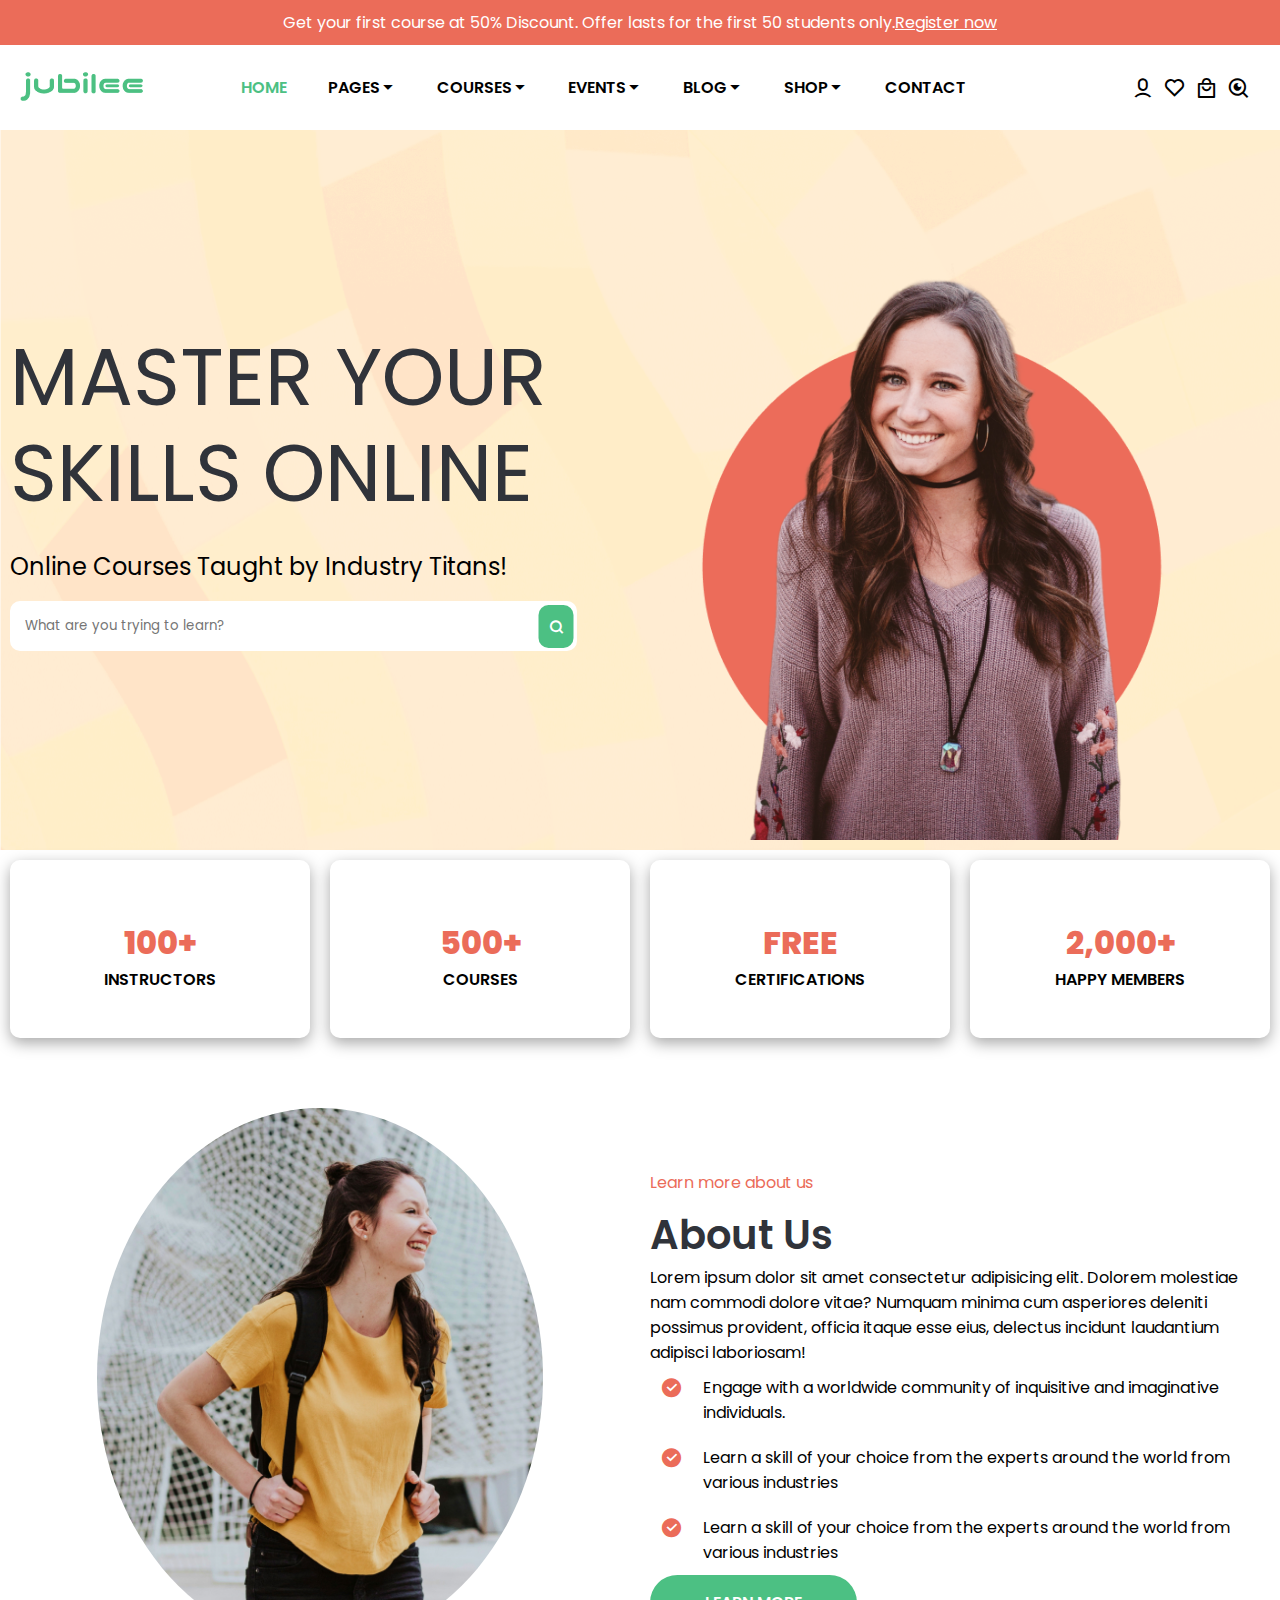
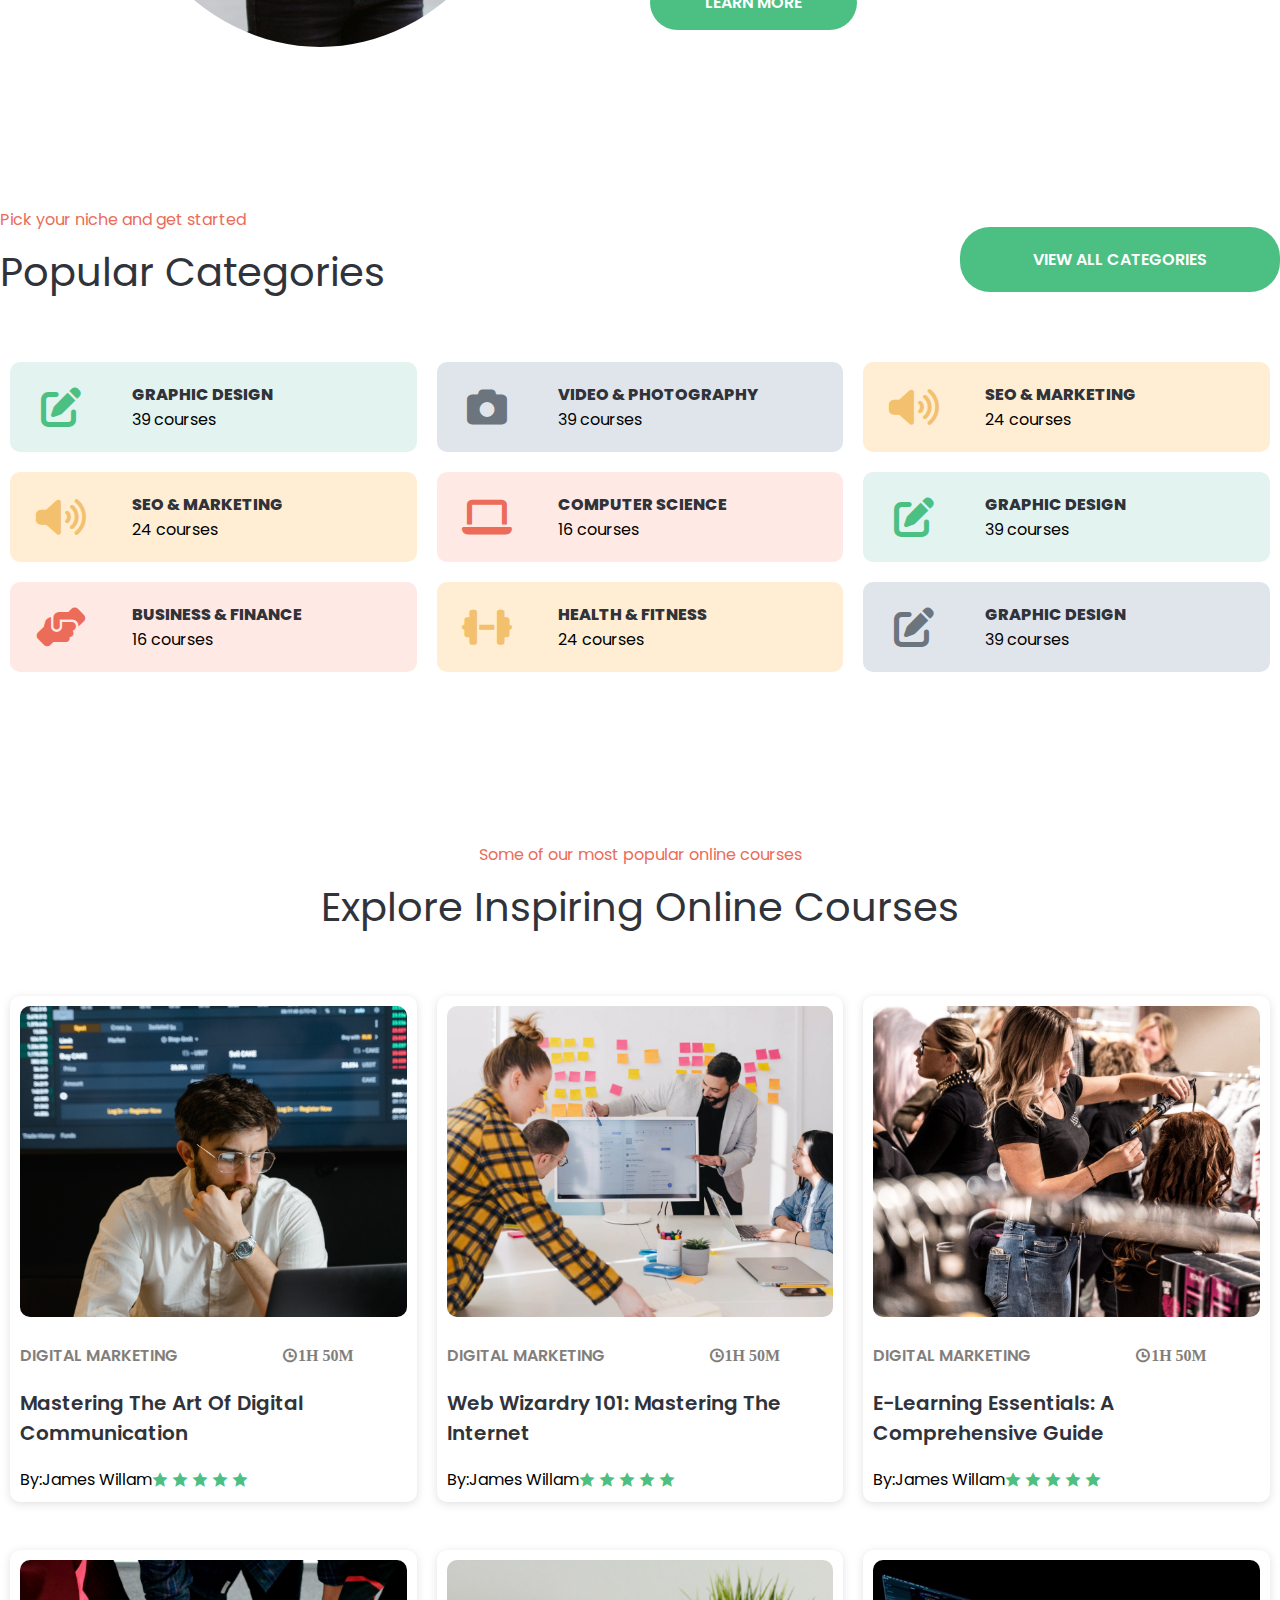
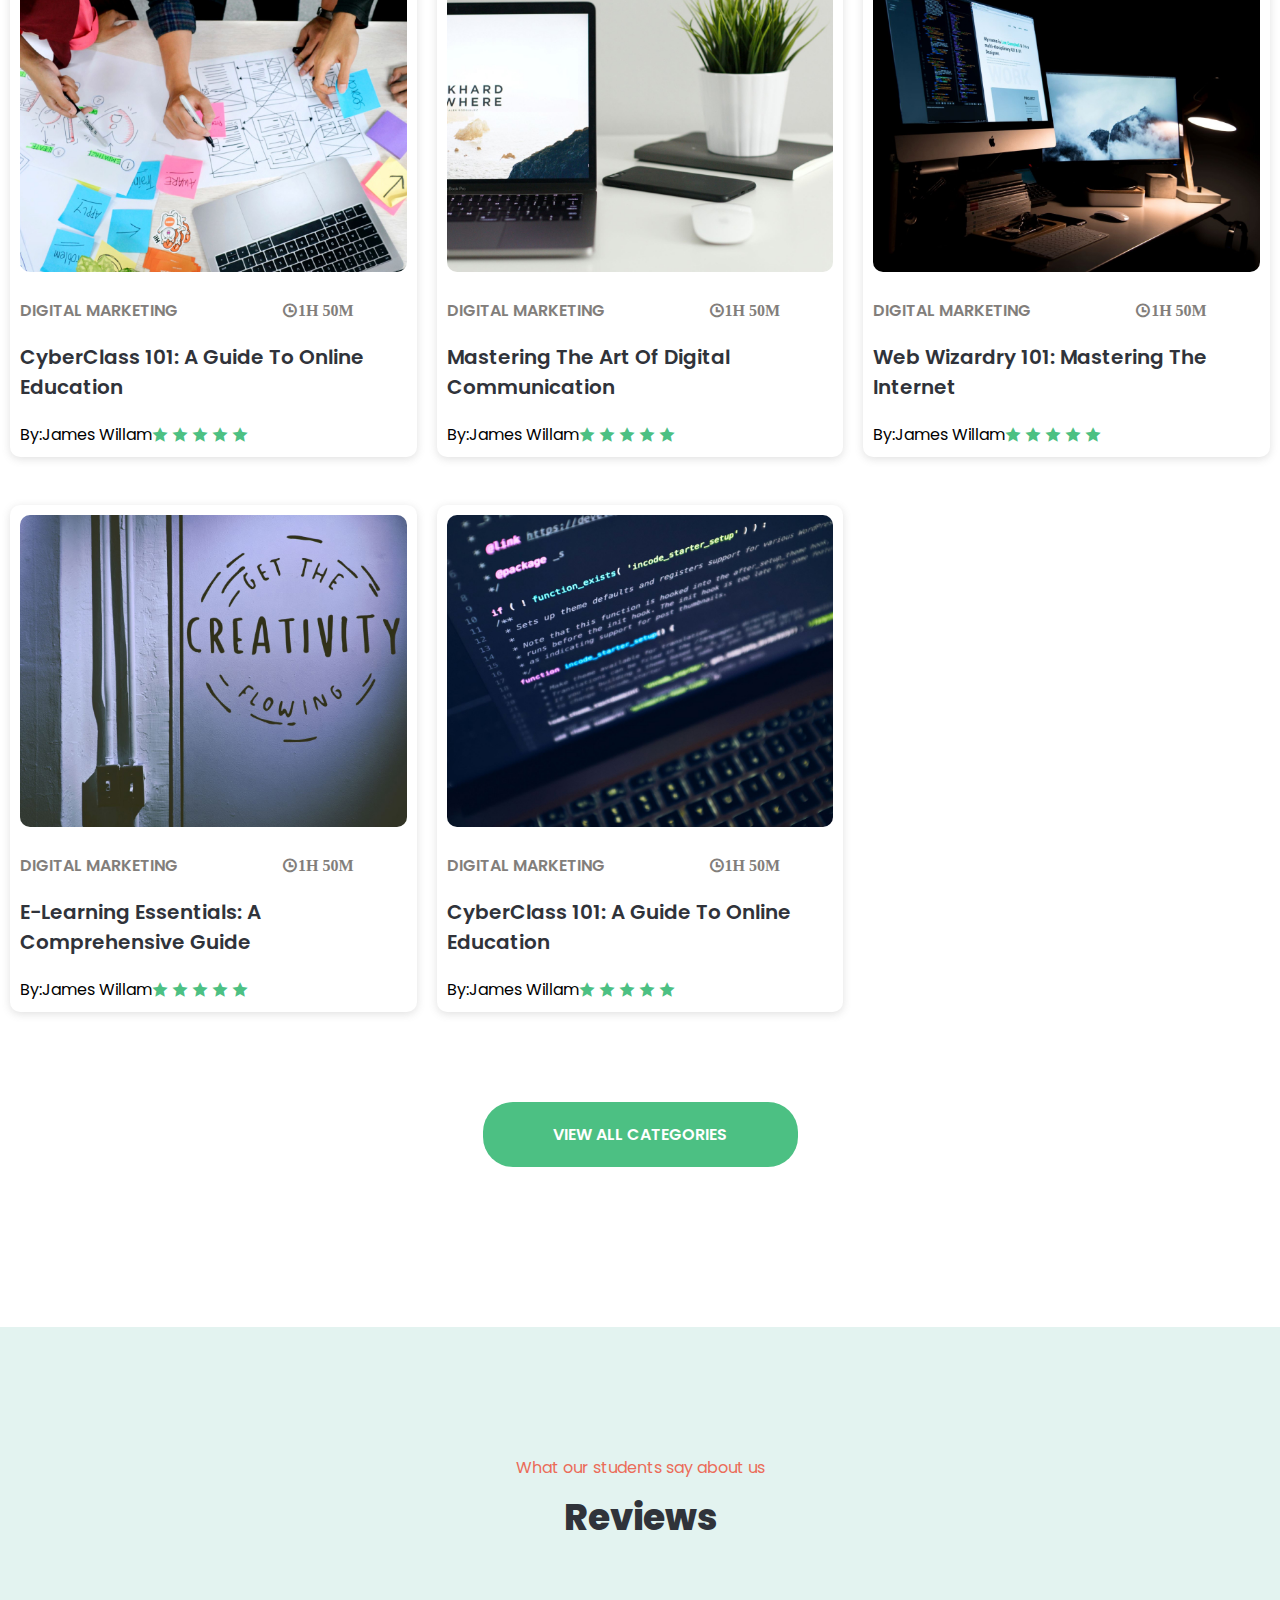
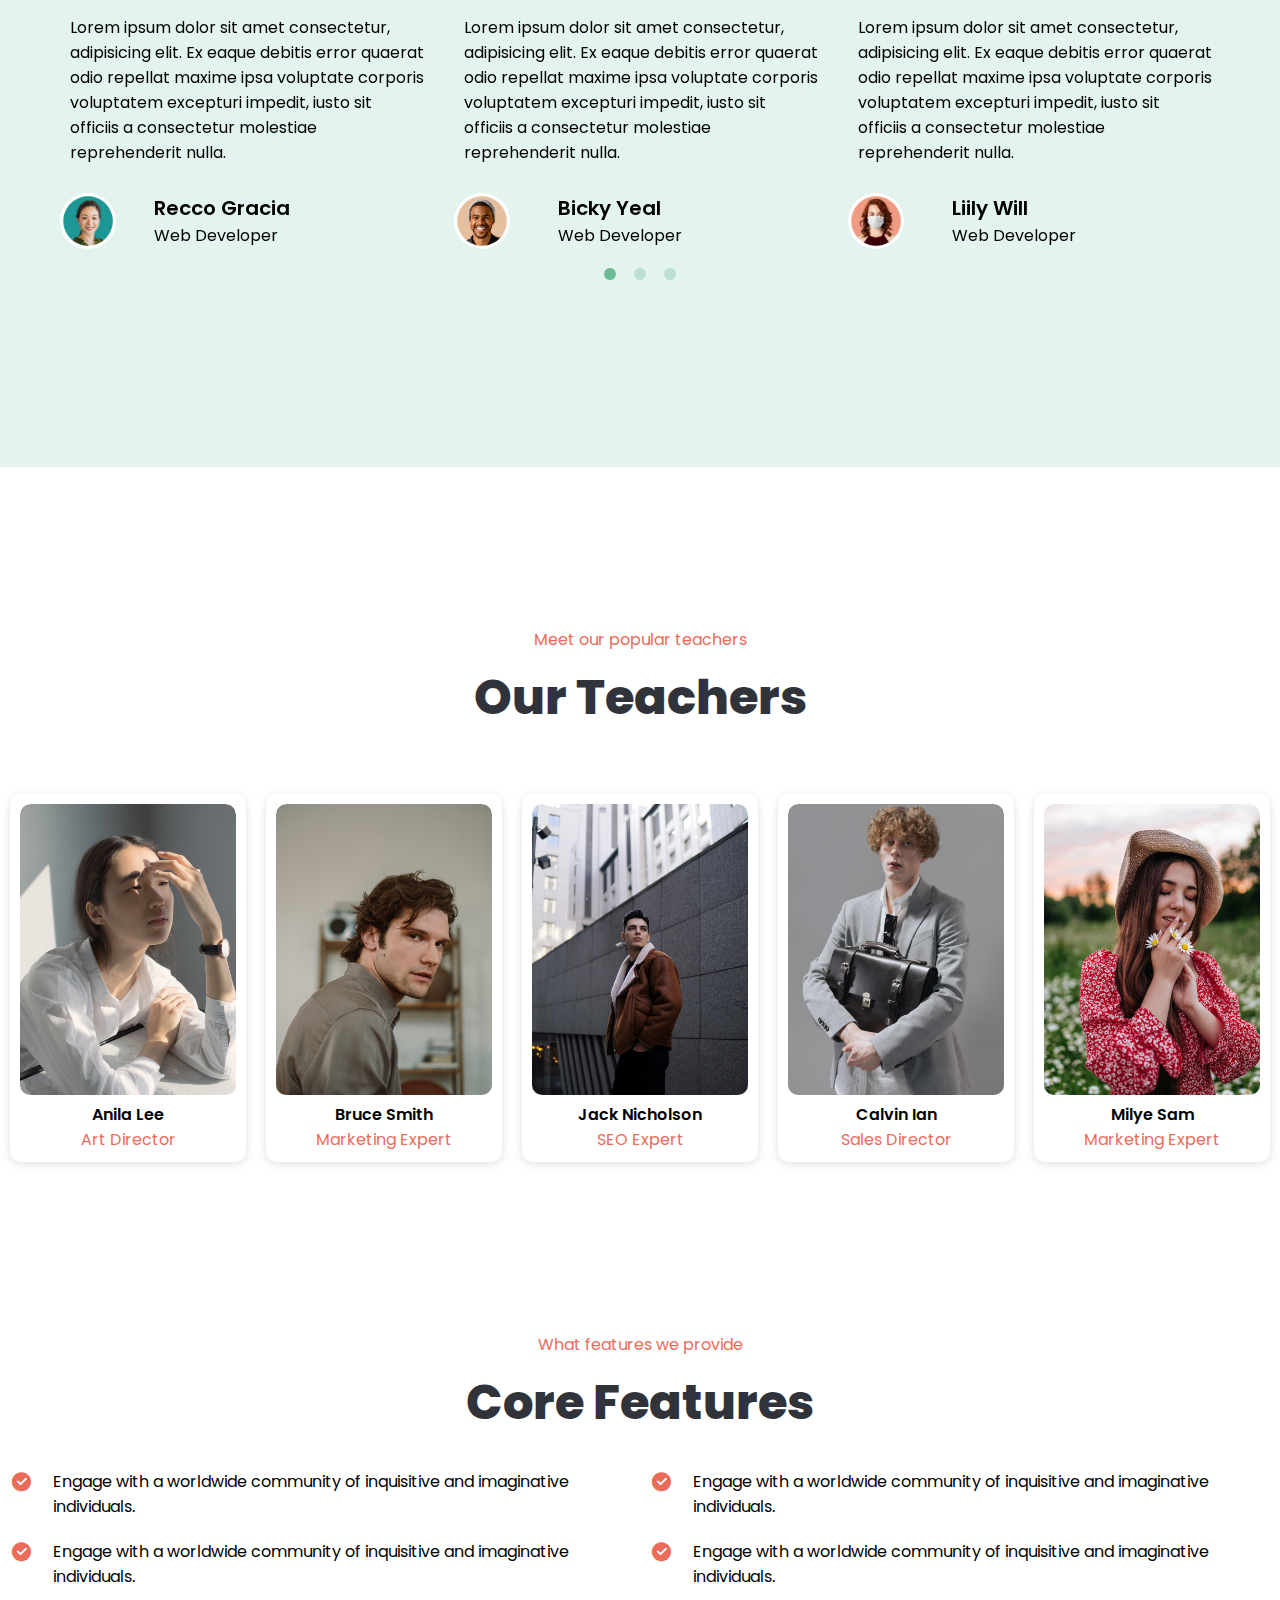
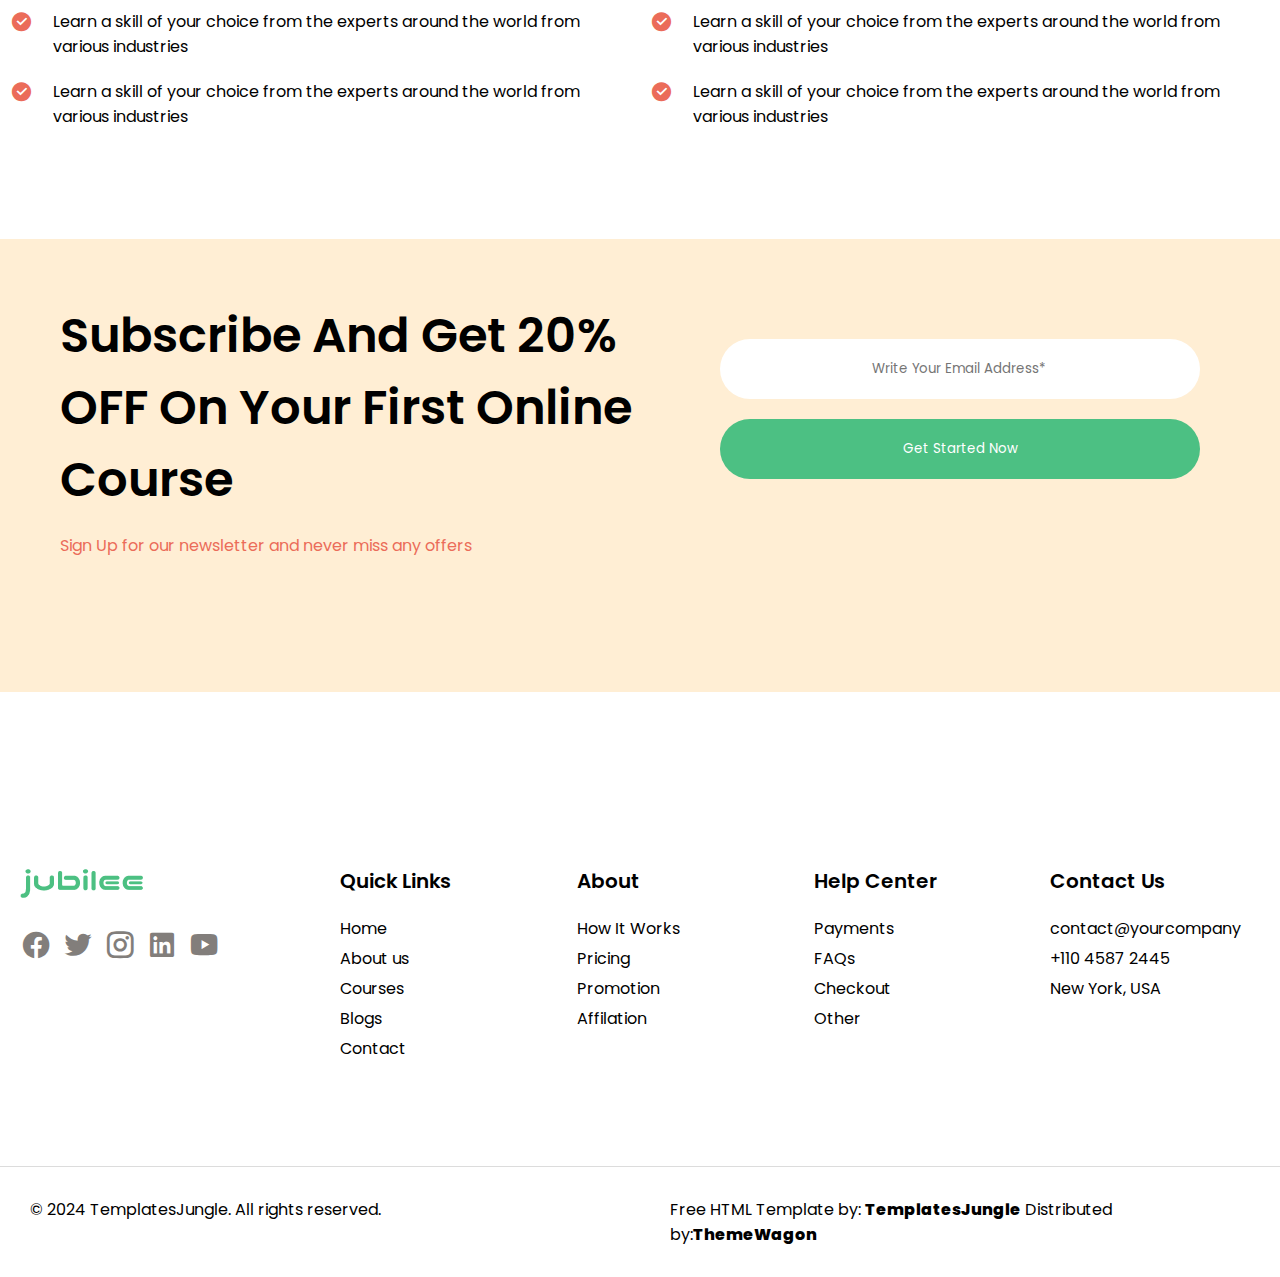
==== commit 71cc6829: "completed" ====
--- a/index.html
+++ b/index.html
@@ -361,8 +361,8 @@
                     <div class="w-1 d-flex justify-center">
                         <p class="font16 color-red  p-b p10" >Some of our most popular online courses</p>
                     </div>
-                    <div class="w-1 d-flex justify-center  font32 color-brown">
-                        <h4>Explore Inspiring Online Courses</h4>
+                    <div class="w-1 d-flex justify-center  font40 color-brown">
+                        <h>Explore Inspiring Online Courses</h>
                     </div>
                 </div>
             </div>
@@ -371,8 +371,8 @@
 
         <!-- -----------------section----------------------- -->
          <section>
-            <div class="container mt-50  d-flex">
-                <div class="w-1   w-sm-2 w-lg-3 w-xxl-4 p10">
+            <div class="container mt-20  d-flex">
+                <div class="w-1 p-top3  w-sm-2 w-lg-3 w-xxl-4 p10">
                     <div class="w-1  radius shadow2 d-flex p10">
                         <div class="w-1  ">
                             <img src="img/item1.jpg" alt="" width="100%" class="radius">
@@ -395,7 +395,7 @@
                         </h>
                     </div>
                 </div>
-                <div class="w-1   w-sm-2 w-lg-3 w-xxl-4 p10">
+                <div class="w-1 p-top3  w-sm-2 w-lg-3 w-xxl-4 p10">
                     <div class="w-1  radius shadow2 d-flex p10">
                         <div class="w-1  ">
                             <img src="img/item2.jpg" alt="" width="100%" class="radius">
@@ -418,7 +418,7 @@
                         </h>
                     </div>
                 </div>
-                <div class="w-1   w-sm-2 w-lg-3 w-xxl-4 p10">
+                <div class="w-1 p-top3  w-sm-2 w-lg-3 w-xxl-4 p10">
                     <div class="w-1  radius shadow2 d-flex p10">
                         <div class="w-1  ">
                             <img src="img/item3.jpg" alt="" width="100%" class="radius">
@@ -441,7 +441,7 @@
                         </h>
                     </div>
                 </div>
-                <div class="w-1   w-sm-2 w-lg-3 w-xxl-4 p10">
+                <div class="w-1 p-top3  w-sm-2 w-lg-3 w-xxl-4 p10">
                     <div class="w-1  radius shadow2 d-flex p10">
                         <div class="w-1  ">
                             <img src="img/item4.jpg" alt="" width="100%" class="radius">
@@ -464,7 +464,7 @@
                         </h>
                     </div>
                 </div>
-                <div class="w-1  mt-20 w-sm-2 w-lg-3 w-xxl-4 p10">
+                <div class="w-1  p-top3 w-sm-2 w-lg-3 w-xxl-4 p10">
                     <div class="w-1  radius shadow2 d-flex p10">
                         <div class="w-1  ">
                             <img src="img/item5.jpg" alt="" width="100%" class="radius">
@@ -487,7 +487,7 @@
                         </h>
                     </div>
                 </div>
-                <div class="w-1  mt-20 w-sm-2 w-lg-3 w-xxl-4 p10">
+                <div class="w-1  p-top3 w-sm-2 w-lg-3 w-xxl-4 p10">
                     <div class="w-1  radius shadow2 d-flex p10">
                         <div class="w-1  ">
                             <img src="img/item6.jpg" alt="" width="100%" class="radius">
@@ -510,7 +510,7 @@
                         </h>
                     </div>
                 </div>
-                <div class="w-1  mt-20 w-sm-2 w-lg-3 w-xxl-4 p10">
+                <div class="w-1 p-top3  w-sm-2 w-lg-3 w-xxl-4 p10">
                     <div class="w-1  radius shadow2 d-flex p10">
                         <div class="w-1  ">
                             <img src="img/item7.jpg" alt="" width="100%" class="radius">
@@ -533,7 +533,7 @@
                         </h>
                     </div>
                 </div>
-                <div class="w-1  mt-20 w-sm-2 w-lg-3 w-xxl-4 p10">
+                <div class="w-1 p-top3  w-sm-2 w-lg-3 w-xxl-4 p10">
                     <div class="w-1  radius shadow2 d-flex p10">
                         <div class="w-1  ">
                             <img src="img/item8.jpg" alt="" width="100%" class="radius">
--- a/style/style.css
+++ b/style/style.css
@@ -149,6 +149,9 @@
 }
 .p-top5{
     padding-top: 5%;
+}
+.p-top3{
+    padding-top: 3%;
 }
 .p-b{
     padding-bottom: 10px;
--- a/style/media.css
+++ b/style/media.css
@@ -113,7 +113,7 @@
         width: 25%;
     }
     .items{
-        display:block
+        display:block;
     }
     .d-none{
         display: none;
@@ -137,6 +137,10 @@
 
     .justify-lg-end{
         justify-content: end;
+    }
+
+    .mt-lg-top{
+        margin-top: 20px;
     }
 
    
